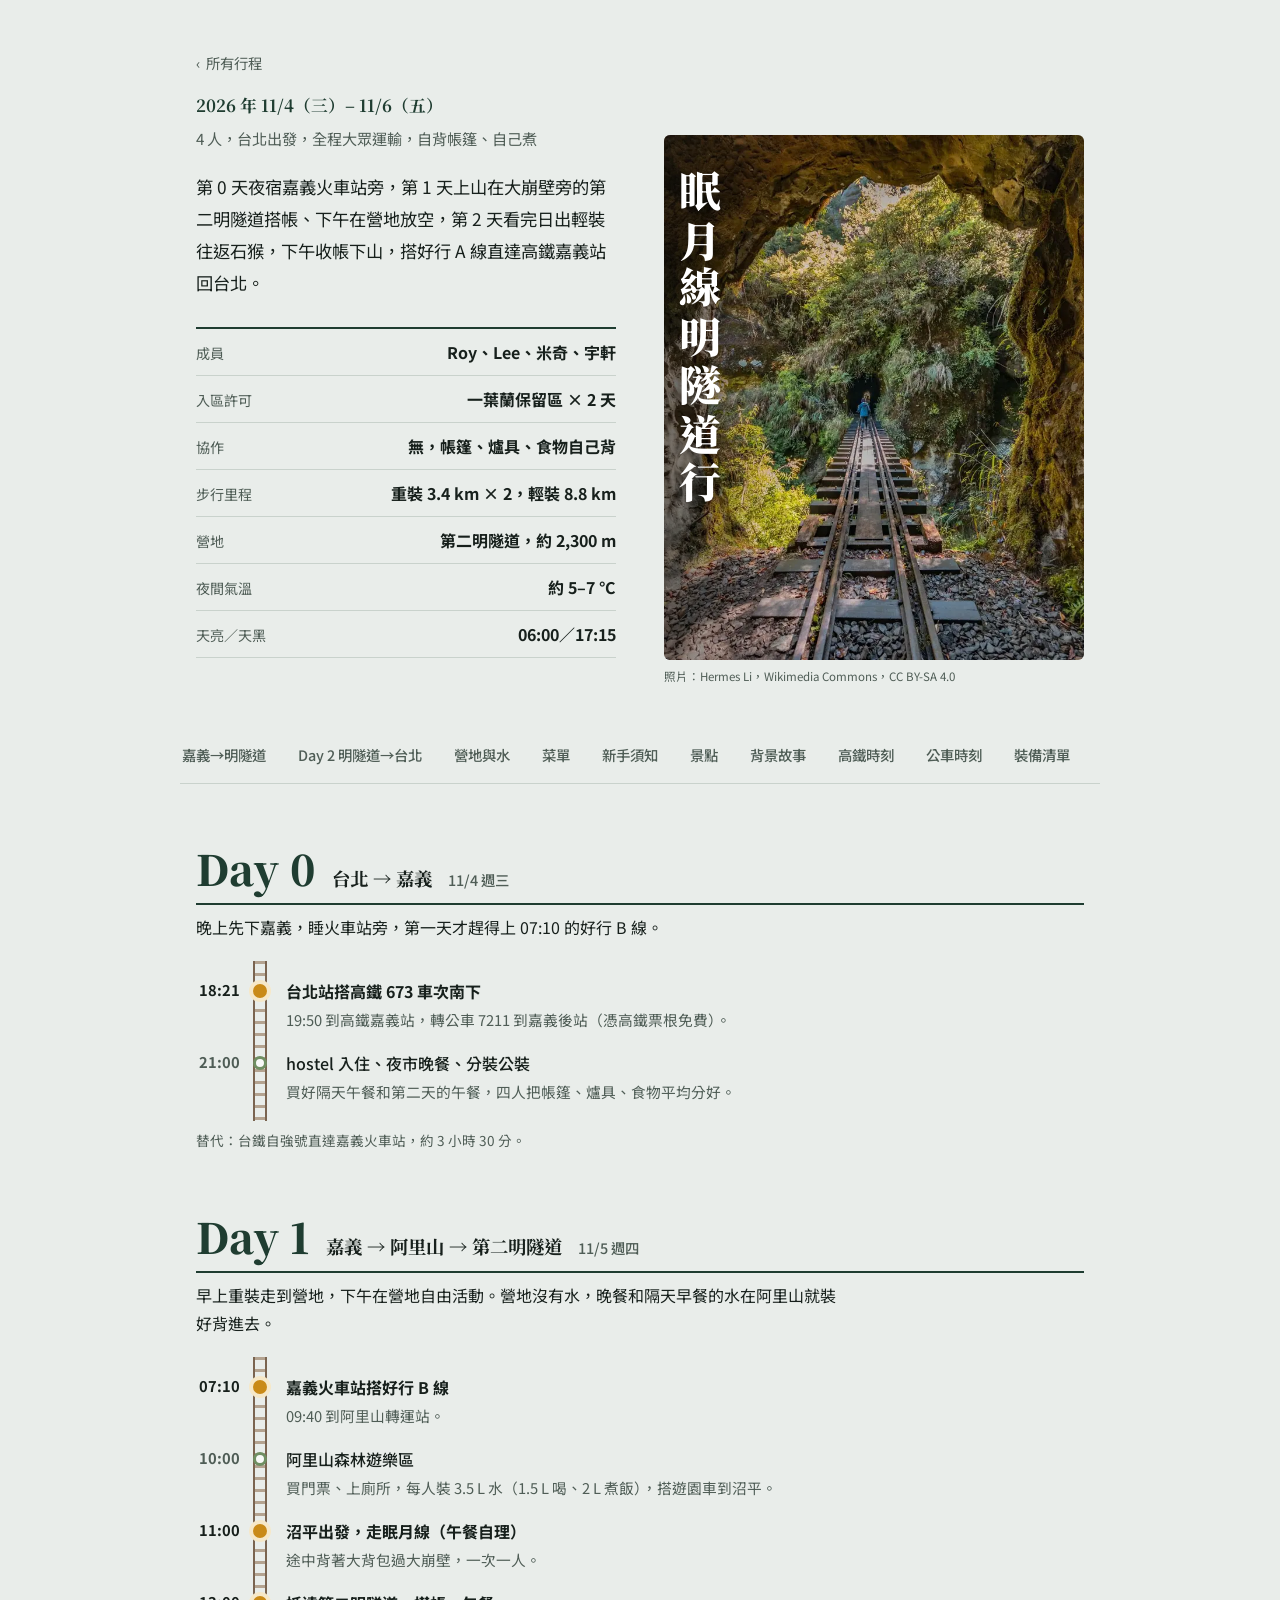
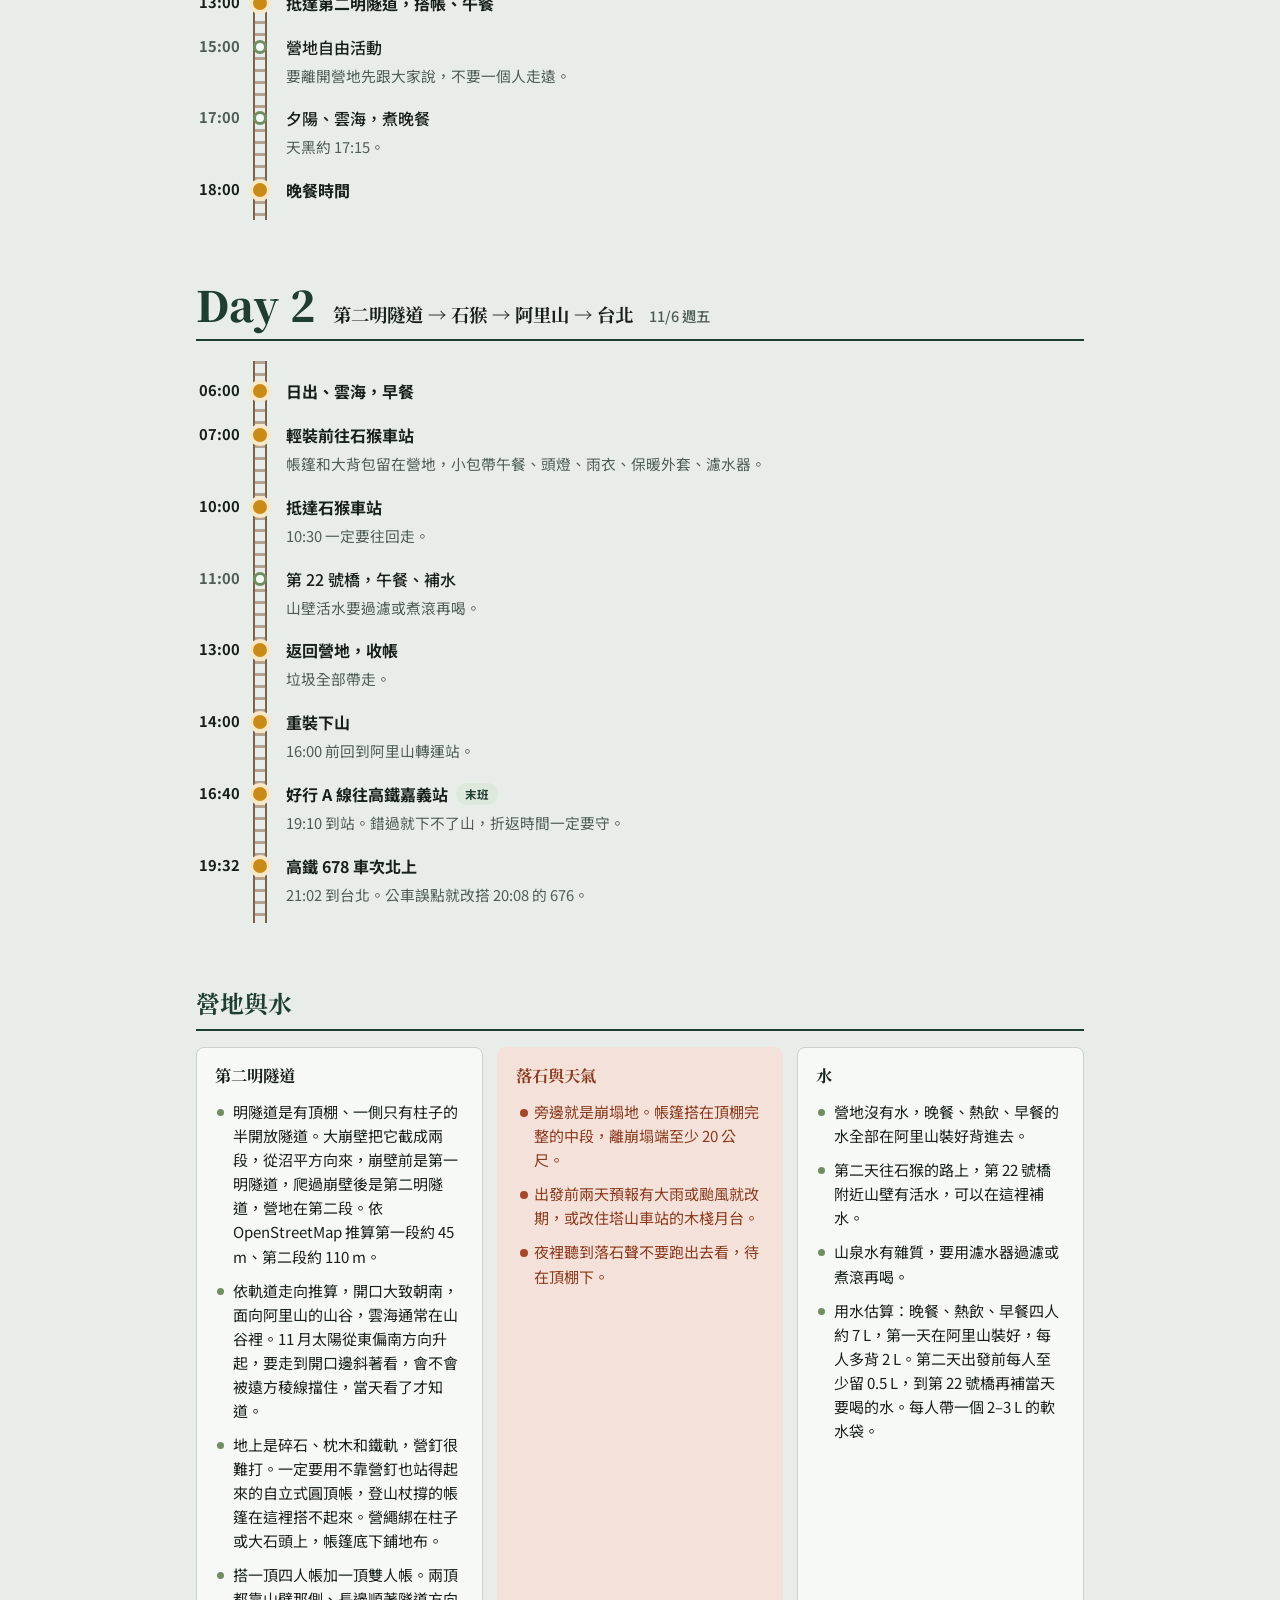
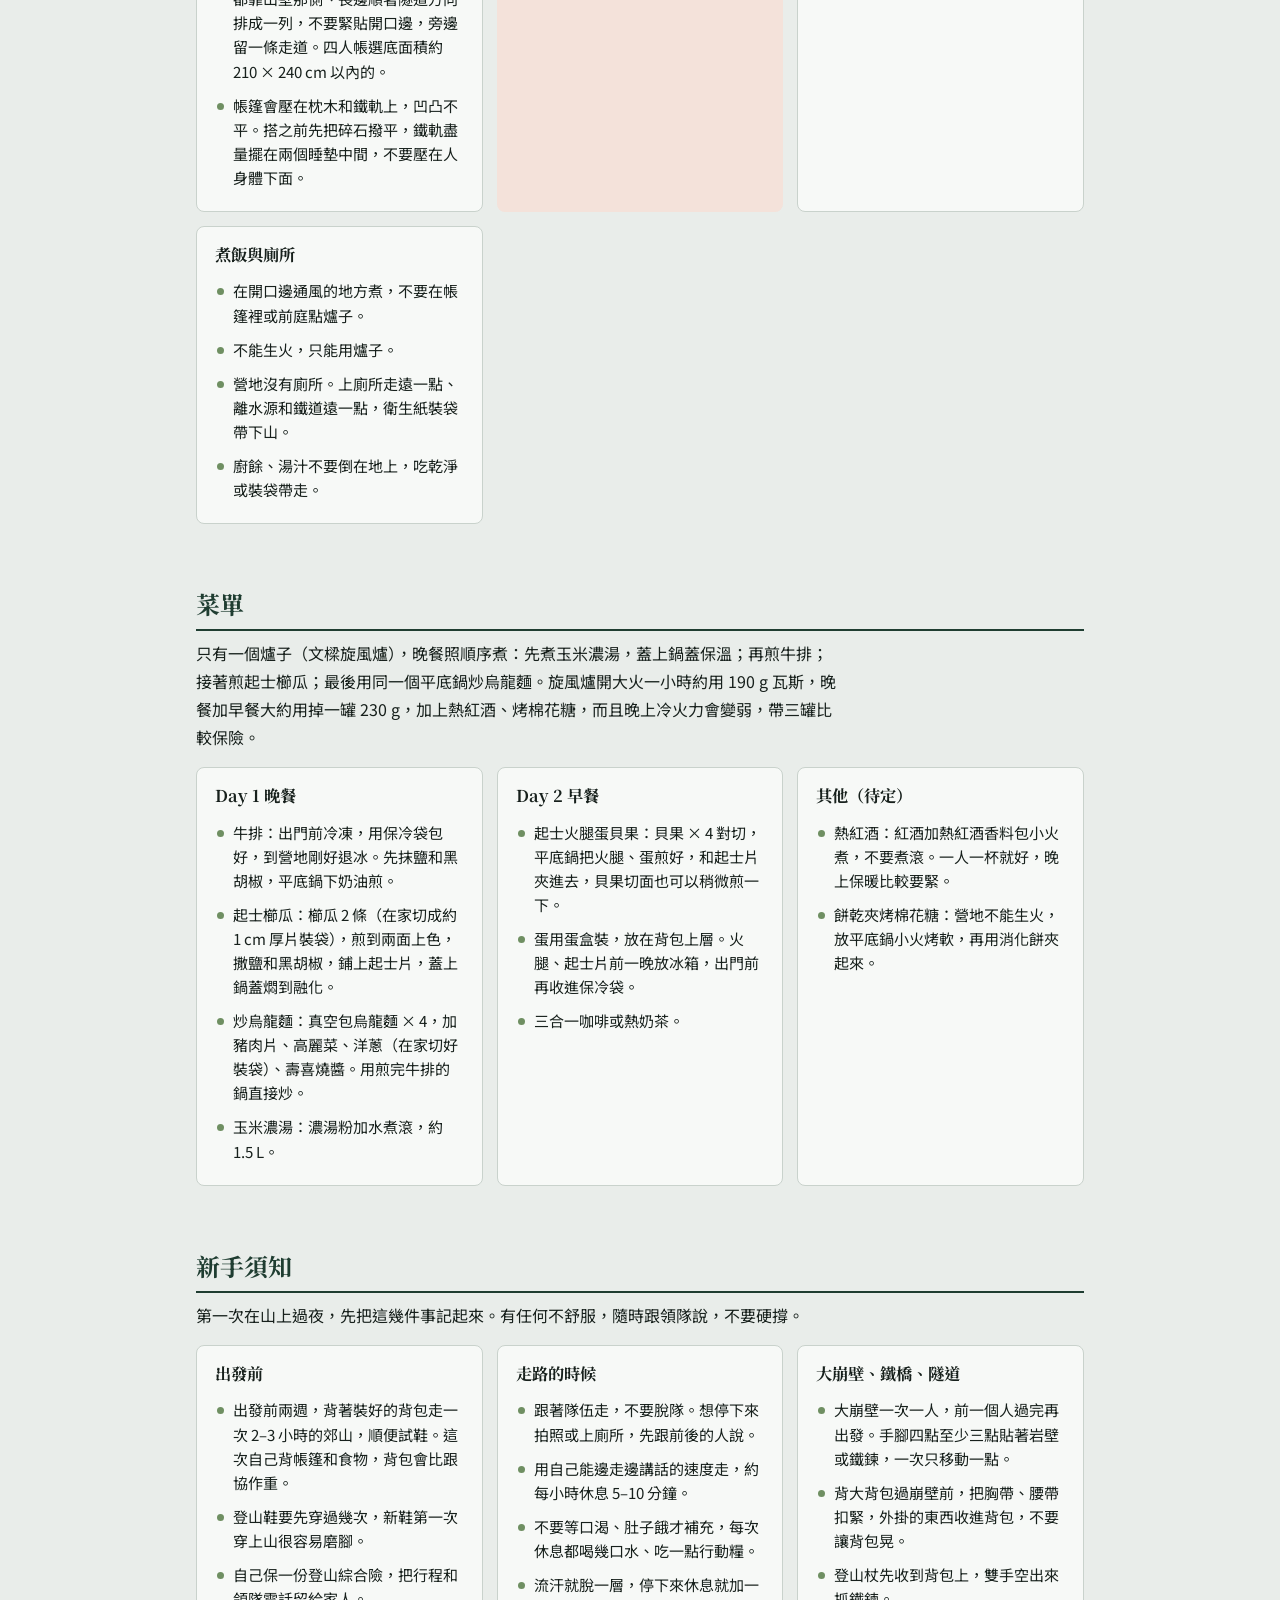
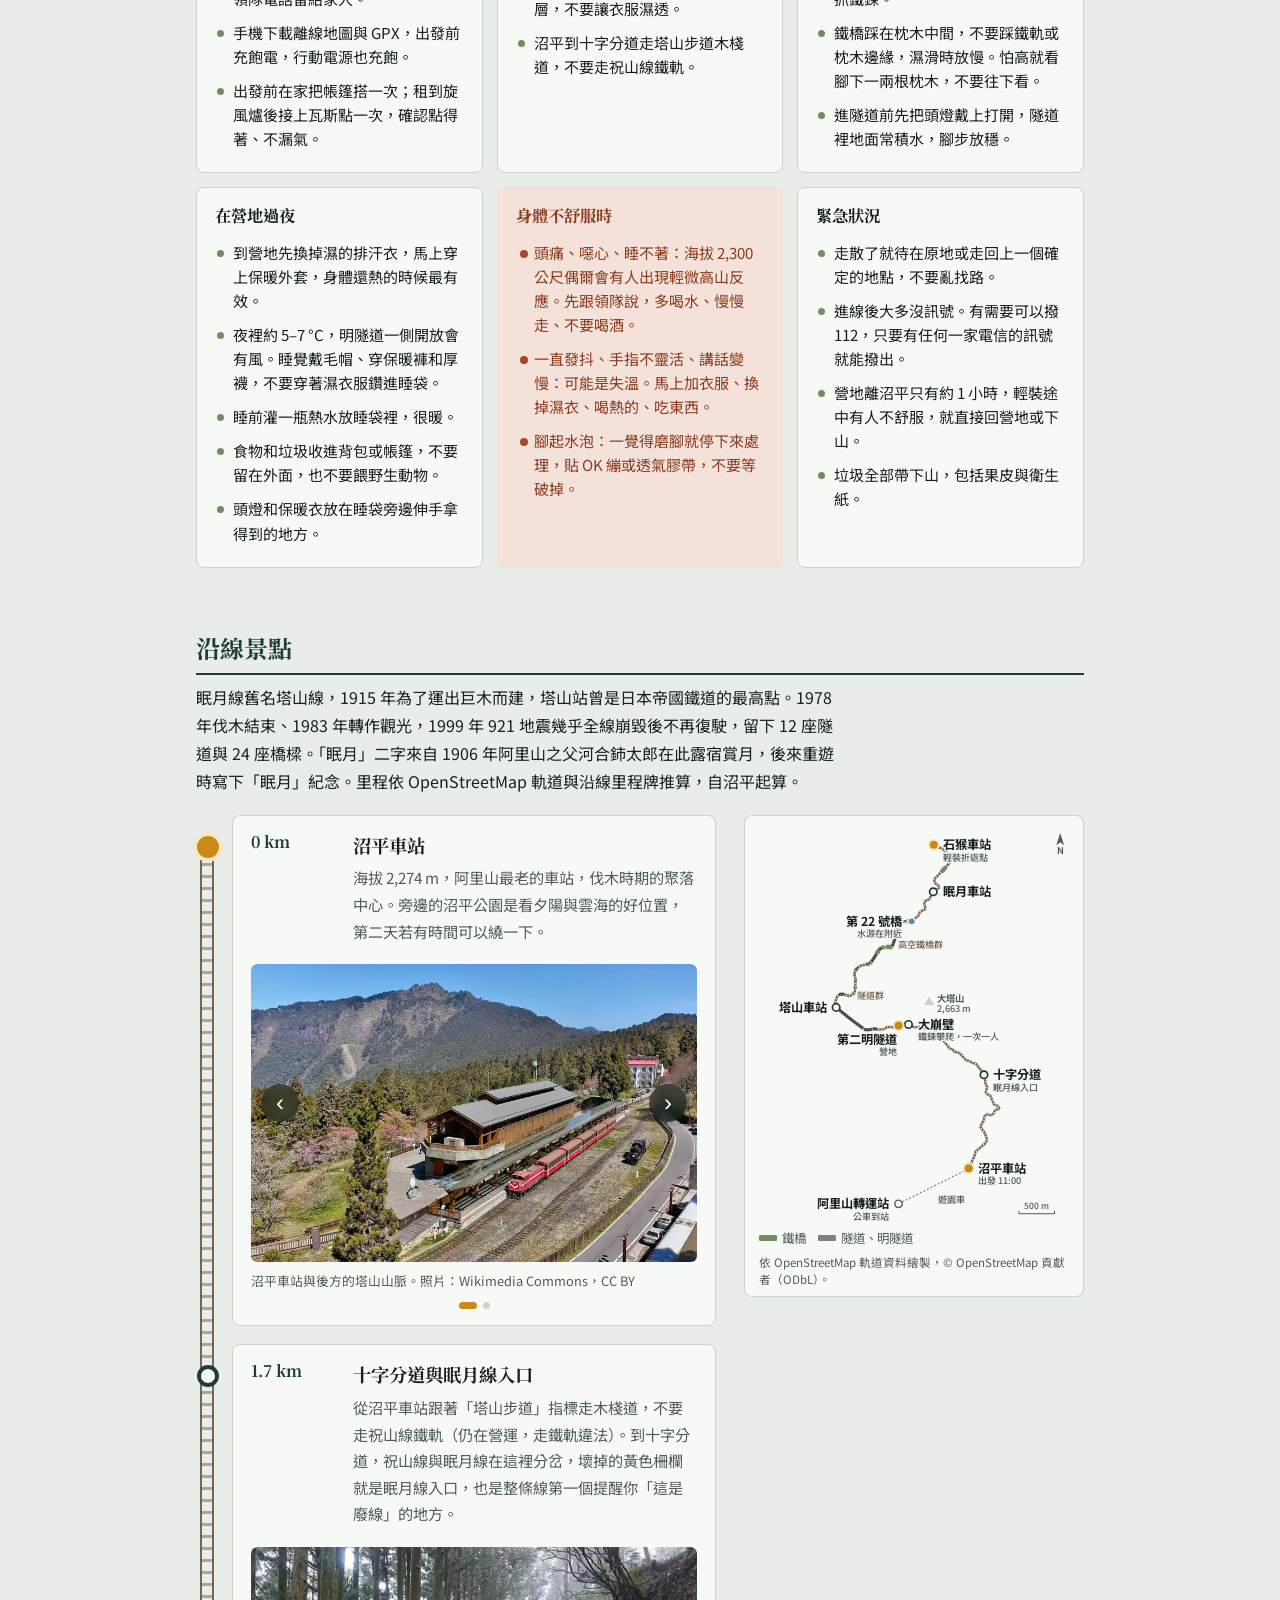
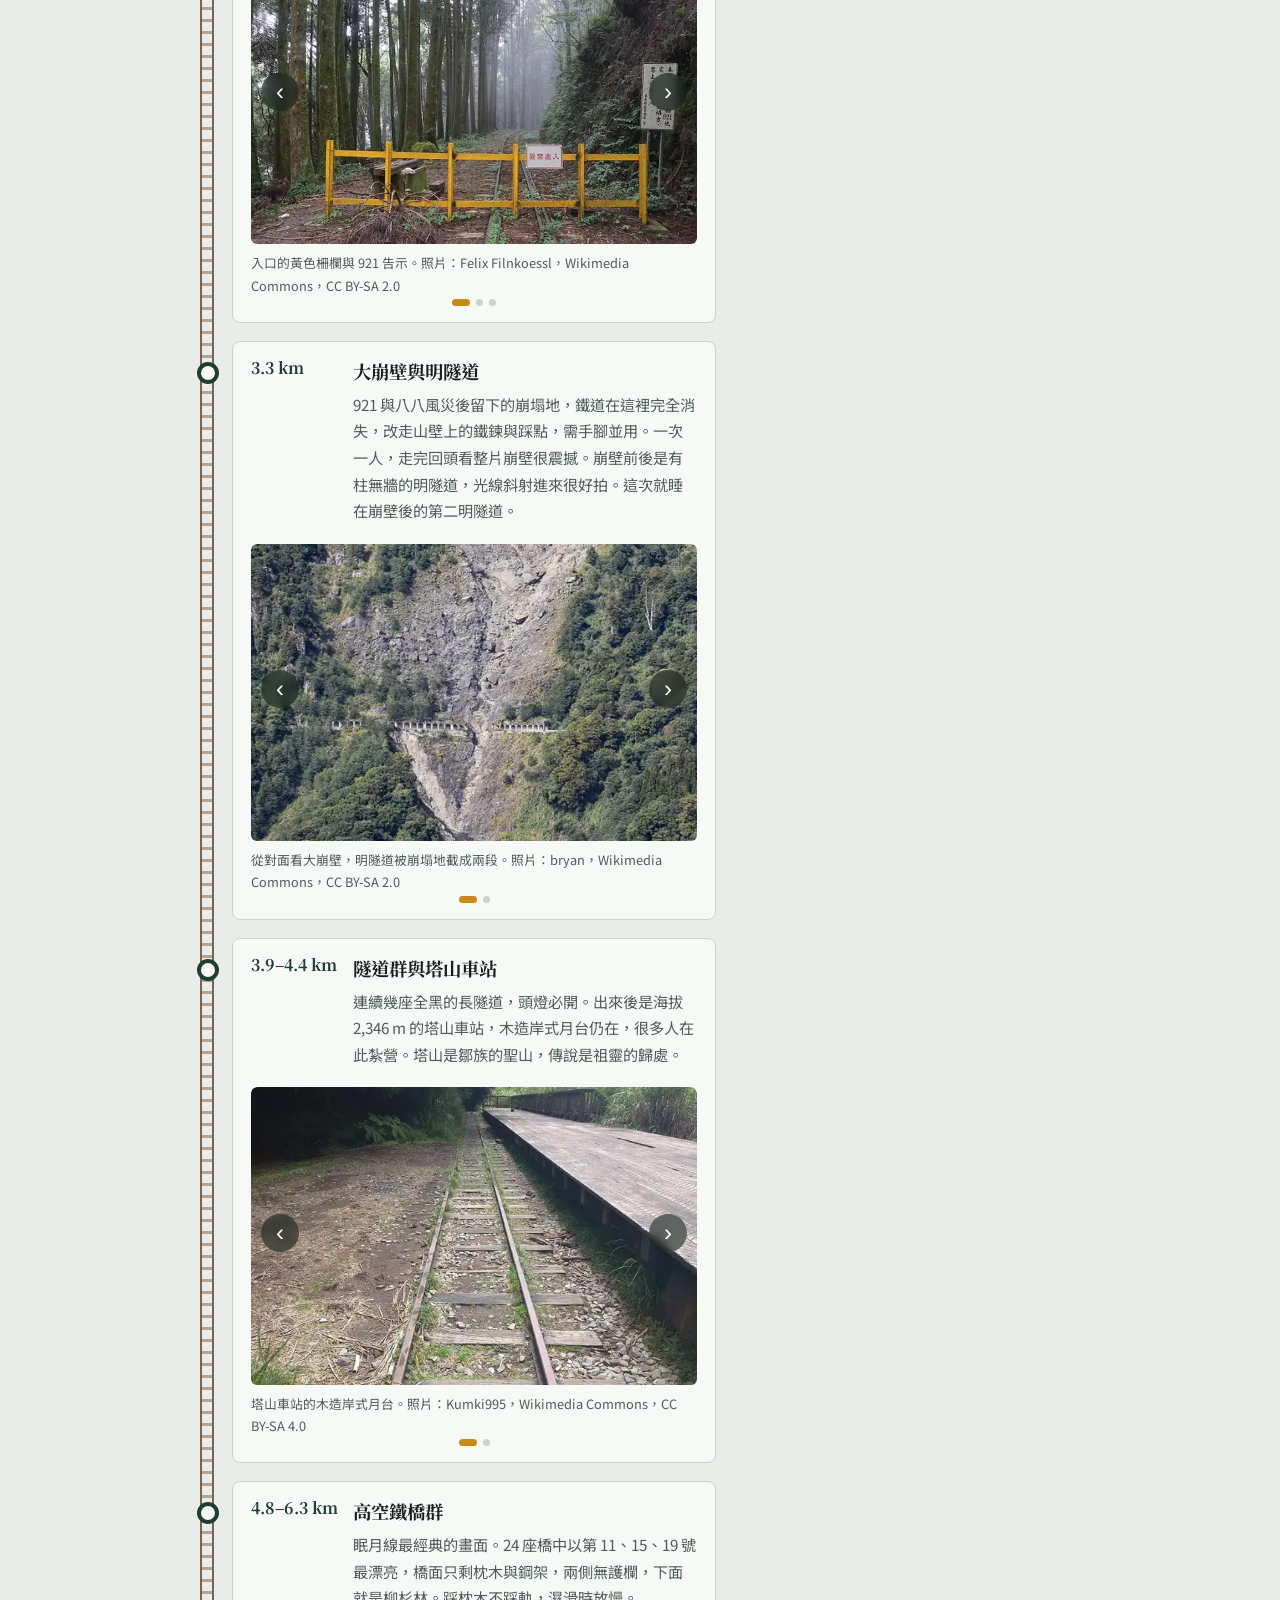
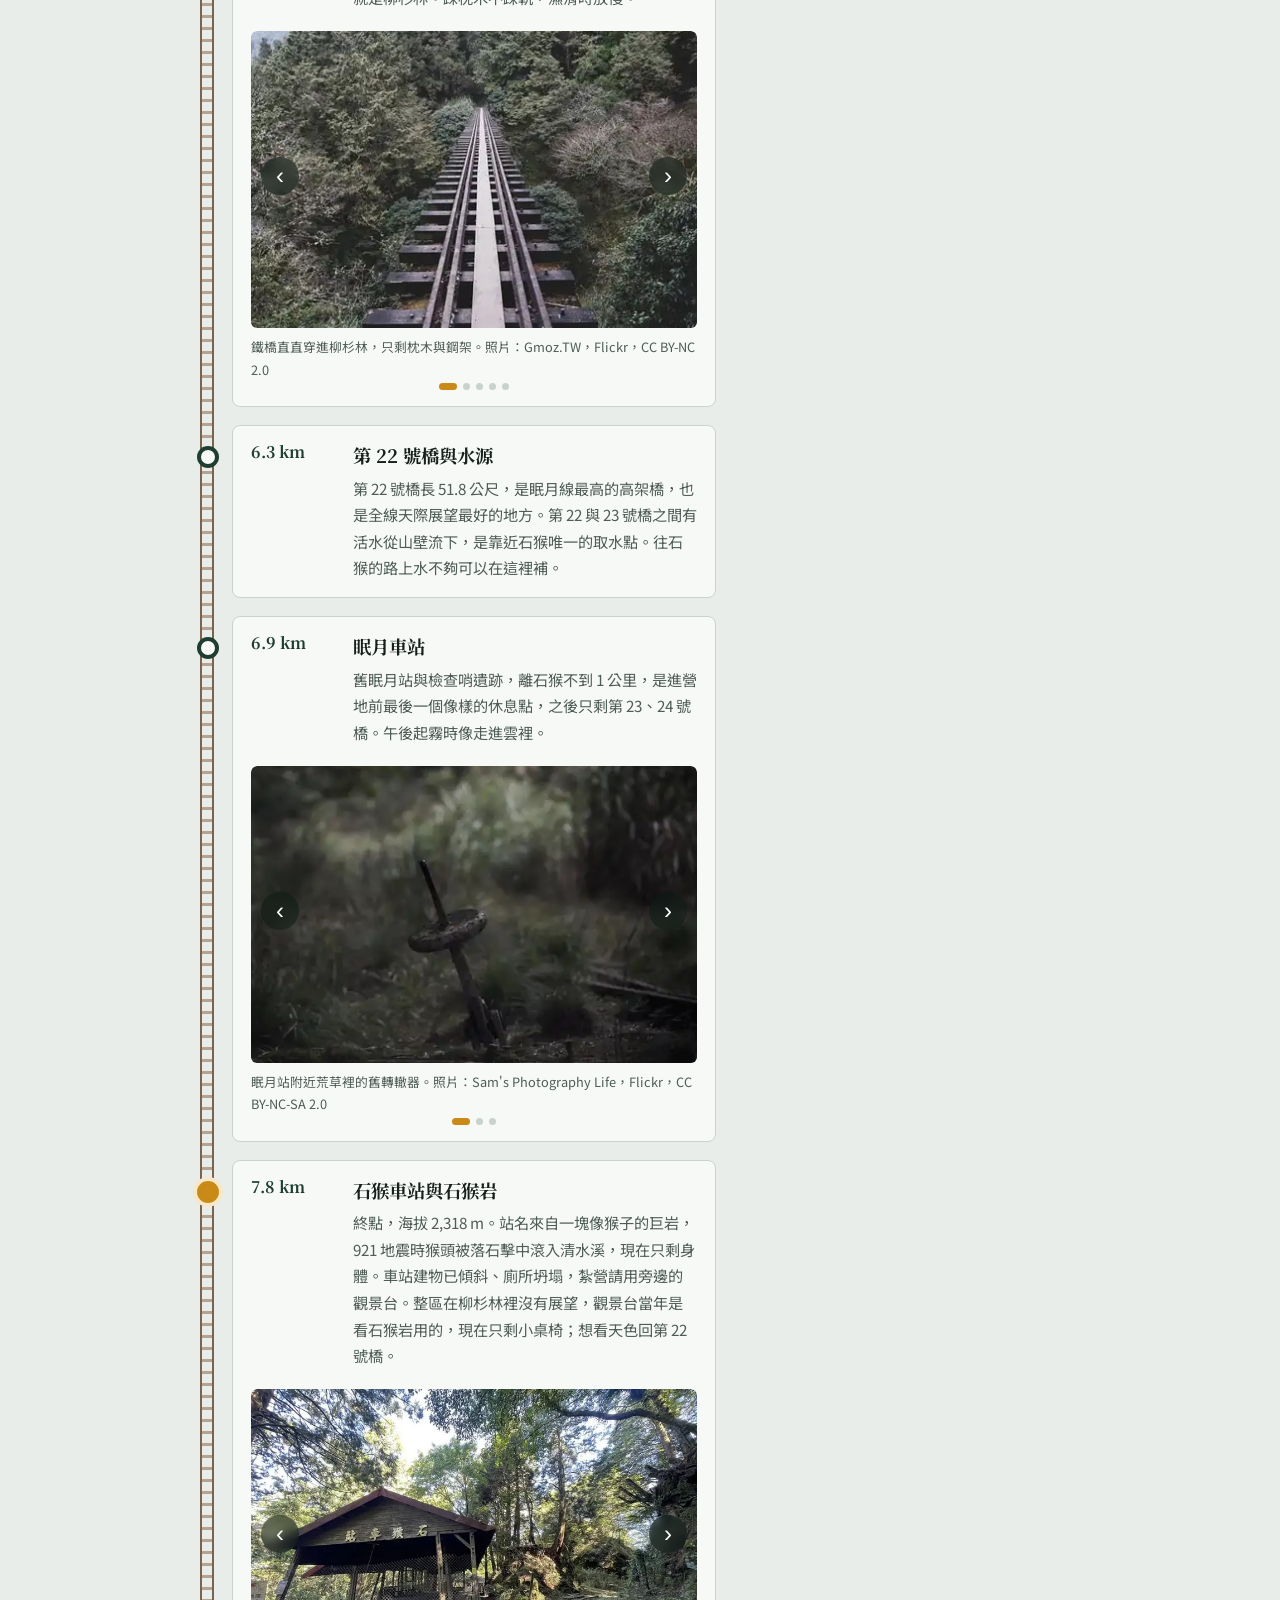
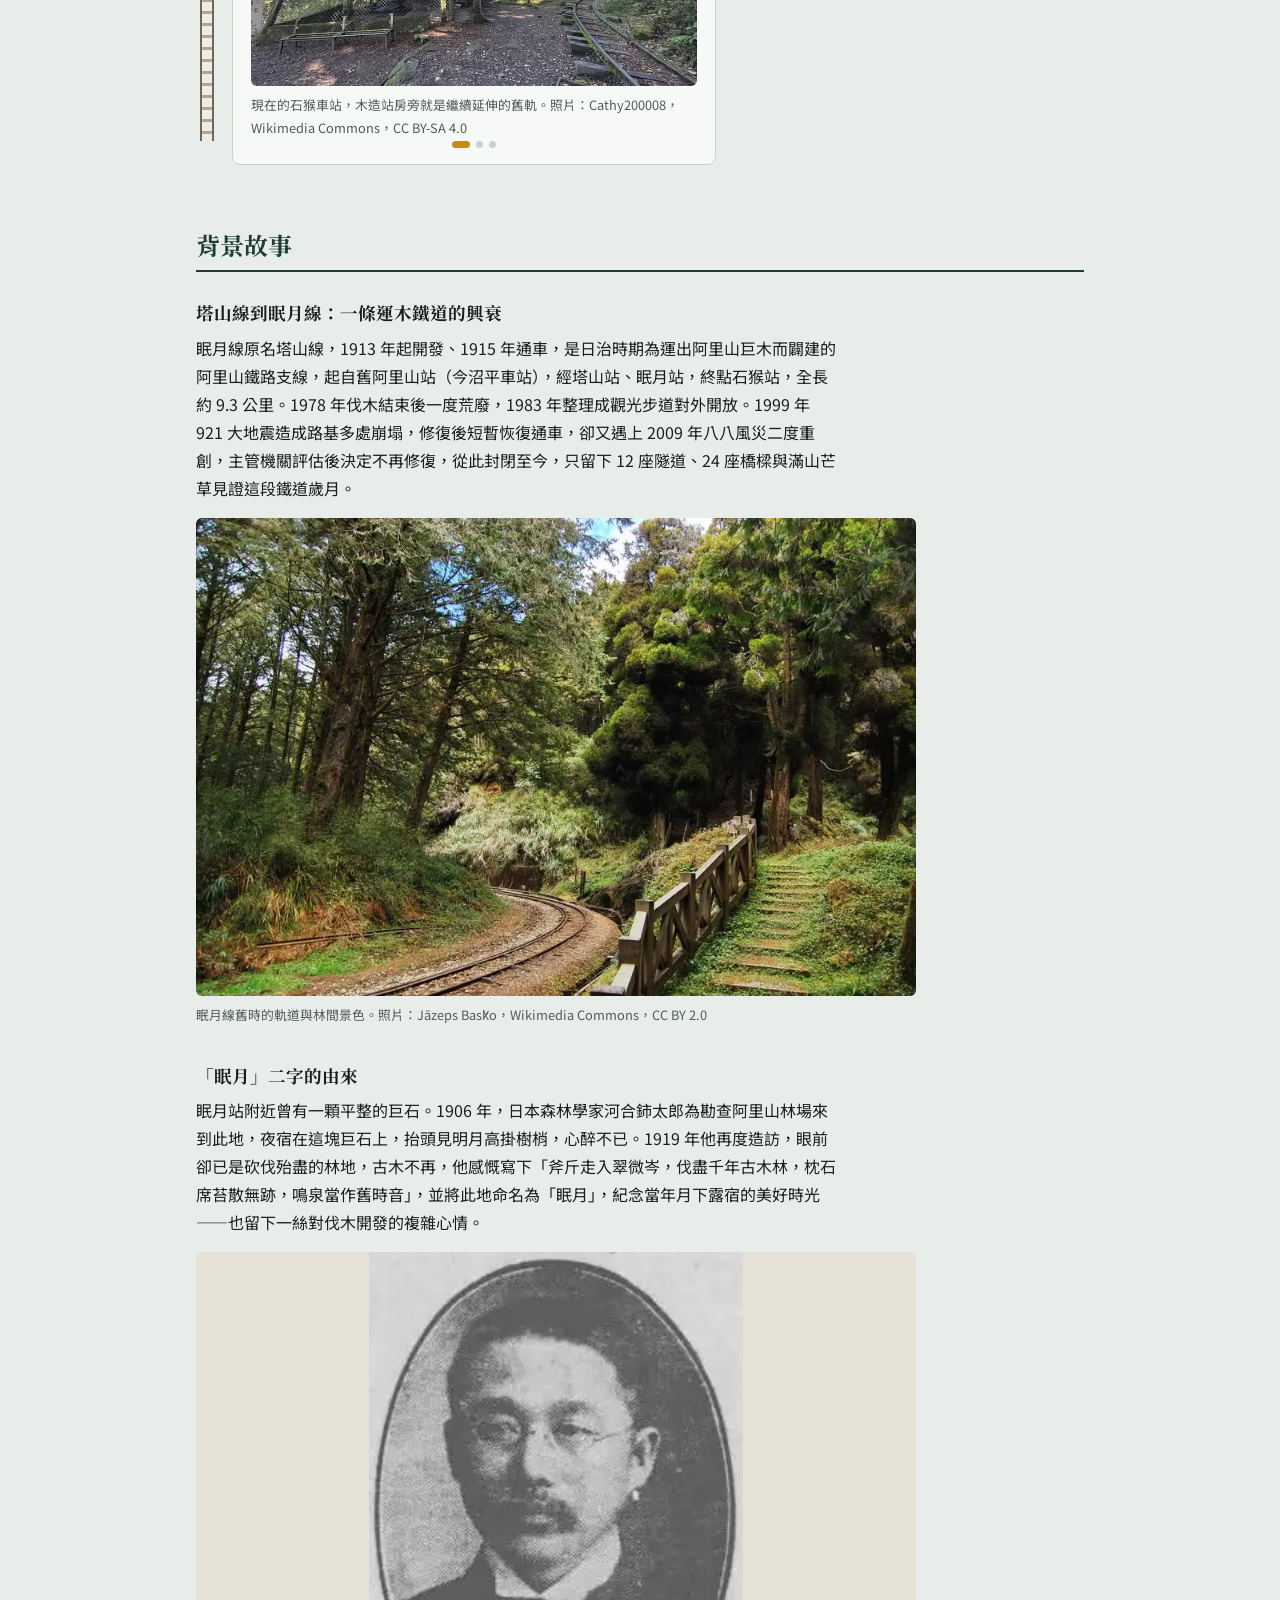
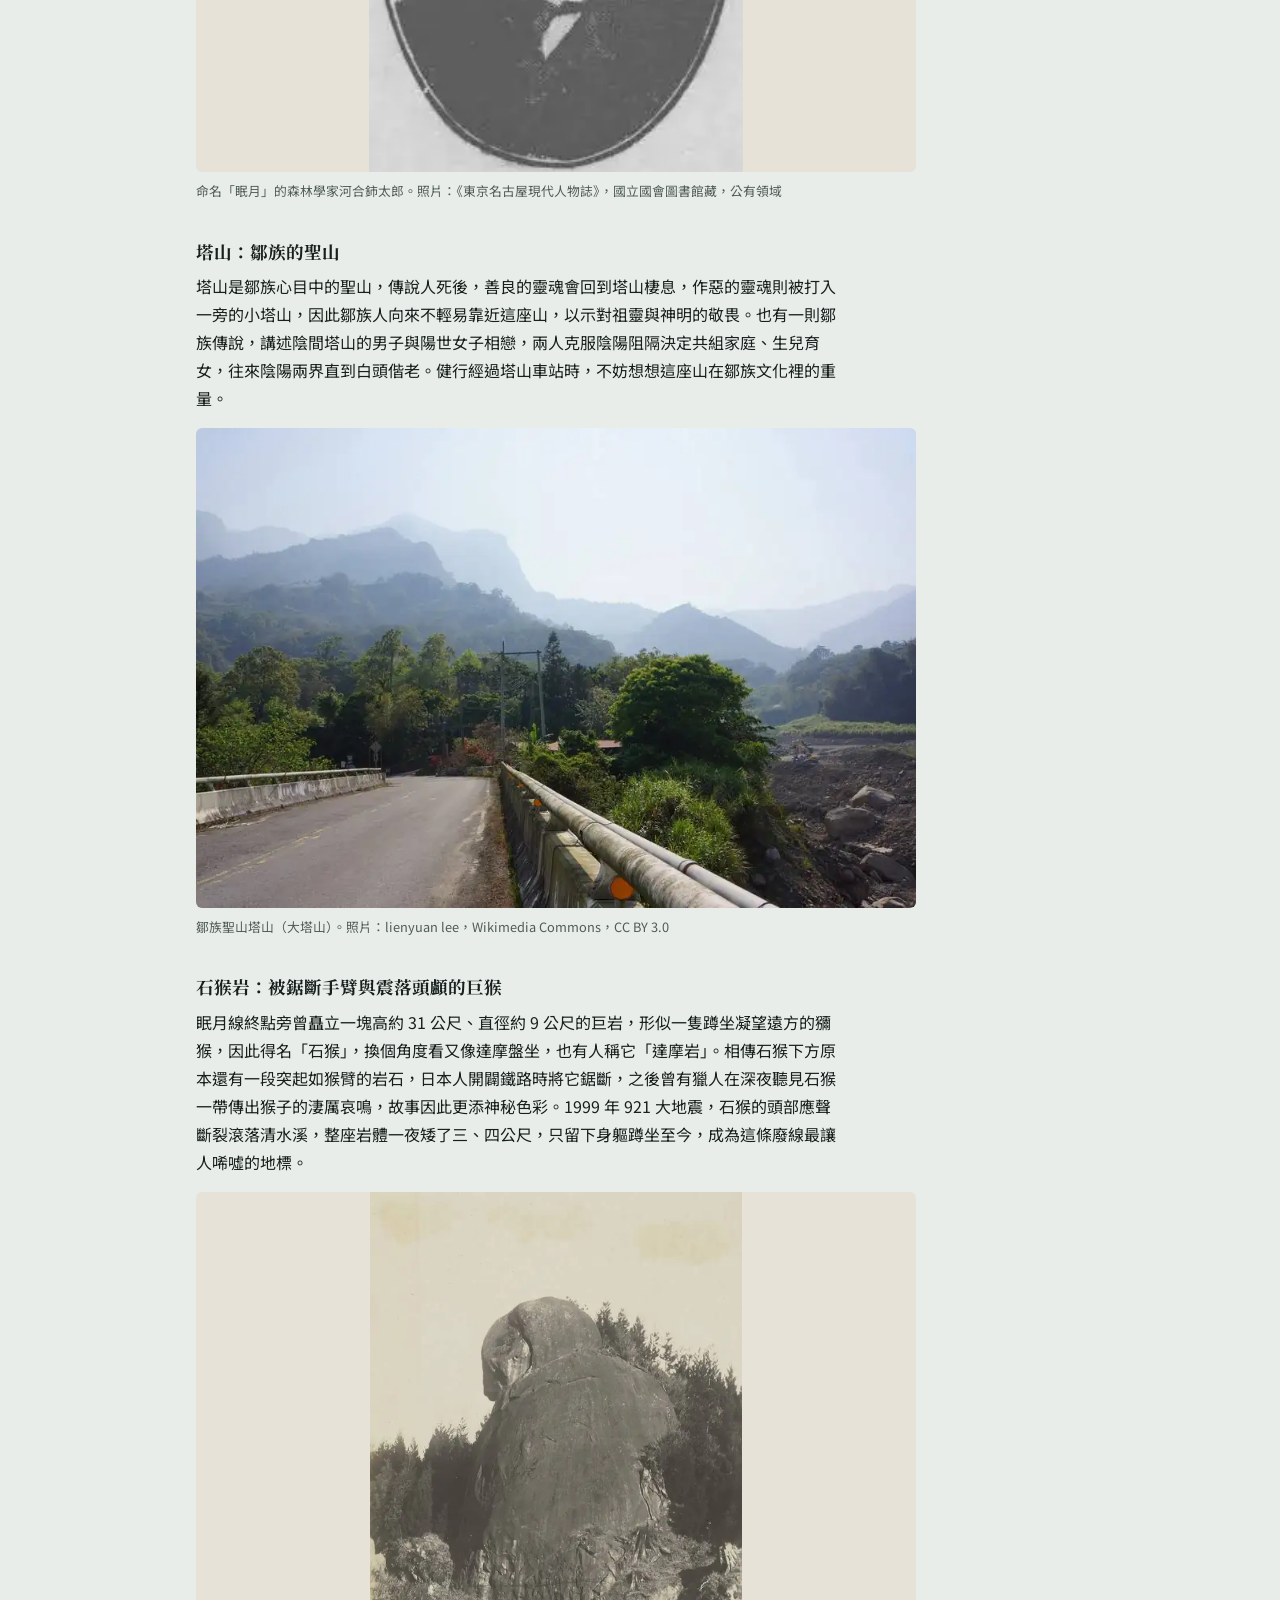
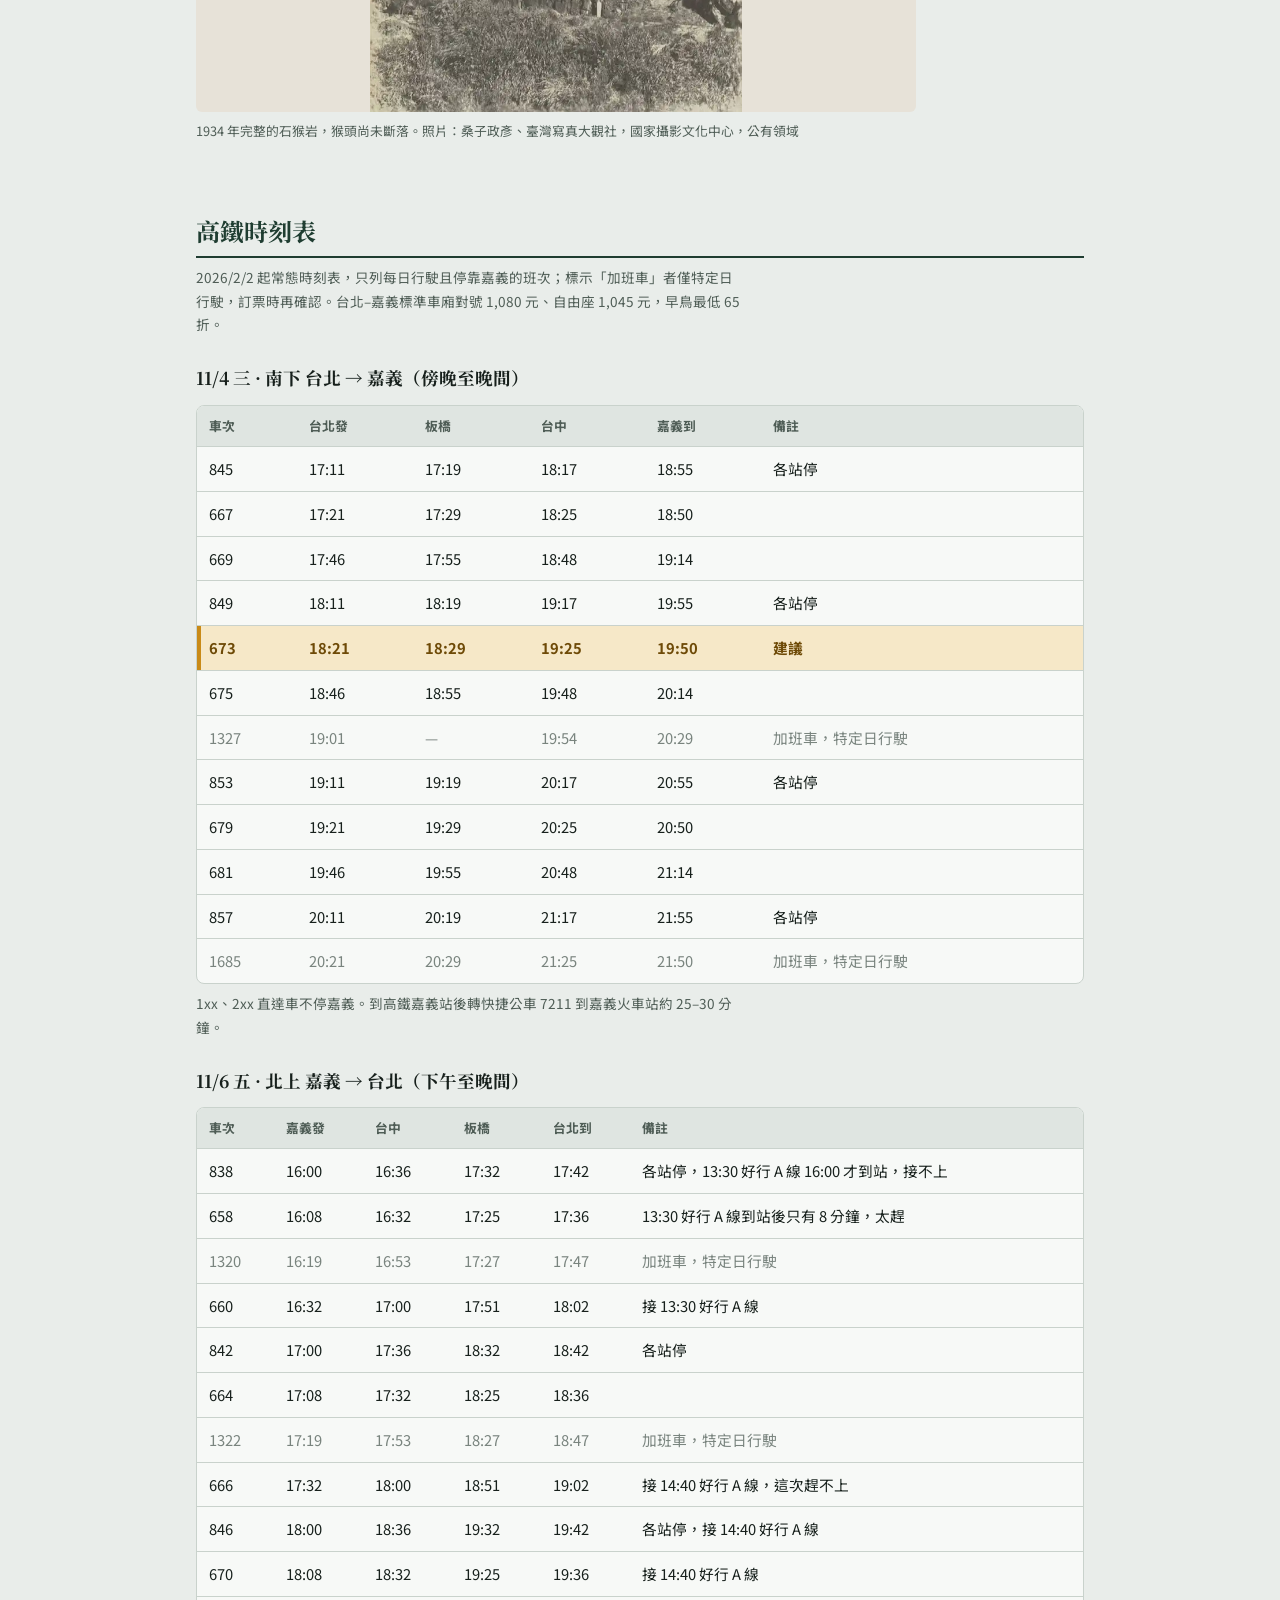
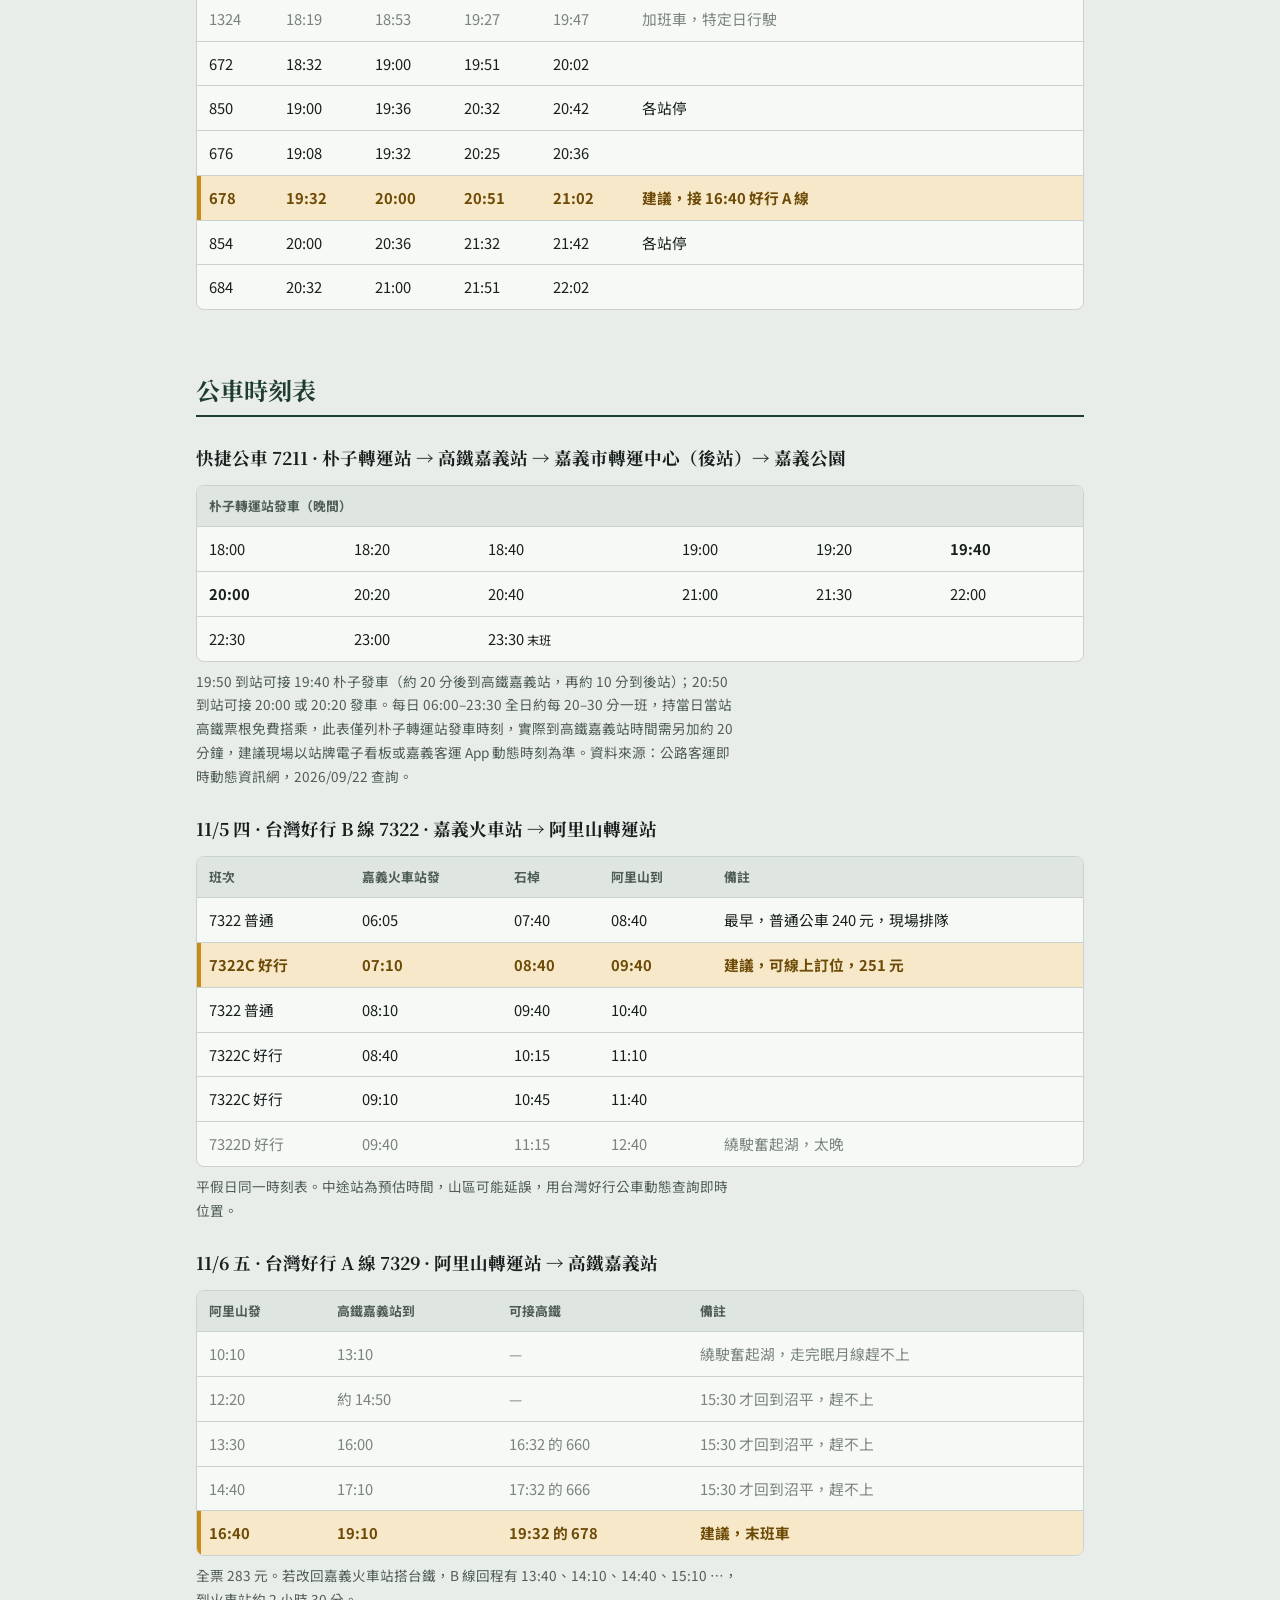
==== 2026-11-mianyue-tunnel/index.html @ ab4173cb "新增眠月線明隧道行：第二明隧道自背自煮紮營 - 新行程頁 2026-11-mianyue-tunnel，照片共用 2026-11-mianyue/images - 第 1 天 11:00 從沼平出發，" ====
<!DOCTYPE html>
<html lang="zh-Hant">
<head>
<meta charset="utf-8">
<meta name="viewport" content="width=device-width, initial-scale=1, viewport-fit=cover">
<title>眠月線明隧道行</title>
<link rel="preconnect" href="https://fonts.googleapis.com">
<link rel="preconnect" href="https://fonts.gstatic.com" crossorigin>
<link rel="stylesheet" href="https://fonts.googleapis.com/css2?family=Noto+Serif+TC:wght@700;900&family=Noto+Sans+TC:wght@400;500;700&display=swap">
<link rel="stylesheet" href="../assets/trip.css">
</head>
<body data-pack-key="mianyue-tunnel-pack">
<div class="wrap">
<header class="hero">
  <figure class="hero-img">
    <h1>眠月線明隧道行</h1>
    <img style="background-image:url([data-uri])" fetchpriority="high" src="../2026-11-mianyue/images/hero.webp" width="720" height="900" alt="從隧道口望出去，眠月線鐵橋接進對面的下一座隧道，一位健行者正走在橋上">
    <figcaption>照片：Hermes Li，Wikimedia Commons，CC BY-SA 4.0</figcaption>
  </figure>
  <div class="hero-text">
    <a class="back" href="../">所有行程</a>
    <p class="when">2026 年 11/4（三）– 11/6（五）</p>
    <p class="who">4 人，台北出發，全程大眾運輸，自背帳篷、自己煮</p>
    <p class="sub">第 0 天夜宿嘉義火車站旁，第 1 天上山在大崩壁旁的第二明隧道搭帳、下午在營地放空，第 2 天看完日出輕裝往返石猴，下午收帳下山，搭好行 A 線直達高鐵嘉義站回台北。</p>
    <dl class="facts">
      <div><dt>成員</dt><dd>Roy、Lee、米奇、宇軒</dd></div>
      <div><dt>入區許可</dt><dd>一葉蘭保留區 × 2 天</dd></div>
      <div><dt>協作</dt><dd>無，帳篷、爐具、食物自己背</dd></div>
      <div><dt>步行里程</dt><dd>重裝 3.4 km × 2，輕裝 8.8 km</dd></div>
      <div><dt>營地</dt><dd>第二明隧道，約 2,300 m</dd></div>
      <div><dt>夜間氣溫</dt><dd>約 5–7 °C</dd></div>
      <div><dt>天亮／天黑</dt><dd>06:00／17:15</dd></div>
    </dl>
  </div>
</header>

<nav class="days" aria-label="頁面章節">
  <a href="#d0">Day 0 台北→嘉義</a>
  <a href="#d1">Day 1 嘉義→明隧道</a>
  <a href="#d2">Day 2 明隧道→台北</a>
  <a href="#camp">營地與水</a>
  <a href="#food">菜單</a>
  <a href="#tips">新手須知</a>
  <a href="#spots">景點</a>
  <a href="#story">背景故事</a>
  <a href="#hsr">高鐵時刻</a>
  <a href="#bus">公車時刻</a>
  <a href="#gear">裝備清單</a>
</nav>



<h2 id="d0" class="day"><span class="dn">Day 0</span><span class="dr">台北 → 嘉義</span><span class="dd">11/4 週三</span></h2>
<p>晚上先下嘉義，睡火車站旁，第一天才趕得上 07:10 的好行 B 線。</p>
<ul class="tl">
  <li class="key"><time>18:21</time><span class="t">台北站搭高鐵 673 車次南下</span><span class="d">19:50 到高鐵嘉義站，轉公車 7211 到嘉義後站（憑高鐵票根免費）。</span></li>
  <li><time>21:00</time><span class="t">hostel 入住、夜市晚餐、分裝公裝</span><span class="d">買好隔天午餐和第二天的午餐，四人把帳篷、爐具、食物平均分好。</span></li>
</ul>
<p class="caption">替代：台鐵自強號直達嘉義火車站，約 3 小時 30 分。</p>

<h2 id="d1" class="day"><span class="dn">Day 1</span><span class="dr">嘉義 → 阿里山 → 第二明隧道</span><span class="dd">11/5 週四</span></h2>
<p>早上重裝走到營地，下午在營地自由活動。營地沒有水，晚餐和隔天早餐的水在阿里山就裝好背進去。</p>
<ul class="tl">
  <li class="key"><time>07:10</time><span class="t">嘉義火車站搭好行 B 線</span><span class="d">09:40 到阿里山轉運站。</span></li>
  <li><time>10:00</time><span class="t">阿里山森林遊樂區</span><span class="d">買門票、上廁所，每人裝 3.5 L 水（1.5 L 喝、2 L 煮飯），搭遊園車到沼平。</span></li>
  <li class="key"><time>11:00</time><span class="t">沼平出發，走眠月線（午餐自理）</span><span class="d">途中背著大背包過大崩壁，一次一人。</span></li>
  <li class="key"><time>13:00</time><span class="t">抵達第二明隧道，搭帳、午餐</span></li>
  <li><time>15:00</time><span class="t">營地自由活動</span><span class="d">要離開營地先跟大家說，不要一個人走遠。</span></li>
  <li><time>17:00</time><span class="t">夕陽、雲海，煮晚餐</span><span class="d">天黑約 17:15。</span></li>
  <li class="key"><time>18:00</time><span class="t">晚餐時間</span></li>
</ul>

<h2 id="d2" class="day"><span class="dn">Day 2</span><span class="dr">第二明隧道 → 石猴 → 阿里山 → 台北</span><span class="dd">11/6 週五</span></h2>
<ul class="tl">
  <li class="key"><time>06:00</time><span class="t">日出、雲海，早餐</span></li>
  <li class="key"><time>07:00</time><span class="t">輕裝前往石猴車站</span><span class="d">帳篷和大背包留在營地，小包帶午餐、頭燈、雨衣、保暖外套、濾水器。</span></li>
  <li class="key"><time>10:00</time><span class="t">抵達石猴車站</span><span class="d">10:30 一定要往回走。</span></li>
  <li><time>11:00</time><span class="t">第 22 號橋，午餐、補水</span><span class="d">山壁活水要過濾或煮滾再喝。</span></li>
  <li class="key"><time>13:00</time><span class="t">返回營地，收帳</span><span class="d">垃圾全部帶走。</span></li>
  <li class="key"><time>14:00</time><span class="t">重裝下山</span><span class="d">16:00 前回到阿里山轉運站。</span></li>
  <li class="key"><time>16:40</time><span class="t">好行 A 線往高鐵嘉義站<span class="tag go">末班</span></span><span class="d">19:10 到站。錯過就下不了山，折返時間一定要守。</span></li>
  <li class="key"><time>19:32</time><span class="t">高鐵 678 車次北上</span><span class="d">21:02 到台北。公車誤點就改搭 20:08 的 676。</span></li>
</ul>

<h2 id="camp" class="plain">營地與水</h2>
<div class="tips">
  <div class="box">
    <h3>第二明隧道</h3>
    <ul>
      <li>明隧道是有頂棚、一側只有柱子的半開放隧道。大崩壁把它截成兩段，從沼平方向來，崩壁前是第一明隧道，爬過崩壁後是第二明隧道，營地在第二段。依 OpenStreetMap 推算第一段約 45 m、第二段約 110 m。</li>
      <li>依軌道走向推算，開口大致朝南，面向阿里山的山谷，雲海通常在山谷裡。11 月太陽從東偏南方向升起，要走到開口邊斜著看，會不會被遠方稜線擋住，當天看了才知道。</li>
      <li>地上是碎石、枕木和鐵軌，營釘很難打。一定要用不靠營釘也站得起來的自立式圓頂帳，登山杖撐的帳篷在這裡搭不起來。營繩綁在柱子或大石頭上，帳篷底下鋪地布。</li>
      <li>搭一頂四人帳加一頂雙人帳。兩頂都靠山壁那側、長邊順著隧道方向排成一列，不要緊貼開口邊，旁邊留一條走道。四人帳選底面積約 210 × 240 cm 以內的。</li>
      <li>帳篷會壓在枕木和鐵軌上，凹凸不平。搭之前先把碎石撥平，鐵軌盡量擺在兩個睡墊中間，不要壓在人身體下面。</li>
    </ul>
  </div>
  <div class="box notes">
    <h3>落石與天氣</h3>
    <ul>
      <li>旁邊就是崩塌地。帳篷搭在頂棚完整的中段，離崩塌端至少 20 公尺。</li>
      <li>出發前兩天預報有大雨或颱風就改期，或改住塔山車站的木棧月台。</li>
      <li>夜裡聽到落石聲不要跑出去看，待在頂棚下。</li>
    </ul>
  </div>
  <div class="box">
    <h3>水</h3>
    <ul>
      <li>營地沒有水，晚餐、熱飲、早餐的水全部在阿里山裝好背進去。</li>
      <li>第二天往石猴的路上，第 22 號橋附近山壁有活水，可以在這裡補水。</li>
      <li>山泉水有雜質，要用濾水器過濾或煮滾再喝。</li>
      <li>用水估算：晚餐、熱飲、早餐四人約 7 L，第一天在阿里山裝好，每人多背 2 L。第二天出發前每人至少留 0.5 L，到第 22 號橋再補當天要喝的水。每人帶一個 2–3 L 的軟水袋。</li>
    </ul>
  </div>
  <div class="box">
    <h3>煮飯與廁所</h3>
    <ul>
      <li>在開口邊通風的地方煮，不要在帳篷裡或前庭點爐子。</li>
      <li>不能生火，只能用爐子。</li>
      <li>營地沒有廁所。上廁所走遠一點、離水源和鐵道遠一點，衛生紙裝袋帶下山。</li>
      <li>廚餘、湯汁不要倒在地上，吃乾淨或裝袋帶走。</li>
    </ul>
  </div>
</div>

<h2 id="food" class="plain">菜單</h2>
<p>只有一個爐子（文樑旋風爐），晚餐照順序煮：先煮玉米濃湯，蓋上鍋蓋保溫；再煎牛排；接著煎起士櫛瓜；最後用同一個平底鍋炒烏龍麵。旋風爐開大火一小時約用 190 g 瓦斯，晚餐加早餐大約用掉一罐 230 g，加上熱紅酒、烤棉花糖，而且晚上冷火力會變弱，帶三罐比較保險。</p>
<div class="tips">
  <div class="box">
    <h3>Day 1 晚餐</h3>
    <ul>
      <li>牛排：出門前冷凍，用保冷袋包好，到營地剛好退冰。先抹鹽和黑胡椒，平底鍋下奶油煎。</li>
      <li>起士櫛瓜：櫛瓜 2 條（在家切成約 1 cm 厚片裝袋），煎到兩面上色，撒鹽和黑胡椒，鋪上起士片，蓋上鍋蓋燜到融化。</li>
      <li>炒烏龍麵：真空包烏龍麵 × 4，加豬肉片、高麗菜、洋蔥（在家切好裝袋）、壽喜燒醬。用煎完牛排的鍋直接炒。</li>
      <li>玉米濃湯：濃湯粉加水煮滾，約 1.5 L。</li>
    </ul>
  </div>
  <div class="box">
    <h3>Day 2 早餐</h3>
    <ul>
      <li>起士火腿蛋貝果：貝果 × 4 對切，平底鍋把火腿、蛋煎好，和起士片夾進去，貝果切面也可以稍微煎一下。</li>
      <li>蛋用蛋盒裝，放在背包上層。火腿、起士片前一晚放冰箱，出門前再收進保冷袋。</li>
      <li>三合一咖啡或熱奶茶。</li>
    </ul>
  </div>
  <div class="box">
    <h3>其他（待定）</h3>
    <ul>
      <li>熱紅酒：紅酒加熱紅酒香料包小火煮，不要煮滾。一人一杯就好，晚上保暖比較要緊。</li>
      <li>餅乾夾烤棉花糖：營地不能生火，放平底鍋小火烤軟，再用消化餅夾起來。</li>
    </ul>
  </div>
</div>

<h2 id="tips" class="plain">新手須知</h2>
<p>第一次在山上過夜，先把這幾件事記起來。有任何不舒服，隨時跟領隊說，不要硬撐。</p>
<div class="tips">
  <div class="box">
    <h3>出發前</h3>
    <ul>
      <li>出發前兩週，背著裝好的背包走一次 2–3 小時的郊山，順便試鞋。這次自己背帳篷和食物，背包會比跟協作重。</li>
      <li>登山鞋要先穿過幾次，新鞋第一次穿上山很容易磨腳。</li>
      <li>自己保一份登山綜合險，把行程和領隊電話留給家人。</li>
      <li>手機下載離線地圖與 GPX，出發前充飽電，行動電源也充飽。</li>
      <li>出發前在家把帳篷搭一次；租到旋風爐後接上瓦斯點一次，確認點得著、不漏氣。</li>
    </ul>
  </div>
  <div class="box">
    <h3>走路的時候</h3>
    <ul>
      <li>跟著隊伍走，不要脫隊。想停下來拍照或上廁所，先跟前後的人說。</li>
      <li>用自己能邊走邊講話的速度走，約每小時休息 5–10 分鐘。</li>
      <li>不要等口渴、肚子餓才補充，每次休息都喝幾口水、吃一點行動糧。</li>
      <li>流汗就脫一層，停下來休息就加一層，不要讓衣服濕透。</li>
      <li>沼平到十字分道走塔山步道木棧道，不要走祝山線鐵軌。</li>
    </ul>
  </div>
  <div class="box">
    <h3>大崩壁、鐵橋、隧道</h3>
    <ul>
      <li>大崩壁一次一人，前一個人過完再出發。手腳四點至少三點貼著岩壁或鐵鍊，一次只移動一點。</li>
      <li>背大背包過崩壁前，把胸帶、腰帶扣緊，外掛的東西收進背包，不要讓背包晃。</li>
      <li>登山杖先收到背包上，雙手空出來抓鐵鍊。</li>
      <li>鐵橋踩在枕木中間，不要踩鐵軌或枕木邊緣，濕滑時放慢。怕高就看腳下一兩根枕木，不要往下看。</li>
      <li>進隧道前先把頭燈戴上打開，隧道裡地面常積水，腳步放穩。</li>
    </ul>
  </div>
  <div class="box">
    <h3>在營地過夜</h3>
    <ul>
      <li>到營地先換掉濕的排汗衣，馬上穿上保暖外套，身體還熱的時候最有效。</li>
      <li>夜裡約 5–7 °C，明隧道一側開放會有風。睡覺戴毛帽、穿保暖褲和厚襪，不要穿著濕衣服鑽進睡袋。</li>
      <li>睡前灌一瓶熱水放睡袋裡，很暖。</li>
      <li>食物和垃圾收進背包或帳篷，不要留在外面，也不要餵野生動物。</li>
      <li>頭燈和保暖衣放在睡袋旁邊伸手拿得到的地方。</li>
    </ul>
  </div>
  <div class="box notes">
    <h3>身體不舒服時</h3>
    <ul>
      <li>頭痛、噁心、睡不著：海拔 2,300 公尺偶爾會有人出現輕微高山反應。先跟領隊說，多喝水、慢慢走、不要喝酒。</li>
      <li>一直發抖、手指不靈活、講話變慢：可能是失溫。馬上加衣服、換掉濕衣、喝熱的、吃東西。</li>
      <li>腳起水泡：一覺得磨腳就停下來處理，貼 OK 繃或透氣膠帶，不要等破掉。</li>
    </ul>
  </div>
  <div class="box">
    <h3>緊急狀況</h3>
    <ul>
      <li>走散了就待在原地或走回上一個確定的地點，不要亂找路。</li>
      <li>進線後大多沒訊號。有需要可以撥 112，只要有任何一家電信的訊號就能撥出。</li>
      <li>營地離沼平只有約 1 小時，輕裝途中有人不舒服，就直接回營地或下山。</li>
      <li>垃圾全部帶下山，包括果皮與衛生紙。</li>
    </ul>
  </div>
</div>

<h2 id="spots" class="plain">沿線景點</h2>
<p>眠月線舊名塔山線，1915 年為了運出巨木而建，塔山站曾是日本帝國鐵道的最高點。1978 年伐木結束、1983 年轉作觀光，1999 年 921 地震幾乎全線崩毀後不再復駛，留下 12 座隧道與 24 座橋樑。「眠月」二字來自 1906 年阿里山之父河合鈰太郎在此露宿賞月，後來重遊時寫下「眠月」紀念。里程依 OpenStreetMap 軌道與沿線里程牌推算，自沼平起算。</p>
<div class="route-wrap"><figure class="map"><svg class="map-svg" viewBox="0 0 4472 5573" role="img" aria-labelledby="mapT mapD">
<title id="mapT">眠月線路線圖</title>
<desc id="mapD">從阿里山轉運站搭遊園車到沼平車站，走塔山步道到十字分道進眠月線，往北經過大崩壁、第二明隧道營地、塔山車站、高空鐵橋群、第 22 號橋、眠月車站，終點石猴車站。</desc>
<g class="m-peak"><path d="M2449 2398 L2519 2518 L2379 2518 Z"/><text x="2559" y="2478">大塔山</text><text class="m-sub" x="2559" y="2618">2,663 m</text></g>
<path class="m-shuttle" d="M2018 5313 L3001 4822"/>
<text class="m-sub" x="2569" y="5297">遊園車</text>
<path class="m-bed" d="M3005 4815 L3088 4638 L3101 4580 L3232 4468 L3256 4435 L3259 4396 L3234 4322 L3173 4237 L3176 4212 L3219 4133 L3220 4107 L3234 4073 L3260 4055 L3309 4066 L3331 4063 L3357 4040 L3374 4000 L3396 3987 L3427 3984 L3435 3968 L3419 3939 L3374 3923 L3358 3911 L3313 3799 L3292 3783 L3262 3772 L3249 3753 L3245 3737 L3266 3671 L3241 3620 L3238 3575 L3220 3498 L3204 3465 L3143 3395 L3115 3352 L3103 3340 L3052 3331 L3022 3310 L2966 3291 L2880 3195 L2810 3175 L2775 3141 L2735 3127 L2569 2913 L2528 2876 L2394 2846 L2345 2824 L2249 2832 L2200 2816 L2158 2791 L2112 2784 L2065 2800 L2017 2808 L1971 2834 L1866 2825 L1815 2856 L1726 2861 L1679 2851 L1592 2866 L1548 2864 L1352 2722 L1141 2551 L1130 2514 L1132 2471 L1147 2420 L1163 2388 L1183 2371 L1228 2363 L1315 2387 L1349 2386 L1400 2342 L1408 2300 L1414 2150 L1396 2078 L1412 2036 L1447 1993 L1483 1965 L1582 1943 L1633 1919 L1739 1751 L1783 1713 L1842 1702 L1911 1702 L1936 1676 L1973 1572 L2009 1428 L2025 1407 L2063 1363 L2094 1340 L2204 1341 L2302 1256 L2315 1219 L2346 1194 L2390 1174 L2396 1154 L2381 1087 L2393 1057 L2451 1028 L2507 925 L2558 896 L2586 870 L2583 840 L2529 802 L2520 753 L2724 533 L2746 505 L2750 483 L2738 457 L2697 403 L2672 349 L2625 311 L2576 303 L2532 284 L2514 264"/>
<path class="m-ties" d="M3005 4815 L3088 4638 L3101 4580 L3232 4468 L3256 4435 L3259 4396 L3234 4322 L3173 4237 L3176 4212 L3219 4133 L3220 4107 L3234 4073 L3260 4055 L3309 4066 L3331 4063 L3357 4040 L3374 4000 L3396 3987 L3427 3984 L3435 3968 L3419 3939 L3374 3923 L3358 3911 L3313 3799 L3292 3783 L3262 3772 L3249 3753 L3245 3737 L3266 3671 L3241 3620 L3238 3575 L3220 3498 L3204 3465 L3143 3395 L3115 3352 L3103 3340 L3052 3331 L3022 3310 L2966 3291 L2880 3195 L2810 3175 L2775 3141 L2735 3127 L2569 2913 L2528 2876 L2394 2846 L2345 2824 L2249 2832 L2200 2816 L2158 2791 L2112 2784 L2065 2800 L2017 2808 L1971 2834 L1866 2825 L1815 2856 L1726 2861 L1679 2851 L1592 2866 L1548 2864 L1352 2722 L1141 2551 L1130 2514 L1132 2471 L1147 2420 L1163 2388 L1183 2371 L1228 2363 L1315 2387 L1349 2386 L1400 2342 L1408 2300 L1414 2150 L1396 2078 L1412 2036 L1447 1993 L1483 1965 L1582 1943 L1633 1919 L1739 1751 L1783 1713 L1842 1702 L1911 1702 L1936 1676 L1973 1572 L2009 1428 L2025 1407 L2063 1363 L2094 1340 L2204 1341 L2302 1256 L2315 1219 L2346 1194 L2390 1174 L2396 1154 L2381 1087 L2393 1057 L2451 1028 L2507 925 L2558 896 L2586 870 L2583 840 L2529 802 L2520 753 L2724 533 L2746 505 L2750 483 L2738 457 L2697 403 L2672 349 L2625 311 L2576 303 L2532 284 L2514 264"/>
<path class="m-tunnel" d="M1639 2860 L1592 2866 L1575 2866 L1558 2865 L1548 2864 L1537 2861"/>
<path class="m-tunnel" d="M1565 1947 L1567 1947 L1582 1943"/>
<path class="m-tunnel" d="M1616 1936 L1622 1931"/>
<path class="m-tunnel" d="M1638 1912 L1707 1802"/>
<path class="m-tunnel" d="M1742 1746 L1758 1722 L1779 1715"/>
<path class="m-tunnel" d="M1927 1686 L1936 1676 L1973 1572 L1984 1527"/>
<path class="m-tunnel" d="M2112 2784 L2081 2795 L2065 2800 L2030 2805 L2017 2808 L2001 2817"/>
<path class="m-tunnel" d="M2183 2806 L2158 2791 L2144 2783"/>
<path class="m-tunnel" d="M1715 2858 L1679 2851 L1654 2856"/>
<path class="m-tunnel" d="M1519 2846 L1352 2722 L1333 2706 L1229 2622 L1182 2584"/>
<path class="m-tunnel" d="M1411 2185 L1411 2179 L1411 2178 L1412 2171"/>
<path class="m-tunnel" d="M1419 2021 L1423 2012 L1434 2003"/>
<path class="m-tunnel" d="M1437 2000 L1447 1993"/>
<path class="m-tunnel" d="M1183 2371 L1204 2364 L1228 2363 L1252 2369"/>
<path class="m-tunnel" d="M1396 2088 L1395 2082"/>
<path class="m-bridge" d="M1588 1942 L1602 1939 L1605 1938"/>
<path class="m-bridge" d="M1622 1931 L1632 1920"/>
<path class="m-bridge" d="M1707 1802 L1739 1751"/>
<path class="m-bridge" d="M1783 1713 L1816 1703"/>
<path class="m-bridge" d="M1842 1702 L1883 1701 L1911 1702 L1919 1693"/>
<path class="m-bridge" d="M1997 1476 L2009 1428 L2025 1407"/>
<path class="m-bridge" d="M2032 1397 L2049 1374 L2063 1363"/>
<path class="m-bridge" d="M2133 1340 L2166 1340 L2204 1341 L2215 1332"/>
<path class="m-bridge" d="M2622 645 L2682 579"/>
<path class="m-bridge" d="M2697 403 L2672 349"/>
<path class="m-bridge" d="M1409 2280 L1410 2262"/>
<path class="m-bridge" d="M1379 2364 L1387 2357"/>
<path class="m-bridge" d="M1419 2021 L1412 2036"/>
<path class="m-bridge" d="M1315 2387 L1323 2387"/>
<text class="m-note" x="2005" y="1717">高空鐵橋群</text>
<text class="m-note" x="1434" y="2432">隧道群</text>
<g class="m-pt m-bus"><circle cx="2018" cy="5313" r="52"/>
<text x="1888" y="5373" text-anchor="end">阿里山轉運站</text>
<text class="m-sub" x="1888" y="5538" text-anchor="end">公車到站</text>
</g>
<g class="m-pt m-end"><circle cx="3005" cy="4815" r="70"/>
<text x="3135" y="4875" text-anchor="start">沼平車站</text>
<text class="m-sub" x="3135" y="5040" text-anchor="start">出發 11:00</text>
</g>
<g class="m-pt m-mid"><circle cx="3220" cy="3498" r="52"/>
<text x="3350" y="3558" text-anchor="start">十字分道</text>
<text class="m-sub" x="3350" y="3723" text-anchor="start">眠月線入口</text>
</g>
<g class="m-pt m-mid"><circle cx="2158" cy="2791" r="52"/>
<text x="2288" y="2851" text-anchor="start">大崩壁</text>
<text class="m-sub" x="2288" y="3016" text-anchor="start">鐵鍊攀爬，一次一人</text>
</g>
<g class="m-pt m-end"><circle cx="2020" cy="2807" r="70"/>
<text x="1990" y="3060" text-anchor="end">第二明隧道</text>
<text class="m-sub" x="1990" y="3225" text-anchor="end">營地</text>
</g>
<g class="m-pt m-mid"><circle cx="1141" cy="2551" r="52"/>
<text x="1011" y="2611" text-anchor="end">塔山車站</text>
</g>
<g class="m-pt m-water"><circle cx="2204" cy="1341" r="52"/>
<text x="2074" y="1401" text-anchor="end">第 22 號橋</text>
<text class="m-sub" x="2074" y="1566" text-anchor="end">水源在附近</text>
</g>
<g class="m-pt m-mid"><circle cx="2507" cy="925" r="52"/>
<text x="2637" y="985" text-anchor="start">眠月車站</text>
</g>
<g class="m-pt m-end"><circle cx="2514" cy="264" r="70"/>
<text x="2644" y="324" text-anchor="start">石猴車站</text>
<text class="m-sub" x="2644" y="489" text-anchor="start">輕裝折返點</text>
</g>
<g class="m-north"><path d="M4292 100 L4347 270 L4292 230 L4237 270 Z"/><text x="4292" y="400" text-anchor="middle">N</text></g>
<g class="m-scale"><path d="M3712 5413 V5453 H4212 V5413"/><text x="3962" y="5383" text-anchor="middle">500 m</text></g>
</svg><div class="lg"><span><i style="background:var(--lichen)"></i>鐵橋</span><span><i style="background:var(--ink);opacity:.55"></i>隧道、明隧道</span></div><figcaption>依 OpenStreetMap 軌道資料繪製，© OpenStreetMap 貢獻者（ODbL）。</figcaption></figure><ul class="spots">
  <li class="spot"><div class="km">0 km</div><div><h3>沼平車站</h3><p>海拔 2,274 m，阿里山最老的車站，伐木時期的聚落中心。旁邊的沼平公園是看夕陽與雲海的好位置，第二天若有時間可以繞一下。</p></div><div class="car" data-car><div class="track"><figure class="sl"><img style="background-image:url([data-uri])" src="../2026-11-mianyue/images/photo-01.webp" width="800" height="532" alt="沼平車站與後方的塔山山脈。照片：Wikimedia Commons，CC BY" loading="lazy" decoding="async"><figcaption>沼平車站與後方的塔山山脈。照片：Wikimedia Commons，CC BY</figcaption></figure><figure class="sl"><img style="background-image:url([data-uri])" src="../2026-11-mianyue/images/photo-02.webp" width="800" height="532" alt="沼平車站月台與停放的蒸汽機車。照片：Wikimedia Commons，CC BY" loading="lazy" decoding="async"><figcaption>沼平車站月台與停放的蒸汽機車。照片：Wikimedia Commons，CC BY</figcaption></figure></div><button class="nav prev" type="button" aria-label="上一張">‹</button><button class="nav next" type="button" aria-label="下一張">›</button><div class="dots"><span class=on></span><span></span></div></div></li>
  <li class="spot"><div class="km">1.7 km</div><div><h3>十字分道與眠月線入口</h3><p>從沼平車站跟著「塔山步道」指標走木棧道，不要走祝山線鐵軌（仍在營運，走鐵軌違法）。到十字分道，祝山線與眠月線在這裡分岔，壞掉的黃色柵欄就是眠月線入口，也是整條線第一個提醒你「這是廢線」的地方。</p></div><div class="car" data-car><div class="track"><figure class="sl"><img style="background-image:url([data-uri])" src="../2026-11-mianyue/images/photo-03.webp" width="800" height="450" alt="入口的黃色柵欄與 921 告示。照片：Felix Filnkoessl，Wikimedia Commons，CC BY-SA 2.0" loading="lazy" decoding="async"><figcaption>入口的黃色柵欄與 921 告示。照片：Felix Filnkoessl，Wikimedia Commons，CC BY-SA 2.0</figcaption></figure><figure class="sl"><img style="background-image:url([data-uri])" src="../2026-11-mianyue/images/photo-04.webp" width="800" height="533" alt="柵欄前的嚴禁進入告示，從旁邊繞過就進線。照片：Sam's Photography Life，Flickr，CC BY-NC-SA 2.0" loading="lazy" decoding="async"><figcaption>柵欄前的嚴禁進入告示，從旁邊繞過就進線。照片：Sam's Photography Life，Flickr，CC BY-NC-SA 2.0</figcaption></figure><figure class="sl"><img style="background-image:url([data-uri])" src="../2026-11-mianyue/images/photo-05.webp" width="800" height="450" alt="入口段緊貼山壁的舊軌，午後起霧的樣子。照片：Gmoz.TW，Flickr，CC BY-NC 2.0" loading="lazy" decoding="async"><figcaption>入口段緊貼山壁的舊軌，午後起霧的樣子。照片：Gmoz.TW，Flickr，CC BY-NC 2.0</figcaption></figure></div><button class="nav prev" type="button" aria-label="上一張">‹</button><button class="nav next" type="button" aria-label="下一張">›</button><div class="dots"><span class=on></span><span></span><span></span></div></div></li>
  <li class="spot"><div class="km">3.3 km</div><div><h3>大崩壁與明隧道</h3><p>921 與八八風災後留下的崩塌地，鐵道在這裡完全消失，改走山壁上的鐵鍊與踩點，需手腳並用。一次一人，走完回頭看整片崩壁很震撼。崩壁前後是有柱無牆的明隧道，光線斜射進來很好拍。這次就睡在崩壁後的第二明隧道。</p></div><div class="car" data-car><div class="track"><figure class="sl"><img style="background-image:url([data-uri])" src="../2026-11-mianyue/images/photo-06.webp" width="533" height="800" alt="從對面看大崩壁，明隧道被崩塌地截成兩段。照片：bryan，Wikimedia Commons，CC BY-SA 2.0" loading="lazy" decoding="async"><figcaption>從對面看大崩壁，明隧道被崩塌地截成兩段。照片：bryan，Wikimedia Commons，CC BY-SA 2.0</figcaption></figure><figure class="sl"><img style="background-image:url([data-uri])" src="../2026-11-mianyue/images/photo-07.webp" width="800" height="532" alt="拉近看斷開的明隧道，中間就是要手腳並用通過的地方。照片：Industrial Wales，Wikimedia Commons，CC BY-SA 2.0" loading="lazy" decoding="async"><figcaption>拉近看斷開的明隧道，中間就是要手腳並用通過的地方。照片：Industrial Wales，Wikimedia Commons，CC BY-SA 2.0</figcaption></figure></div><button class="nav prev" type="button" aria-label="上一張">‹</button><button class="nav next" type="button" aria-label="下一張">›</button><div class="dots"><span class=on></span><span></span></div></div></li>
  <li class="spot"><div class="km">3.9–4.4 km</div><div><h3>隧道群與塔山車站</h3><p>連續幾座全黑的長隧道，頭燈必開。出來後是海拔 2,346 m 的塔山車站，木造岸式月台仍在，很多人在此紮營。塔山是鄒族的聖山，傳說是祖靈的歸處。</p></div><div class="car" data-car><div class="track"><figure class="sl"><img style="background-image:url([data-uri])" src="../2026-11-mianyue/images/photo-08.webp" width="600" height="800" alt="塔山車站的木造岸式月台。照片：Kumki995，Wikimedia Commons，CC BY-SA 4.0" loading="lazy" decoding="async"><figcaption>塔山車站的木造岸式月台。照片：Kumki995，Wikimedia Commons，CC BY-SA 4.0</figcaption></figure><figure class="sl"><img style="background-image:url([data-uri])" src="../2026-11-mianyue/images/photo-09.webp" width="800" height="533" alt="隧道出口，軌道在這裡分岔。照片：Sam's Photography Life，Flickr，CC BY-NC-SA 2.0" loading="lazy" decoding="async"><figcaption>隧道出口，軌道在這裡分岔。照片：Sam's Photography Life，Flickr，CC BY-NC-SA 2.0</figcaption></figure></div><button class="nav prev" type="button" aria-label="上一張">‹</button><button class="nav next" type="button" aria-label="下一張">›</button><div class="dots"><span class=on></span><span></span></div></div></li>
  <li class="spot"><div class="km">4.8–6.3 km</div><div><h3>高空鐵橋群</h3><p>眠月線最經典的畫面。24 座橋中以第 11、15、19 號最漂亮，橋面只剩枕木與鋼架，兩側無護欄，下面就是柳杉林。踩枕木不踩軌，濕滑時放慢。</p></div><div class="car" data-car><div class="track"><figure class="sl"><img style="background-image:url([data-uri])" src="../2026-11-mianyue/images/photo-10.webp" width="450" height="800" alt="鐵橋直直穿進柳杉林，只剩枕木與鋼架。照片：Gmoz.TW，Flickr，CC BY-NC 2.0" loading="lazy" decoding="async"><figcaption>鐵橋直直穿進柳杉林，只剩枕木與鋼架。照片：Gmoz.TW，Flickr，CC BY-NC 2.0</figcaption></figure><figure class="sl"><img style="background-image:url([data-uri])" src="../2026-11-mianyue/images/photo-11.webp" width="800" height="450" alt="隊伍走在無護欄的高空鐵橋上。照片：Gmoz.TW，Flickr，CC BY-NC 2.0" loading="lazy" decoding="async"><figcaption>隊伍走在無護欄的高空鐵橋上。照片：Gmoz.TW，Flickr，CC BY-NC 2.0</figcaption></figure><figure class="sl"><img style="background-image:url([data-uri])" src="../2026-11-mianyue/images/photo-12.webp" width="533" height="800" alt="枕木間隙看得到下面，踩穩再走。照片：Sam's Photography Life，Flickr，CC BY-NC-SA 2.0" loading="lazy" decoding="async"><figcaption>枕木間隙看得到下面，踩穩再走。照片：Sam's Photography Life，Flickr，CC BY-NC-SA 2.0</figcaption></figure><figure class="sl"><img style="background-image:url([data-uri])" src="../2026-11-mianyue/images/photo-13.webp" width="800" height="450" alt="橋面枕木的間距與腳步。照片：Sam's Photography Life，Flickr，CC BY-NC-SA 2.0" loading="lazy" decoding="async"><figcaption>橋面枕木的間距與腳步。照片：Sam's Photography Life，Flickr，CC BY-NC-SA 2.0</figcaption></figure><figure class="sl"><img style="background-image:url([data-uri])" src="../2026-11-mianyue/images/photo-14.webp" width="533" height="800" alt="鐵橋上的落腳點。照片：Sam's Photography Life，Flickr，CC BY-NC-SA 2.0" loading="lazy" decoding="async"><figcaption>鐵橋上的落腳點。照片：Sam's Photography Life，Flickr，CC BY-NC-SA 2.0</figcaption></figure></div><button class="nav prev" type="button" aria-label="上一張">‹</button><button class="nav next" type="button" aria-label="下一張">›</button><div class="dots"><span class=on></span><span></span><span></span><span></span><span></span></div></div></li>
  <li class="spot"><div class="km">6.3 km</div><div><h3>第 22 號橋與水源</h3><p>第 22 號橋長 51.8 公尺，是眠月線最高的高架橋，也是全線天際展望最好的地方。第 22 與 23 號橋之間有活水從山壁流下，是靠近石猴唯一的取水點。往石猴的路上水不夠可以在這裡補。</p></div></li>
  <li class="spot"><div class="km">6.9 km</div><div><h3>眠月車站</h3><p>舊眠月站與檢查哨遺跡，離石猴不到 1 公里，是進營地前最後一個像樣的休息點，之後只剩第 23、24 號橋。午後起霧時像走進雲裡。</p></div><div class="car" data-car><div class="track"><figure class="sl"><img style="background-image:url([data-uri])" src="../2026-11-mianyue/images/photo-15.webp" width="533" height="800" alt="眠月站附近荒草裡的舊轉轍器。照片：Sam's Photography Life，Flickr，CC BY-NC-SA 2.0" loading="lazy" decoding="async"><figcaption>眠月站附近荒草裡的舊轉轍器。照片：Sam's Photography Life，Flickr，CC BY-NC-SA 2.0</figcaption></figure><figure class="sl"><img style="background-image:url([data-uri])" src="../2026-11-mianyue/images/photo-16.webp" width="533" height="800" alt="站區前後的彎道軌道。照片：Sam's Photography Life，Flickr，CC BY-NC-SA 2.0" loading="lazy" decoding="async"><figcaption>站區前後的彎道軌道。照片：Sam's Photography Life，Flickr，CC BY-NC-SA 2.0</figcaption></figure><figure class="sl"><img style="background-image:url([data-uri])" src="../2026-11-mianyue/images/photo-17.webp" width="800" height="450" alt="柳杉林中的直線段。照片：Gmoz.TW，Flickr，CC BY-NC 2.0" loading="lazy" decoding="async"><figcaption>柳杉林中的直線段。照片：Gmoz.TW，Flickr，CC BY-NC 2.0</figcaption></figure></div><button class="nav prev" type="button" aria-label="上一張">‹</button><button class="nav next" type="button" aria-label="下一張">›</button><div class="dots"><span class=on></span><span></span><span></span></div></div></li>
  <li class="spot"><div class="km">7.8 km</div><div><h3>石猴車站與石猴岩</h3><p>終點，海拔 2,318 m。站名來自一塊像猴子的巨岩，921 地震時猴頭被落石擊中滾入清水溪，現在只剩身體。車站建物已傾斜、廁所坍塌，紮營請用旁邊的觀景台。整區在柳杉林裡沒有展望，觀景台當年是看石猴岩用的，現在只剩小桌椅；想看天色回第 22 號橋。</p></div><div class="car" data-car><div class="track"><figure class="sl"><img style="background-image:url([data-uri])" src="../2026-11-mianyue/images/photo-18.webp" width="800" height="600" alt="現在的石猴車站，木造站房旁就是繼續延伸的舊軌。照片：Cathy200008，Wikimedia Commons，CC BY-SA 4.0" loading="lazy" decoding="async"><figcaption>現在的石猴車站，木造站房旁就是繼續延伸的舊軌。照片：Cathy200008，Wikimedia Commons，CC BY-SA 4.0</figcaption></figure><figure class="sl"><img style="background-image:url([data-uri])" src="../2026-11-mianyue/images/photo-19.webp" width="800" height="600" alt="站房上手貼的「眠月線石猴站」站名。照片：Cathy200008，Wikimedia Commons，CC BY-SA 4.0" loading="lazy" decoding="async"><figcaption>站房上手貼的「眠月線石猴站」站名。照片：Cathy200008，Wikimedia Commons，CC BY-SA 4.0</figcaption></figure><figure class="sl"><img style="background-image:url([data-uri])" src="../2026-11-mianyue/images/photo-20.webp" width="800" height="600" alt="1988 年的石猴岩，猴頭當時還在。照片：Teng Feng-Chou，Wikimedia Commons，CC BY-SA 3.0" loading="lazy" decoding="async"><figcaption>1988 年的石猴岩，猴頭當時還在。照片：Teng Feng-Chou，Wikimedia Commons，CC BY-SA 3.0</figcaption></figure></div><button class="nav prev" type="button" aria-label="上一張">‹</button><button class="nav next" type="button" aria-label="下一張">›</button><div class="dots"><span class=on></span><span></span><span></span></div></div></li>
</ul></div>

<h2 id="story" class="plain">背景故事</h2>

<h3>塔山線到眠月線：一條運木鐵道的興衰</h3>
<p>眠月線原名塔山線，1913 年起開發、1915 年通車，是日治時期為運出阿里山巨木而闢建的阿里山鐵路支線，起自舊阿里山站（今沼平車站），經塔山站、眠月站，終點石猴站，全長約 9.3 公里。1978 年伐木結束後一度荒廢，1983 年整理成觀光步道對外開放。1999 年 921 大地震造成路基多處崩塌，修復後短暫恢復通車，卻又遇上 2009 年八八風災二度重創，主管機關評估後決定不再修復，從此封閉至今，只留下 12 座隧道、24 座橋樑與滿山芒草見證這段鐵道歲月。</p><div class="car single"><figure class="sl"><img style="background-image:url([data-uri])" src="../2026-11-mianyue/images/photo-21.webp" width="900" height="598" alt="眠月線舊時的軌道與林間景色。照片：Jāzeps Baško，Wikimedia Commons，CC BY 2.0" loading="lazy" decoding="async"><figcaption>眠月線舊時的軌道與林間景色。照片：Jāzeps Baško，Wikimedia Commons，CC BY 2.0</figcaption></figure></div>

<h3>「眠月」二字的由來</h3>
<p>眠月站附近曾有一顆平整的巨石。1906 年，日本森林學家河合鈰太郎為勘查阿里山林場來到此地，夜宿在這塊巨石上，抬頭見明月高掛樹梢，心醉不已。1919 年他再度造訪，眼前卻已是砍伐殆盡的林地，古木不再，他感慨寫下「斧斤走入翠微岑，伐盡千年古木林，枕石席苔散無跡，鳴泉當作舊時音」，並將此地命名為「眠月」，紀念當年月下露宿的美好時光——也留下一絲對伐木開發的複雜心情。</p><div class="car single"><figure class="sl"><img src="../2026-11-mianyue/images/photo-22.webp" width="249" height="347" alt="命名「眠月」的森林學家河合鈰太郎。照片：《東京名古屋現代人物誌》，國立國會圖書館藏，公有領域" loading="lazy" style="background-image:url([data-uri]);object-fit:contain;background:#e7e2d8"><figcaption>命名「眠月」的森林學家河合鈰太郎。照片：《東京名古屋現代人物誌》，國立國會圖書館藏，公有領域</figcaption></figure></div>

<h3>塔山：鄒族的聖山</h3>
<p>塔山是鄒族心目中的聖山，傳說人死後，善良的靈魂會回到塔山棲息，作惡的靈魂則被打入一旁的小塔山，因此鄒族人向來不輕易靠近這座山，以示對祖靈與神明的敬畏。也有一則鄒族傳說，講述陰間塔山的男子與陽世女子相戀，兩人克服陰陽阻隔決定共組家庭、生兒育女，往來陰陽兩界直到白頭偕老。健行經過塔山車站時，不妨想想這座山在鄒族文化裡的重量。</p><div class="car single"><figure class="sl"><img style="background-image:url([data-uri])" src="../2026-11-mianyue/images/photo-23.webp" width="900" height="599" alt="鄒族聖山塔山（大塔山）。照片：lienyuan lee，Wikimedia Commons，CC BY 3.0" loading="lazy" decoding="async"><figcaption>鄒族聖山塔山（大塔山）。照片：lienyuan lee，Wikimedia Commons，CC BY 3.0</figcaption></figure></div>

<h3>石猴岩：被鋸斷手臂與震落頭顱的巨猴</h3>
<p>眠月線終點旁曾矗立一塊高約 31 公尺、直徑約 9 公尺的巨岩，形似一隻蹲坐凝望遠方的獼猴，因此得名「石猴」，換個角度看又像達摩盤坐，也有人稱它「達摩岩」。相傳石猴下方原本還有一段突起如猴臂的岩石，日本人開闢鐵路時將它鋸斷，之後曾有獵人在深夜聽見石猴一帶傳出猴子的淒厲哀鳴，故事因此更添神秘色彩。1999 年 921 大地震，石猴的頭部應聲斷裂滾落清水溪，整座岩體一夜矮了三、四公尺，只留下身軀蹲坐至今，成為這條廢線最讓人唏噓的地標。</p><div class="car single"><figure class="sl"><img src="../2026-11-mianyue/images/photo-24.webp" width="644" height="900" alt="1934 年完整的石猴岩，猴頭尚未斷落。照片：桑子政彥、臺灣寫真大觀社，國家攝影文化中心，公有領域" loading="lazy" style="background-image:url([data-uri]);object-fit:contain;background:#e7e2d8"><figcaption>1934 年完整的石猴岩，猴頭尚未斷落。照片：桑子政彥、臺灣寫真大觀社，國家攝影文化中心，公有領域</figcaption></figure></div>

<h2 id="hsr" class="plain">高鐵時刻表</h2>
<p class="caption">2026/2/2 起常態時刻表，只列每日行駛且停靠嘉義的班次；標示「加班車」者僅特定日行駛，訂票時再確認。台北–嘉義標準車廂對號 1,080 元、自由座 1,045 元，早鳥最低 65 折。</p>

<h3>11/4 三 · 南下 台北 → 嘉義（傍晚至晚間）</h3>
<div class="tablewrap"><table>
<thead><tr><th>車次</th><th>台北發</th><th>板橋</th><th>台中</th><th>嘉義到</th><th>備註</th></tr></thead>
<tbody>
<tr><td>845</td><td>17:11</td><td>17:19</td><td>18:17</td><td>18:55</td><td class="note">各站停</td></tr>
<tr><td>667</td><td>17:21</td><td>17:29</td><td>18:25</td><td>18:50</td><td class="note"></td></tr>
<tr><td>669</td><td>17:46</td><td>17:55</td><td>18:48</td><td>19:14</td><td class="note"></td></tr>
<tr><td>849</td><td>18:11</td><td>18:19</td><td>19:17</td><td>19:55</td><td class="note">各站停</td></tr>
<tr class="pick"><td>673</td><td>18:21</td><td>18:29</td><td>19:25</td><td>19:50</td><td class="note">建議</td></tr>
<tr><td>675</td><td>18:46</td><td>18:55</td><td>19:48</td><td>20:14</td><td class="note"></td></tr>
<tr class="dim"><td>1327</td><td>19:01</td><td>—</td><td>19:54</td><td>20:29</td><td class="note">加班車，特定日行駛</td></tr>
<tr><td>853</td><td>19:11</td><td>19:19</td><td>20:17</td><td>20:55</td><td class="note">各站停</td></tr>
<tr><td>679</td><td>19:21</td><td>19:29</td><td>20:25</td><td>20:50</td><td class="note"></td></tr>
<tr><td>681</td><td>19:46</td><td>19:55</td><td>20:48</td><td>21:14</td><td class="note"></td></tr>
<tr><td>857</td><td>20:11</td><td>20:19</td><td>21:17</td><td>21:55</td><td class="note">各站停</td></tr>
<tr class="dim"><td>1685</td><td>20:21</td><td>20:29</td><td>21:25</td><td>21:50</td><td class="note">加班車，特定日行駛</td></tr>
</tbody></table></div>
<p class="caption">1xx、2xx 直達車不停嘉義。到高鐵嘉義站後轉快捷公車 7211 到嘉義火車站約 25–30 分鐘。</p>

<h3>11/6 五 · 北上 嘉義 → 台北（下午至晚間）</h3>
<div class="tablewrap"><table>
<thead><tr><th>車次</th><th>嘉義發</th><th>台中</th><th>板橋</th><th>台北到</th><th>備註</th></tr></thead>
<tbody>
<tr><td>838</td><td>16:00</td><td>16:36</td><td>17:32</td><td>17:42</td><td class="note">各站停，13:30 好行 A 線 16:00 才到站，接不上</td></tr>
<tr><td>658</td><td>16:08</td><td>16:32</td><td>17:25</td><td>17:36</td><td class="note">13:30 好行 A 線到站後只有 8 分鐘，太趕</td></tr>
<tr class="dim"><td>1320</td><td>16:19</td><td>16:53</td><td>17:27</td><td>17:47</td><td class="note">加班車，特定日行駛</td></tr>
<tr><td>660</td><td>16:32</td><td>17:00</td><td>17:51</td><td>18:02</td><td class="note">接 13:30 好行 A 線</td></tr>
<tr><td>842</td><td>17:00</td><td>17:36</td><td>18:32</td><td>18:42</td><td class="note">各站停</td></tr>
<tr><td>664</td><td>17:08</td><td>17:32</td><td>18:25</td><td>18:36</td><td class="note"></td></tr>
<tr class="dim"><td>1322</td><td>17:19</td><td>17:53</td><td>18:27</td><td>18:47</td><td class="note">加班車，特定日行駛</td></tr>
<tr><td>666</td><td>17:32</td><td>18:00</td><td>18:51</td><td>19:02</td><td class="note">接 14:40 好行 A 線，這次趕不上</td></tr>
<tr><td>846</td><td>18:00</td><td>18:36</td><td>19:32</td><td>19:42</td><td class="note">各站停，接 14:40 好行 A 線</td></tr>
<tr><td>670</td><td>18:08</td><td>18:32</td><td>19:25</td><td>19:36</td><td class="note">接 14:40 好行 A 線</td></tr>
<tr class="dim"><td>1324</td><td>18:19</td><td>18:53</td><td>19:27</td><td>19:47</td><td class="note">加班車，特定日行駛</td></tr>
<tr><td>672</td><td>18:32</td><td>19:00</td><td>19:51</td><td>20:02</td><td class="note"></td></tr>
<tr><td>850</td><td>19:00</td><td>19:36</td><td>20:32</td><td>20:42</td><td class="note">各站停</td></tr>
<tr><td>676</td><td>19:08</td><td>19:32</td><td>20:25</td><td>20:36</td><td class="note"></td></tr>
<tr class="pick"><td>678</td><td>19:32</td><td>20:00</td><td>20:51</td><td>21:02</td><td class="note">建議，接 16:40 好行 A 線</td></tr>
<tr><td>854</td><td>20:00</td><td>20:36</td><td>21:32</td><td>21:42</td><td class="note">各站停</td></tr>
<tr><td>684</td><td>20:32</td><td>21:00</td><td>21:51</td><td>22:02</td><td class="note"></td></tr>
</tbody></table></div>

<h2 id="bus" class="plain">公車時刻表</h2>

<h3>快捷公車 7211 · 朴子轉運站 → 高鐵嘉義站 → 嘉義市轉運中心（後站）→ 嘉義公園</h3>
<div class="tablewrap"><table>
<thead><tr><th colspan="6">朴子轉運站發車（晚間）</th></tr></thead>
<tbody>
<tr><td>18:00</td><td>18:20</td><td>18:40</td><td>19:00</td><td>19:20</td><td><strong>19:40</strong></td></tr>
<tr><td><strong>20:00</strong></td><td>20:20</td><td>20:40</td><td>21:00</td><td>21:30</td><td>22:00</td></tr>
<tr><td>22:30</td><td>23:00</td><td>23:30 <small>末班</small></td><td></td><td></td><td></td></tr>
</tbody></table></div>
<p class="caption">19:50 到站可接 19:40 朴子發車（約 20 分後到高鐵嘉義站，再約 10 分到後站）；20:50 到站可接 20:00 或 20:20 發車。每日 06:00–23:30 全日約每 20–30 分一班，持當日當站高鐵票根免費搭乘，此表僅列朴子轉運站發車時刻，實際到高鐵嘉義站時間需另加約 20 分鐘，建議現場以站牌電子看板或嘉義客運 App 動態時刻為準。資料來源：公路客運即時動態資訊網，2026/09/22 查詢。</p>

<h3>11/5 四 · 台灣好行 B 線 7322 · 嘉義火車站 → 阿里山轉運站</h3>
<div class="tablewrap"><table>
<thead><tr><th>班次</th><th>嘉義火車站發</th><th>石棹</th><th>阿里山到</th><th>備註</th></tr></thead>
<tbody>
<tr><td>7322 普通</td><td>06:05</td><td>07:40</td><td>08:40</td><td class="note">最早，普通公車 240 元，現場排隊</td></tr>
<tr class="pick"><td>7322C 好行</td><td>07:10</td><td>08:40</td><td>09:40</td><td class="note">建議，可線上訂位，251 元</td></tr>
<tr><td>7322 普通</td><td>08:10</td><td>09:40</td><td>10:40</td><td class="note"></td></tr>
<tr><td>7322C 好行</td><td>08:40</td><td>10:15</td><td>11:10</td><td class="note"></td></tr>
<tr><td>7322C 好行</td><td>09:10</td><td>10:45</td><td>11:40</td><td class="note"></td></tr>
<tr class="dim"><td>7322D 好行</td><td>09:40</td><td>11:15</td><td>12:40</td><td class="note">繞駛奮起湖，太晚</td></tr>
</tbody></table></div>
<p class="caption">平假日同一時刻表。中途站為預估時間，山區可能延誤，用台灣好行公車動態查詢即時位置。</p>

<h3>11/6 五 · 台灣好行 A 線 7329 · 阿里山轉運站 → 高鐵嘉義站</h3>
<div class="tablewrap"><table>
<thead><tr><th>阿里山發</th><th>高鐵嘉義站到</th><th>可接高鐵</th><th>備註</th></tr></thead>
<tbody>
<tr class="dim"><td>10:10</td><td>13:10</td><td>—</td><td class="note">繞駛奮起湖，走完眠月線趕不上</td></tr>
<tr class="dim"><td>12:20</td><td>約 14:50</td><td>—</td><td class="note">15:30 才回到沼平，趕不上</td></tr>
<tr class="dim"><td>13:30</td><td>16:00</td><td>16:32 的 660</td><td class="note">15:30 才回到沼平，趕不上</td></tr>
<tr class="dim"><td>14:40</td><td>17:10</td><td>17:32 的 666</td><td class="note">15:30 才回到沼平，趕不上</td></tr>
<tr class="pick"><td>16:40</td><td>19:10</td><td>19:32 的 678</td><td class="note">建議，末班車</td></tr>
</tbody></table></div>
<p class="caption">全票 283 元。若改回嘉義火車站搭台鐵，B 線回程有 13:40、14:10、14:40、15:10 …，到火車站約 2 小時 30 分。</p>

<h3>阿里山園區內接駁 · 阿里山車站 ⇄ 沼平</h3>
<div class="tablewrap"><table>
<thead><tr><th>方式</th><th>上車點</th><th>時間</th><th>票價</th><th>備註</th></tr></thead>
<tbody>
<tr class="pick"><td>電動遊園車 沼平線</td><td>候車總站、遊客中心站</td><td>約 10 分鐘</td><td class="note">現場或線上票券，套票 300 元起</td><td class="note">無固定班次隨到隨開，冬令 08:00–17:00，停沼平公園前</td></tr>
<tr><td>沼平線小火車</td><td>阿里山車站</td><td>6 分鐘</td><td>100 元</td><td class="note">09:00 起約每小時一班，可預訂</td></tr>
<tr><td>步行森之道</td><td>阿里山車站</td><td>1.8 km 約 30 分鐘</td><td>免費</td><td class="note">平緩木棧道，當熱身也不錯</td></tr>
</tbody></table></div>

<h2 id="gear" class="plain">裝備準備清單</h2>
<p>沒有協作，帳篷、睡袋、爐具、食物全部自己背，每人約 12–14 kg。公用裝備出發前一晚平均分好。</p>
<p class="legend"><span><i></i>必帶</span><span>點一下打勾，只存在這支手機</span><button type="button" id="packReset">全部清除</button></p>
<div class="pack">
  <div class="box chk">
    <h3>證件</h3>
    <ul>
      <li class="must">一葉蘭保留區許可證紙本（11/5、11/6）</li>
      <li class="must">身分證</li>
      <li class="must">現金（門票、遊園車、商店區）</li>
    </ul>
  </div>
  <div class="box chk">
    <h3>行進</h3>
    <ul>
      <li class="must">登山背包 45–55 L</li>
      <li class="must">輕裝用小背包或攻頂包</li>
      <li class="must">頭燈 + 備用電池</li>
      <li class="must">登山鞋或雨鞋</li>
      <li class="must">兩截式雨衣</li>
      <li class="must">背包防水套或內袋</li>
      <li>登山杖</li>
    </ul>
  </div>
  <div class="box chk">
    <h3>衣著</h3>
    <ul>
      <li class="must">羽絨或化纖保暖外套</li>
      <li class="must">排汗上衣 × 2、快乾長褲</li>
      <li class="must">毛帽</li>
      <li class="must">營地保暖褲、厚襪</li>
      <li>中層刷毛</li>
      <li>手套</li>
    </ul>
  </div>
  <div class="box chk">
    <h3>睡眠與飲食</h3>
    <ul>
      <li class="must">睡袋（舒適溫度 5 °C 以下）</li>
      <li class="must">睡墊（地上有碎石，厚一點比較好）</li>
      <li class="must">軟水袋 2–3 L</li>
      <li class="must">水 3.5 L（阿里山裝，含 2 L 煮飯用水）</li>
      <li class="must">兩天行動糧、第一天午餐</li>
      <li class="must">個人碗筷、杯子</li>
      <li>保溫瓶</li>
      <li>充氣枕</li>
    </ul>
  </div>
  <div class="box chk">
    <h3>衛生與其他</h3>
    <ul>
      <li class="must">垃圾袋（含廚餘、衛生紙）</li>
      <li class="must">衛生紙、小鏟子</li>
      <li class="must">個人藥品、OK 繃</li>
      <li class="must">行動電源、充電線</li>
      <li class="must">離線地圖與 GPX</li>
      <li>暖暖包</li>
      <li>濕紙巾</li>
    </ul>
  </div>
  <div class="box chk">
    <h3>公用裝備（四人分背）</h3>
    <ul>
      <li class="must">四人帳 × 1、雙人帳 × 1（自立式，含營柱、營繩）</li>
      <li class="must">地布 × 2</li>
      <li class="must">文樑旋風爐 × 1（租，用高山瓦斯）</li>
      <li class="must">高山瓦斯 230 g × 3</li>
      <li class="must">套鍋 × 2、鍋夾</li>
      <li class="must">平底鍋 × 1、鍋鏟</li>
      <li class="must">保冷袋（裝牛排、豬肉片、火腿、起士、奶油）</li>
      <li class="must">打火機 × 2</li>
      <li class="must">濾水器或淨水錠</li>
      <li class="must">備用營繩 4–6 條</li>
      <li class="must">小刀、湯杓</li>
      <li>廚房紙巾（擦鍋子的油）</li>
      <li>營燈</li>
    </ul>
  </div>
  <div class="box chk">
    <h3>公糧</h3>
    <ul>
      <li class="must">牛排 × 4 片（冷凍）</li>
      <li class="must">櫛瓜 × 2 條（切片裝袋）</li>
      <li class="must">起士片 × 4（櫛瓜用）</li>
      <li class="must">豬肉片 × 1 盒，約 300 g（冷凍）</li>
      <li class="must">真空包烏龍麵 × 4</li>
      <li class="must">高麗菜、洋蔥（切好裝袋）</li>
      <li class="must">壽喜燒醬（小瓶分裝）</li>
      <li class="must">玉米濃湯粉（約 1.5 L 份）</li>
      <li class="must">貝果 × 4</li>
      <li class="must">火腿片 × 4</li>
      <li class="must">起士片 × 4（貝果用）</li>
      <li class="must">蛋 × 4（蛋盒裝）</li>
      <li class="must">三合一咖啡或奶茶 × 4</li>
      <li class="must">奶油 × 1 小塊</li>
      <li class="must">油、鹽、黑胡椒（小罐分裝）</li>
      <li>待定：紅酒、熱紅酒香料包</li>
      <li>待定：棉花糖、消化餅</li>
    </ul>
  </div>
  <div class="box notes">
    <h3>路況重點</h3>
    <ul>
      <li>大崩壁：鐵鍊與踩點，手腳並用，一次一人，背大背包通過兩次</li>
      <li>營地緊鄰崩塌地，前兩天預報大雨就改期</li>
      <li>無護欄鐵橋 24 座，午後起霧濕滑，不趕路</li>
      <li>踩枕木不踩軌，青苔多</li>
      <li>進線後手機大多沒訊號</li>
    </ul>
  </div>
</div>

<h2 class="plain">資料來源</h2>
<ul class="src">
  <li><a href="https://hike.taiwan.gov.tw/apply_3.aspx">臺灣登山申請一站式服務網</a></li>
  <li><a href="https://en.thsrc.com.tw/Attachment/Download?pageID=a3b630bb-1066-4352-a1ef-58c7b4e8ef7c&id=c64c13ef-39d1-4009-a45a-d4f946e0cd82">台灣高鐵 2026/2/2 起常態時刻表 PDF</a></li>
  <li><a href="https://www.ali-nsa.net/Content/files/taiwan-tourist-shuttle-alishan-route-B.pdf">台灣好行阿里山 B 線 7322 時刻表 PDF</a></li>
  <li><a href="https://www.taiwantrip.com.tw/Frontend/Bustime/TimeTable/R0007">台灣好行阿里山 A 線 7329 時刻表</a></li>
  <li><a href="https://cyhg.fontour.com/">阿里山線購票網（好行訂位）</a></li>
  <li><a href="https://afrch.forest.gov.tw/0000300">阿里山林鐵支線時刻表</a></li>
  <li><a href="https://alishan.welcometw.com/product/info/wV8E">阿里山電動遊園車 沼平線</a></li>
  <li><a href="https://www.thsrc.com.tw/ArticleContent/2f73bfbb-d9bb-400e-b806-f6c5ba539368">台灣高鐵 乘車須知（禁止攜帶壓縮氣體）</a></li>
  <li><a href="https://hiking.biji.co/index.php?q=news&act=info&id=18658">健行筆記：我是新手，我想去眠月線（沿線順序與水源）</a></li>
  <li><a href="https://alleychen.com/%E3%80%90%E9%98%BF%E9%87%8C%E5%B1%B1%EF%BD%9C%E7%9C%A0%E6%9C%88%E7%B7%9A%E3%80%91%E5%85%A9%E5%A4%A9%E4%B8%80%E5%A4%9C%E9%90%B5%E9%81%93%E9%9C%B2%E7%87%9F%EF%BC%8C%E8%B5%B0%E5%85%A5%E5%85%A8%E5%8F%B0/">島嶼旅人：眠月線兩天一夜鐵道露營（紮營點與水源）</a></li>
  <li><a href="https://en-us.hikingbook.net/posts/%E7%9C%A0%E6%9C%88%E7%B7%9A%E5%85%A8%E6%94%BB%E7%95%A5-%E5%BB%BA%E8%AD%B0%E8%B7%AF%E7%B7%9A-gpx-%E4%BA%A4%E9%80%9A%E5%AE%89%E6%8E%92-%E5%85%A5%E5%B1%B1%E7%94%B3%E8%AB%8B">Hikingbook 眠月線全攻略與 GPX</a></li>
  <li><a href="https://kingmantumountain.com/mianyue-line/">京曼度山：眠月線協作行程參考時刻</a></li>
  <li><a href="https://goodlifenote.com/alishan-mianyue-mountain-climb/">眠月線露營申請與裝備心得</a></li>
  <li><a href="https://smiletaiwan.cw.com.tw/article/8241">微笑台灣：眠月線，封印的鐵道</a></li>
  <li><a href="https://www.travelerluxe.com/article/desc/210004990">TRAVELER Luxe：前進阿里山眠月線</a></li>
  <li><a href="https://ourisland.pts.org.tw/content/7376">公視我們的島：眠月記，阿里山鐵道支線眠月線故事</a></li>
  <li><a href="https://zh.wikipedia.org/wiki/%E7%9C%A0%E6%9C%88%E7%9F%B3%E7%8C%B4">維基百科：眠月石猴</a></li>
  <li><a href="https://time.udn.com/udntime/story/122835/6562803">報時光：遭遇強震崩塌，阿里山眠月巨大石猴像最後留影</a></li>
  <li><a href="https://e-info.org.tw/node/70410">環境資訊中心：邁向天神居所，塔山步道</a></li>
  <li><a href="https://commons.wikimedia.org/wiki/File:Mianyuei_Line01.jpg">Wikimedia Commons：眠月線照片（Jāzeps Baško，CC BY 2.0）</a></li>
  <li><a href="https://commons.wikimedia.org/wiki/File:Kawai_Shitar%C5%8D.jpg">Wikimedia Commons：河合鈰太郎肖像（公有領域）</a></li>
  <li><a href="https://commons.wikimedia.org/wiki/File:%E5%A1%94%E5%B1%B1_Mt._Ta_-_panoramio.jpg">Wikimedia Commons：塔山山景（lienyuan lee，CC BY 3.0）</a></li>
  <li><a href="https://commons.wikimedia.org/wiki/File:%E9%98%BF%E9%87%8C%E5%B1%B1%E7%9F%B3%E7%8C%B4_1934%E5%B9%B4%E8%87%BA%E7%81%A3%E5%AF%AB%E7%9C%9F%E5%A4%A7%E8%A7%80%EF%BC%9A%E5%B1%B1%E5%B2%B3%E7%B7%A8.jpg">Wikimedia Commons：1934 年石猴岩老照片（國家攝影文化中心，公有領域）</a></li>
  <li><a href="https://commons.wikimedia.org/wiki/File:%E9%98%BF%E9%87%8C%E5%B1%B1%E5%8F%B0%E7%81%A3%E4%B8%80%E8%91%89%E8%98%AD%E8%87%AA%E7%84%B6%E4%BF%9D%E7%95%99%E5%8D%80,_Hermes_Li,_01.jpg">Wikimedia Commons：首頁眠月線鐵橋與隧道（Hermes Li，CC BY-SA 4.0）</a></li>
  <li><a href="https://commons.wikimedia.org/wiki/File:%E7%9F%B3%E7%8C%B4%E8%BB%8A%E7%AB%99.jpg">Wikimedia Commons：石猴車站現況（Cathy200008，CC BY-SA 4.0）</a></li>
  <li><a href="https://commons.wikimedia.org/wiki/File:%E7%9C%A0%E6%9C%88%E7%B7%9A%E7%9F%B3%E7%8C%B4%E8%BB%8A%E7%AB%99.jpg">Wikimedia Commons：眠月線石猴站站名（Cathy200008，CC BY-SA 4.0）</a></li>
  <li><a href="https://www.openstreetmap.org/#map=15/23.5330/120.8060">OpenStreetMap：眠月線軌道、橋樑與車站位置（© OpenStreetMap 貢獻者，ODbL）</a></li>
</ul>

</div>
<script src="../assets/trip.js"></script>
</body>
</html>
---- assets/trip.css ----
:root{
  --bg:#e9edea;--surface:#f7f9f7;--surface2:#dfe5e1;--ink:#17201c;--ink2:#4f5d56;--line:#c9d2cc;
  --cedar:#1f3d31;--lichen:#6f8f62;--rail:#7a6450;--sleeper:#b4a390;--signal:#c98a17;--signal-bg:#f6e8c8;--signal-ink:#6e4a07;
  --warn-bg:#f4e2da;--warn-ink:#8a3a1d;--warn:#a4472a;--ok-bg:#dde9dc;--ok-ink:#1f3d31;
}
@media (prefers-color-scheme: dark){
  :root:not([data-theme="light"]){
    --bg:#111714;--surface:#19211d;--surface2:#222c27;--ink:#e4e9e5;--ink2:#a3b0a8;--line:#323d37;
    --cedar:#9fc6ad;--lichen:#8fae80;--rail:#8d7864;--sleeper:#4a4036;--signal:#e3b24f;--signal-bg:#3a2e14;--signal-ink:#f1d08d;
    --warn-bg:#3a2219;--warn-ink:#f0b393;--warn:#e0835c;--ok-bg:#1d3127;--ok-ink:#b3dbc0;
  }
}
:root[data-theme="dark"]{
  --bg:#111714;--surface:#19211d;--surface2:#222c27;--ink:#e4e9e5;--ink2:#a3b0a8;--line:#323d37;
  --cedar:#9fc6ad;--lichen:#8fae80;--rail:#8d7864;--sleeper:#4a4036;--signal:#e3b24f;--signal-bg:#3a2e14;--signal-ink:#f1d08d;
  --warn-bg:#3a2219;--warn-ink:#f0b393;--warn:#e0835c;--ok-bg:#1d3127;--ok-ink:#b3dbc0;
}
*,*::before,*::after{box-sizing:border-box}
html{-webkit-text-size-adjust:100%}
body{background:var(--bg);color:var(--ink);font-family:"Noto Sans TC",system-ui,-apple-system,"PingFang TC","Microsoft JhengHei",sans-serif;font-size:16px;line-height:1.75;margin:0}
.wrap{max-width:920px;margin:0 auto;padding-inline:16px;padding-block:0 72px}
h1,h2,h3{font-family:"Noto Serif TC","Noto Sans TC",serif;text-wrap:balance;margin:0}
h2{font-size:1.5rem;margin-top:64px;color:var(--cedar);line-height:1.3;scroll-margin-top:64px}
h3{font-size:1.1rem;margin-top:28px;color:var(--ink);line-height:1.45}
p{margin:8px 0;max-width:40em}
a{color:var(--cedar);text-underline-offset:3px}
:focus-visible{outline:2px solid var(--signal);outline-offset:2px}

.hero{display:grid;grid-template-columns:1fr minmax(300px,420px);gap:48px;align-items:end;padding-block:48px 40px}
.hero-img{margin:0;position:relative;container-type:inline-size;order:2}
.hero-img img{display:block;width:100%;height:auto;aspect-ratio:4/5;object-fit:cover;border-radius:6px}
.hero-img::after{content:"";position:absolute;inset:0 0 auto 0;aspect-ratio:4/5;border-radius:6px;background:linear-gradient(to right,rgba(10,14,10,.5),rgba(10,14,10,0) 30%);pointer-events:none}
.hero-img h1{position:absolute;z-index:1;top:6%;left:3.5%;writing-mode:vertical-rl;font-size:10cqw;font-weight:900;letter-spacing:.16em;line-height:1;color:#fff;text-shadow:0 2px 16px rgba(0,0,0,.55)}
.hero-img figcaption{font-size:.72rem;color:var(--ink2);margin-top:6px}
.hero-text{order:1;padding-bottom:28px}
.when{font-family:"Noto Serif TC",serif;font-size:1.05rem;font-weight:700;color:var(--cedar);margin:0 0 4px}
.who{color:var(--ink2);margin:0 0 20px;font-size:.95rem}
.sub{font-size:1.08rem;line-height:1.85;margin:0 0 28px}
.facts{margin:0;display:grid;grid-template-columns:1fr;border-top:2px solid var(--cedar)}
.facts div{display:flex;align-items:baseline;gap:12px;padding:9px 0;border-bottom:1px solid var(--line)}
.facts dt{color:var(--ink2);font-size:.88rem;flex:none}
.facts dd{margin:0 0 0 auto;font-weight:700;text-align:right;font-variant-numeric:tabular-nums}

nav.days{position:sticky;top:0;z-index:5;background:color-mix(in srgb,var(--bg) 88%,transparent);backdrop-filter:blur(10px);-webkit-backdrop-filter:blur(10px);border-bottom:1px solid var(--line);display:flex;gap:4px;overflow-x:auto;scrollbar-width:none;padding-block:10px;margin-inline:-16px;padding-inline:16px;padding-top:max(10px,env(safe-area-inset-top))}
nav.days::-webkit-scrollbar{display:none}
nav.days a{white-space:nowrap;text-decoration:none;color:var(--ink2);padding:6px 14px;border-radius:999px;font-size:.9rem;font-weight:500}
nav.days a:hover{background:var(--surface2);color:var(--ink)}
nav.days a.on{background:var(--cedar);color:var(--bg)}

h2.day{display:flex;flex-wrap:wrap;align-items:baseline;gap:4px 16px;padding-bottom:12px;border-bottom:2px solid var(--cedar)}
h2.day .dn{font-size:2.6rem;font-weight:900;line-height:1;letter-spacing:.02em}
h2.day .dr{font-size:1.15rem;color:var(--ink)}
h2.day .dd{font-family:"Noto Sans TC",sans-serif;font-size:.9rem;font-weight:500;color:var(--ink2)}
h2.plain{padding-bottom:10px;border-bottom:2px solid var(--cedar)}

.tl{list-style:none;padding:8px 0;margin:20px 0 0 72px;position:relative}
.tl::before,.spots::before{content:"";position:absolute;top:0;bottom:0;width:14px;background:
  linear-gradient(var(--rail),var(--rail)) left top/2px 100% no-repeat,
  linear-gradient(var(--rail),var(--rail)) right top/2px 100% no-repeat,
  repeating-linear-gradient(to bottom,var(--sleeper) 0 3px,transparent 3px 12px)}
.tl::before{left:-15px}
.tl li{position:relative;padding:8px 0 8px 18px;display:grid;gap:2px}
.tl li::before{content:"";position:absolute;left:-15px;top:15px;width:14px;height:14px;border-radius:50%;background:var(--surface);border:3px solid var(--lichen)}
.tl li.key::before{background:var(--signal);border-color:var(--signal);box-shadow:0 0 0 4px var(--signal-bg)}
.tl time{position:absolute;left:-80px;top:8px;width:52px;text-align:right;font-variant-numeric:tabular-nums;font-weight:700;color:var(--ink2);font-size:.92rem}
.tl li.key time{color:var(--ink)}
.tl .t{font-weight:500}
.tl li.key .t{font-weight:700}
.tl .d{color:var(--ink2);font-size:.92rem}
.tag{display:inline-block;font-size:.72rem;padding:1px 9px;border-radius:999px;background:var(--surface2);color:var(--ink2);margin-left:8px;vertical-align:2px;font-weight:700}
.tag.go{background:var(--ok-bg);color:var(--ok-ink)}
.caption{font-size:.85rem;color:var(--ink2);margin-top:8px}

.tablewrap{overflow-x:auto;margin-top:14px;border:1px solid var(--line);border-radius:8px;background:var(--surface)}
table{border-collapse:collapse;width:100%;font-size:.92rem;font-variant-numeric:tabular-nums}
th,td{padding:9px 12px;text-align:left;border-bottom:1px solid var(--line);white-space:nowrap}
th{background:var(--surface2);font-weight:700;font-size:.8rem;color:var(--ink2)}
tr:last-child td{border-bottom:none}
tr.pick td{background:var(--signal-bg);color:var(--signal-ink);font-weight:700}
tr.pick td:first-child{box-shadow:inset 4px 0 0 var(--signal)}
tr.dim td{color:var(--ink2);opacity:.75}
td.note{white-space:normal;min-width:180px}

.spots{list-style:none;padding:0 0 0 36px;margin:20px 0 0;display:grid;gap:18px;position:relative}
.spots::before{left:4px;top:24px;bottom:24px}
.spot{position:relative;background:var(--surface);border:1px solid var(--line);border-radius:8px;padding:16px 18px;display:grid;grid-template-columns:88px minmax(0,1fr);gap:14px;align-items:start}
.spot>*{min-width:0}
.spot::before{content:"";position:absolute;left:-36px;top:20px;width:22px;height:22px;border-radius:50%;background:var(--surface);border:4px solid var(--cedar)}
.spot:first-child::before,.spot:last-child::before{background:var(--signal);border-color:var(--signal);box-shadow:0 0 0 4px var(--signal-bg)}
.spot .km{font-variant-numeric:tabular-nums;font-weight:700;color:var(--cedar);font-size:1rem;line-height:1.3;font-family:"Noto Serif TC",serif}
.spot .km small{display:block;font-weight:500;color:var(--ink2);font-size:.8rem;font-family:"Noto Sans TC",sans-serif}
.spot h3{margin:0;font-size:1.15rem}
.spot p{margin:6px 0 0;color:var(--ink2);font-size:.95rem}

.map-svg{display:block;width:100%;height:auto}
.map-svg text{font-family:"Noto Sans TC",sans-serif;font-size:172px;font-weight:700;fill:var(--ink);paint-order:stroke;stroke:var(--surface);stroke-width:40px;stroke-linejoin:round}
.map-svg .m-sub{font-size:128px;font-weight:500;fill:var(--ink2)}
.map-svg .m-note{font-size:128px;font-weight:500;fill:var(--rail)}
.m-bed{fill:none;stroke:var(--rail);stroke-width:34;stroke-linejoin:round;stroke-linecap:round}
.m-ties{fill:none;stroke:var(--surface);stroke-width:18;stroke-dasharray:14 30;stroke-linejoin:round}
.m-tunnel{fill:none;stroke:var(--ink);stroke-width:46;stroke-linecap:butt;opacity:.55}
.m-bridge{fill:none;stroke:var(--lichen);stroke-width:62;stroke-linecap:butt}
.m-shuttle{fill:none;stroke:var(--ink2);stroke-width:14;stroke-dasharray:28 28}
.m-pt circle{fill:var(--surface);stroke:var(--cedar);stroke-width:24}
.m-pt.m-end circle{fill:var(--signal);stroke:var(--signal-bg);stroke-width:26}
.m-pt.m-bus circle{fill:var(--surface);stroke:var(--ink2);stroke-width:20}
.m-pt.m-water circle{fill:#4d8fb5;stroke:var(--surface);stroke-width:22}
.m-peak path{fill:var(--line)}
.m-peak text{fill:var(--ink2);font-size:132px}
.m-north path{fill:var(--ink2)}
.m-north text{font-size:130px;fill:var(--ink2)}
.m-scale path{fill:none;stroke:var(--ink2);stroke-width:14}
.m-scale text{font-size:120px;font-weight:500;fill:var(--ink2)}
.route-wrap{display:grid;grid-template-columns:minmax(0,1fr) 340px;grid-template-areas:"list map";gap:28px;align-items:start;margin-top:20px}
.route-wrap .spots{grid-area:list;margin-top:0}
.map{grid-area:map;position:sticky;top:72px;margin:0;background:var(--surface);border:1px solid var(--line);border-radius:8px;padding:10px 10px 8px}
.map figcaption{font-size:.72rem;color:var(--ink2);margin:4px 4px 0;line-height:1.5}
.map .lg{display:flex;flex-wrap:wrap;gap:2px 12px;font-size:.78rem;color:var(--ink2);margin:6px 4px 0}
.map .lg i{display:inline-block;width:18px;height:6px;border-radius:1px;vertical-align:2px;margin-right:5px}
@media (max-width:760px){
  .route-wrap{grid-template-columns:minmax(0,1fr);grid-template-areas:"map" "list"}
  .map{position:static;max-width:420px;width:100%;justify-self:center}
}
.car{grid-column:1/-1;position:relative;margin-top:6px}
.car .track{display:flex;overflow-x:auto;scroll-snap-type:x mandatory;gap:8px;scrollbar-width:none;-webkit-overflow-scrolling:touch;border-radius:6px}
.car .track::-webkit-scrollbar{display:none}
.car .sl{flex:0 0 100%;scroll-snap-align:start;margin:0}
.car .sl img{display:block;width:100%;height:auto;aspect-ratio:3/2;object-fit:cover;border-radius:6px;background:var(--surface2)}
.car figcaption{font-size:.8rem;color:var(--ink2);margin-top:8px;min-height:2.4em}
.car .nav{position:absolute;top:calc(50% - 34px);transform:translateY(-50%);width:38px;height:38px;border-radius:50%;border:none;background:rgba(15,28,22,.55);backdrop-filter:blur(4px);color:#fff;font-size:1.5rem;line-height:1;cursor:pointer;display:flex;align-items:center;justify-content:center}
.car .nav:hover{background:rgba(15,28,22,.8)}
.car .prev{left:10px}.car .next{right:10px}
.car .dots{display:flex;gap:6px;justify-content:center;margin-top:2px}
.car .dots span{width:7px;height:7px;border-radius:50%;background:var(--line);transition:width .2s}
.car .dots span.on{background:var(--signal);width:18px;border-radius:4px}
.car.single{margin-top:16px;max-width:720px}
.car.single .sl img{aspect-ratio:auto;max-height:520px}
.hero-img img,.car .sl img,.trip img{background-size:cover;background-position:center}

.pack{display:grid;grid-template-columns:repeat(auto-fit,minmax(250px,1fr));gap:14px;margin-top:16px}
.box{background:var(--surface);border:1px solid var(--line);border-radius:8px;padding:16px 18px}
.box h3{margin-top:0;font-size:1.02rem;display:flex;justify-content:space-between;align-items:baseline}
.box h3 .cnt{font-family:"Noto Sans TC",sans-serif;font-size:.8rem;font-weight:500;color:var(--ink2);font-variant-numeric:tabular-nums}
.pack ul{list-style:none;padding:0;margin:8px 0 0}
.pack li{padding:6px 0 6px 28px;position:relative;font-size:.94rem;line-height:1.5}
.pack .chk li{cursor:pointer;user-select:none;-webkit-user-select:none;border-radius:4px}
.pack .chk li::before{content:"";position:absolute;left:0;top:7px;width:18px;height:18px;border:2px solid var(--line);border-radius:5px;background:var(--surface)}
.pack .chk li.must::before{border-color:var(--signal)}
.pack .chk li[aria-checked="true"]{color:var(--ink2);text-decoration:line-through}
.pack .chk li[aria-checked="true"]::before{background:var(--cedar);border-color:var(--cedar)}
.pack .chk li[aria-checked="true"]::after{content:"";position:absolute;left:6px;top:10px;width:6px;height:10px;border:solid var(--bg);border-width:0 2px 2px 0;transform:rotate(45deg)}
.box.notes{background:var(--warn-bg);border-color:transparent;color:var(--warn-ink)}
.box.notes h3{color:var(--warn-ink)}
.box.notes li::before{content:"";position:absolute;left:4px;top:14px;width:8px;height:8px;border-radius:50%;background:var(--warn)}
.legend{font-size:.85rem;color:var(--ink2);margin-top:4px;display:flex;flex-wrap:wrap;gap:4px 16px;align-items:center;max-width:none}
.legend i{display:inline-block;width:14px;height:14px;border:2px solid var(--signal);border-radius:4px;vertical-align:-2px;margin-right:6px}
.legend button{font:inherit;font-size:.82rem;color:var(--ink2);background:none;border:1px solid var(--line);border-radius:999px;padding:2px 12px;cursor:pointer;margin-left:auto}

.tips{display:grid;grid-template-columns:repeat(auto-fit,minmax(280px,1fr));gap:14px;margin-top:16px}
.tips ul{list-style:none;padding:0;margin:8px 0 0}
.tips li{position:relative;padding:5px 0 5px 18px;font-size:.94rem;line-height:1.6}
.tips li::before{content:"";position:absolute;left:2px;top:14px;width:7px;height:7px;border-radius:50%;background:var(--lichen)}
.tips .notes li::before{background:var(--warn)}
.src{font-size:.86rem;color:var(--ink2);columns:2 300px;column-gap:32px;padding-left:18px}
.src li{margin:4px 0;break-inside:avoid}
@media (max-width:720px){
  .hero{grid-template-columns:1fr;gap:24px;padding-top:0}
  .hero-img{order:0;margin-inline:-16px}
  .hero-img img,.hero-img::after{border-radius:0}
  .hero-img img,.hero-img::after{max-height:86svh}
  .hero-img figcaption{padding-inline:16px}
  .hero-text{padding-bottom:0}
}
@media (max-width:480px){
  body{font-size:15px}
  h2.day .dn{font-size:2.2rem}
  .tl{margin-left:62px}
  .tl time{left:-70px;width:44px;font-size:.86rem}
  .spots{padding-left:30px}
  .spots::before{left:2px;width:12px}
  .spot::before{left:-31px;width:18px;height:18px;border-width:3px}
  .spot{grid-template-columns:minmax(0,1fr);gap:6px;padding:14px}
  .spot .km{display:flex;gap:10px;align-items:baseline}
}
@media (prefers-reduced-motion:no-preference){html{scroll-behavior:smooth}}
@media print{nav.days{position:static}.car .nav,.car .dots,.legend button{display:none}.spot,.box,.tablewrap,.car{break-inside:avoid}}

.back{display:inline-block;margin-bottom:16px;font-size:.9rem;color:var(--ink2);text-decoration:none}
.back::before{content:"‹";margin-right:6px}
.back:hover{color:var(--cedar)}

.home-head{padding-block:56px 24px;border-bottom:2px solid var(--cedar)}
.home-head h1{font-size:2.4rem;font-weight:900;color:var(--cedar);line-height:1.2}
.home-head p{color:var(--ink2);margin-top:8px}
.trips{list-style:none;padding:0;margin:28px 0 0;display:grid;gap:16px}
.trip a{display:grid;grid-template-columns:120px minmax(0,1fr);gap:18px;align-items:center;background:var(--surface);border:1px solid var(--line);border-radius:8px;padding:12px;text-decoration:none;color:var(--ink)}
.trip a:hover{border-color:var(--cedar)}
.trip img{display:block;width:120px;height:150px;object-fit:cover;border-radius:6px;background:var(--surface2)}
.trip .date{font-size:.9rem;font-weight:700;color:var(--cedar);font-variant-numeric:tabular-nums}
.trip h2{font-size:1.35rem;margin:2px 0 4px;color:var(--ink);border:0;padding:0}
.trip .meta{font-size:.9rem;color:var(--ink2);margin:0}
@media (max-width:480px){
  .trip a{grid-template-columns:88px minmax(0,1fr);gap:14px}
  .trip img{width:88px;height:110px}
}
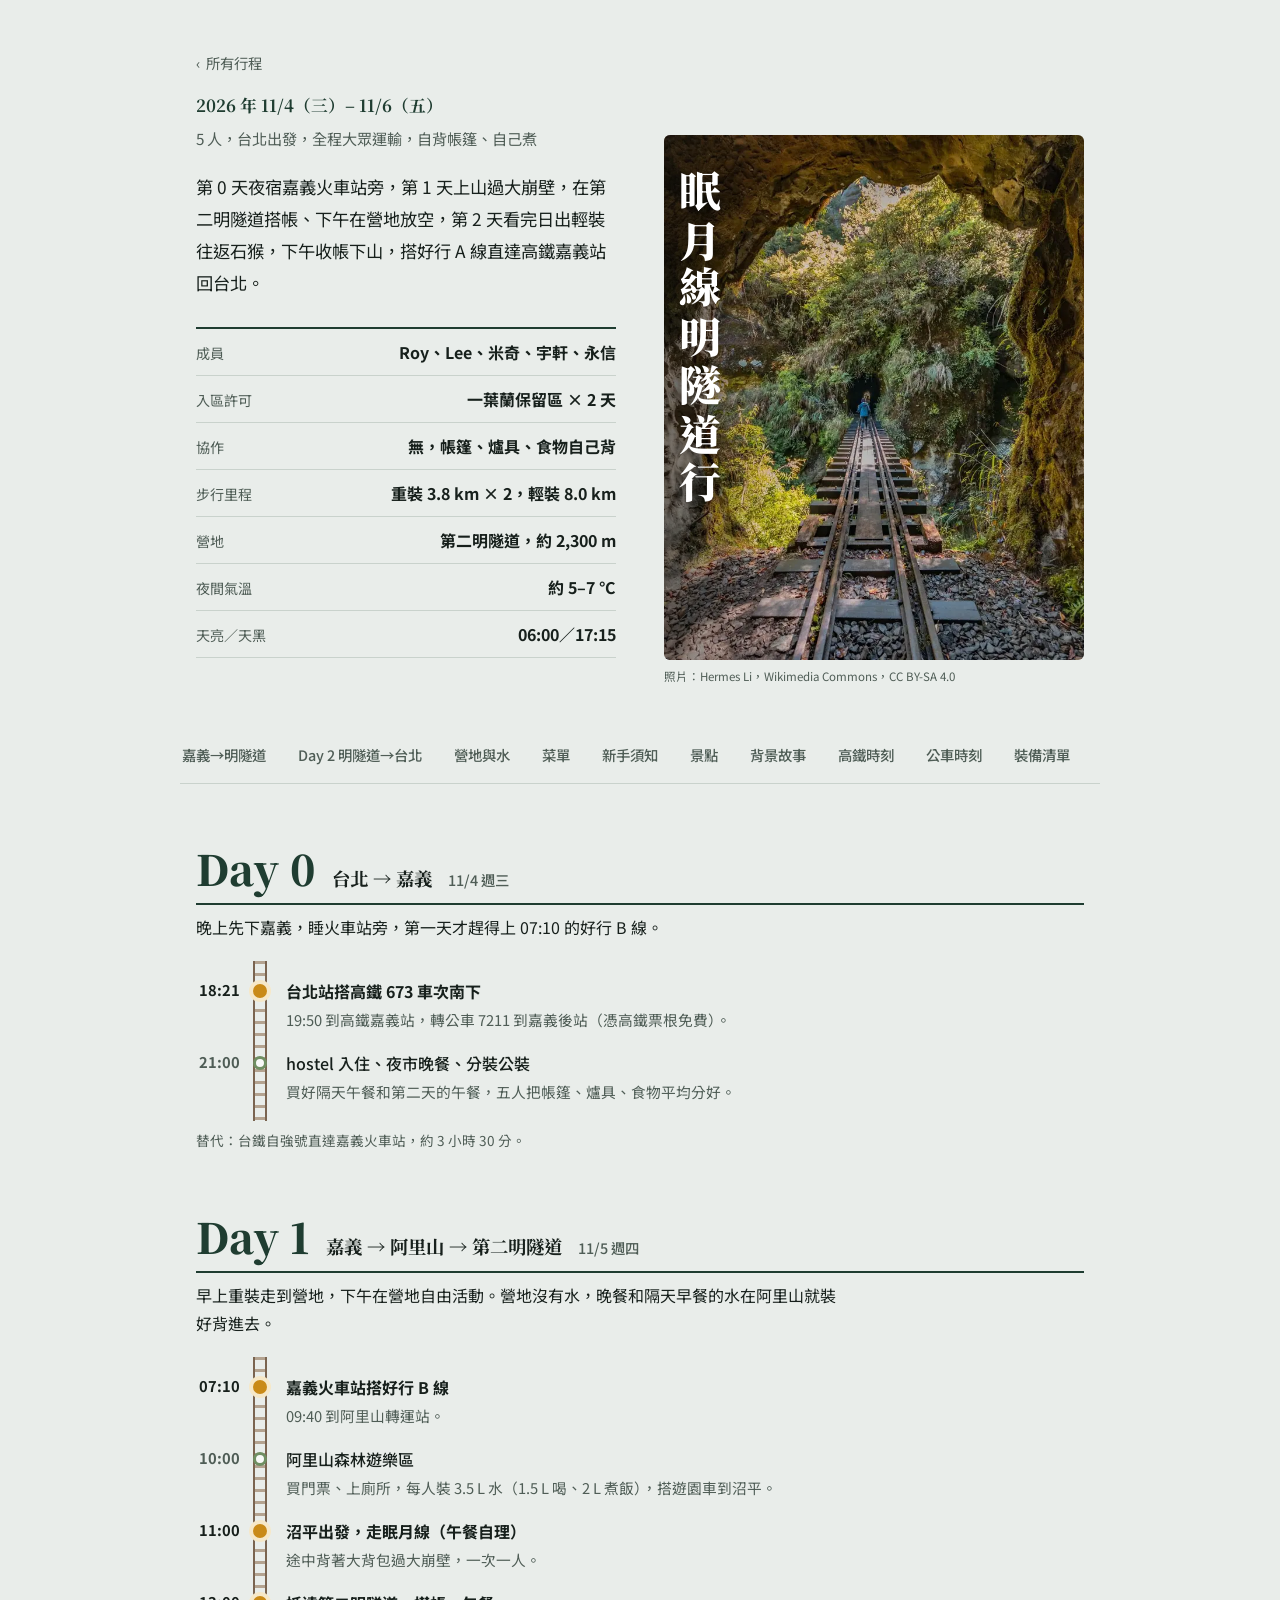
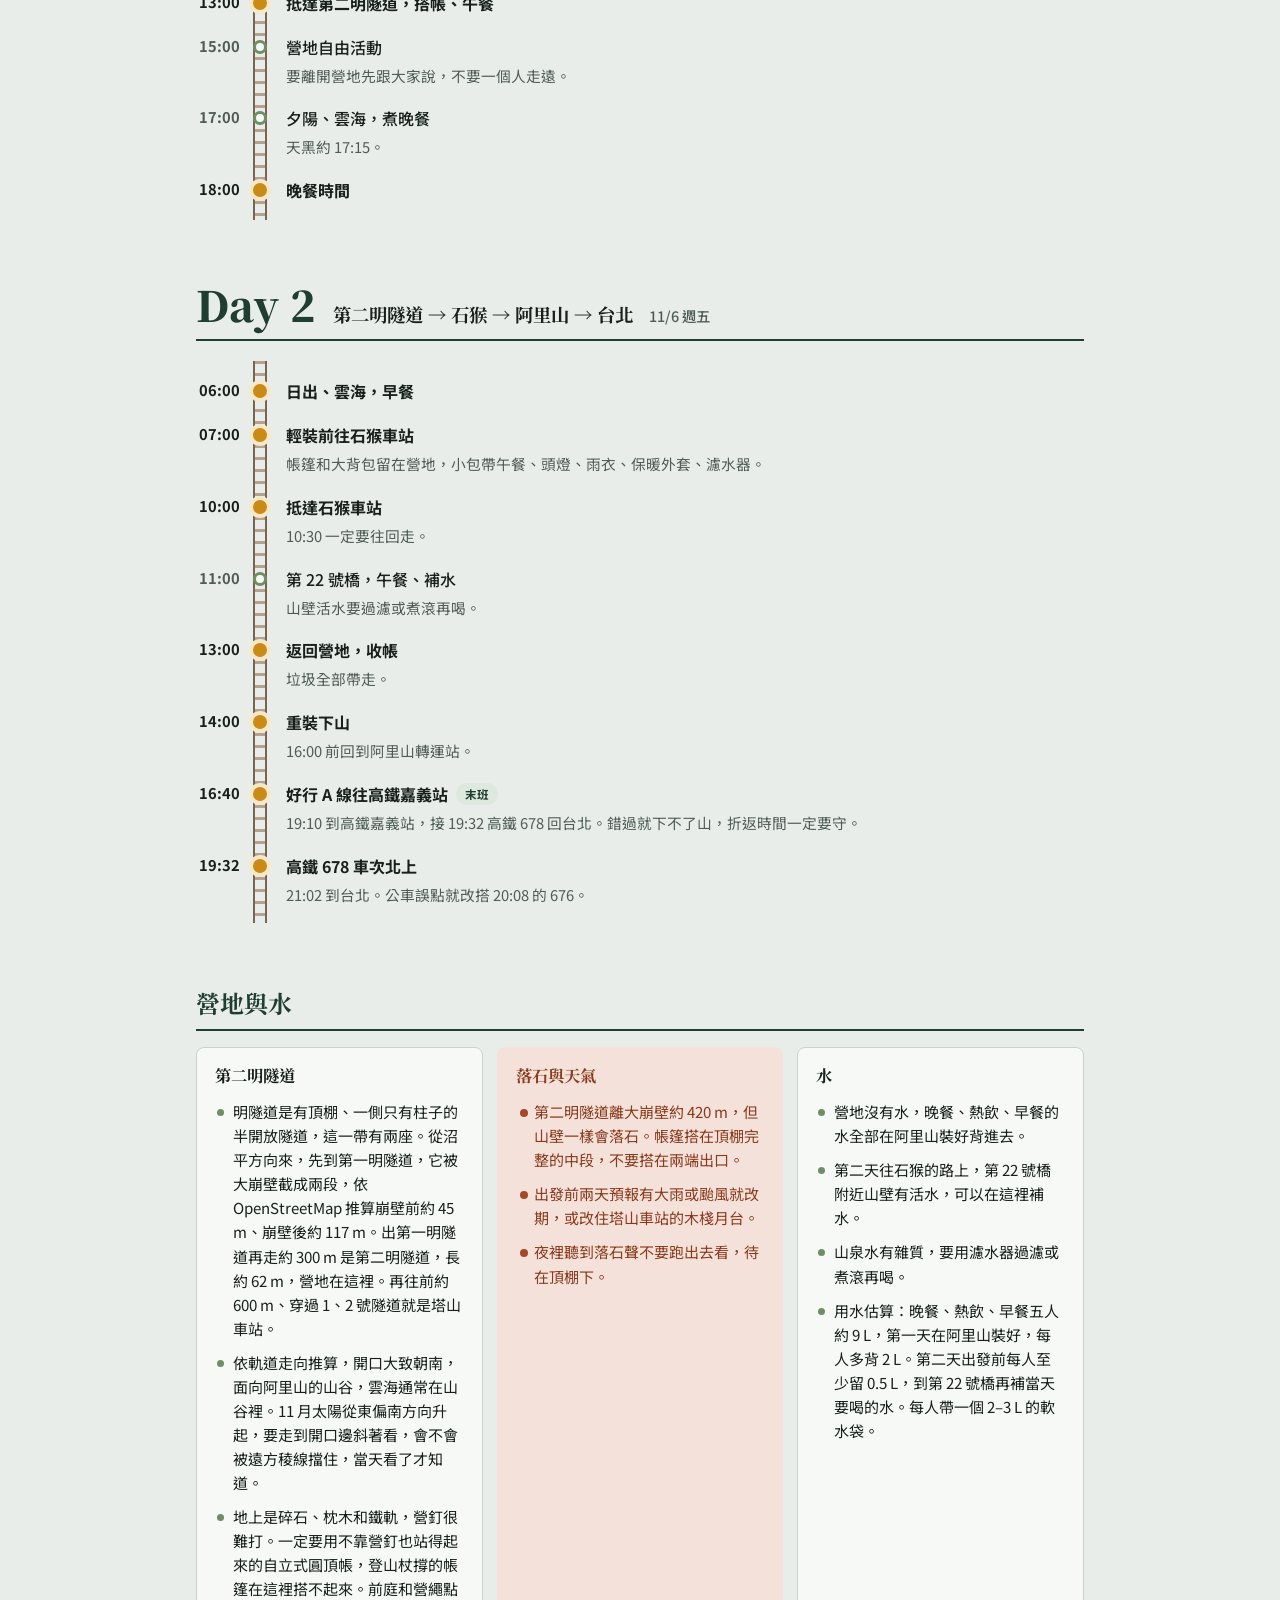
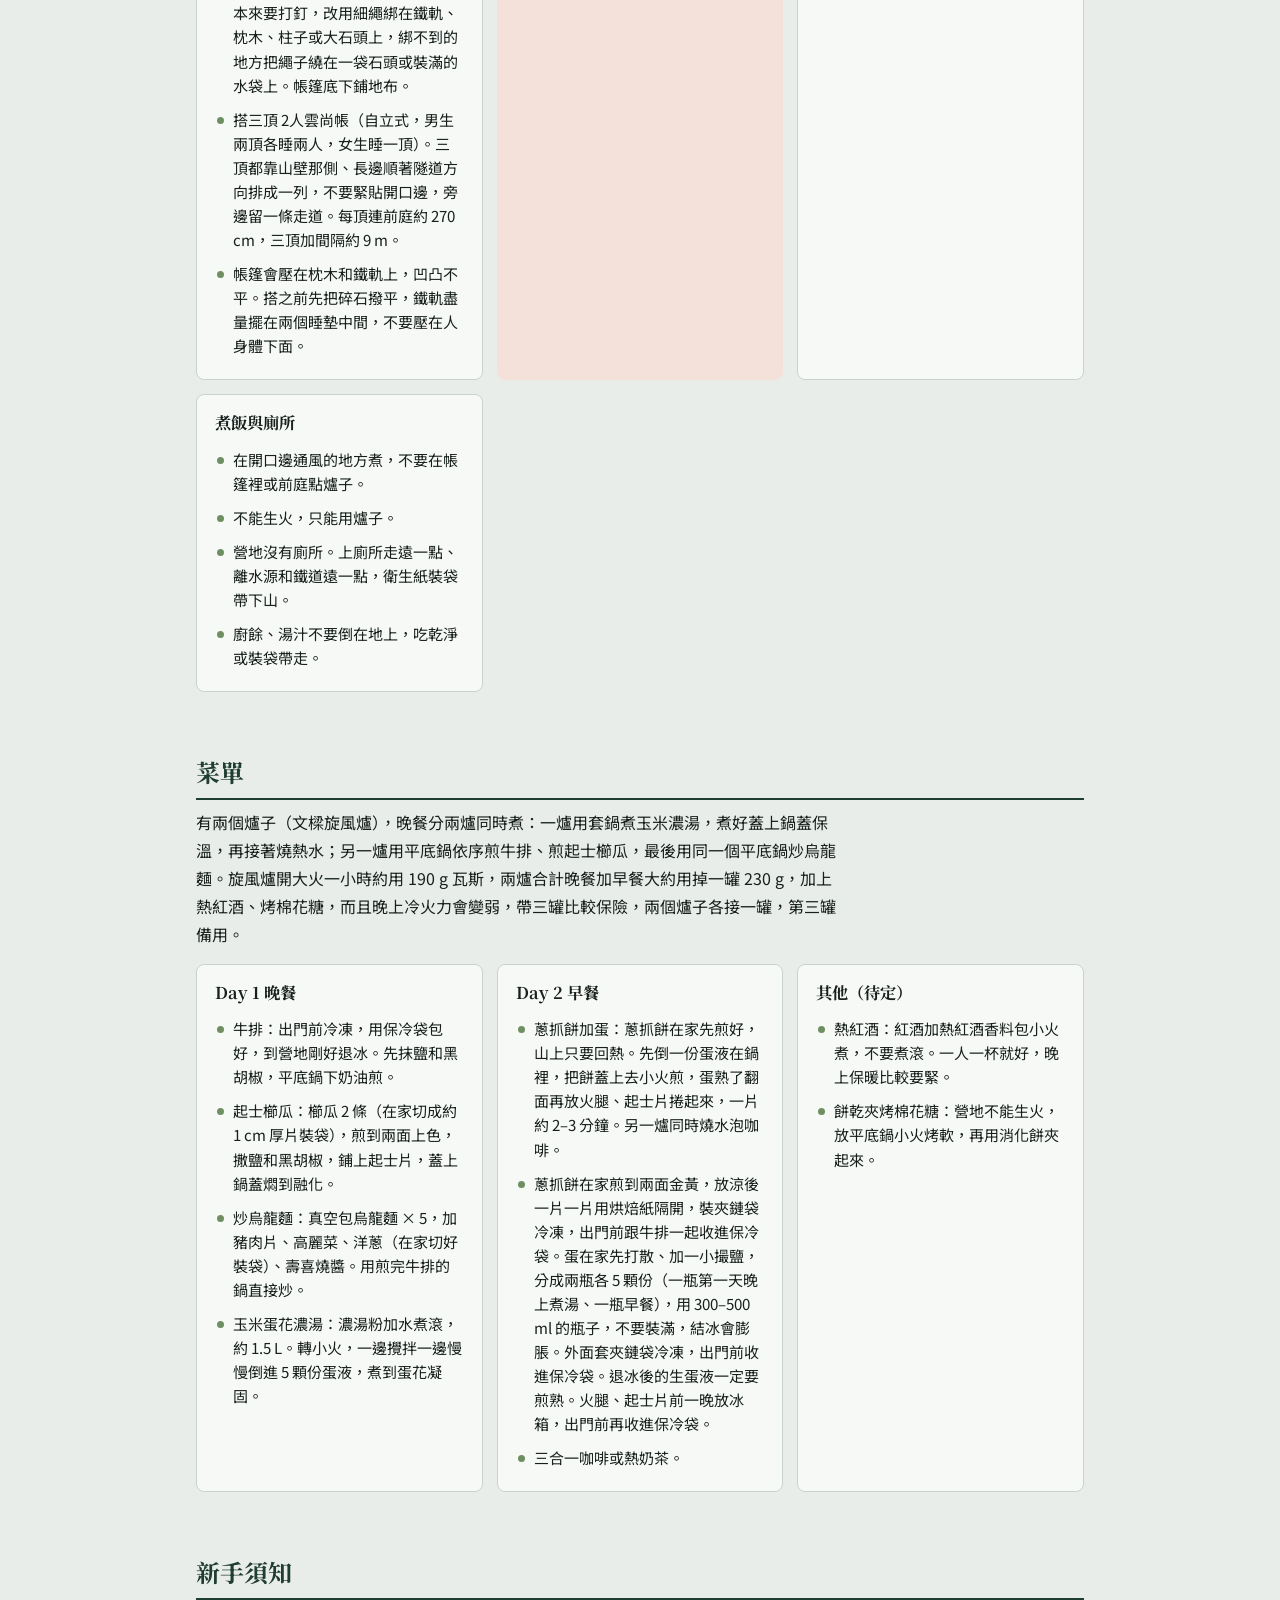
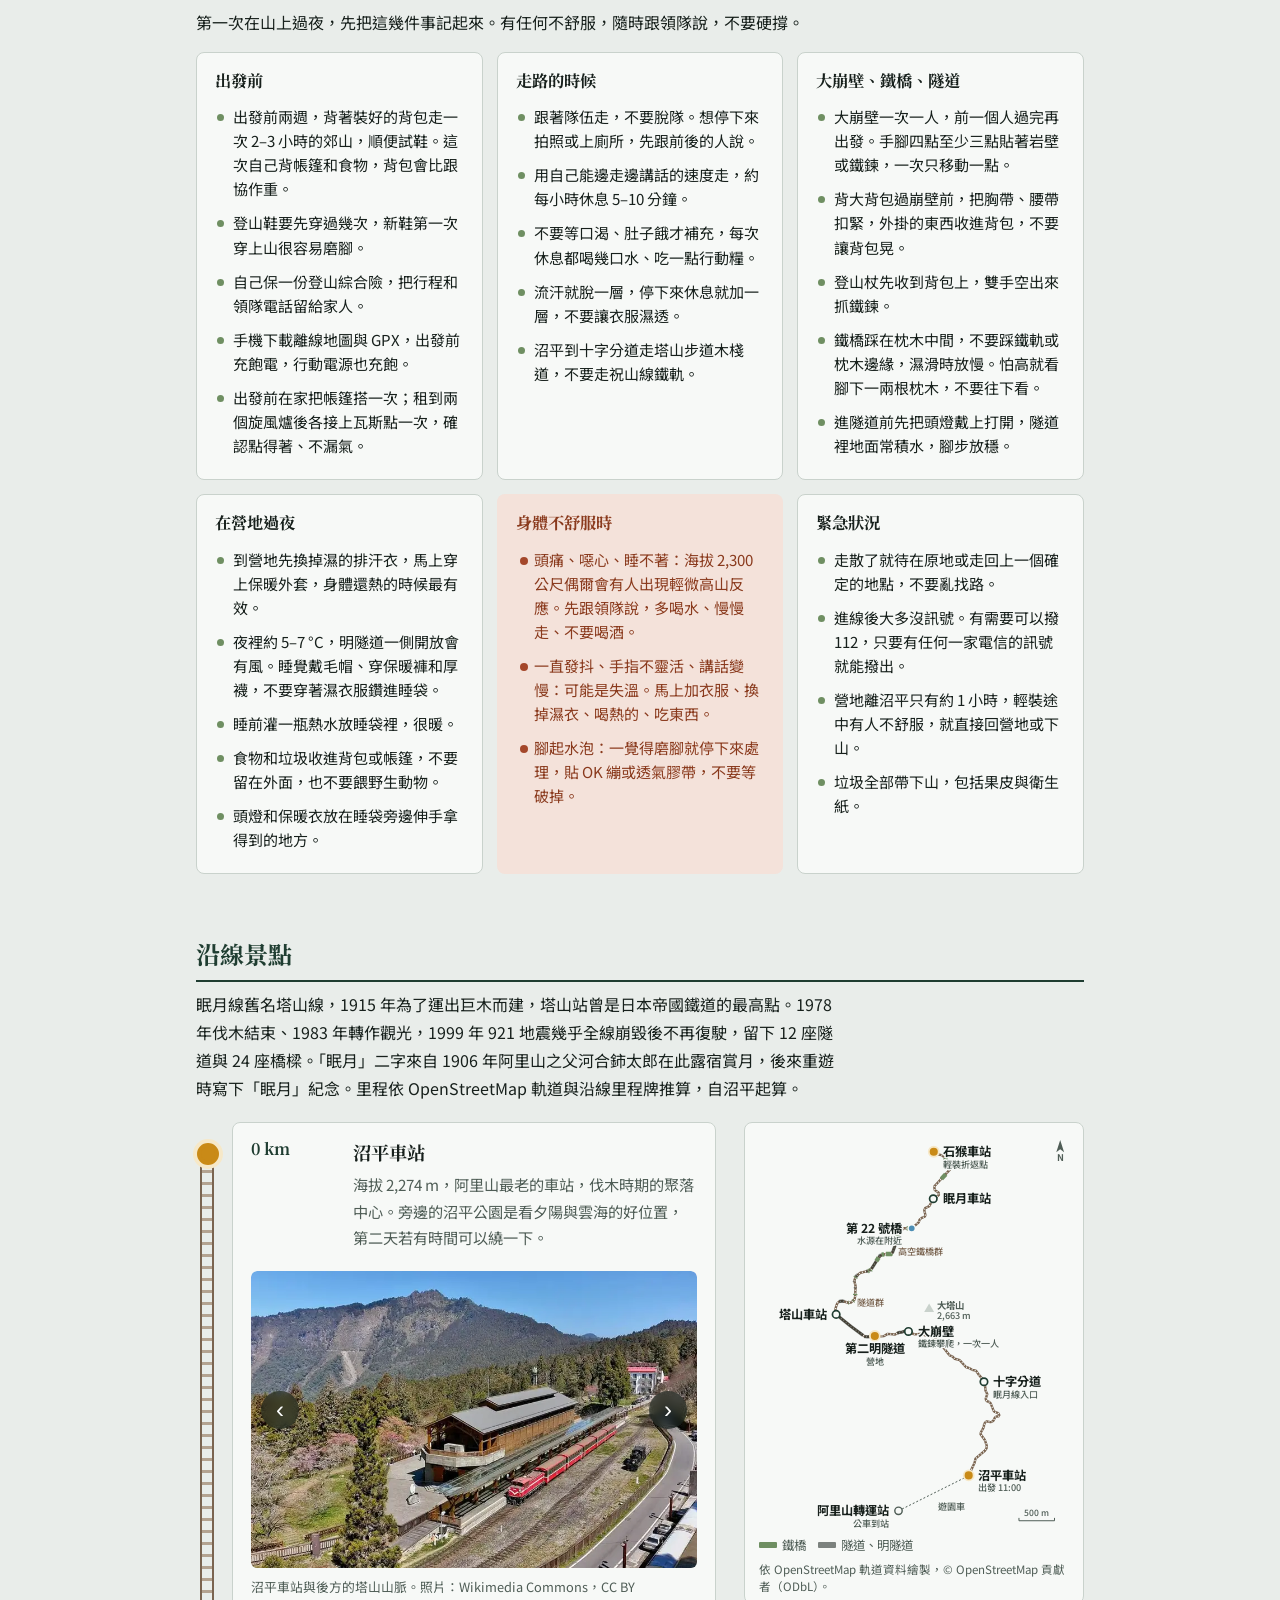
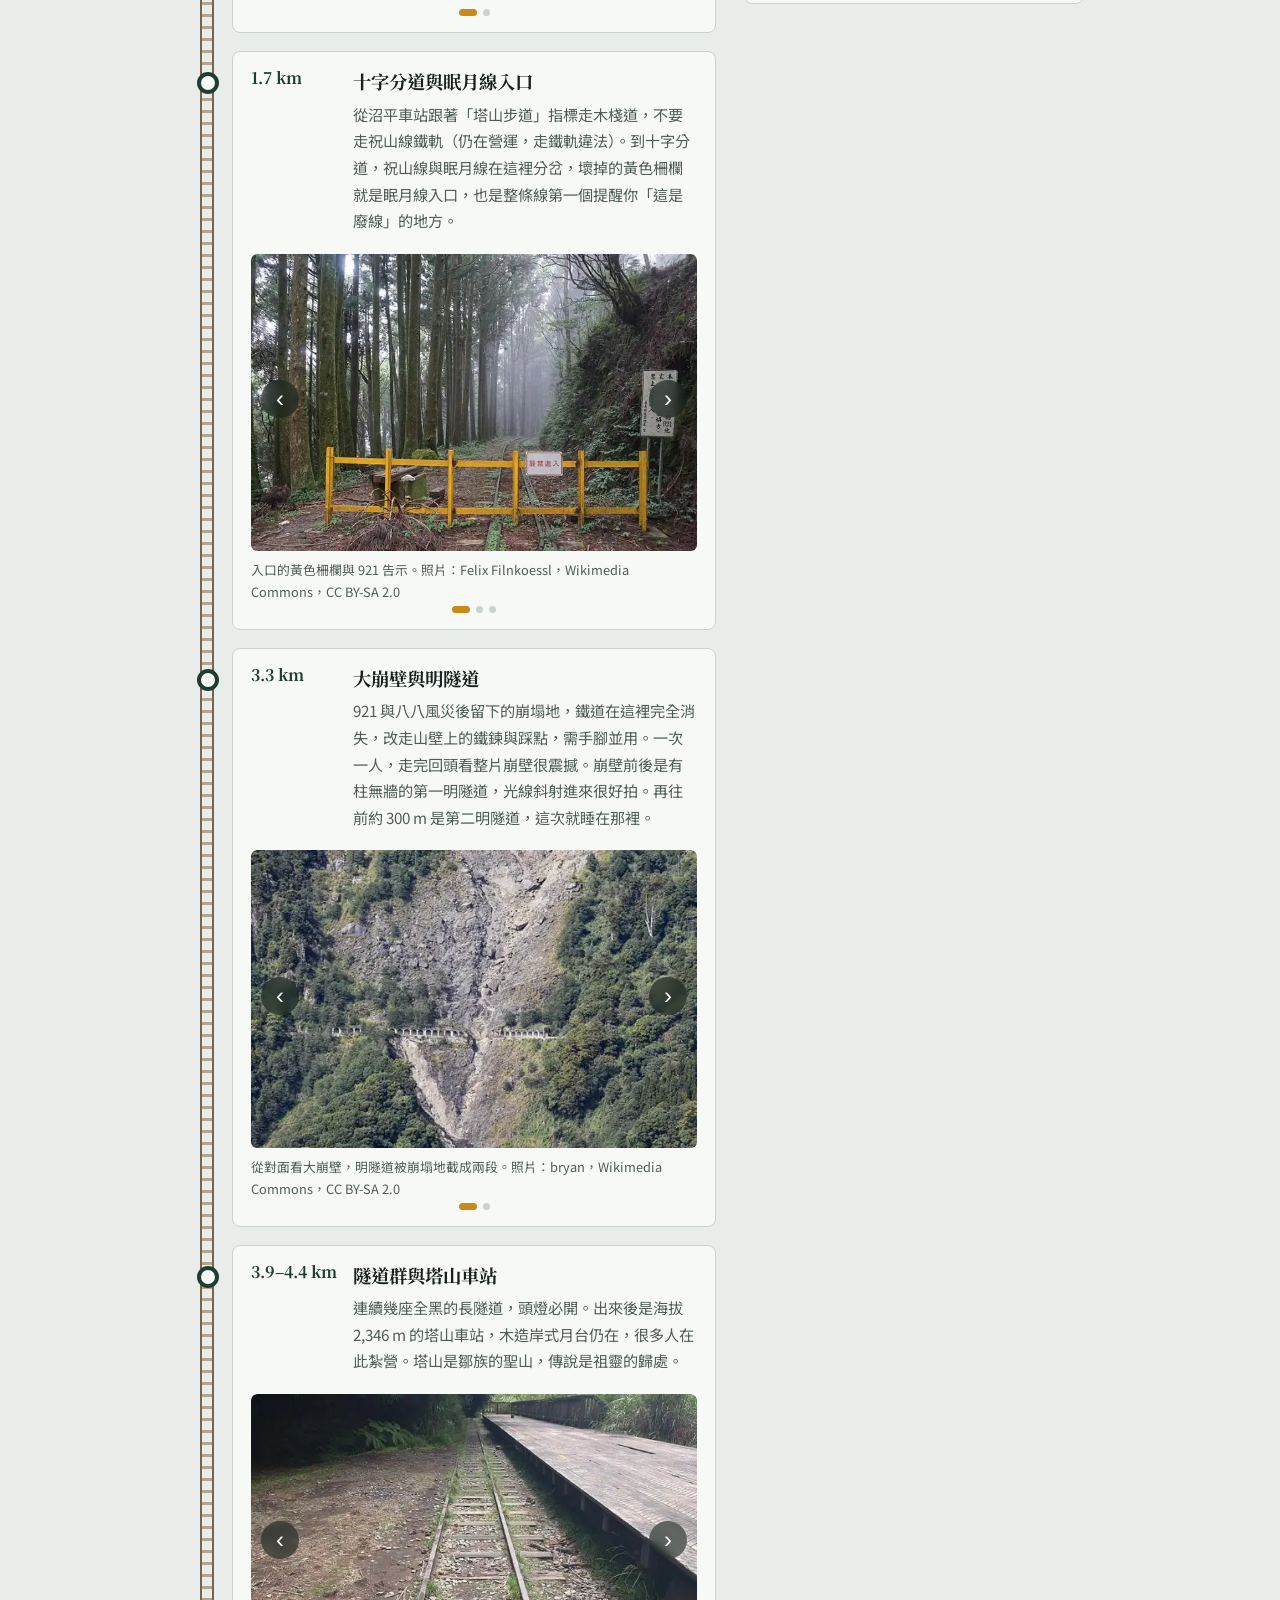
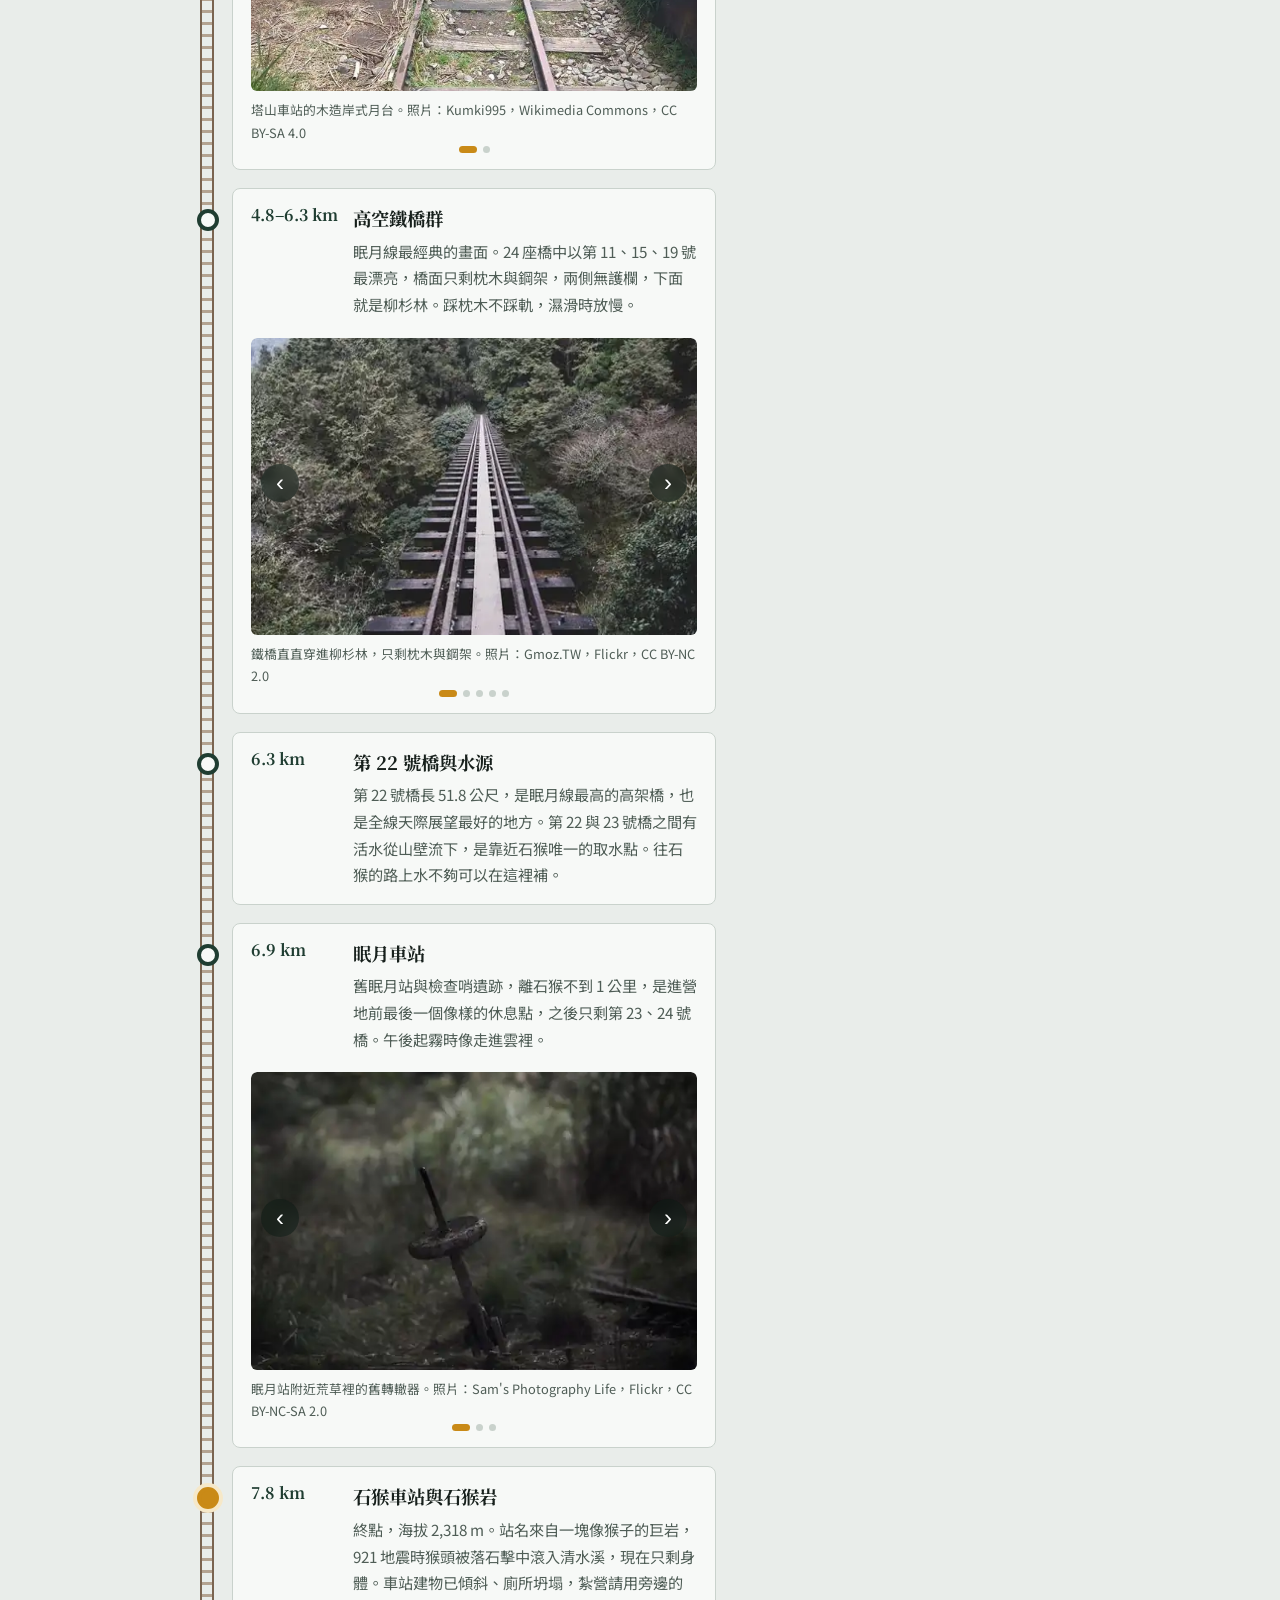
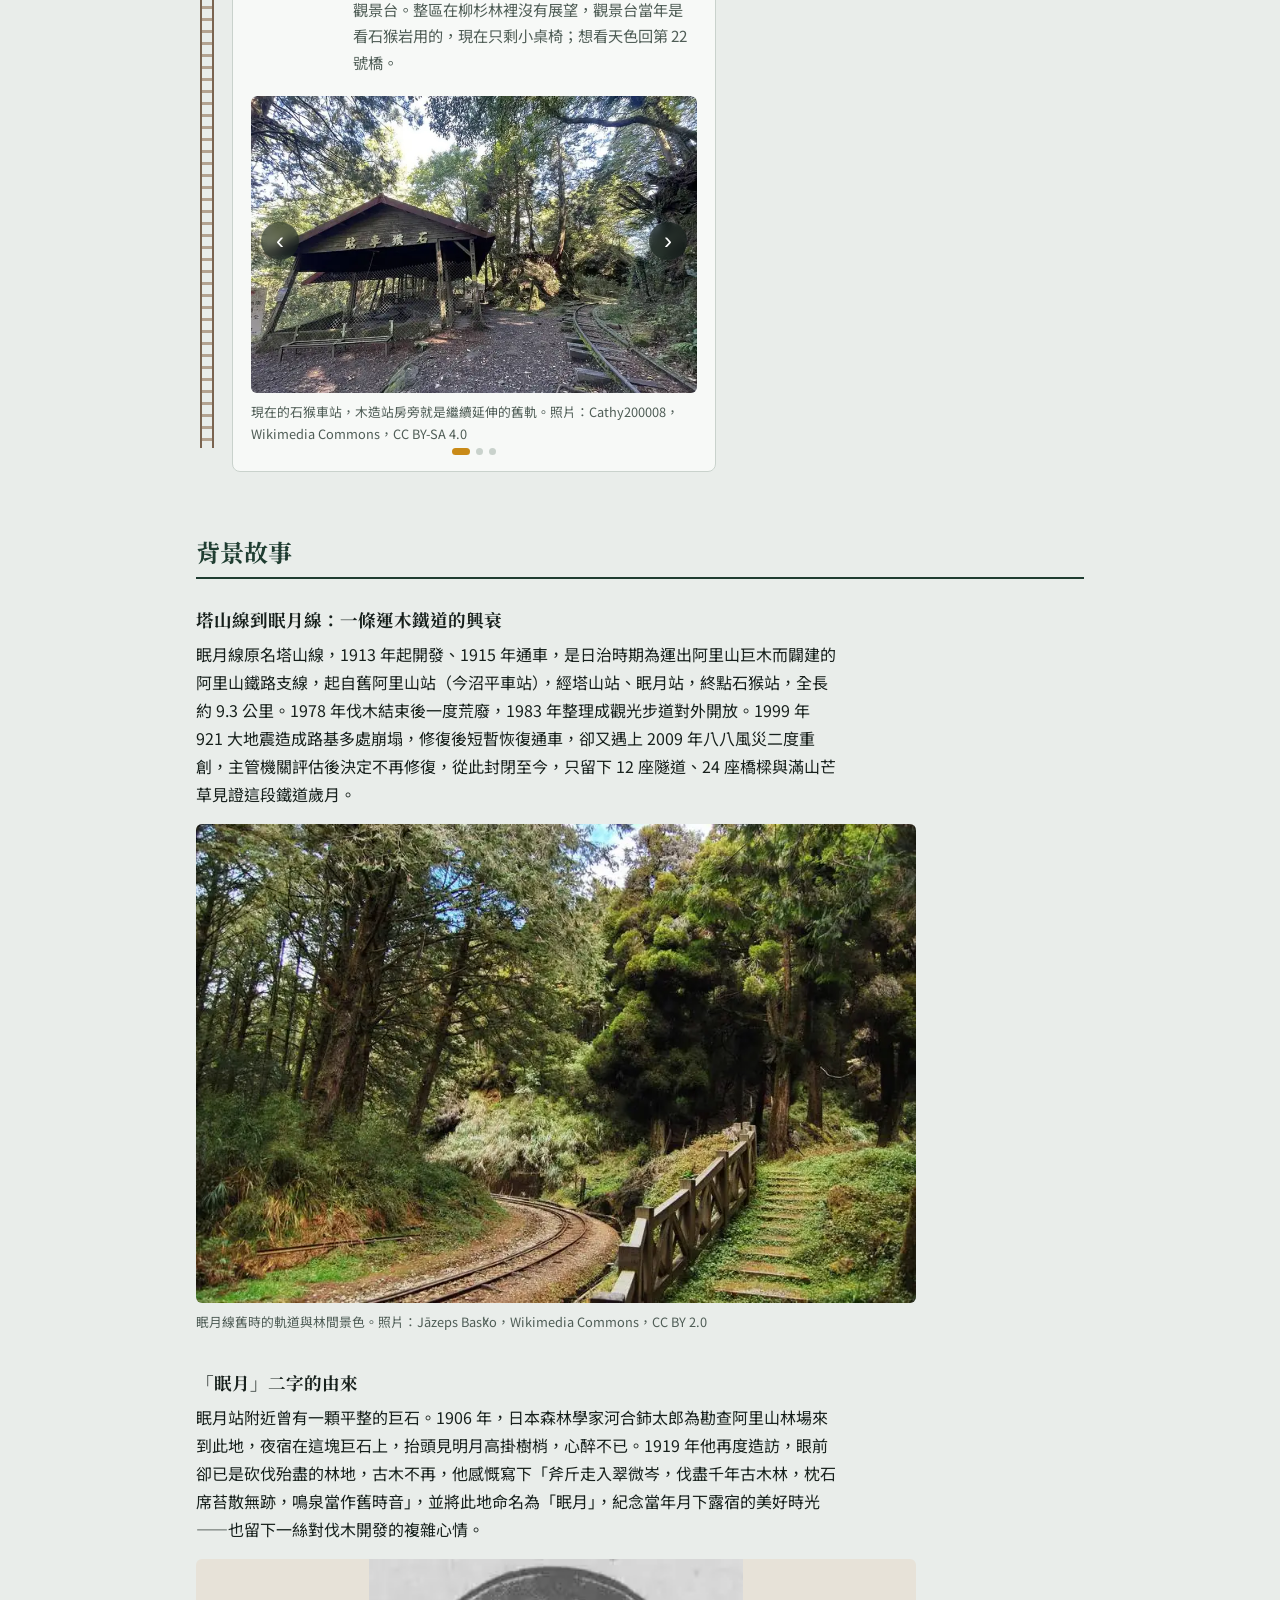
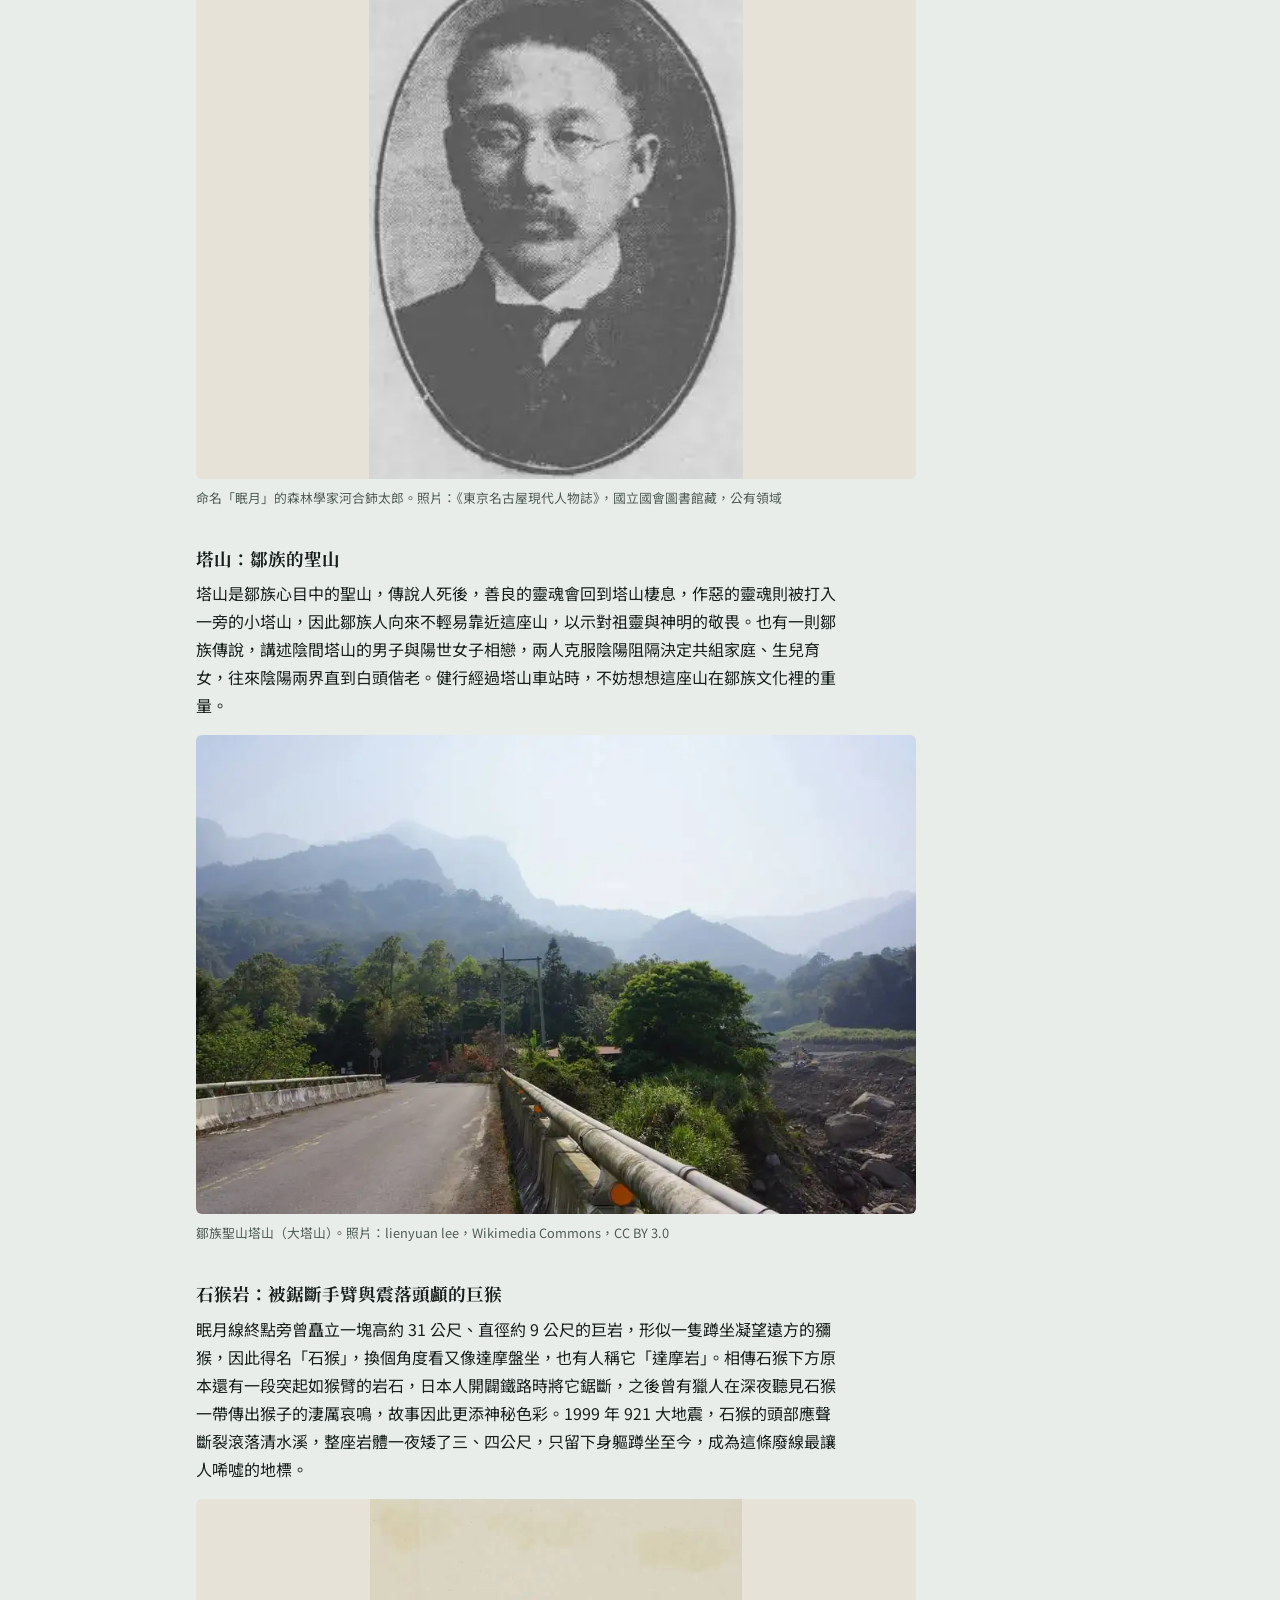
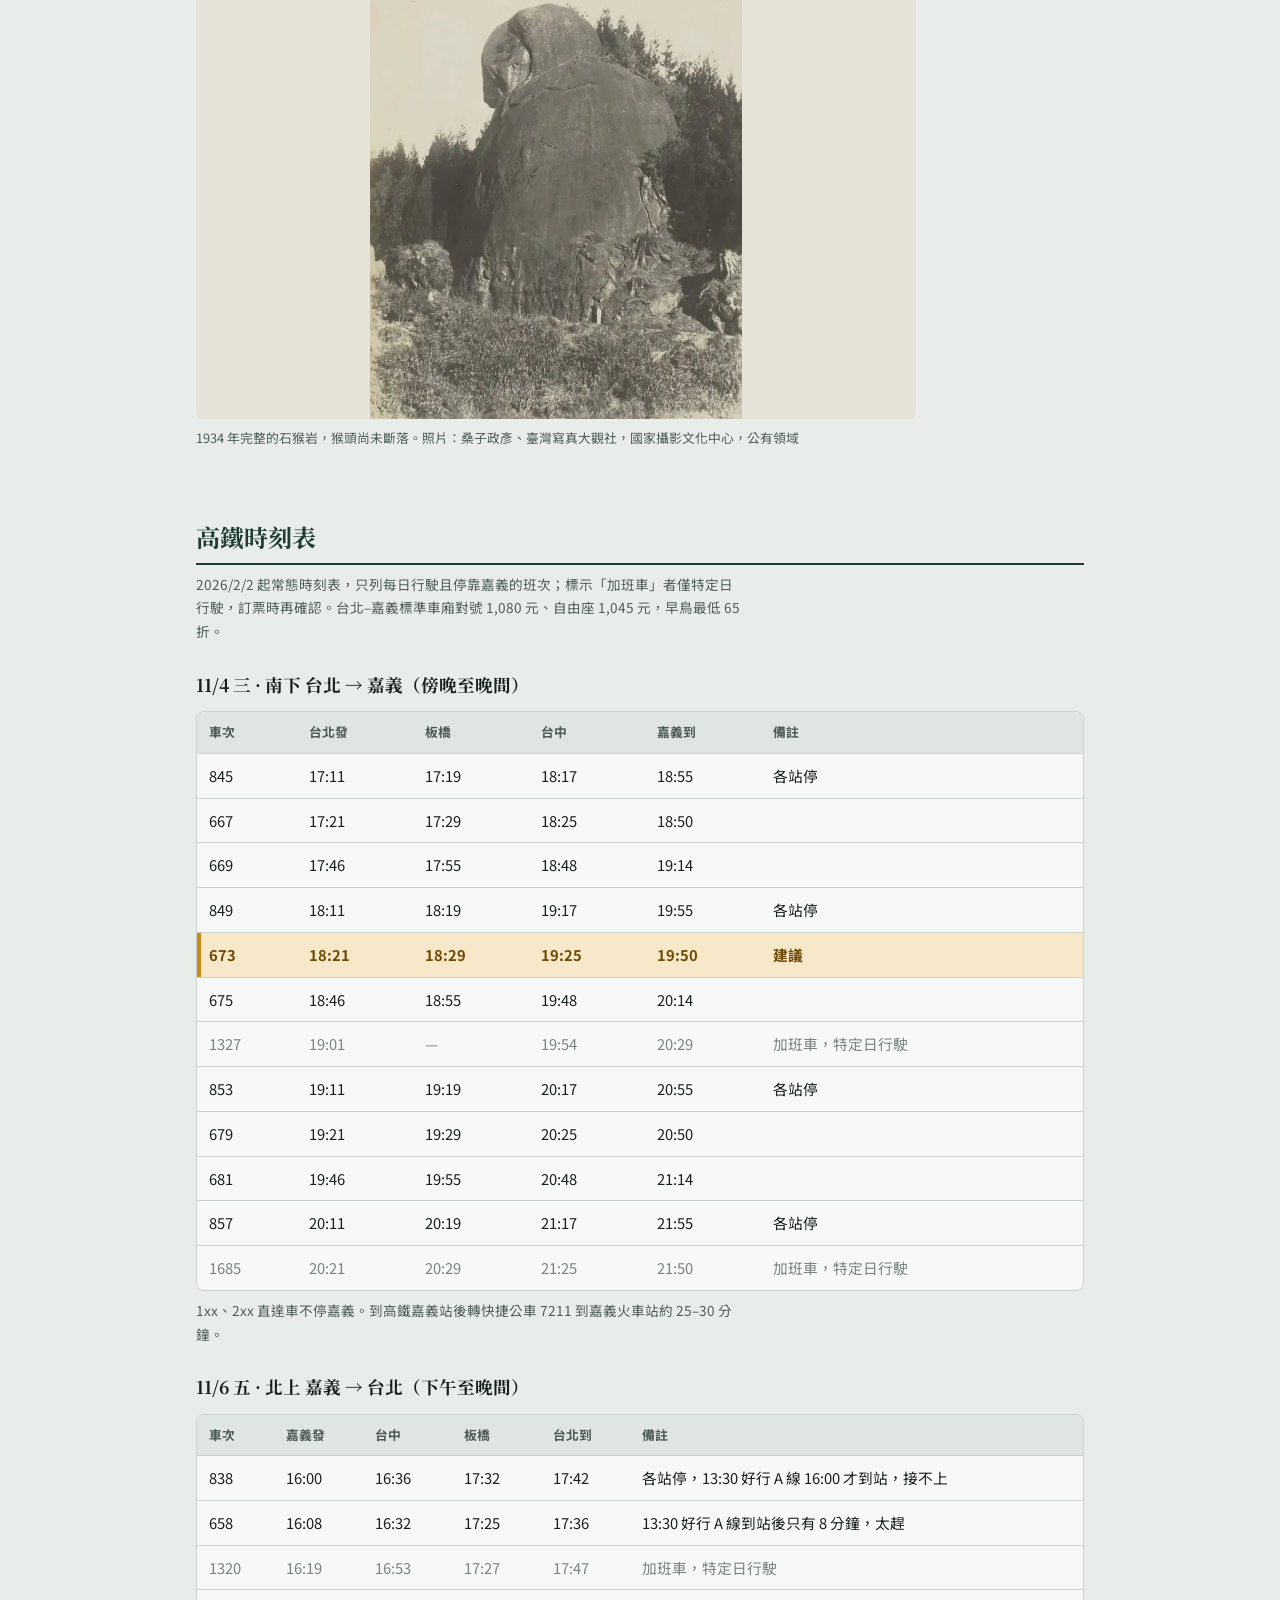
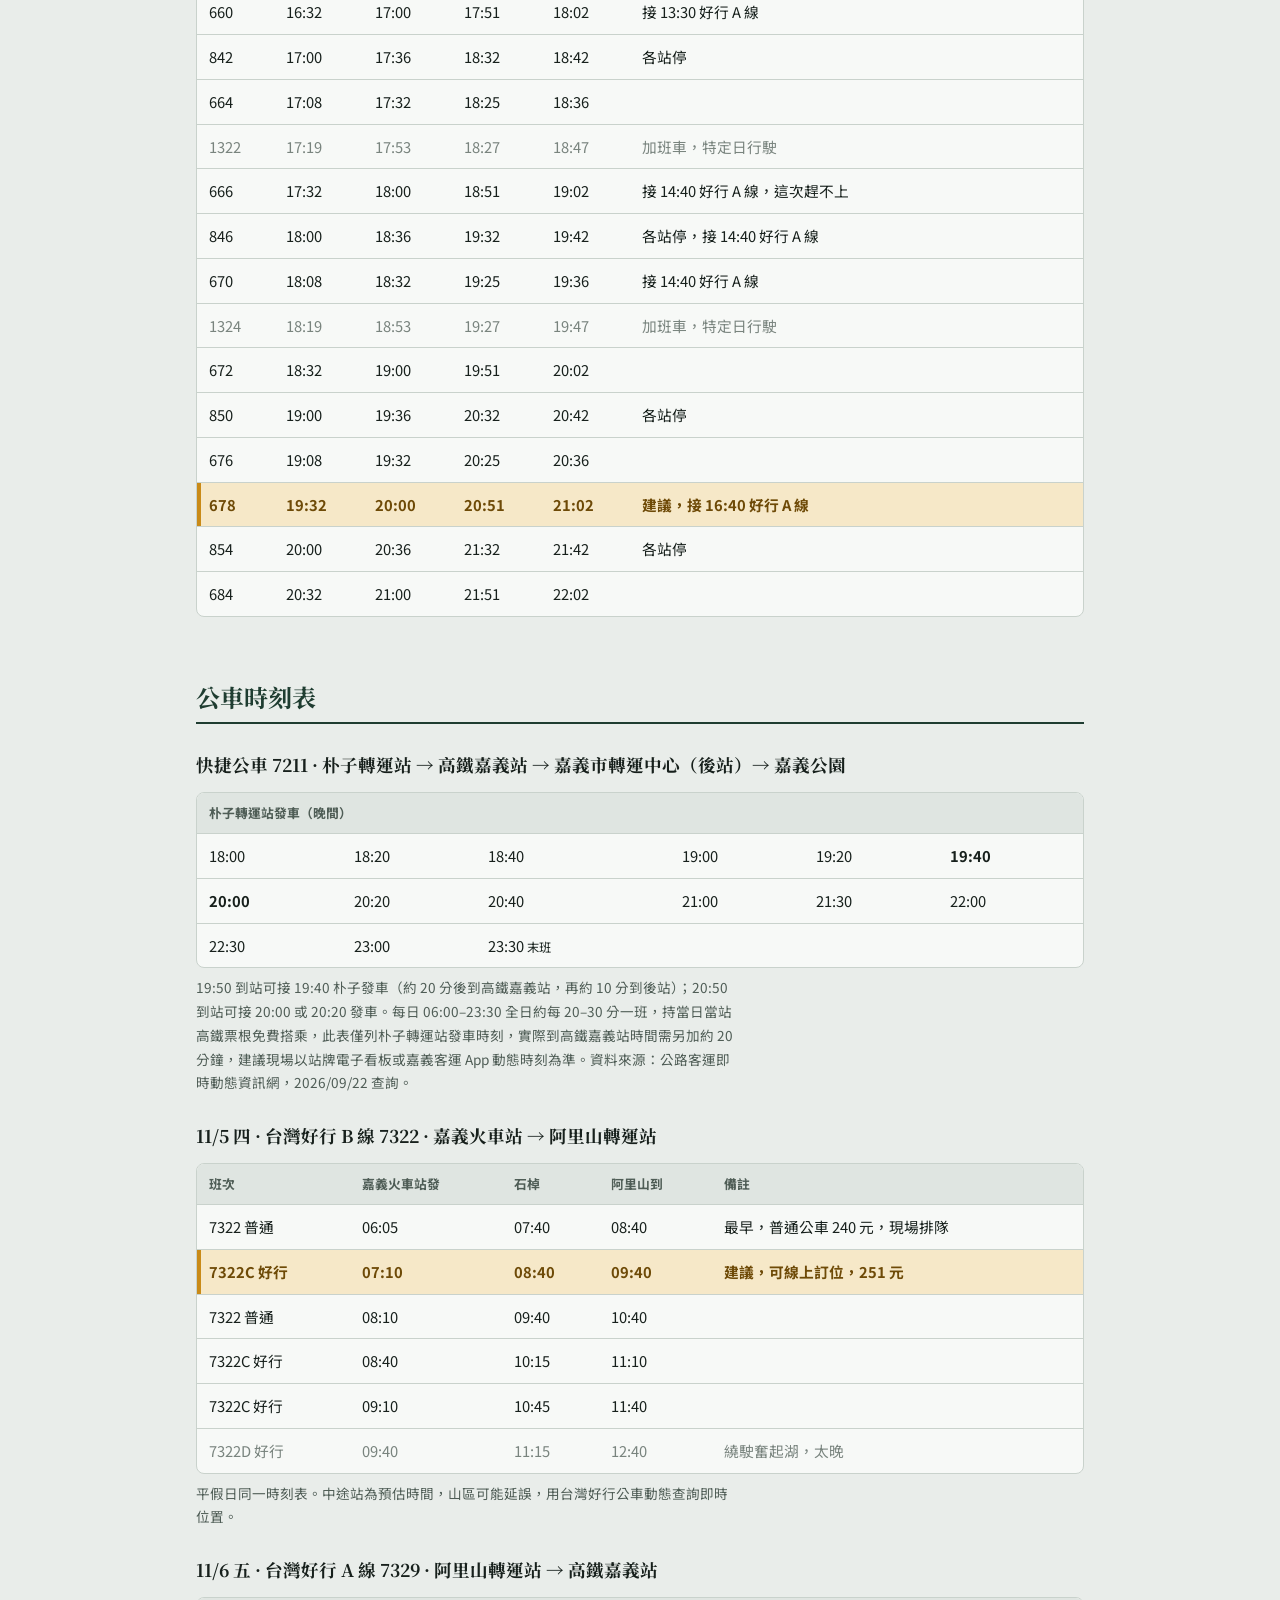
==== commit 60bf7ac6: "明隧道行改為五人、營地移到第二明隧道、三頂雲尚帳、兩爐與蔥抓餅早餐 Co-Authored-By: Claude Opus 5.5 (1M context) <noreply@anthropic.co" ====
--- a/2026-11-mianyue-tunnel/index.html
+++ b/2026-11-mianyue-tunnel/index.html
@@ -20,13 +20,13 @@
   <div class="hero-text">
     <a class="back" href="../">所有行程</a>
     <p class="when">2026 年 11/4（三）– 11/6（五）</p>
-    <p class="who">4 人，台北出發，全程大眾運輸，自背帳篷、自己煮</p>
-    <p class="sub">第 0 天夜宿嘉義火車站旁，第 1 天上山在大崩壁旁的第二明隧道搭帳、下午在營地放空，第 2 天看完日出輕裝往返石猴，下午收帳下山，搭好行 A 線直達高鐵嘉義站回台北。</p>
+    <p class="who">5 人，台北出發，全程大眾運輸，自背帳篷、自己煮</p>
+    <p class="sub">第 0 天夜宿嘉義火車站旁，第 1 天上山過大崩壁，在第二明隧道搭帳、下午在營地放空，第 2 天看完日出輕裝往返石猴，下午收帳下山，搭好行 A 線直達高鐵嘉義站回台北。</p>
     <dl class="facts">
-      <div><dt>成員</dt><dd>Roy、Lee、米奇、宇軒</dd></div>
+      <div><dt>成員</dt><dd>Roy、Lee、米奇、宇軒、永信</dd></div>
       <div><dt>入區許可</dt><dd>一葉蘭保留區 × 2 天</dd></div>
       <div><dt>協作</dt><dd>無，帳篷、爐具、食物自己背</dd></div>
-      <div><dt>步行里程</dt><dd>重裝 3.4 km × 2，輕裝 8.8 km</dd></div>
+      <div><dt>步行里程</dt><dd>重裝 3.8 km × 2，輕裝 8.0 km</dd></div>
       <div><dt>營地</dt><dd>第二明隧道，約 2,300 m</dd></div>
       <div><dt>夜間氣溫</dt><dd>約 5–7 °C</dd></div>
       <div><dt>天亮／天黑</dt><dd>06:00／17:15</dd></div>
@@ -54,7 +54,7 @@
 <p>晚上先下嘉義，睡火車站旁，第一天才趕得上 07:10 的好行 B 線。</p>
 <ul class="tl">
   <li class="key"><time>18:21</time><span class="t">台北站搭高鐵 673 車次南下</span><span class="d">19:50 到高鐵嘉義站，轉公車 7211 到嘉義後站（憑高鐵票根免費）。</span></li>
-  <li><time>21:00</time><span class="t">hostel 入住、夜市晚餐、分裝公裝</span><span class="d">買好隔天午餐和第二天的午餐，四人把帳篷、爐具、食物平均分好。</span></li>
+  <li><time>21:00</time><span class="t">hostel 入住、夜市晚餐、分裝公裝</span><span class="d">買好隔天午餐和第二天的午餐，五人把帳篷、爐具、食物平均分好。</span></li>
 </ul>
 <p class="caption">替代：台鐵自強號直達嘉義火車站，約 3 小時 30 分。</p>
 
@@ -78,7 +78,7 @@
   <li><time>11:00</time><span class="t">第 22 號橋，午餐、補水</span><span class="d">山壁活水要過濾或煮滾再喝。</span></li>
   <li class="key"><time>13:00</time><span class="t">返回營地，收帳</span><span class="d">垃圾全部帶走。</span></li>
   <li class="key"><time>14:00</time><span class="t">重裝下山</span><span class="d">16:00 前回到阿里山轉運站。</span></li>
-  <li class="key"><time>16:40</time><span class="t">好行 A 線往高鐵嘉義站<span class="tag go">末班</span></span><span class="d">19:10 到站。錯過就下不了山，折返時間一定要守。</span></li>
+  <li class="key"><time>16:40</time><span class="t">好行 A 線往高鐵嘉義站<span class="tag go">末班</span></span><span class="d">19:10 到高鐵嘉義站，接 19:32 高鐵 678 回台北。錯過就下不了山，折返時間一定要守。</span></li>
   <li class="key"><time>19:32</time><span class="t">高鐵 678 車次北上</span><span class="d">21:02 到台北。公車誤點就改搭 20:08 的 676。</span></li>
 </ul>
 
@@ -87,17 +87,17 @@
   <div class="box">
     <h3>第二明隧道</h3>
     <ul>
-      <li>明隧道是有頂棚、一側只有柱子的半開放隧道。大崩壁把它截成兩段，從沼平方向來，崩壁前是第一明隧道，爬過崩壁後是第二明隧道，營地在第二段。依 OpenStreetMap 推算第一段約 45 m、第二段約 110 m。</li>
+      <li>明隧道是有頂棚、一側只有柱子的半開放隧道，這一帶有兩座。從沼平方向來，先到第一明隧道，它被大崩壁截成兩段，依 OpenStreetMap 推算崩壁前約 45 m、崩壁後約 117 m。出第一明隧道再走約 300 m 是第二明隧道，長約 62 m，營地在這裡。再往前約 600 m、穿過 1、2 號隧道就是塔山車站。</li>
       <li>依軌道走向推算，開口大致朝南，面向阿里山的山谷，雲海通常在山谷裡。11 月太陽從東偏南方向升起，要走到開口邊斜著看，會不會被遠方稜線擋住，當天看了才知道。</li>
-      <li>地上是碎石、枕木和鐵軌，營釘很難打。一定要用不靠營釘也站得起來的自立式圓頂帳，登山杖撐的帳篷在這裡搭不起來。營繩綁在柱子或大石頭上，帳篷底下鋪地布。</li>
-      <li>搭一頂四人帳加一頂雙人帳。兩頂都靠山壁那側、長邊順著隧道方向排成一列，不要緊貼開口邊，旁邊留一條走道。四人帳選底面積約 210 × 240 cm 以內的。</li>
+      <li>地上是碎石、枕木和鐵軌，營釘很難打。一定要用不靠營釘也站得起來的自立式圓頂帳，登山杖撐的帳篷在這裡搭不起來。前庭和營繩點本來要打釘，改用細繩綁在鐵軌、枕木、柱子或大石頭上，綁不到的地方把繩子繞在一袋石頭或裝滿的水袋上。帳篷底下鋪地布。</li>
+      <li>搭三頂 2人雲尚帳（自立式，男生兩頂各睡兩人，女生睡一頂）。三頂都靠山壁那側、長邊順著隧道方向排成一列，不要緊貼開口邊，旁邊留一條走道。每頂連前庭約 270 cm，三頂加間隔約 9 m。</li>
       <li>帳篷會壓在枕木和鐵軌上，凹凸不平。搭之前先把碎石撥平，鐵軌盡量擺在兩個睡墊中間，不要壓在人身體下面。</li>
     </ul>
   </div>
   <div class="box notes">
     <h3>落石與天氣</h3>
     <ul>
-      <li>旁邊就是崩塌地。帳篷搭在頂棚完整的中段，離崩塌端至少 20 公尺。</li>
+      <li>第二明隧道離大崩壁約 420 m，但山壁一樣會落石。帳篷搭在頂棚完整的中段，不要搭在兩端出口。</li>
       <li>出發前兩天預報有大雨或颱風就改期，或改住塔山車站的木棧月台。</li>
       <li>夜裡聽到落石聲不要跑出去看，待在頂棚下。</li>
     </ul>
@@ -108,7 +108,7 @@
       <li>營地沒有水，晚餐、熱飲、早餐的水全部在阿里山裝好背進去。</li>
       <li>第二天往石猴的路上，第 22 號橋附近山壁有活水，可以在這裡補水。</li>
       <li>山泉水有雜質，要用濾水器過濾或煮滾再喝。</li>
-      <li>用水估算：晚餐、熱飲、早餐四人約 7 L，第一天在阿里山裝好，每人多背 2 L。第二天出發前每人至少留 0.5 L，到第 22 號橋再補當天要喝的水。每人帶一個 2–3 L 的軟水袋。</li>
+      <li>用水估算：晚餐、熱飲、早餐五人約 9 L，第一天在阿里山裝好，每人多背 2 L。第二天出發前每人至少留 0.5 L，到第 22 號橋再補當天要喝的水。每人帶一個 2–3 L 的軟水袋。</li>
     </ul>
   </div>
   <div class="box">
@@ -123,22 +123,22 @@
 </div>
 
 <h2 id="food" class="plain">菜單</h2>
-<p>只有一個爐子（文樑旋風爐），晚餐照順序煮：先煮玉米濃湯，蓋上鍋蓋保溫；再煎牛排；接著煎起士櫛瓜；最後用同一個平底鍋炒烏龍麵。旋風爐開大火一小時約用 190 g 瓦斯，晚餐加早餐大約用掉一罐 230 g，加上熱紅酒、烤棉花糖，而且晚上冷火力會變弱，帶三罐比較保險。</p>
+<p>有兩個爐子（文樑旋風爐），晚餐分兩爐同時煮：一爐用套鍋煮玉米濃湯，煮好蓋上鍋蓋保溫，再接著燒熱水；另一爐用平底鍋依序煎牛排、煎起士櫛瓜，最後用同一個平底鍋炒烏龍麵。旋風爐開大火一小時約用 190 g 瓦斯，兩爐合計晚餐加早餐大約用掉一罐 230 g，加上熱紅酒、烤棉花糖，而且晚上冷火力會變弱，帶三罐比較保險，兩個爐子各接一罐，第三罐備用。</p>
 <div class="tips">
   <div class="box">
     <h3>Day 1 晚餐</h3>
     <ul>
       <li>牛排：出門前冷凍，用保冷袋包好，到營地剛好退冰。先抹鹽和黑胡椒，平底鍋下奶油煎。</li>
       <li>起士櫛瓜：櫛瓜 2 條（在家切成約 1 cm 厚片裝袋），煎到兩面上色，撒鹽和黑胡椒，鋪上起士片，蓋上鍋蓋燜到融化。</li>
-      <li>炒烏龍麵：真空包烏龍麵 × 4，加豬肉片、高麗菜、洋蔥（在家切好裝袋）、壽喜燒醬。用煎完牛排的鍋直接炒。</li>
-      <li>玉米濃湯：濃湯粉加水煮滾，約 1.5 L。</li>
+      <li>炒烏龍麵：真空包烏龍麵 × 5，加豬肉片、高麗菜、洋蔥（在家切好裝袋）、壽喜燒醬。用煎完牛排的鍋直接炒。</li>
+      <li>玉米蛋花濃湯：濃湯粉加水煮滾，約 1.5 L。轉小火，一邊攪拌一邊慢慢倒進 5 顆份蛋液，煮到蛋花凝固。</li>
     </ul>
   </div>
   <div class="box">
     <h3>Day 2 早餐</h3>
     <ul>
-      <li>起士火腿蛋貝果：貝果 × 4 對切，平底鍋把火腿、蛋煎好，和起士片夾進去，貝果切面也可以稍微煎一下。</li>
-      <li>蛋用蛋盒裝，放在背包上層。火腿、起士片前一晚放冰箱，出門前再收進保冷袋。</li>
+      <li>蔥抓餅加蛋：蔥抓餅在家先煎好，山上只要回熱。先倒一份蛋液在鍋裡，把餅蓋上去小火煎，蛋熟了翻面再放火腿、起士片捲起來，一片約 2–3 分鐘。另一爐同時燒水泡咖啡。</li>
+      <li>蔥抓餅在家煎到兩面金黃，放涼後一片一片用烘焙紙隔開，裝夾鏈袋冷凍，出門前跟牛排一起收進保冷袋。蛋在家先打散、加一小撮鹽，分成兩瓶各 5 顆份（一瓶第一天晚上煮湯、一瓶早餐），用 300–500 ml 的瓶子，不要裝滿，結冰會膨脹。外面套夾鏈袋冷凍，出門前收進保冷袋。退冰後的生蛋液一定要煎熟。火腿、起士片前一晚放冰箱，出門前再收進保冷袋。</li>
       <li>三合一咖啡或熱奶茶。</li>
     </ul>
   </div>
@@ -161,7 +161,7 @@
       <li>登山鞋要先穿過幾次，新鞋第一次穿上山很容易磨腳。</li>
       <li>自己保一份登山綜合險，把行程和領隊電話留給家人。</li>
       <li>手機下載離線地圖與 GPX，出發前充飽電，行動電源也充飽。</li>
-      <li>出發前在家把帳篷搭一次；租到旋風爐後接上瓦斯點一次，確認點得著、不漏氣。</li>
+      <li>出發前在家把帳篷搭一次；租到兩個旋風爐後各接上瓦斯點一次，確認點得著、不漏氣。</li>
     </ul>
   </div>
   <div class="box">
@@ -270,9 +270,9 @@
 <text x="2288" y="2851" text-anchor="start">大崩壁</text>
 <text class="m-sub" x="2288" y="3016" text-anchor="start">鐵鍊攀爬，一次一人</text>
 </g>
-<g class="m-pt m-end"><circle cx="2020" cy="2807" r="70"/>
-<text x="1990" y="3060" text-anchor="end">第二明隧道</text>
-<text class="m-sub" x="1990" y="3225" text-anchor="end">營地</text>
+<g class="m-pt m-end"><circle cx="1685" cy="2854" r="70"/>
+<text x="1685" y="3100" text-anchor="middle">第二明隧道</text>
+<text class="m-sub" x="1685" y="3265" text-anchor="middle">營地</text>
 </g>
 <g class="m-pt m-mid"><circle cx="1141" cy="2551" r="52"/>
 <text x="1011" y="2611" text-anchor="end">塔山車站</text>
@@ -293,7 +293,7 @@
 </svg><div class="lg"><span><i style="background:var(--lichen)"></i>鐵橋</span><span><i style="background:var(--ink);opacity:.55"></i>隧道、明隧道</span></div><figcaption>依 OpenStreetMap 軌道資料繪製，© OpenStreetMap 貢獻者（ODbL）。</figcaption></figure><ul class="spots">
   <li class="spot"><div class="km">0 km</div><div><h3>沼平車站</h3><p>海拔 2,274 m，阿里山最老的車站，伐木時期的聚落中心。旁邊的沼平公園是看夕陽與雲海的好位置，第二天若有時間可以繞一下。</p></div><div class="car" data-car><div class="track"><figure class="sl"><img style="background-image:url([data-uri])" src="../2026-11-mianyue/images/photo-01.webp" width="800" height="532" alt="沼平車站與後方的塔山山脈。照片：Wikimedia Commons，CC BY" loading="lazy" decoding="async"><figcaption>沼平車站與後方的塔山山脈。照片：Wikimedia Commons，CC BY</figcaption></figure><figure class="sl"><img style="background-image:url([data-uri])" src="../2026-11-mianyue/images/photo-02.webp" width="800" height="532" alt="沼平車站月台與停放的蒸汽機車。照片：Wikimedia Commons，CC BY" loading="lazy" decoding="async"><figcaption>沼平車站月台與停放的蒸汽機車。照片：Wikimedia Commons，CC BY</figcaption></figure></div><button class="nav prev" type="button" aria-label="上一張">‹</button><button class="nav next" type="button" aria-label="下一張">›</button><div class="dots"><span class=on></span><span></span></div></div></li>
   <li class="spot"><div class="km">1.7 km</div><div><h3>十字分道與眠月線入口</h3><p>從沼平車站跟著「塔山步道」指標走木棧道，不要走祝山線鐵軌（仍在營運，走鐵軌違法）。到十字分道，祝山線與眠月線在這裡分岔，壞掉的黃色柵欄就是眠月線入口，也是整條線第一個提醒你「這是廢線」的地方。</p></div><div class="car" data-car><div class="track"><figure class="sl"><img style="background-image:url([data-uri])" src="../2026-11-mianyue/images/photo-03.webp" width="800" height="450" alt="入口的黃色柵欄與 921 告示。照片：Felix Filnkoessl，Wikimedia Commons，CC BY-SA 2.0" loading="lazy" decoding="async"><figcaption>入口的黃色柵欄與 921 告示。照片：Felix Filnkoessl，Wikimedia Commons，CC BY-SA 2.0</figcaption></figure><figure class="sl"><img style="background-image:url([data-uri])" src="../2026-11-mianyue/images/photo-04.webp" width="800" height="533" alt="柵欄前的嚴禁進入告示，從旁邊繞過就進線。照片：Sam's Photography Life，Flickr，CC BY-NC-SA 2.0" loading="lazy" decoding="async"><figcaption>柵欄前的嚴禁進入告示，從旁邊繞過就進線。照片：Sam's Photography Life，Flickr，CC BY-NC-SA 2.0</figcaption></figure><figure class="sl"><img style="background-image:url([data-uri])" src="../2026-11-mianyue/images/photo-05.webp" width="800" height="450" alt="入口段緊貼山壁的舊軌，午後起霧的樣子。照片：Gmoz.TW，Flickr，CC BY-NC 2.0" loading="lazy" decoding="async"><figcaption>入口段緊貼山壁的舊軌，午後起霧的樣子。照片：Gmoz.TW，Flickr，CC BY-NC 2.0</figcaption></figure></div><button class="nav prev" type="button" aria-label="上一張">‹</button><button class="nav next" type="button" aria-label="下一張">›</button><div class="dots"><span class=on></span><span></span><span></span></div></div></li>
-  <li class="spot"><div class="km">3.3 km</div><div><h3>大崩壁與明隧道</h3><p>921 與八八風災後留下的崩塌地，鐵道在這裡完全消失，改走山壁上的鐵鍊與踩點，需手腳並用。一次一人，走完回頭看整片崩壁很震撼。崩壁前後是有柱無牆的明隧道，光線斜射進來很好拍。這次就睡在崩壁後的第二明隧道。</p></div><div class="car" data-car><div class="track"><figure class="sl"><img style="background-image:url([data-uri])" src="../2026-11-mianyue/images/photo-06.webp" width="533" height="800" alt="從對面看大崩壁，明隧道被崩塌地截成兩段。照片：bryan，Wikimedia Commons，CC BY-SA 2.0" loading="lazy" decoding="async"><figcaption>從對面看大崩壁，明隧道被崩塌地截成兩段。照片：bryan，Wikimedia Commons，CC BY-SA 2.0</figcaption></figure><figure class="sl"><img style="background-image:url([data-uri])" src="../2026-11-mianyue/images/photo-07.webp" width="800" height="532" alt="拉近看斷開的明隧道，中間就是要手腳並用通過的地方。照片：Industrial Wales，Wikimedia Commons，CC BY-SA 2.0" loading="lazy" decoding="async"><figcaption>拉近看斷開的明隧道，中間就是要手腳並用通過的地方。照片：Industrial Wales，Wikimedia Commons，CC BY-SA 2.0</figcaption></figure></div><button class="nav prev" type="button" aria-label="上一張">‹</button><button class="nav next" type="button" aria-label="下一張">›</button><div class="dots"><span class=on></span><span></span></div></div></li>
+  <li class="spot"><div class="km">3.3 km</div><div><h3>大崩壁與明隧道</h3><p>921 與八八風災後留下的崩塌地，鐵道在這裡完全消失，改走山壁上的鐵鍊與踩點，需手腳並用。一次一人，走完回頭看整片崩壁很震撼。崩壁前後是有柱無牆的第一明隧道，光線斜射進來很好拍。再往前約 300 m 是第二明隧道，這次就睡在那裡。</p></div><div class="car" data-car><div class="track"><figure class="sl"><img style="background-image:url([data-uri])" src="../2026-11-mianyue/images/photo-06.webp" width="533" height="800" alt="從對面看大崩壁，明隧道被崩塌地截成兩段。照片：bryan，Wikimedia Commons，CC BY-SA 2.0" loading="lazy" decoding="async"><figcaption>從對面看大崩壁，明隧道被崩塌地截成兩段。照片：bryan，Wikimedia Commons，CC BY-SA 2.0</figcaption></figure><figure class="sl"><img style="background-image:url([data-uri])" src="../2026-11-mianyue/images/photo-07.webp" width="800" height="532" alt="拉近看斷開的明隧道，中間就是要手腳並用通過的地方。照片：Industrial Wales，Wikimedia Commons，CC BY-SA 2.0" loading="lazy" decoding="async"><figcaption>拉近看斷開的明隧道，中間就是要手腳並用通過的地方。照片：Industrial Wales，Wikimedia Commons，CC BY-SA 2.0</figcaption></figure></div><button class="nav prev" type="button" aria-label="上一張">‹</button><button class="nav next" type="button" aria-label="下一張">›</button><div class="dots"><span class=on></span><span></span></div></div></li>
   <li class="spot"><div class="km">3.9–4.4 km</div><div><h3>隧道群與塔山車站</h3><p>連續幾座全黑的長隧道，頭燈必開。出來後是海拔 2,346 m 的塔山車站，木造岸式月台仍在，很多人在此紮營。塔山是鄒族的聖山，傳說是祖靈的歸處。</p></div><div class="car" data-car><div class="track"><figure class="sl"><img style="background-image:url([data-uri])" src="../2026-11-mianyue/images/photo-08.webp" width="600" height="800" alt="塔山車站的木造岸式月台。照片：Kumki995，Wikimedia Commons，CC BY-SA 4.0" loading="lazy" decoding="async"><figcaption>塔山車站的木造岸式月台。照片：Kumki995，Wikimedia Commons，CC BY-SA 4.0</figcaption></figure><figure class="sl"><img style="background-image:url([data-uri])" src="../2026-11-mianyue/images/photo-09.webp" width="800" height="533" alt="隧道出口，軌道在這裡分岔。照片：Sam's Photography Life，Flickr，CC BY-NC-SA 2.0" loading="lazy" decoding="async"><figcaption>隧道出口，軌道在這裡分岔。照片：Sam's Photography Life，Flickr，CC BY-NC-SA 2.0</figcaption></figure></div><button class="nav prev" type="button" aria-label="上一張">‹</button><button class="nav next" type="button" aria-label="下一張">›</button><div class="dots"><span class=on></span><span></span></div></div></li>
   <li class="spot"><div class="km">4.8–6.3 km</div><div><h3>高空鐵橋群</h3><p>眠月線最經典的畫面。24 座橋中以第 11、15、19 號最漂亮，橋面只剩枕木與鋼架，兩側無護欄，下面就是柳杉林。踩枕木不踩軌，濕滑時放慢。</p></div><div class="car" data-car><div class="track"><figure class="sl"><img style="background-image:url([data-uri])" src="../2026-11-mianyue/images/photo-10.webp" width="450" height="800" alt="鐵橋直直穿進柳杉林，只剩枕木與鋼架。照片：Gmoz.TW，Flickr，CC BY-NC 2.0" loading="lazy" decoding="async"><figcaption>鐵橋直直穿進柳杉林，只剩枕木與鋼架。照片：Gmoz.TW，Flickr，CC BY-NC 2.0</figcaption></figure><figure class="sl"><img style="background-image:url([data-uri])" src="../2026-11-mianyue/images/photo-11.webp" width="800" height="450" alt="隊伍走在無護欄的高空鐵橋上。照片：Gmoz.TW，Flickr，CC BY-NC 2.0" loading="lazy" decoding="async"><figcaption>隊伍走在無護欄的高空鐵橋上。照片：Gmoz.TW，Flickr，CC BY-NC 2.0</figcaption></figure><figure class="sl"><img style="background-image:url([data-uri])" src="../2026-11-mianyue/images/photo-12.webp" width="533" height="800" alt="枕木間隙看得到下面，踩穩再走。照片：Sam's Photography Life，Flickr，CC BY-NC-SA 2.0" loading="lazy" decoding="async"><figcaption>枕木間隙看得到下面，踩穩再走。照片：Sam's Photography Life，Flickr，CC BY-NC-SA 2.0</figcaption></figure><figure class="sl"><img style="background-image:url([data-uri])" src="../2026-11-mianyue/images/photo-13.webp" width="800" height="450" alt="橋面枕木的間距與腳步。照片：Sam's Photography Life，Flickr，CC BY-NC-SA 2.0" loading="lazy" decoding="async"><figcaption>橋面枕木的間距與腳步。照片：Sam's Photography Life，Flickr，CC BY-NC-SA 2.0</figcaption></figure><figure class="sl"><img style="background-image:url([data-uri])" src="../2026-11-mianyue/images/photo-14.webp" width="533" height="800" alt="鐵橋上的落腳點。照片：Sam's Photography Life，Flickr，CC BY-NC-SA 2.0" loading="lazy" decoding="async"><figcaption>鐵橋上的落腳點。照片：Sam's Photography Life，Flickr，CC BY-NC-SA 2.0</figcaption></figure></div><button class="nav prev" type="button" aria-label="上一張">‹</button><button class="nav next" type="button" aria-label="下一張">›</button><div class="dots"><span class=on></span><span></span><span></span><span></span><span></span></div></div></li>
   <li class="spot"><div class="km">6.3 km</div><div><h3>第 22 號橋與水源</h3><p>第 22 號橋長 51.8 公尺，是眠月線最高的高架橋，也是全線天際展望最好的地方。第 22 與 23 號橋之間有活水從山壁流下，是靠近石猴唯一的取水點。往石猴的路上水不夠可以在這裡補。</p></div></li>
@@ -467,18 +467,18 @@
     </ul>
   </div>
   <div class="box chk">
-    <h3>公用裝備（四人分背）</h3>
-    <ul>
-      <li class="must">四人帳 × 1、雙人帳 × 1（自立式，含營柱、營繩）</li>
-      <li class="must">地布 × 2</li>
-      <li class="must">文樑旋風爐 × 1（租，用高山瓦斯）</li>
+    <h3>公用裝備（五人分背）</h3>
+    <ul>
+      <li class="must">2人雲尚帳 × 3（自立式，含營柱、營繩）</li>
+      <li class="must">地布 × 3</li>
+      <li class="must">文樑旋風爐 × 2（租，用高山瓦斯）</li>
       <li class="must">高山瓦斯 230 g × 3</li>
       <li class="must">套鍋 × 2、鍋夾</li>
       <li class="must">平底鍋 × 1、鍋鏟</li>
-      <li class="must">保冷袋（裝牛排、豬肉片、火腿、起士、奶油）</li>
+      <li class="must">保冷袋（裝牛排、豬肉片、蔥抓餅、蛋液、火腿、起士、奶油）</li>
       <li class="must">打火機 × 2</li>
       <li class="must">濾水器或淨水錠</li>
-      <li class="must">備用營繩 4–6 條</li>
+      <li class="must">細繩 2–3 m × 12–18 條（每頂 4–6 條，綁前庭和營繩）</li>
       <li class="must">小刀、湯杓</li>
       <li>廚房紙巾（擦鍋子的油）</li>
       <li>營燈</li>
@@ -487,19 +487,19 @@
   <div class="box chk">
     <h3>公糧</h3>
     <ul>
-      <li class="must">牛排 × 4 片（冷凍）</li>
+      <li class="must">牛排 × 5 片（冷凍）</li>
       <li class="must">櫛瓜 × 2 條（切片裝袋）</li>
       <li class="must">起士片 × 4（櫛瓜用）</li>
       <li class="must">豬肉片 × 1 盒，約 300 g（冷凍）</li>
-      <li class="must">真空包烏龍麵 × 4</li>
+      <li class="must">真空包烏龍麵 × 5</li>
       <li class="must">高麗菜、洋蔥（切好裝袋）</li>
       <li class="must">壽喜燒醬（小瓶分裝）</li>
       <li class="must">玉米濃湯粉（約 1.5 L 份）</li>
-      <li class="must">貝果 × 4</li>
-      <li class="must">火腿片 × 4</li>
-      <li class="must">起士片 × 4（貝果用）</li>
-      <li class="must">蛋 × 4（蛋盒裝）</li>
-      <li class="must">三合一咖啡或奶茶 × 4</li>
+      <li class="must">蔥抓餅 × 5（在家先煎好，冷凍）</li>
+      <li class="must">火腿片 × 5</li>
+      <li class="must">起士片 × 5（蔥抓餅用）</li>
+      <li class="must">蛋液 10 顆份（打散冷凍，分兩瓶各 5 顆份，套夾鏈袋）</li>
+      <li class="must">三合一咖啡或奶茶 × 5</li>
       <li class="must">奶油 × 1 小塊</li>
       <li class="must">油、鹽、黑胡椒（小罐分裝）</li>
       <li>待定：紅酒、熱紅酒香料包</li>
@@ -510,7 +510,7 @@
     <h3>路況重點</h3>
     <ul>
       <li>大崩壁：鐵鍊與踩點，手腳並用，一次一人，背大背包通過兩次</li>
-      <li>營地緊鄰崩塌地，前兩天預報大雨就改期</li>
+      <li>大崩壁和沿線山壁會落石，前兩天預報大雨就改期</li>
       <li>無護欄鐵橋 24 座，午後起霧濕滑，不趕路</li>
       <li>踩枕木不踩軌，青苔多</li>
       <li>進線後手機大多沒訊號</li>
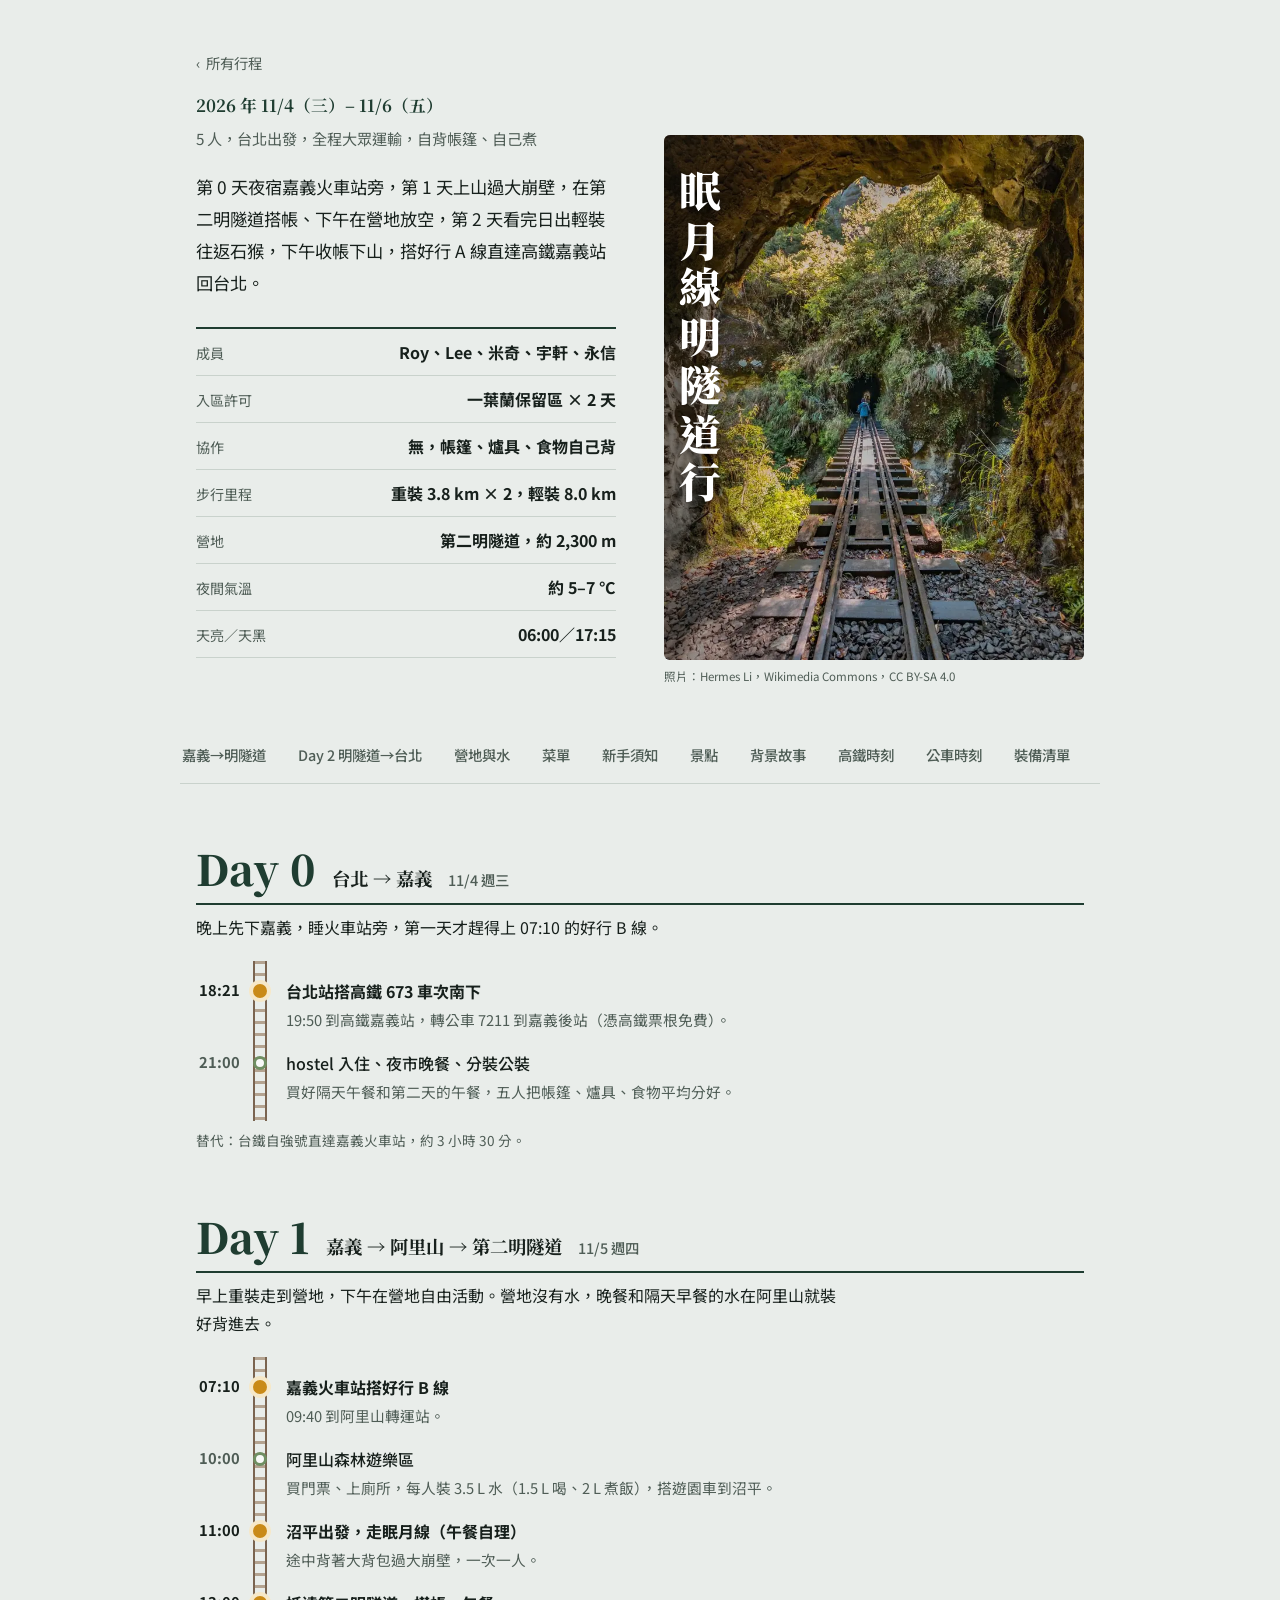
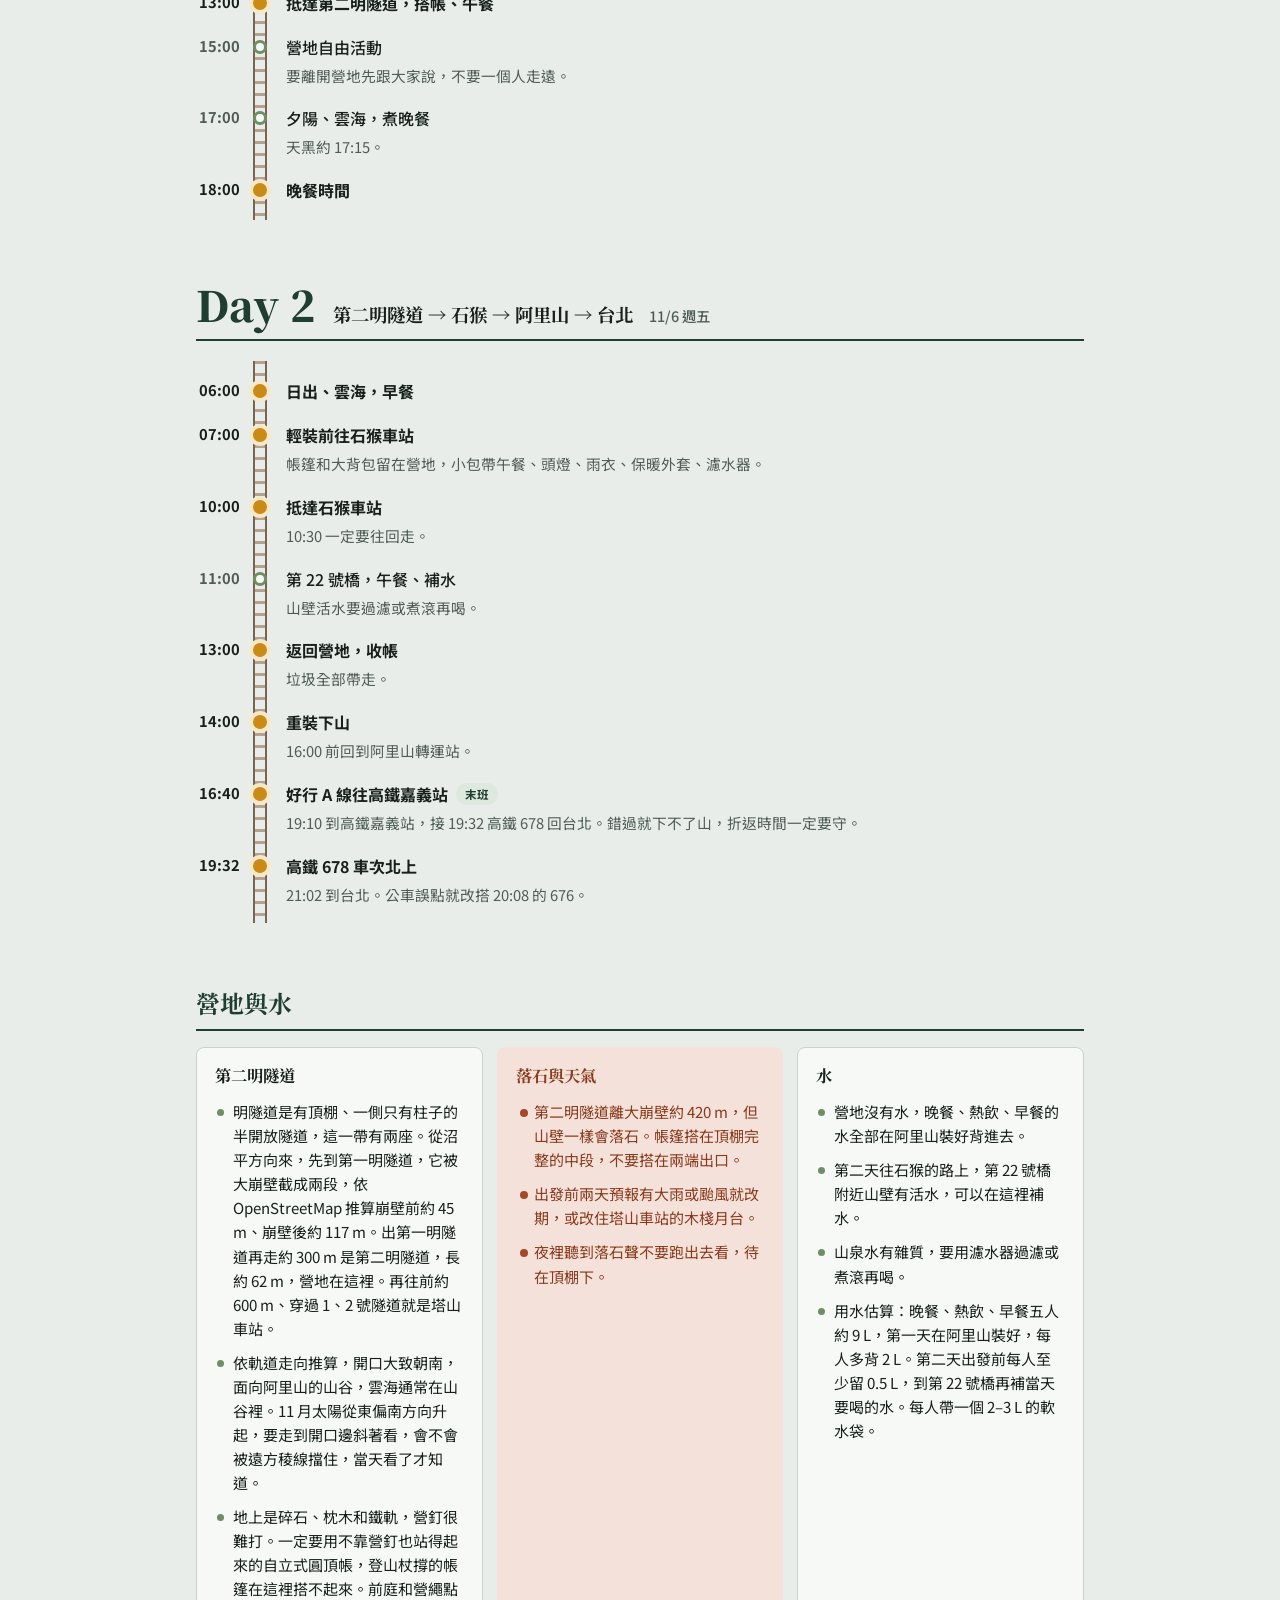
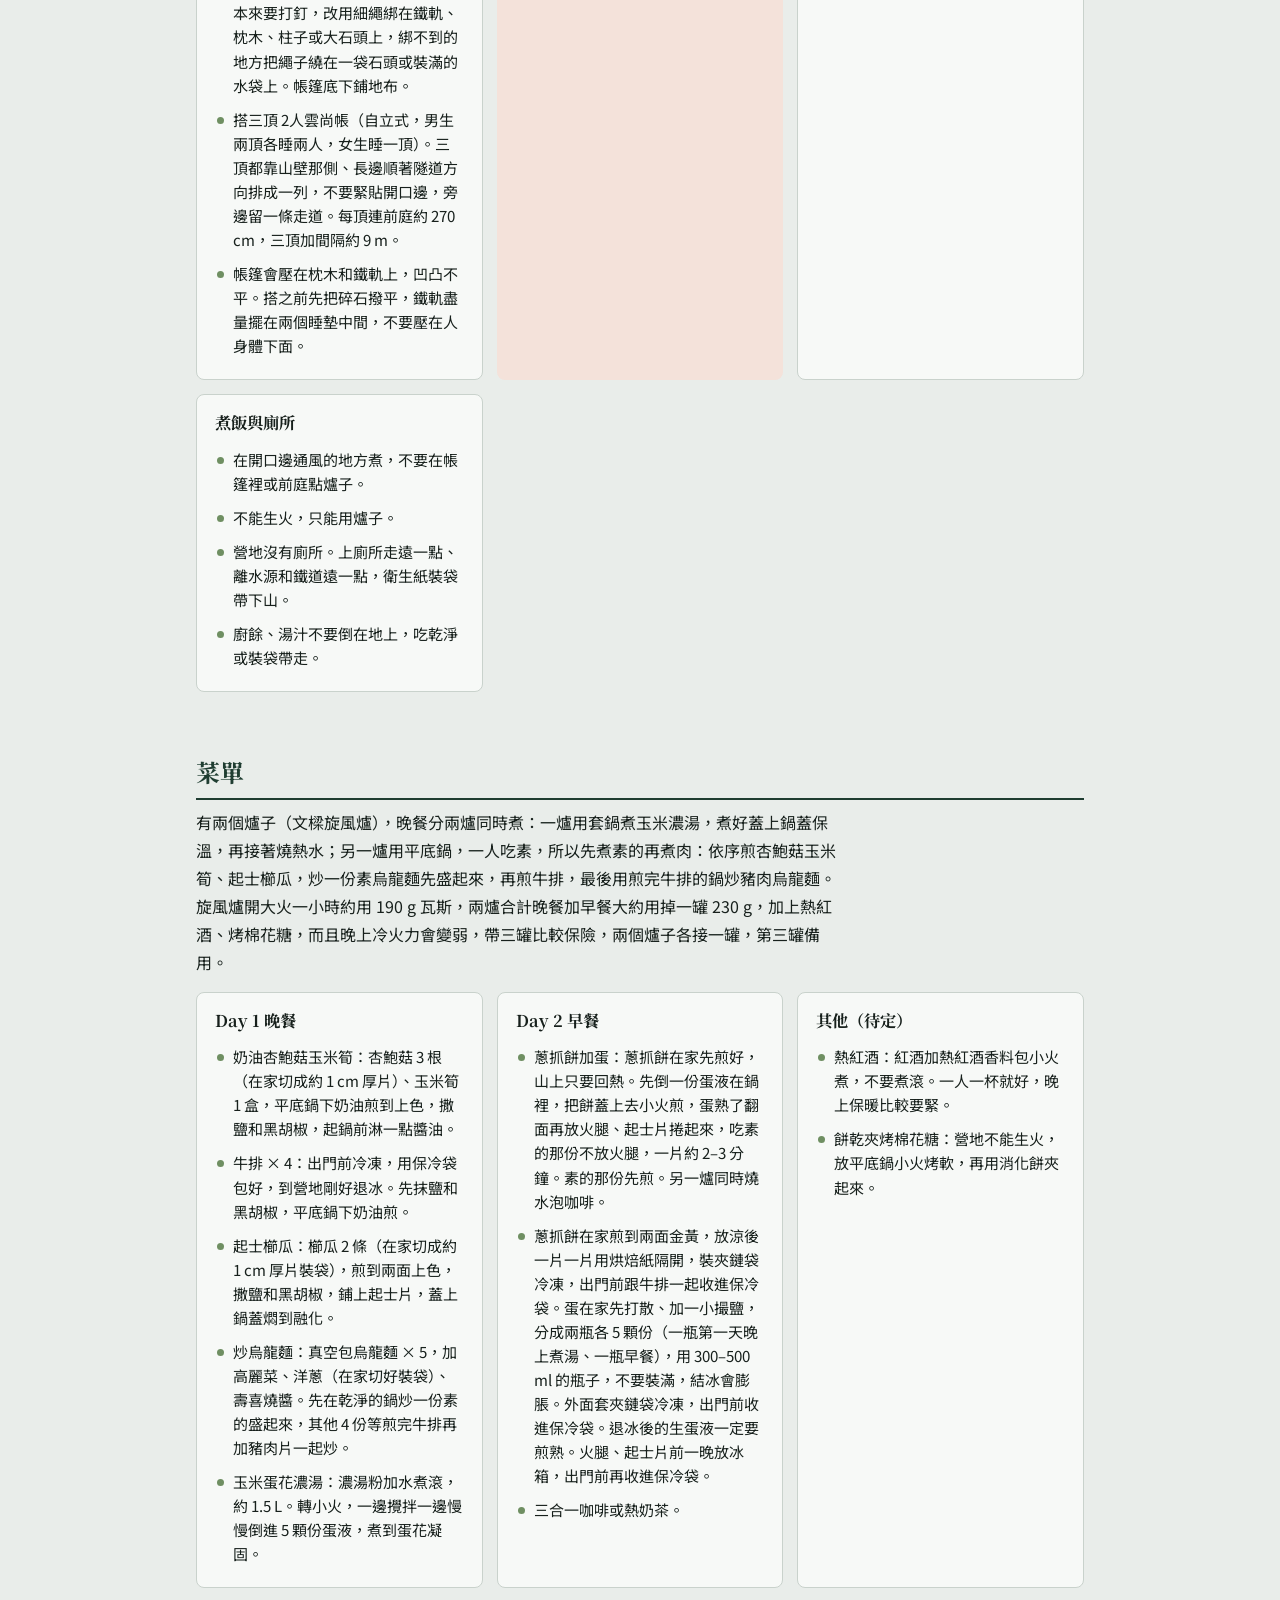
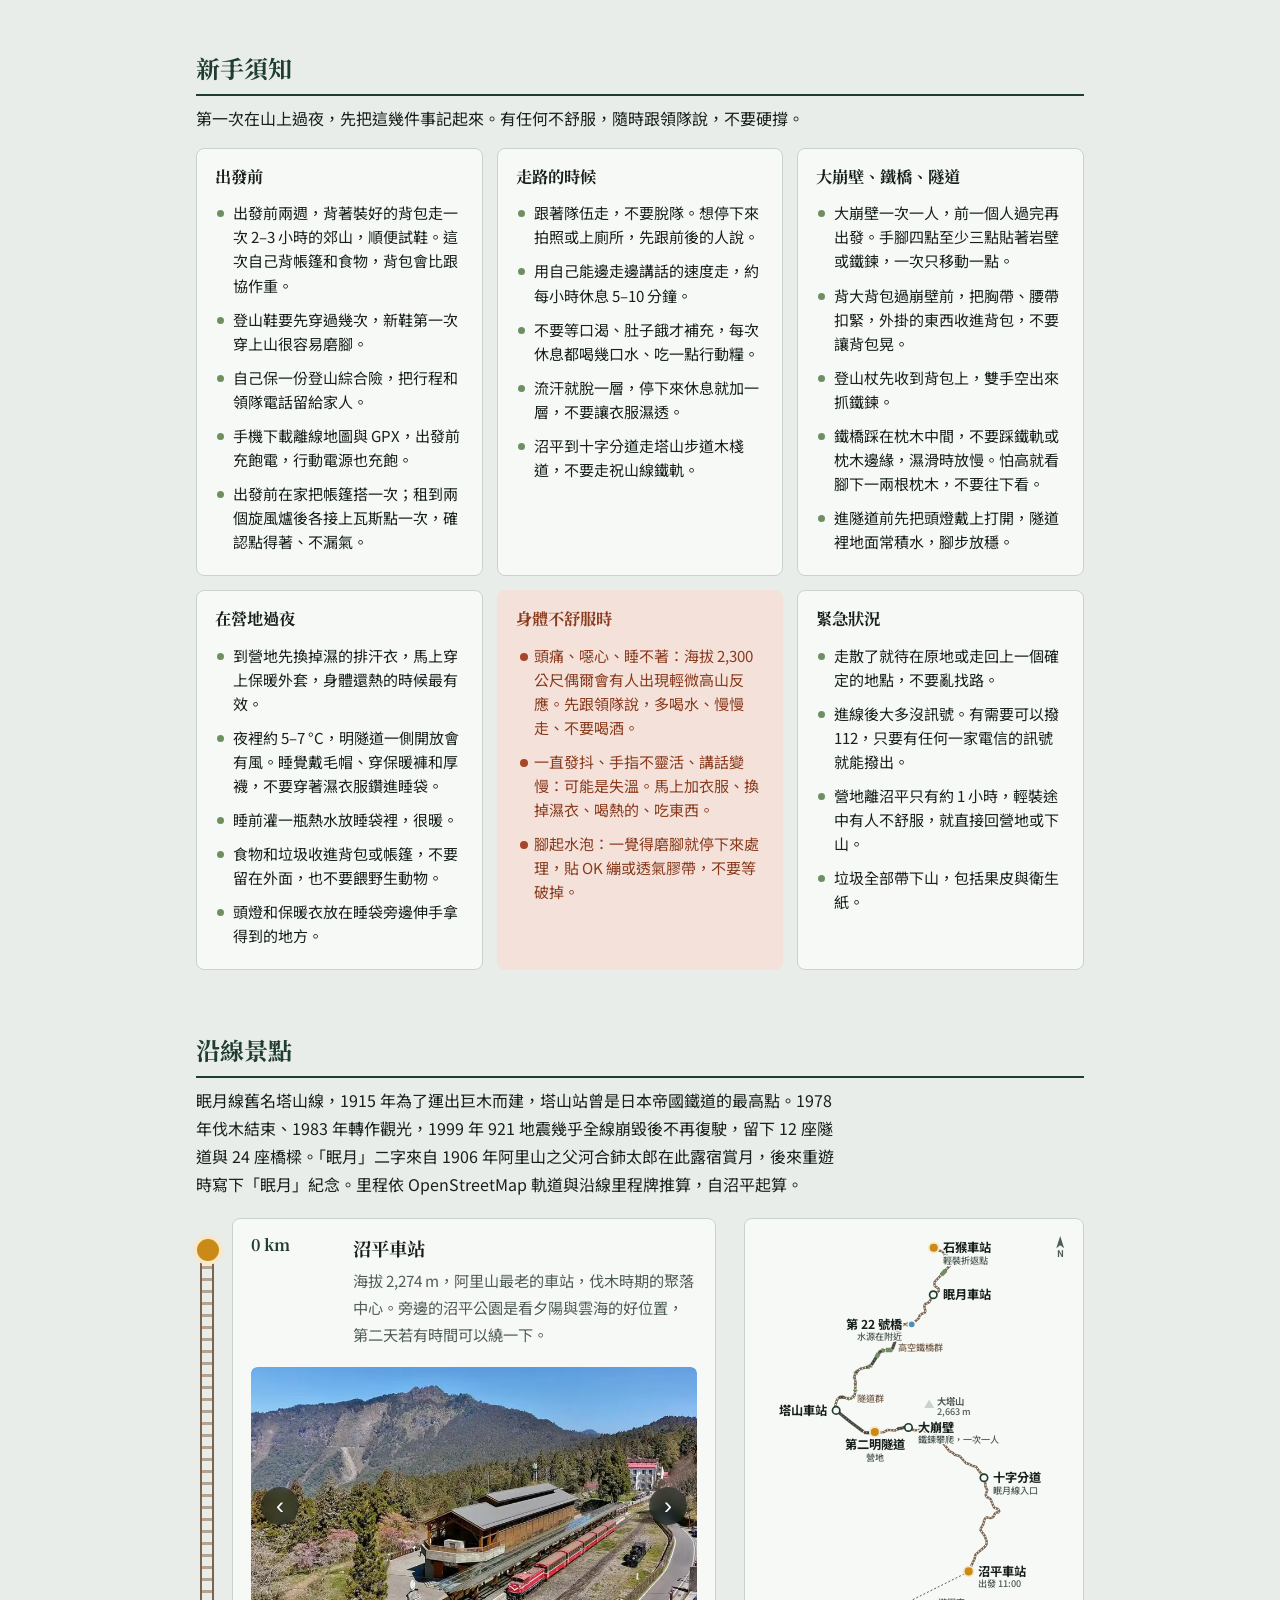
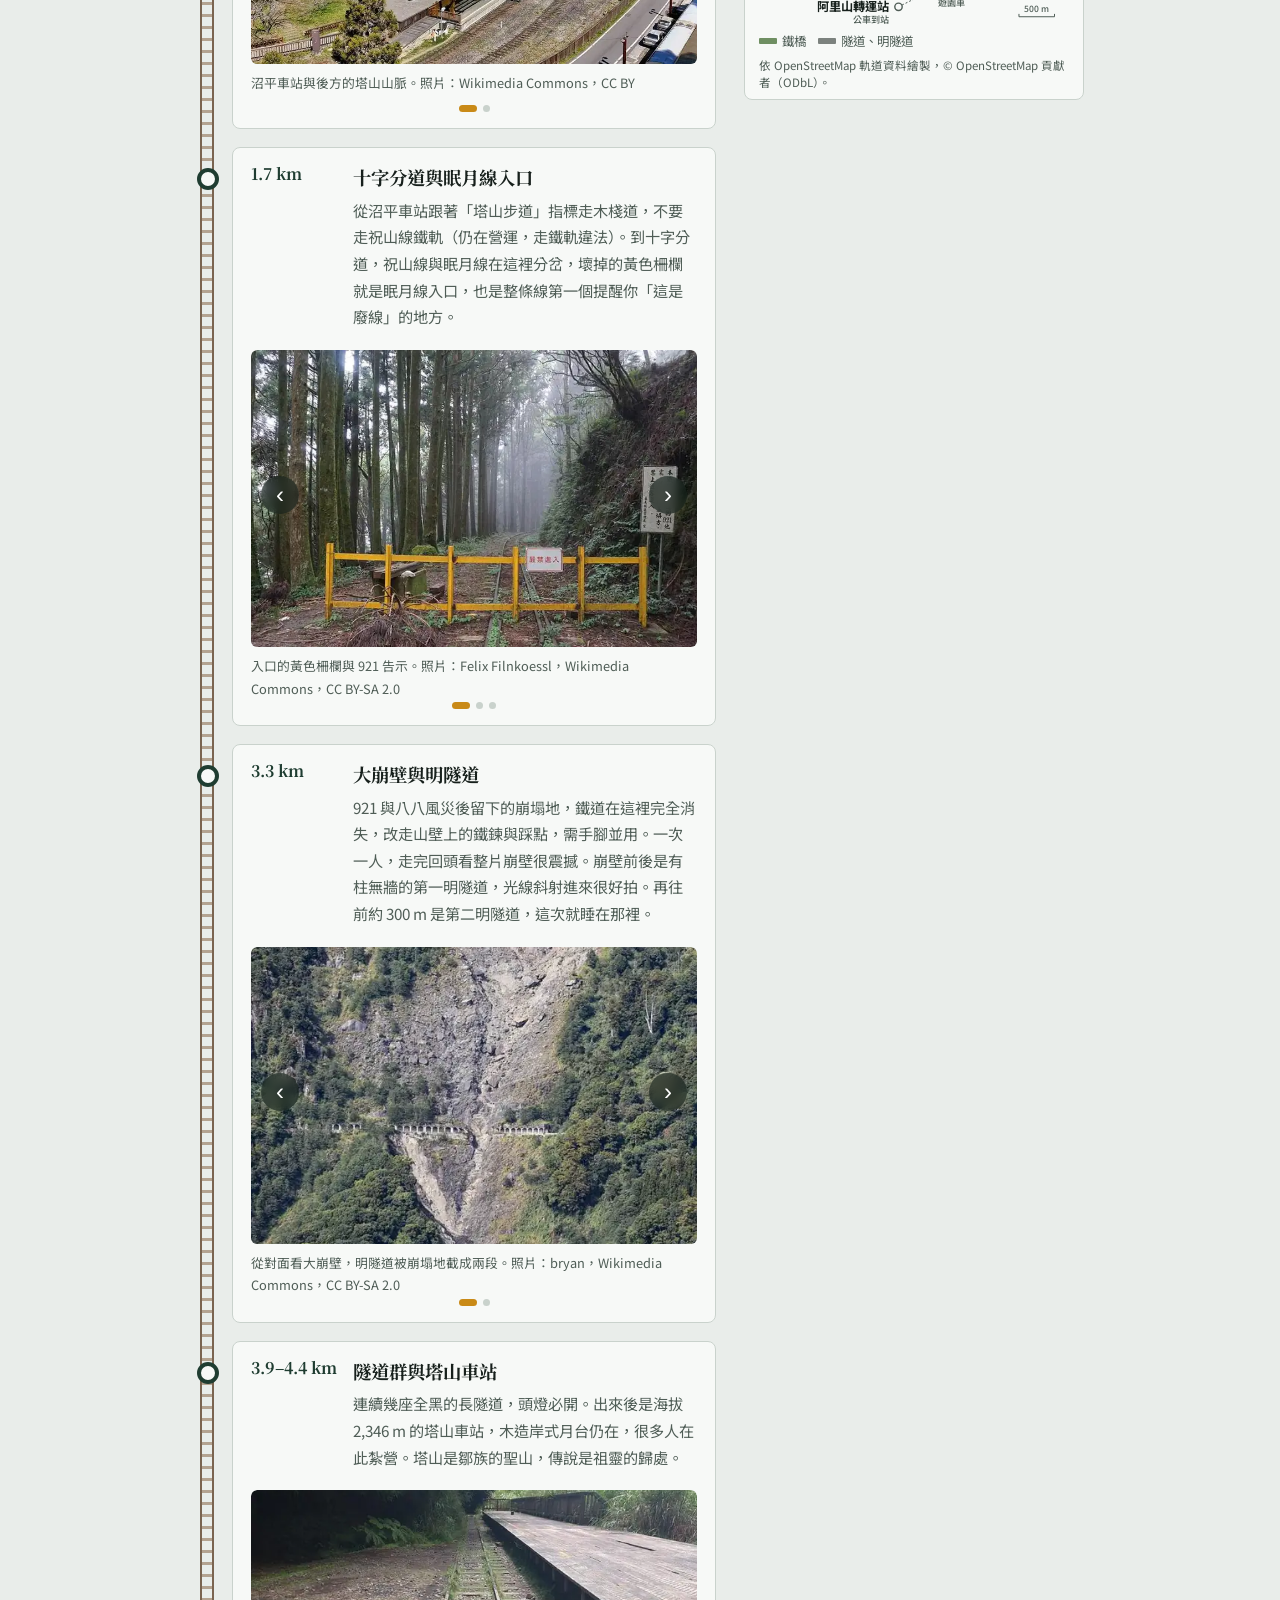
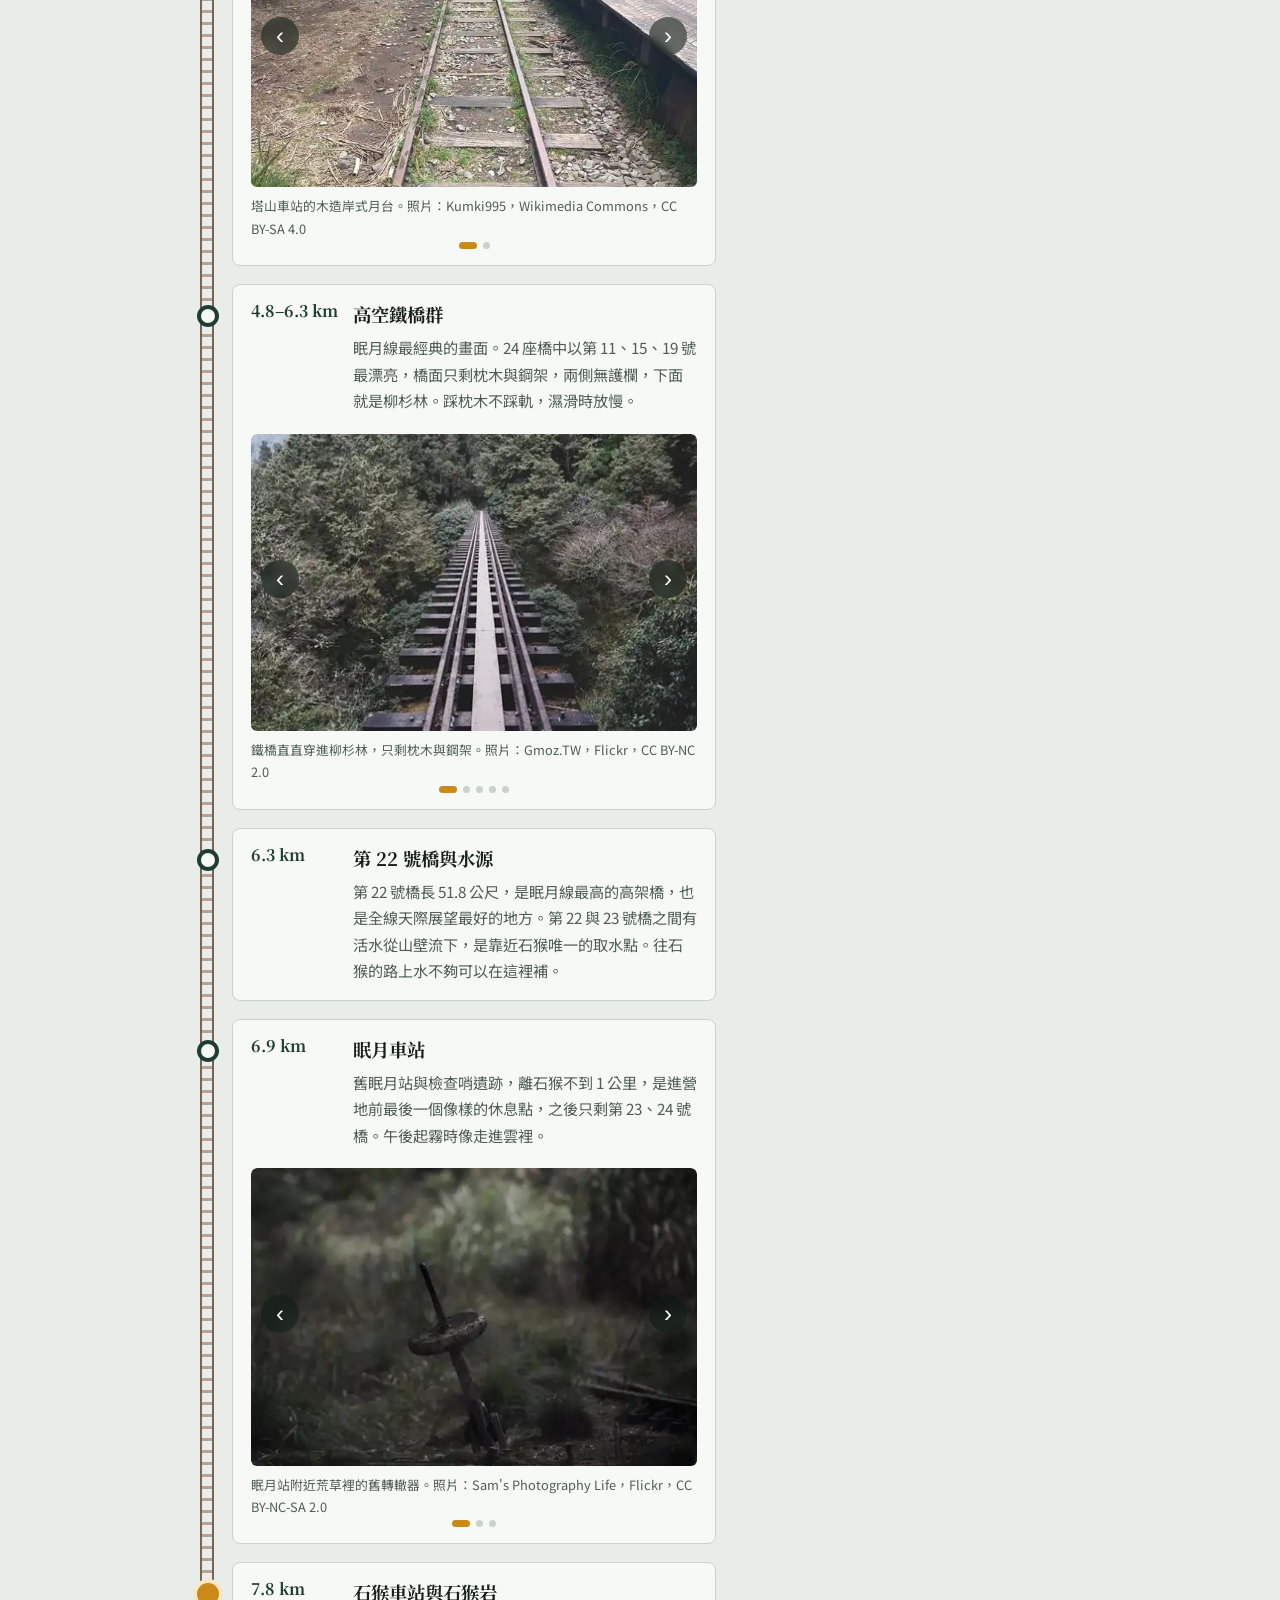
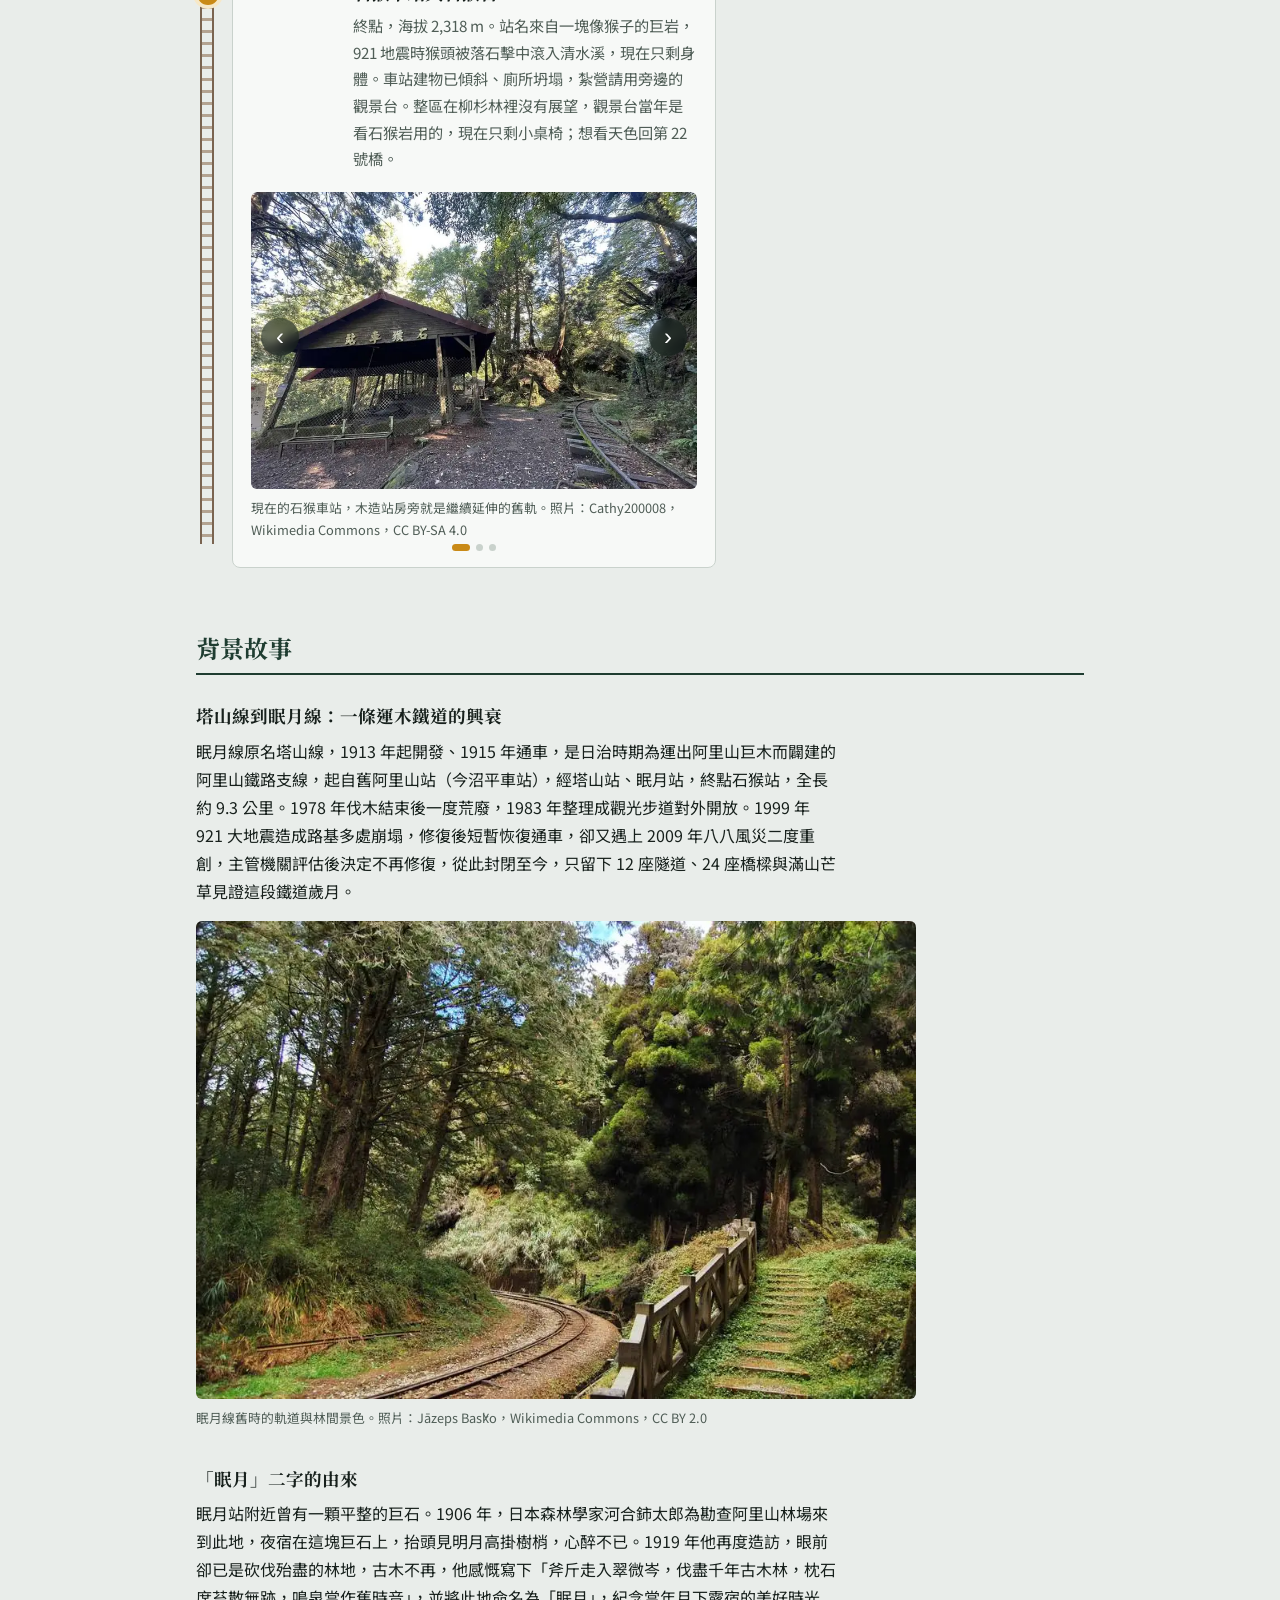
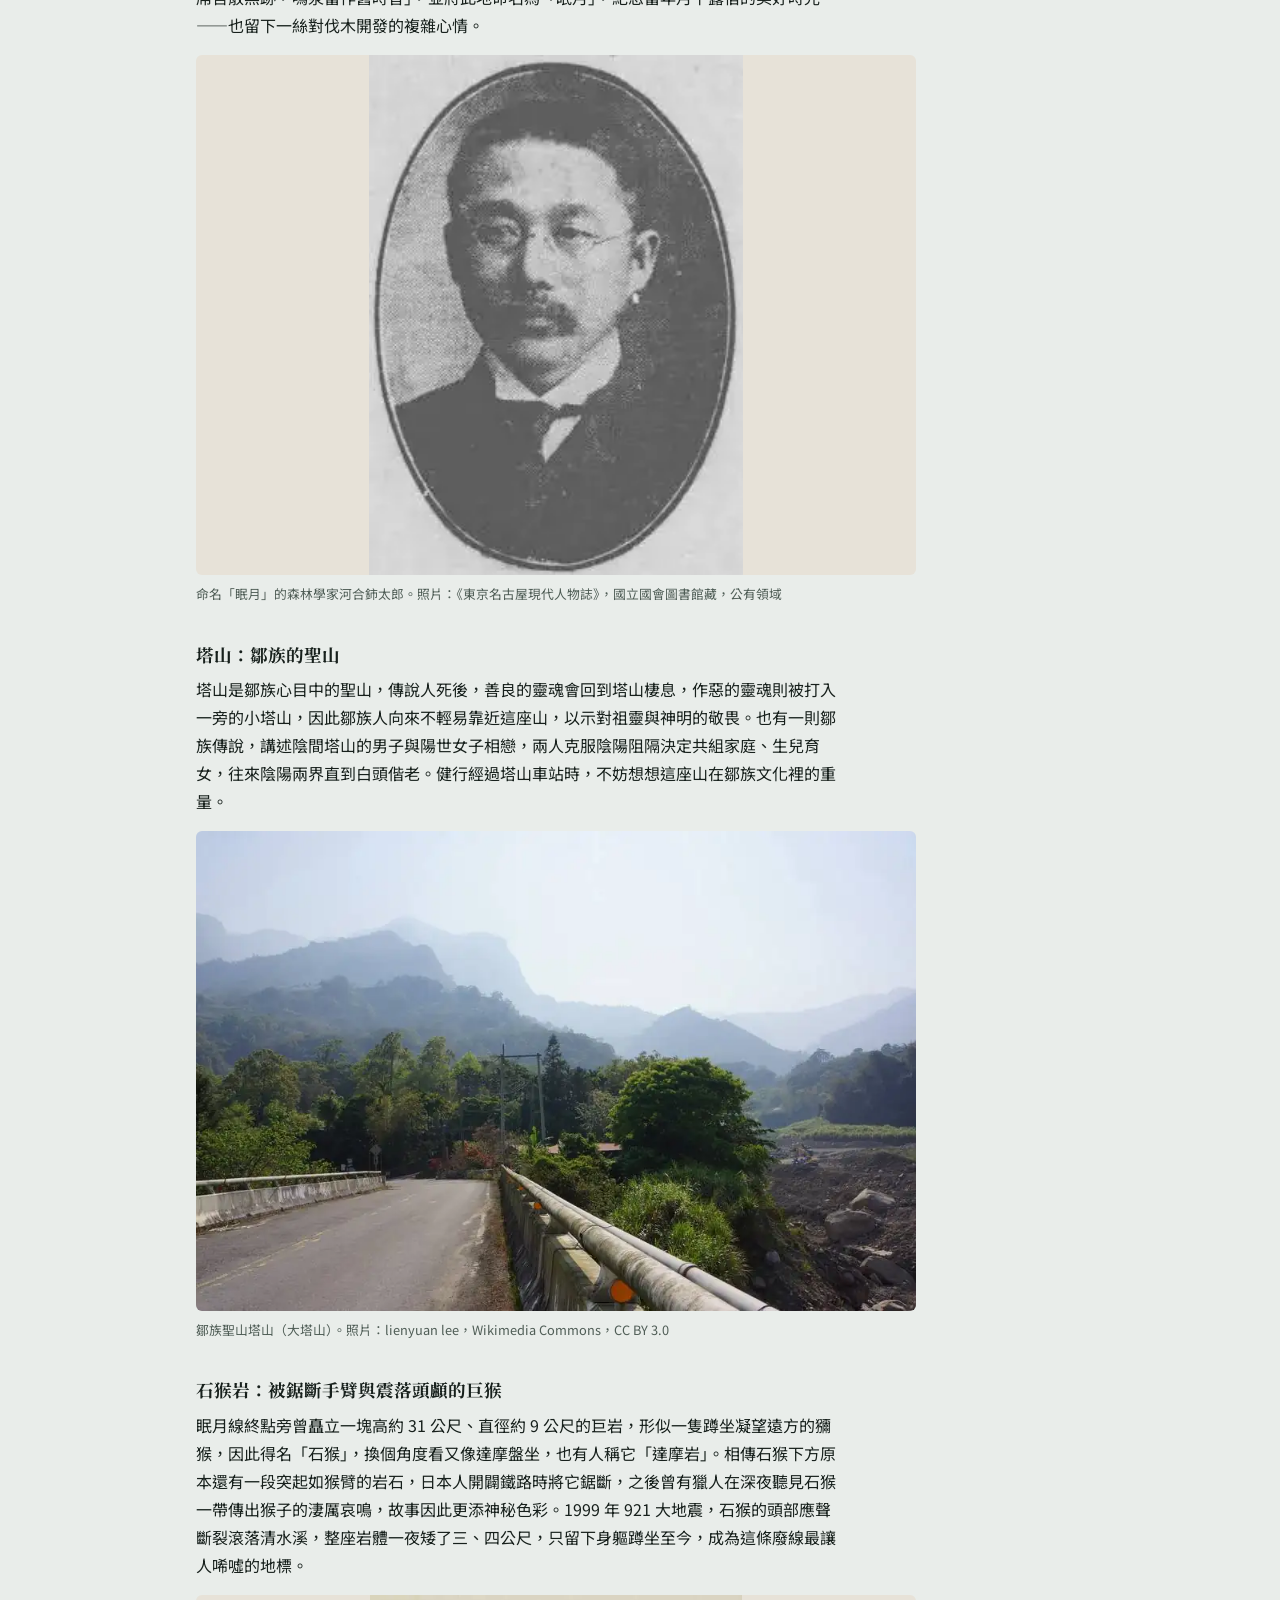
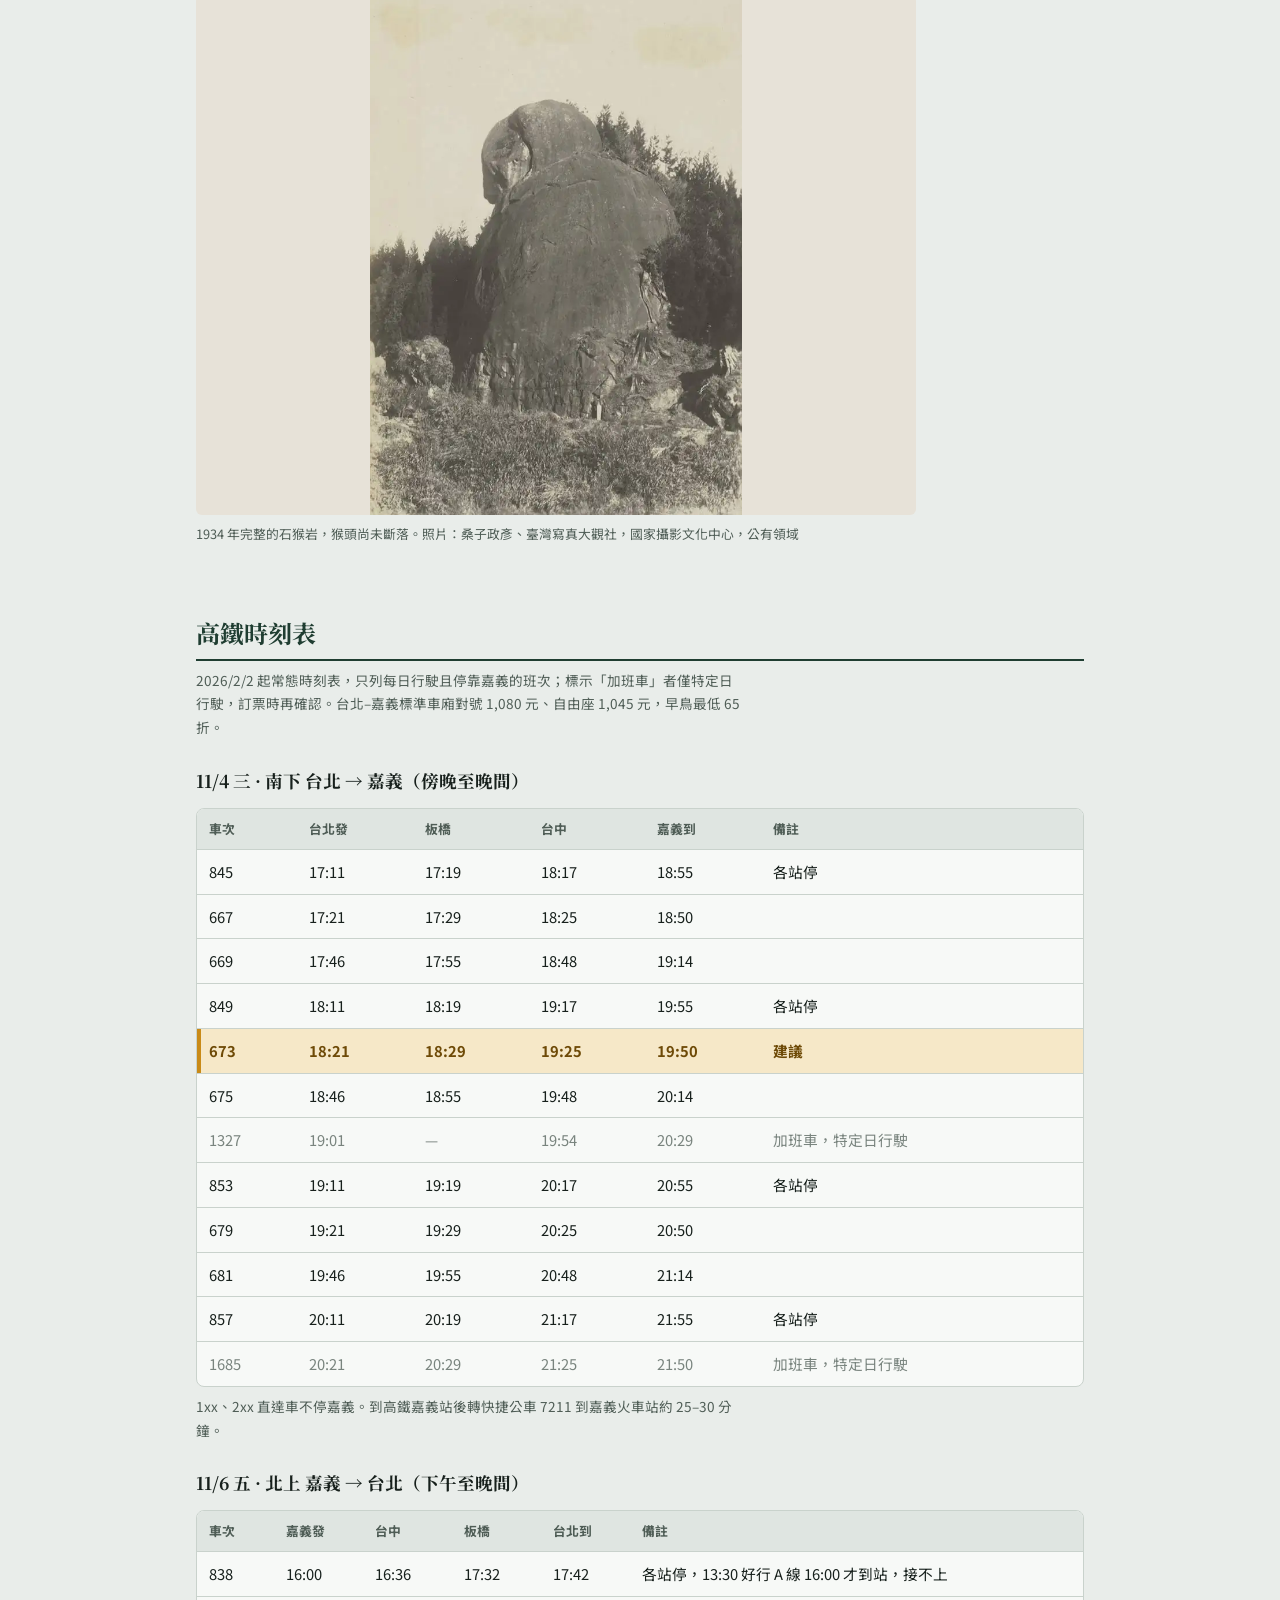
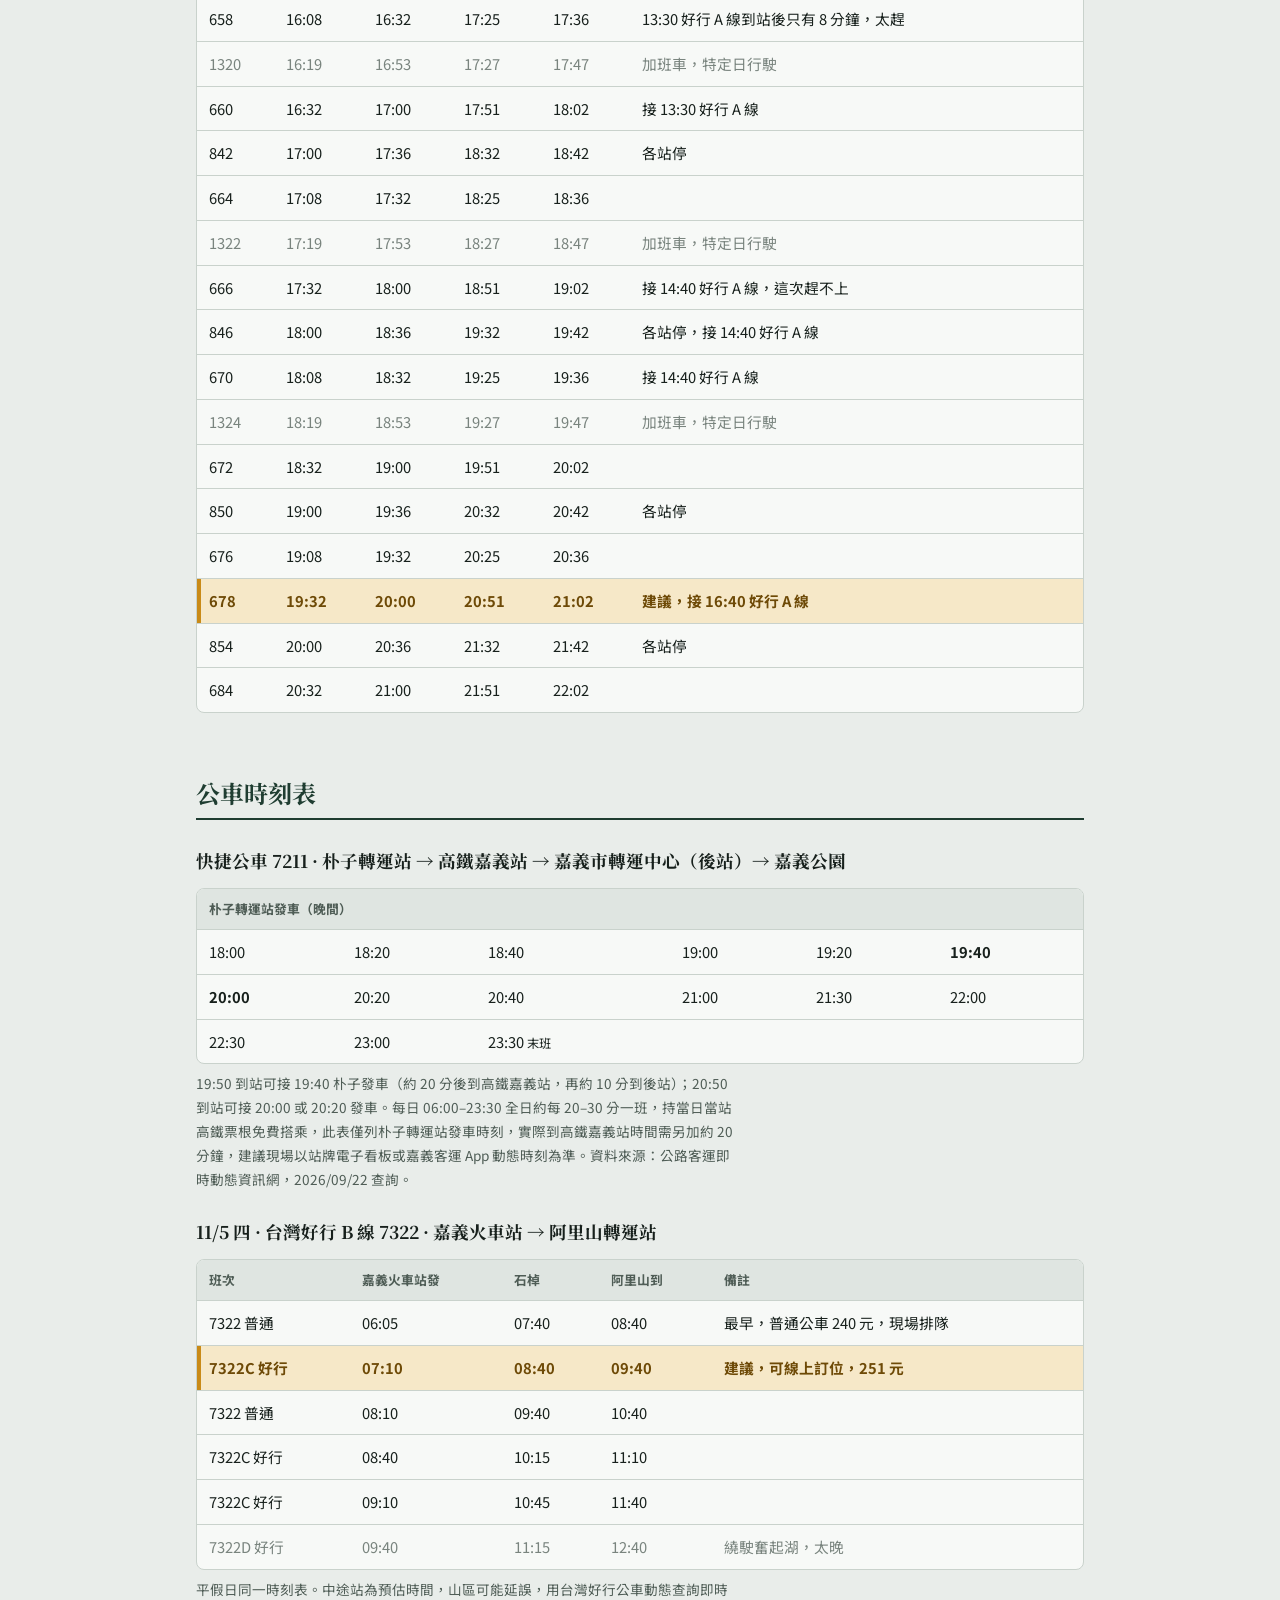
==== commit 0448c7a6: "明隧道行菜單加素食：杏鮑菇玉米筍、素烏龍麵，肉改四份 Co-Authored-By: Claude Opus 5.5 (1M context) <noreply@anthropic.com>" ====
--- a/2026-11-mianyue-tunnel/index.html
+++ b/2026-11-mianyue-tunnel/index.html
@@ -123,21 +123,22 @@
 </div>
 
 <h2 id="food" class="plain">菜單</h2>
-<p>有兩個爐子（文樑旋風爐），晚餐分兩爐同時煮：一爐用套鍋煮玉米濃湯，煮好蓋上鍋蓋保溫，再接著燒熱水；另一爐用平底鍋依序煎牛排、煎起士櫛瓜，最後用同一個平底鍋炒烏龍麵。旋風爐開大火一小時約用 190 g 瓦斯，兩爐合計晚餐加早餐大約用掉一罐 230 g，加上熱紅酒、烤棉花糖，而且晚上冷火力會變弱，帶三罐比較保險，兩個爐子各接一罐，第三罐備用。</p>
+<p>有兩個爐子（文樑旋風爐），晚餐分兩爐同時煮：一爐用套鍋煮玉米濃湯，煮好蓋上鍋蓋保溫，再接著燒熱水；另一爐用平底鍋，一人吃素，所以先煮素的再煮肉：依序煎杏鮑菇玉米筍、起士櫛瓜，炒一份素烏龍麵先盛起來，再煎牛排，最後用煎完牛排的鍋炒豬肉烏龍麵。旋風爐開大火一小時約用 190 g 瓦斯，兩爐合計晚餐加早餐大約用掉一罐 230 g，加上熱紅酒、烤棉花糖，而且晚上冷火力會變弱，帶三罐比較保險，兩個爐子各接一罐，第三罐備用。</p>
 <div class="tips">
   <div class="box">
     <h3>Day 1 晚餐</h3>
     <ul>
-      <li>牛排：出門前冷凍，用保冷袋包好，到營地剛好退冰。先抹鹽和黑胡椒，平底鍋下奶油煎。</li>
+      <li>奶油杏鮑菇玉米筍：杏鮑菇 3 根（在家切成約 1 cm 厚片）、玉米筍 1 盒，平底鍋下奶油煎到上色，撒鹽和黑胡椒，起鍋前淋一點醬油。</li>
+      <li>牛排 × 4：出門前冷凍，用保冷袋包好，到營地剛好退冰。先抹鹽和黑胡椒，平底鍋下奶油煎。</li>
       <li>起士櫛瓜：櫛瓜 2 條（在家切成約 1 cm 厚片裝袋），煎到兩面上色，撒鹽和黑胡椒，鋪上起士片，蓋上鍋蓋燜到融化。</li>
-      <li>炒烏龍麵：真空包烏龍麵 × 5，加豬肉片、高麗菜、洋蔥（在家切好裝袋）、壽喜燒醬。用煎完牛排的鍋直接炒。</li>
+      <li>炒烏龍麵：真空包烏龍麵 × 5，加高麗菜、洋蔥（在家切好裝袋）、壽喜燒醬。先在乾淨的鍋炒一份素的盛起來，其他 4 份等煎完牛排再加豬肉片一起炒。</li>
       <li>玉米蛋花濃湯：濃湯粉加水煮滾，約 1.5 L。轉小火，一邊攪拌一邊慢慢倒進 5 顆份蛋液，煮到蛋花凝固。</li>
     </ul>
   </div>
   <div class="box">
     <h3>Day 2 早餐</h3>
     <ul>
-      <li>蔥抓餅加蛋：蔥抓餅在家先煎好，山上只要回熱。先倒一份蛋液在鍋裡，把餅蓋上去小火煎，蛋熟了翻面再放火腿、起士片捲起來，一片約 2–3 分鐘。另一爐同時燒水泡咖啡。</li>
+      <li>蔥抓餅加蛋：蔥抓餅在家先煎好，山上只要回熱。先倒一份蛋液在鍋裡，把餅蓋上去小火煎，蛋熟了翻面再放火腿、起士片捲起來，吃素的那份不放火腿，一片約 2–3 分鐘。素的那份先煎。另一爐同時燒水泡咖啡。</li>
       <li>蔥抓餅在家煎到兩面金黃，放涼後一片一片用烘焙紙隔開，裝夾鏈袋冷凍，出門前跟牛排一起收進保冷袋。蛋在家先打散、加一小撮鹽，分成兩瓶各 5 顆份（一瓶第一天晚上煮湯、一瓶早餐），用 300–500 ml 的瓶子，不要裝滿，結冰會膨脹。外面套夾鏈袋冷凍，出門前收進保冷袋。退冰後的生蛋液一定要煎熟。火腿、起士片前一晚放冰箱，出門前再收進保冷袋。</li>
       <li>三合一咖啡或熱奶茶。</li>
     </ul>
@@ -487,16 +488,18 @@
   <div class="box chk">
     <h3>公糧</h3>
     <ul>
-      <li class="must">牛排 × 5 片（冷凍）</li>
+      <li class="must">牛排 × 4 片（冷凍）</li>
       <li class="must">櫛瓜 × 2 條（切片裝袋）</li>
+      <li class="must">杏鮑菇 × 3 根（切片裝袋）</li>
+      <li class="must">玉米筍 × 1 盒</li>
       <li class="must">起士片 × 4（櫛瓜用）</li>
-      <li class="must">豬肉片 × 1 盒，約 300 g（冷凍）</li>
+      <li class="must">豬肉片 × 1 盒，約 300 g（冷凍，4 人份）</li>
       <li class="must">真空包烏龍麵 × 5</li>
       <li class="must">高麗菜、洋蔥（切好裝袋）</li>
       <li class="must">壽喜燒醬（小瓶分裝）</li>
       <li class="must">玉米濃湯粉（約 1.5 L 份）</li>
       <li class="must">蔥抓餅 × 5（在家先煎好，冷凍）</li>
-      <li class="must">火腿片 × 5</li>
+      <li class="must">火腿片 × 4</li>
       <li class="must">起士片 × 5（蔥抓餅用）</li>
       <li class="must">蛋液 10 顆份（打散冷凍，分兩瓶各 5 顆份，套夾鏈袋）</li>
       <li class="must">三合一咖啡或奶茶 × 5</li>
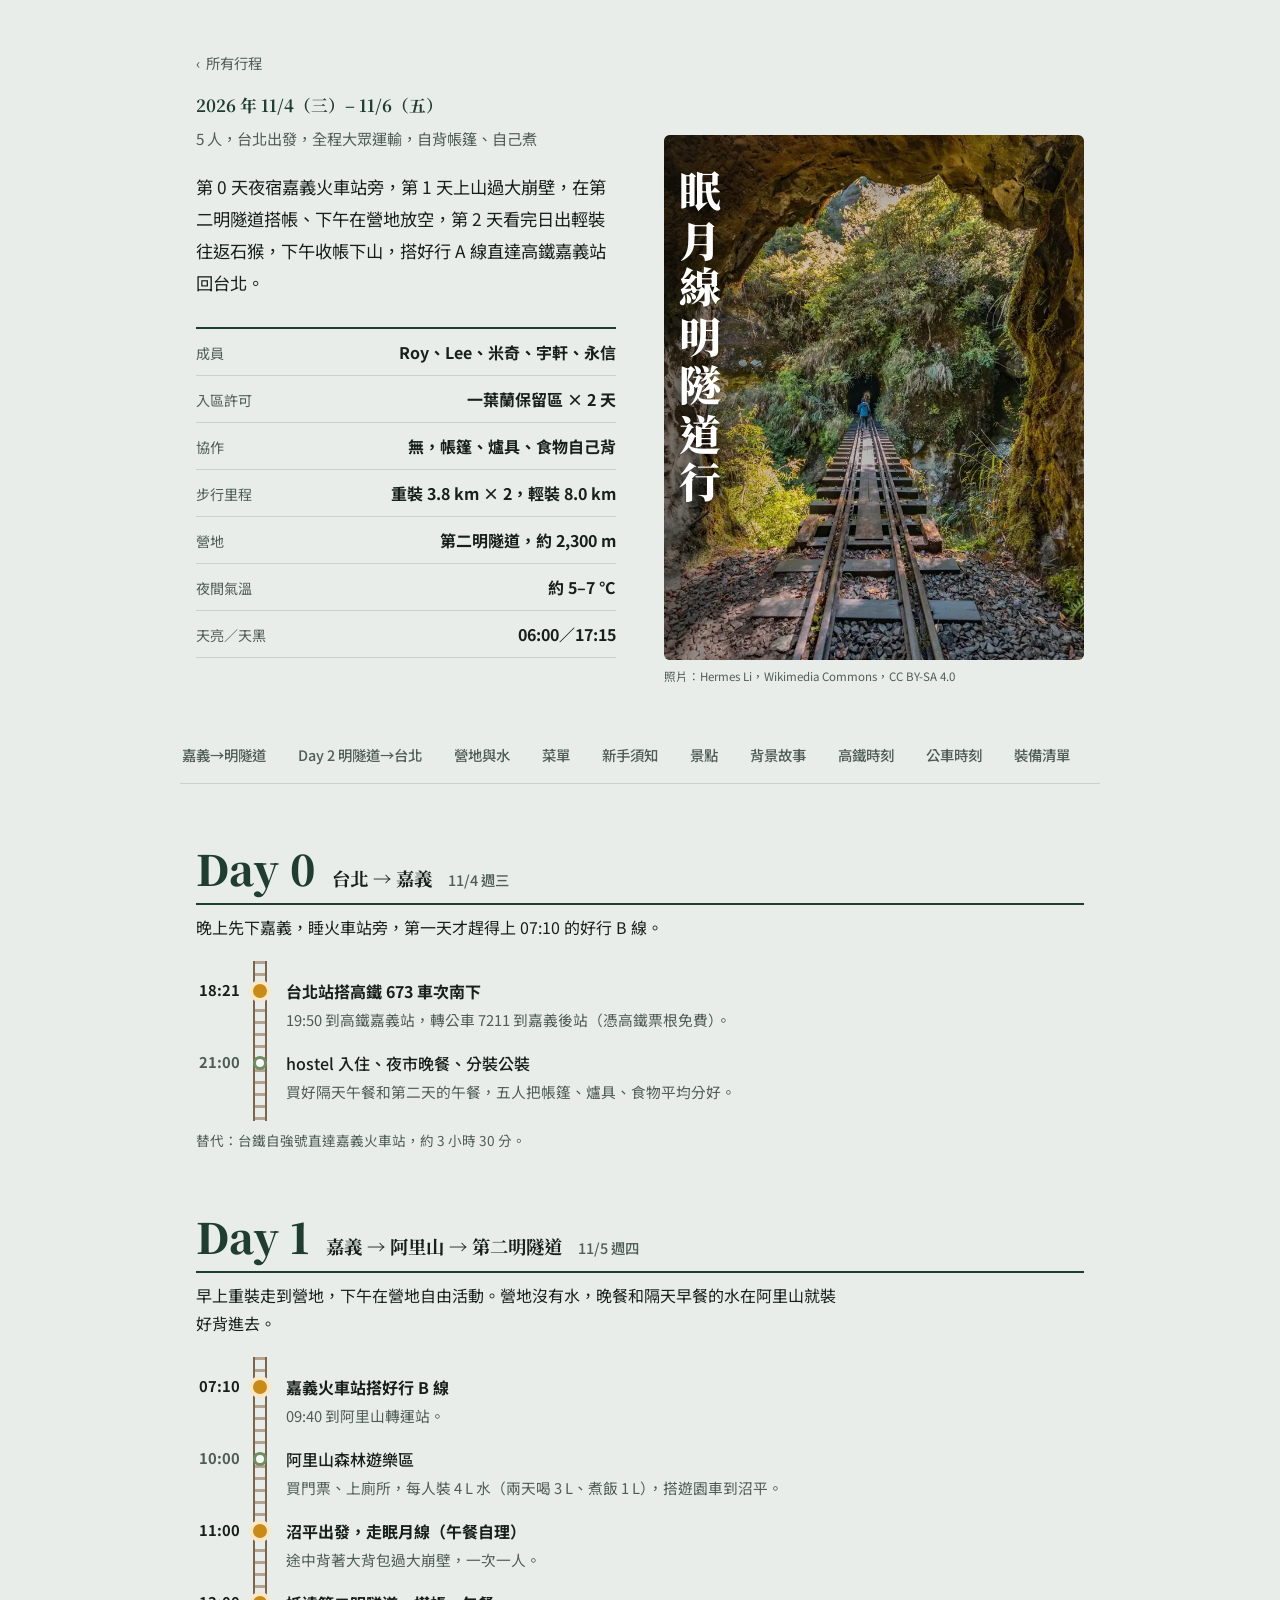
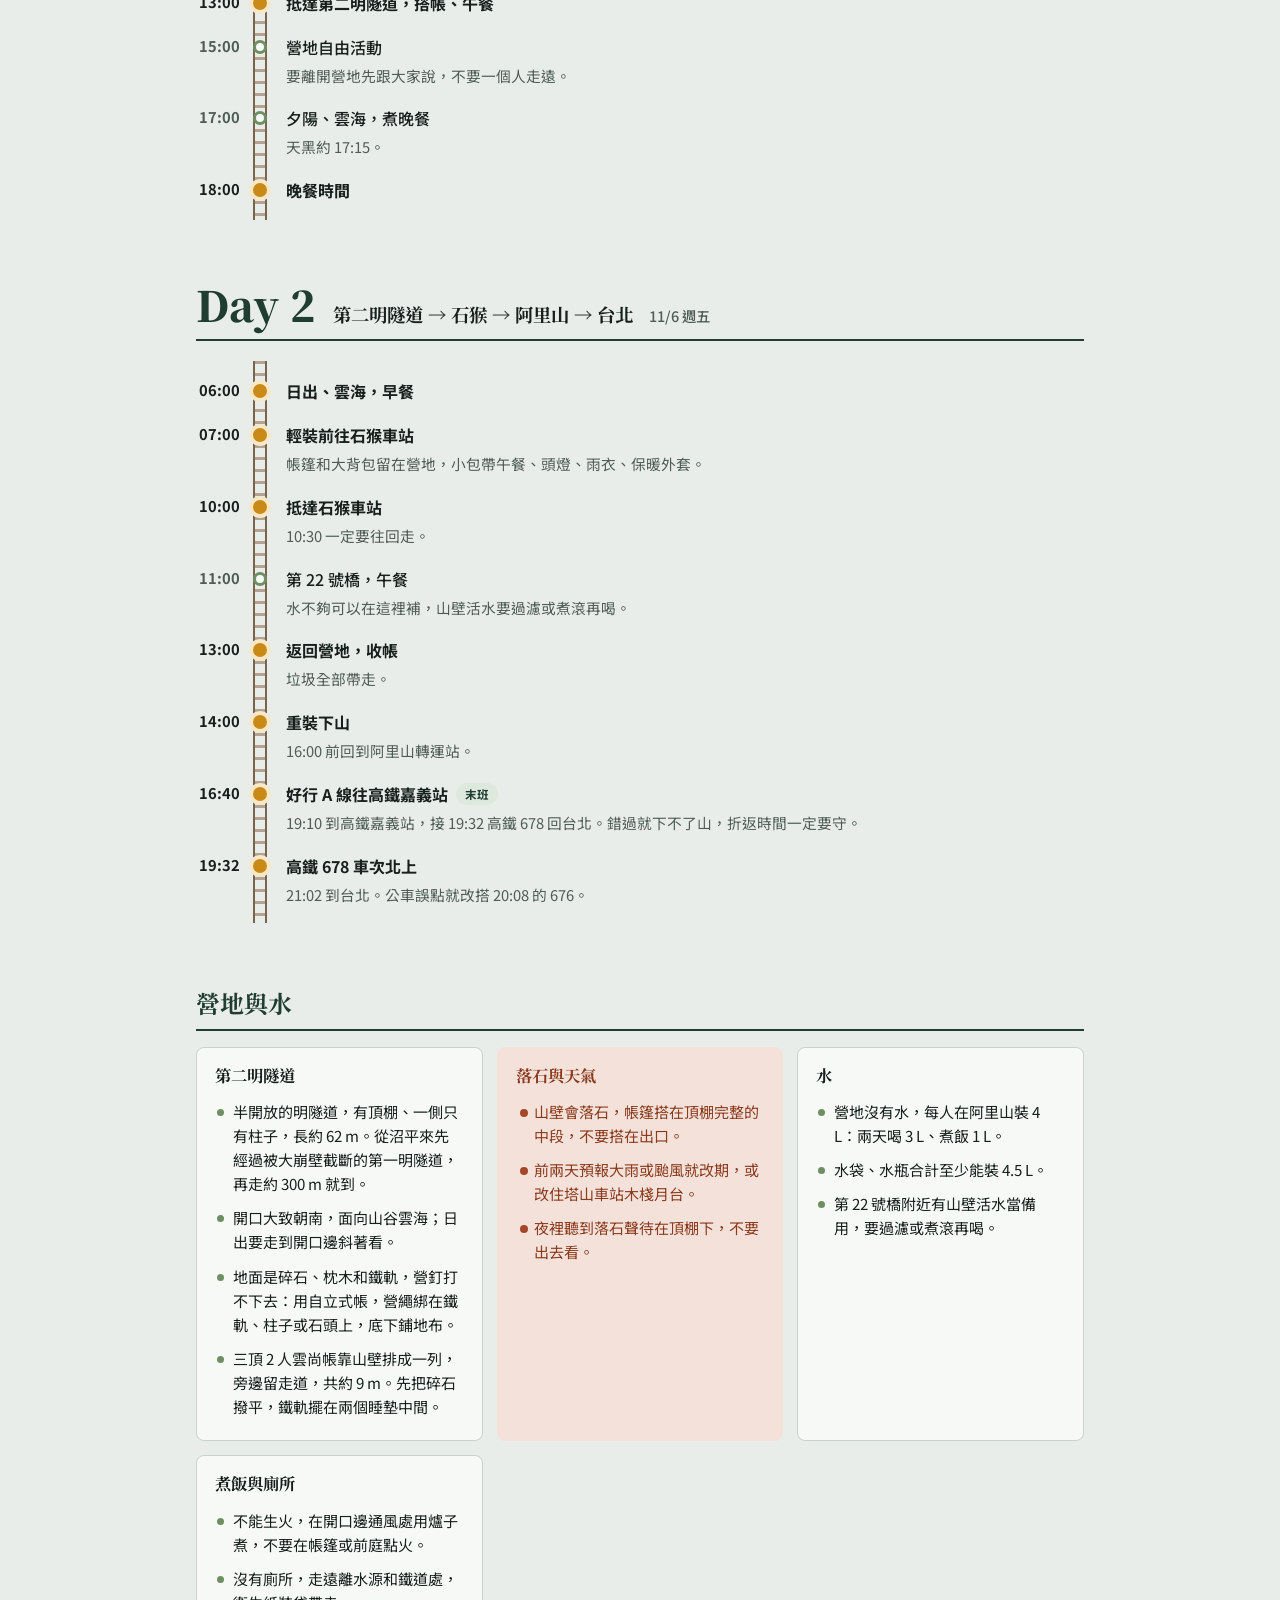
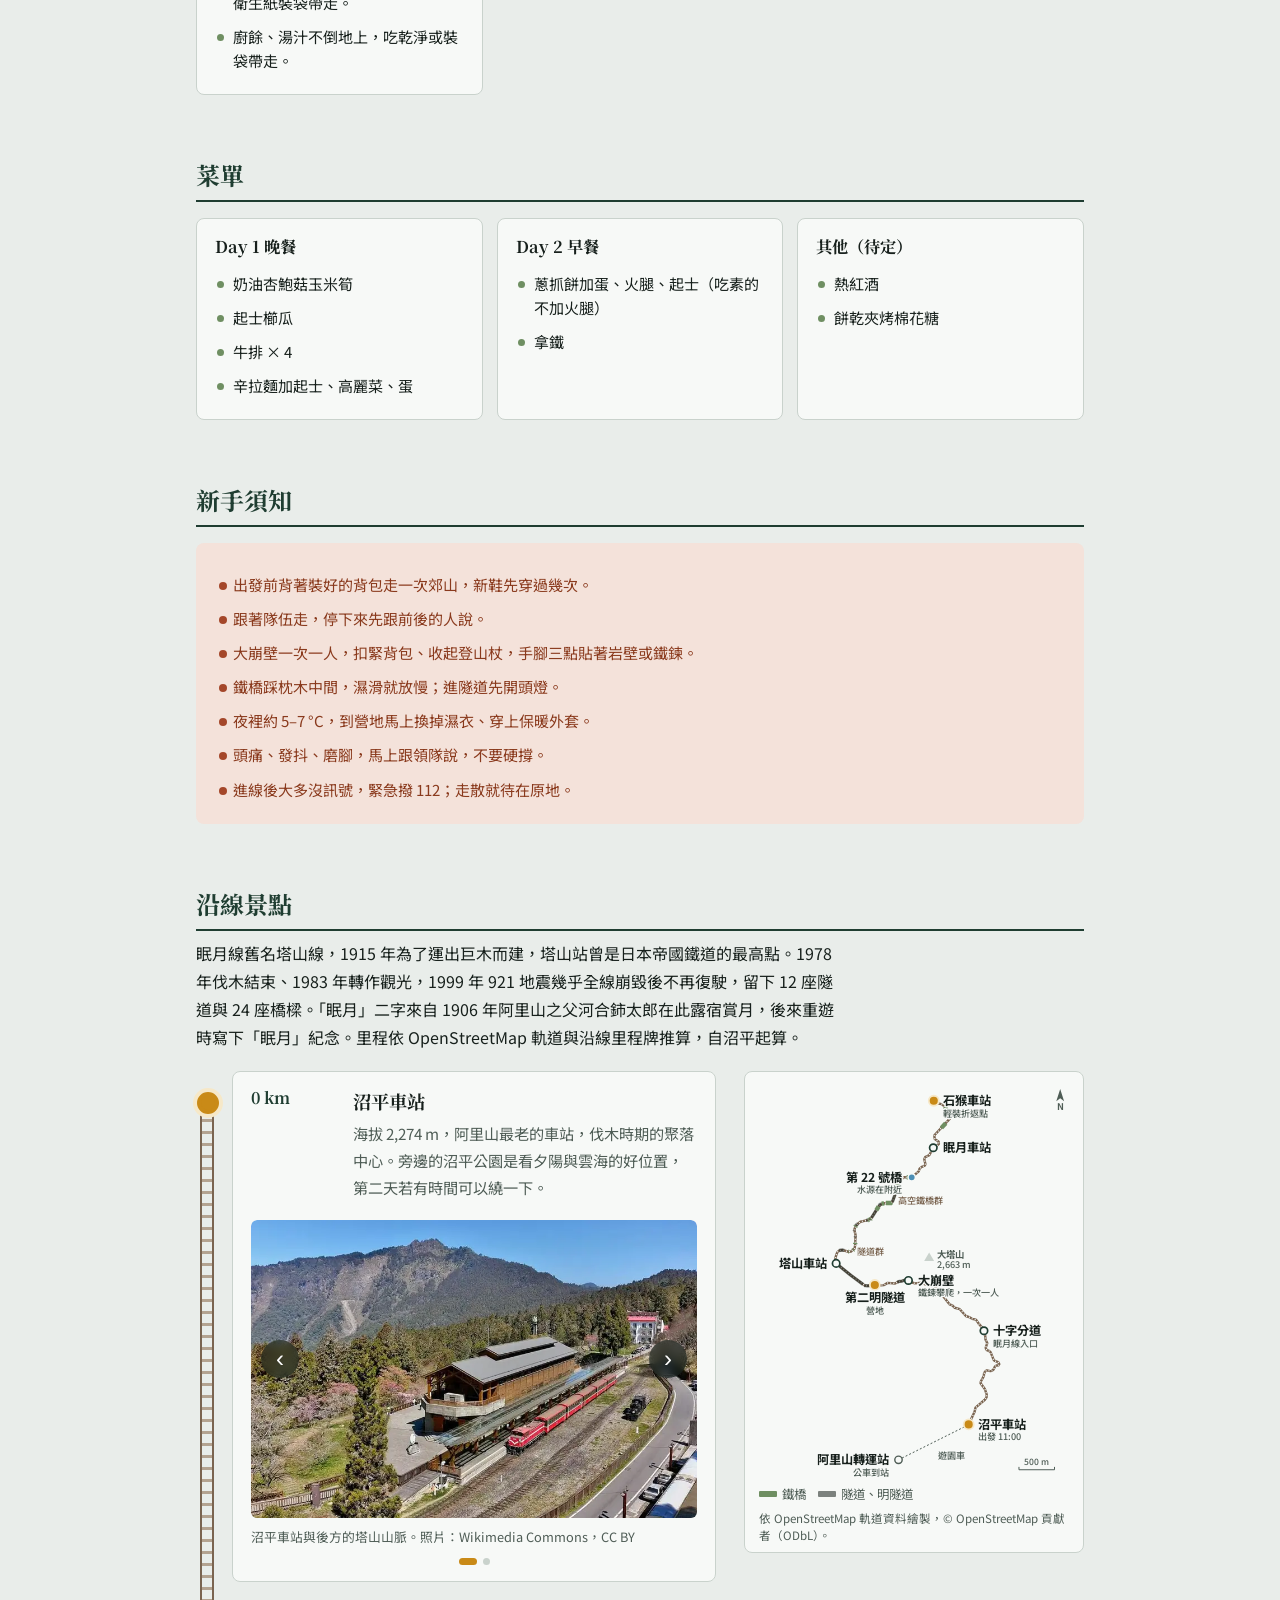
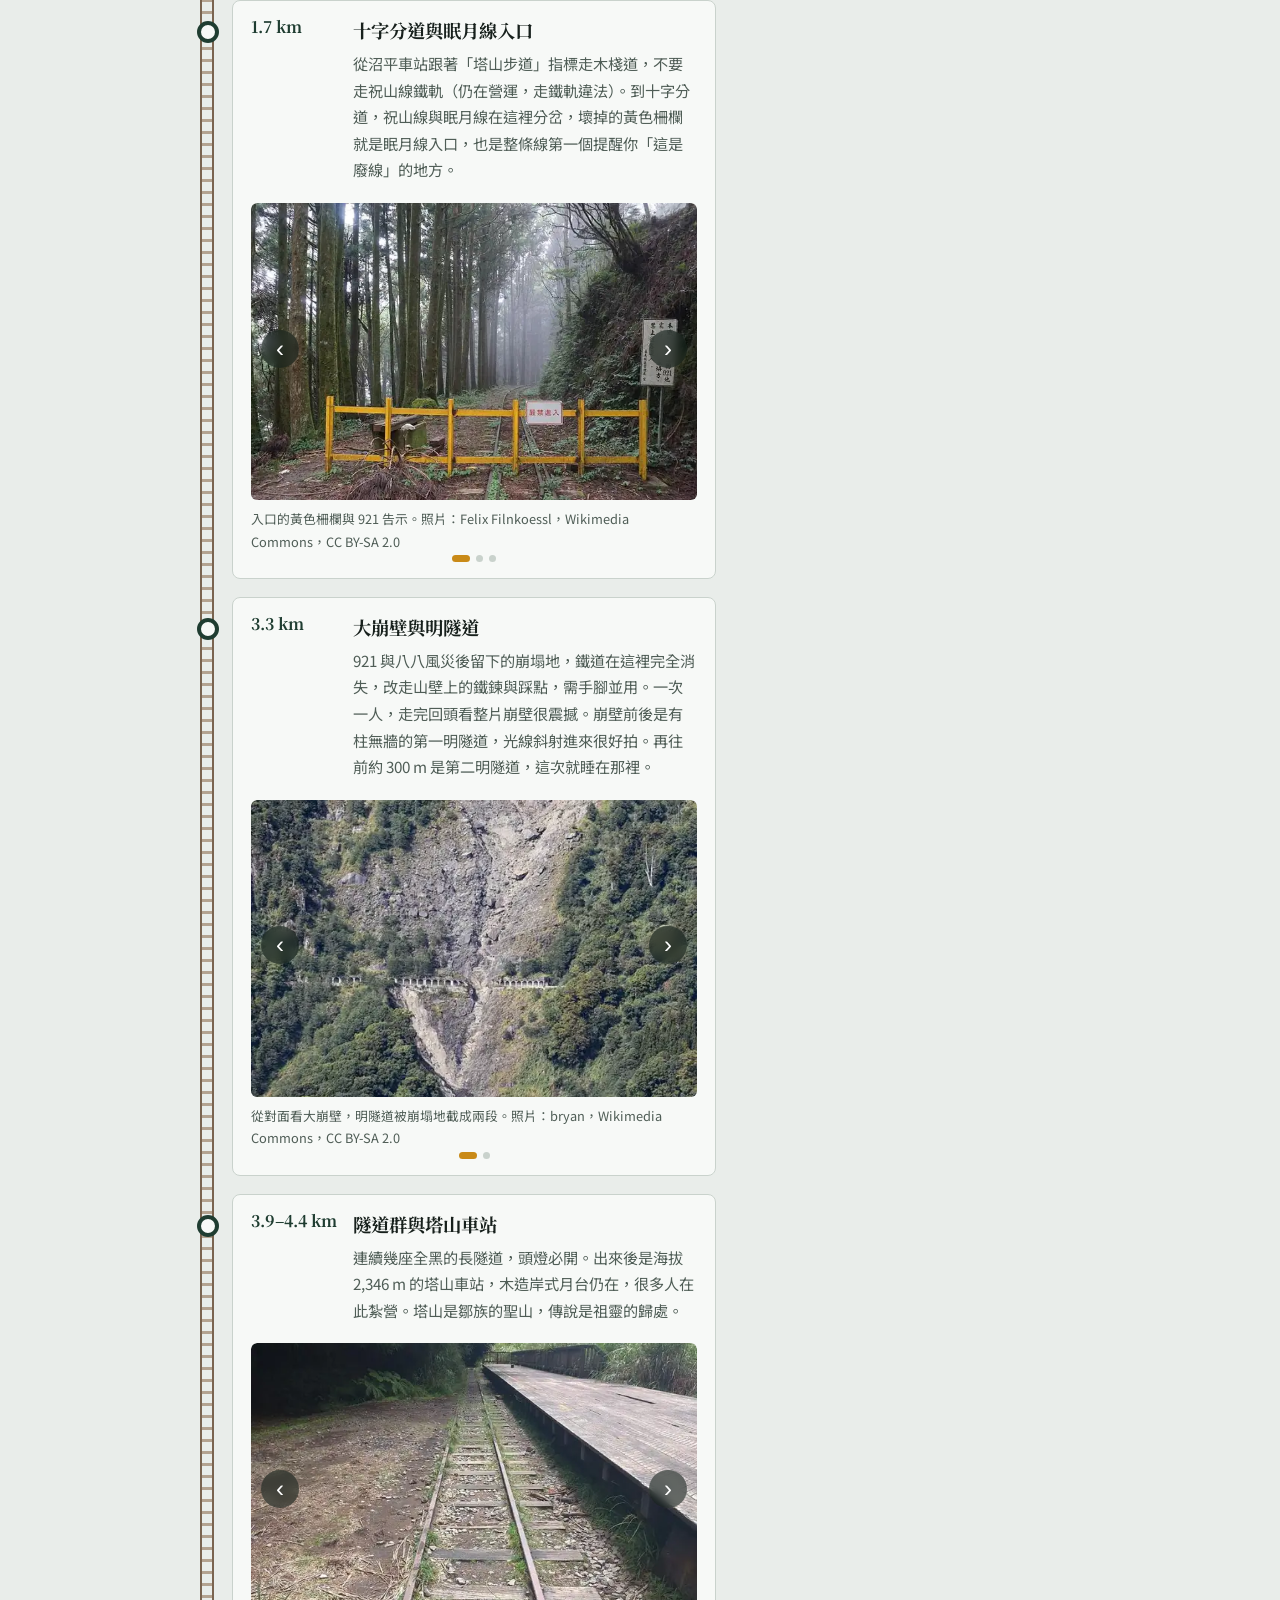
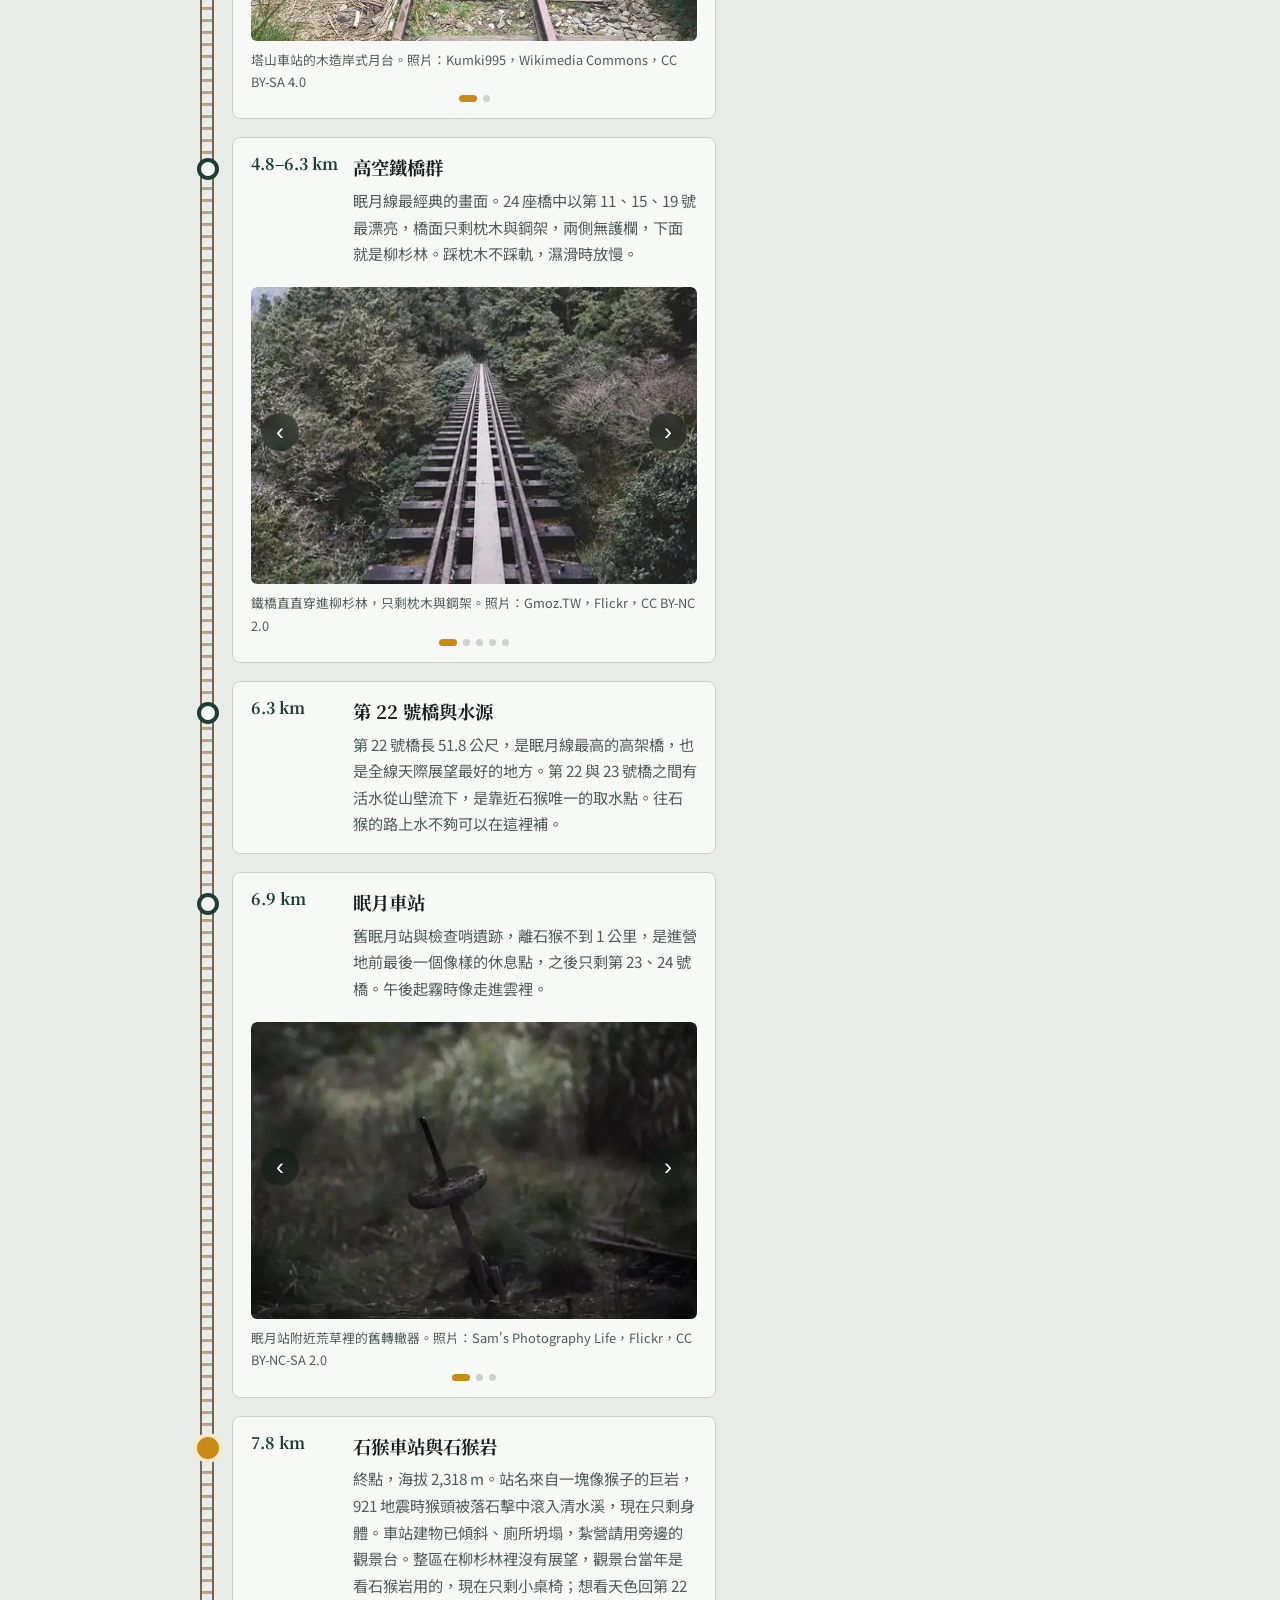
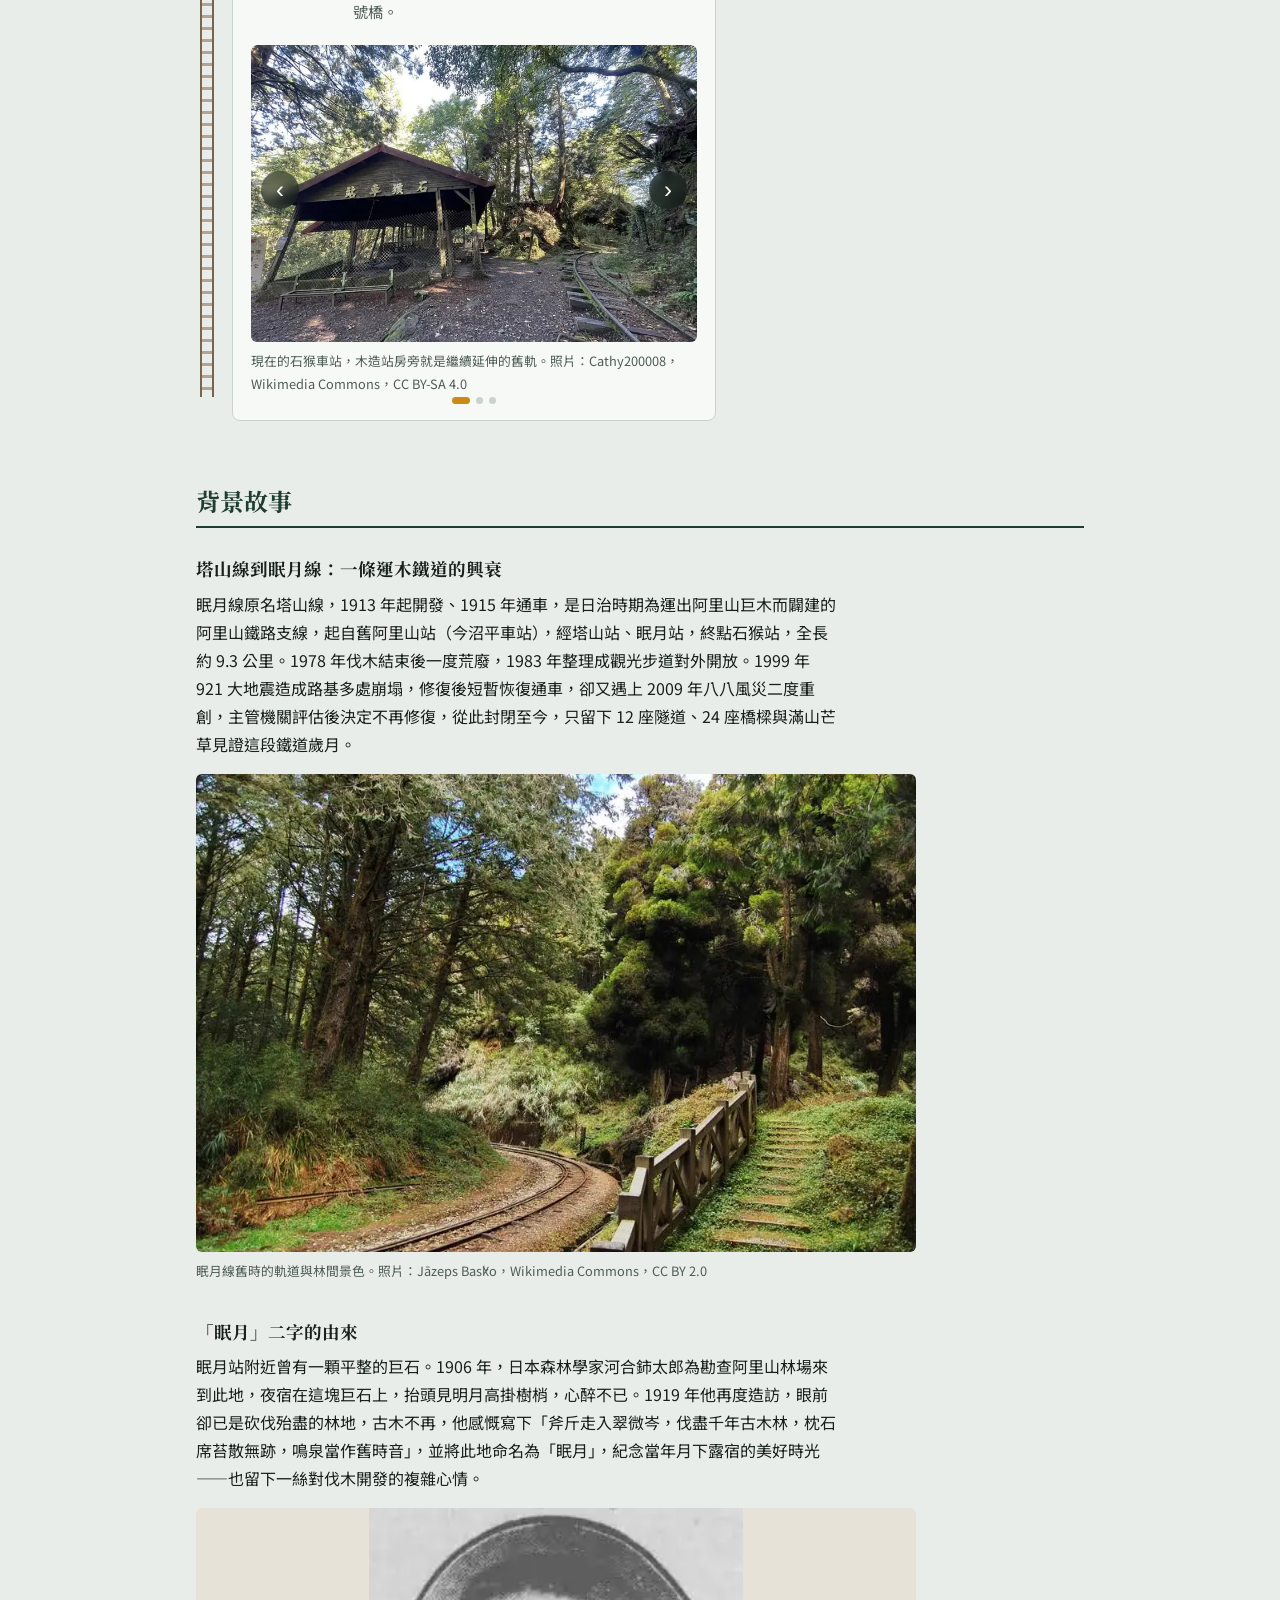
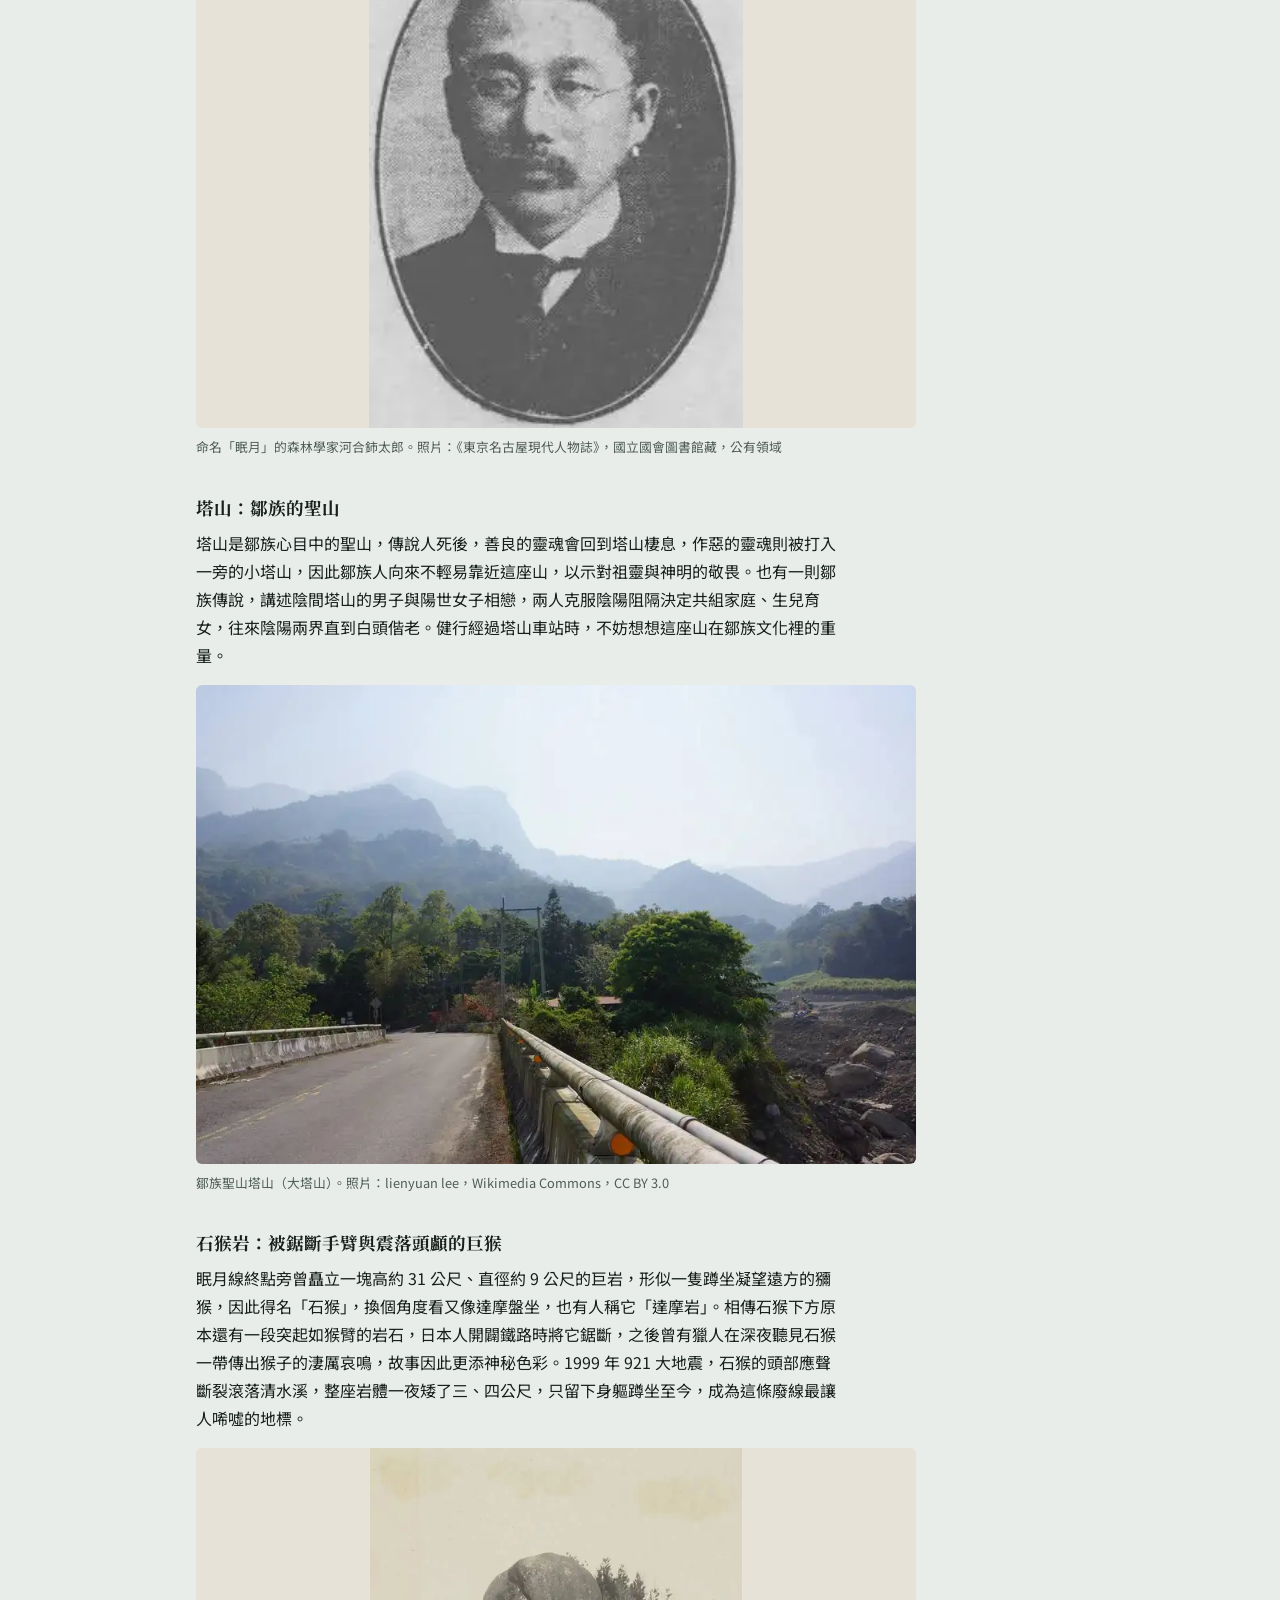
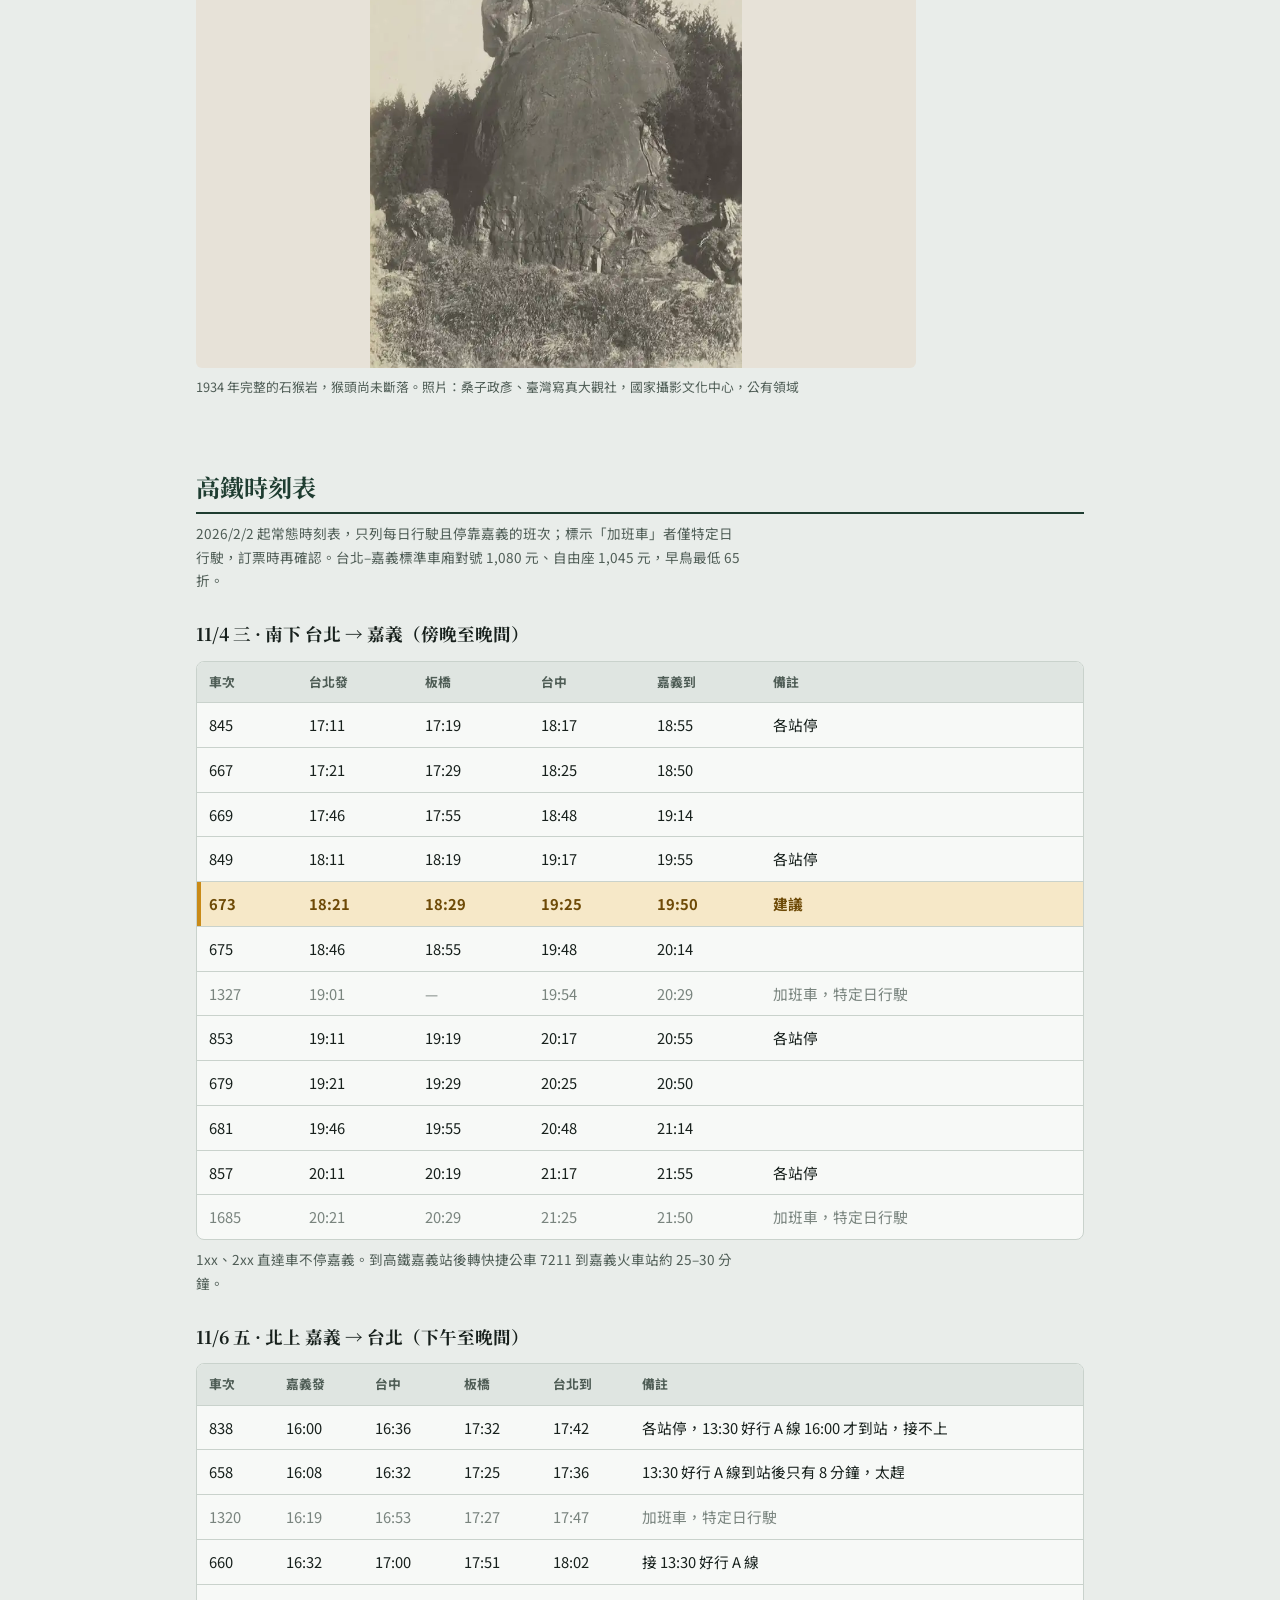
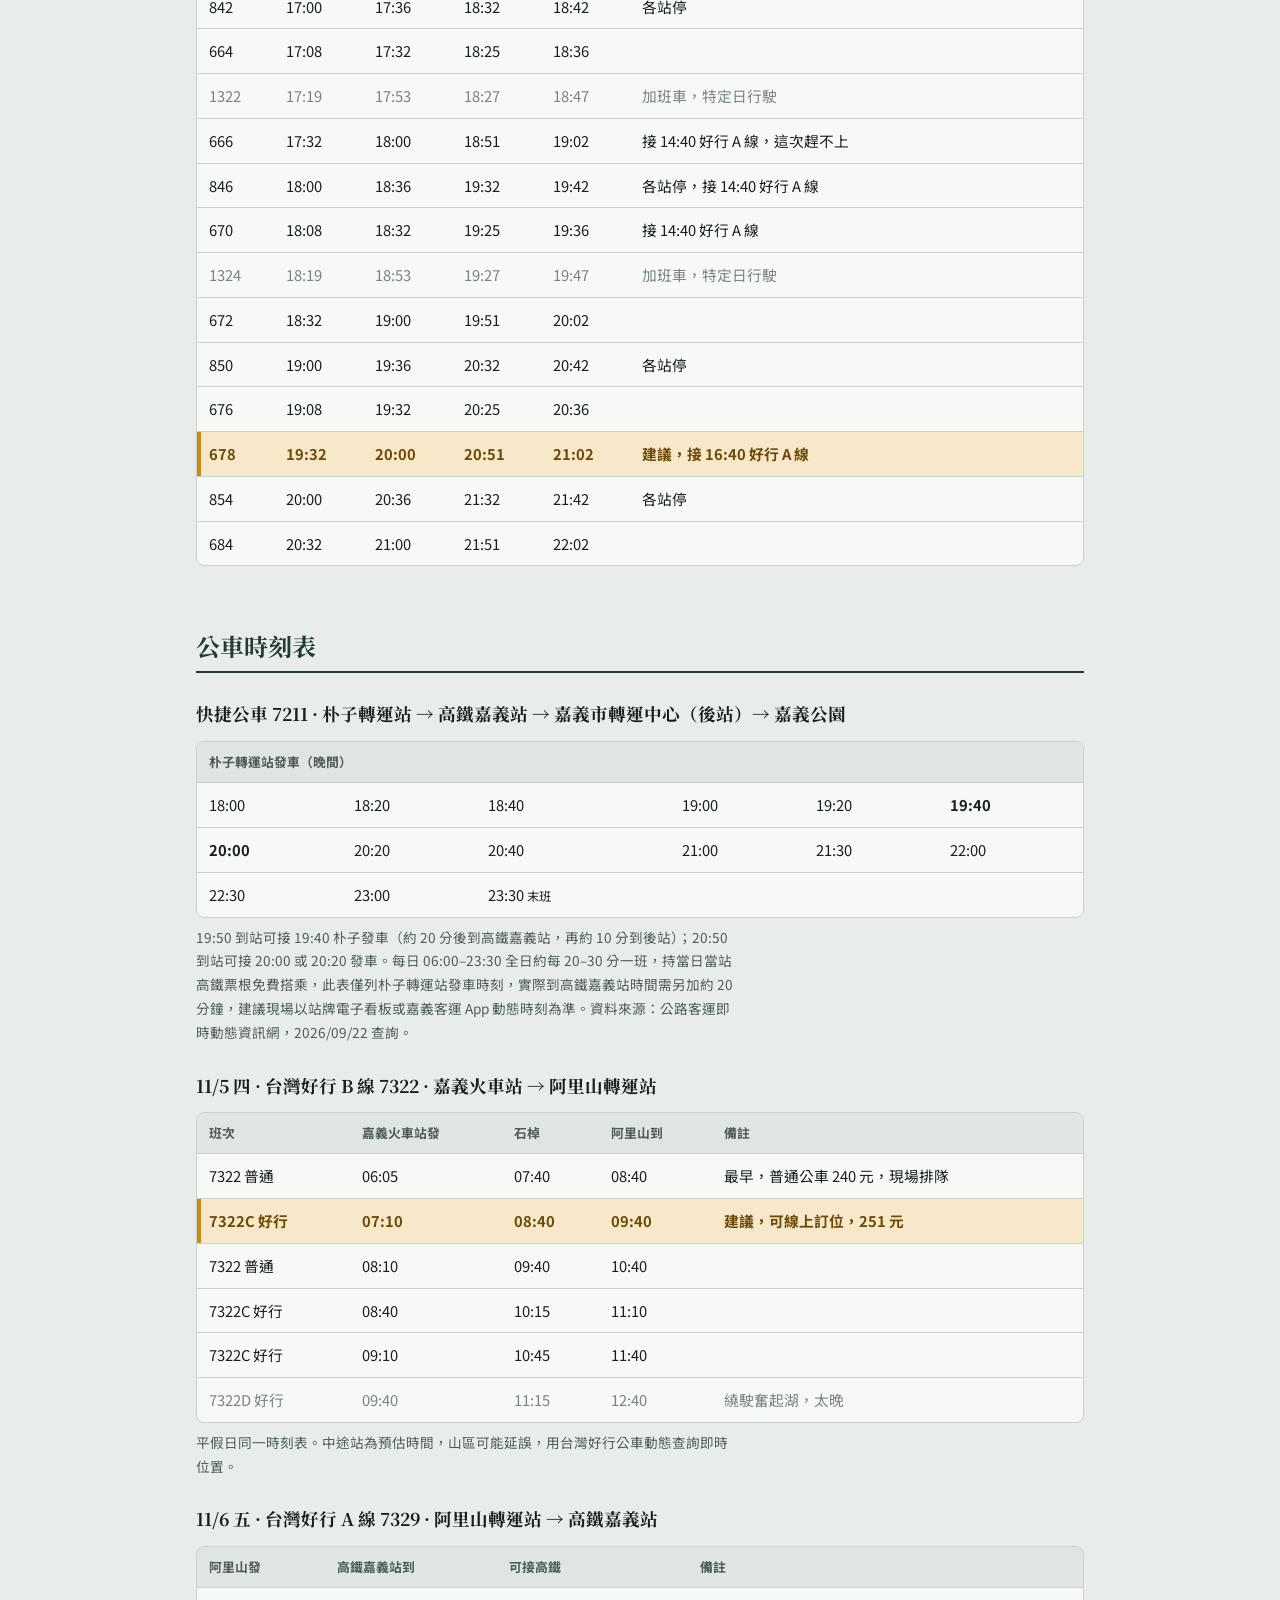
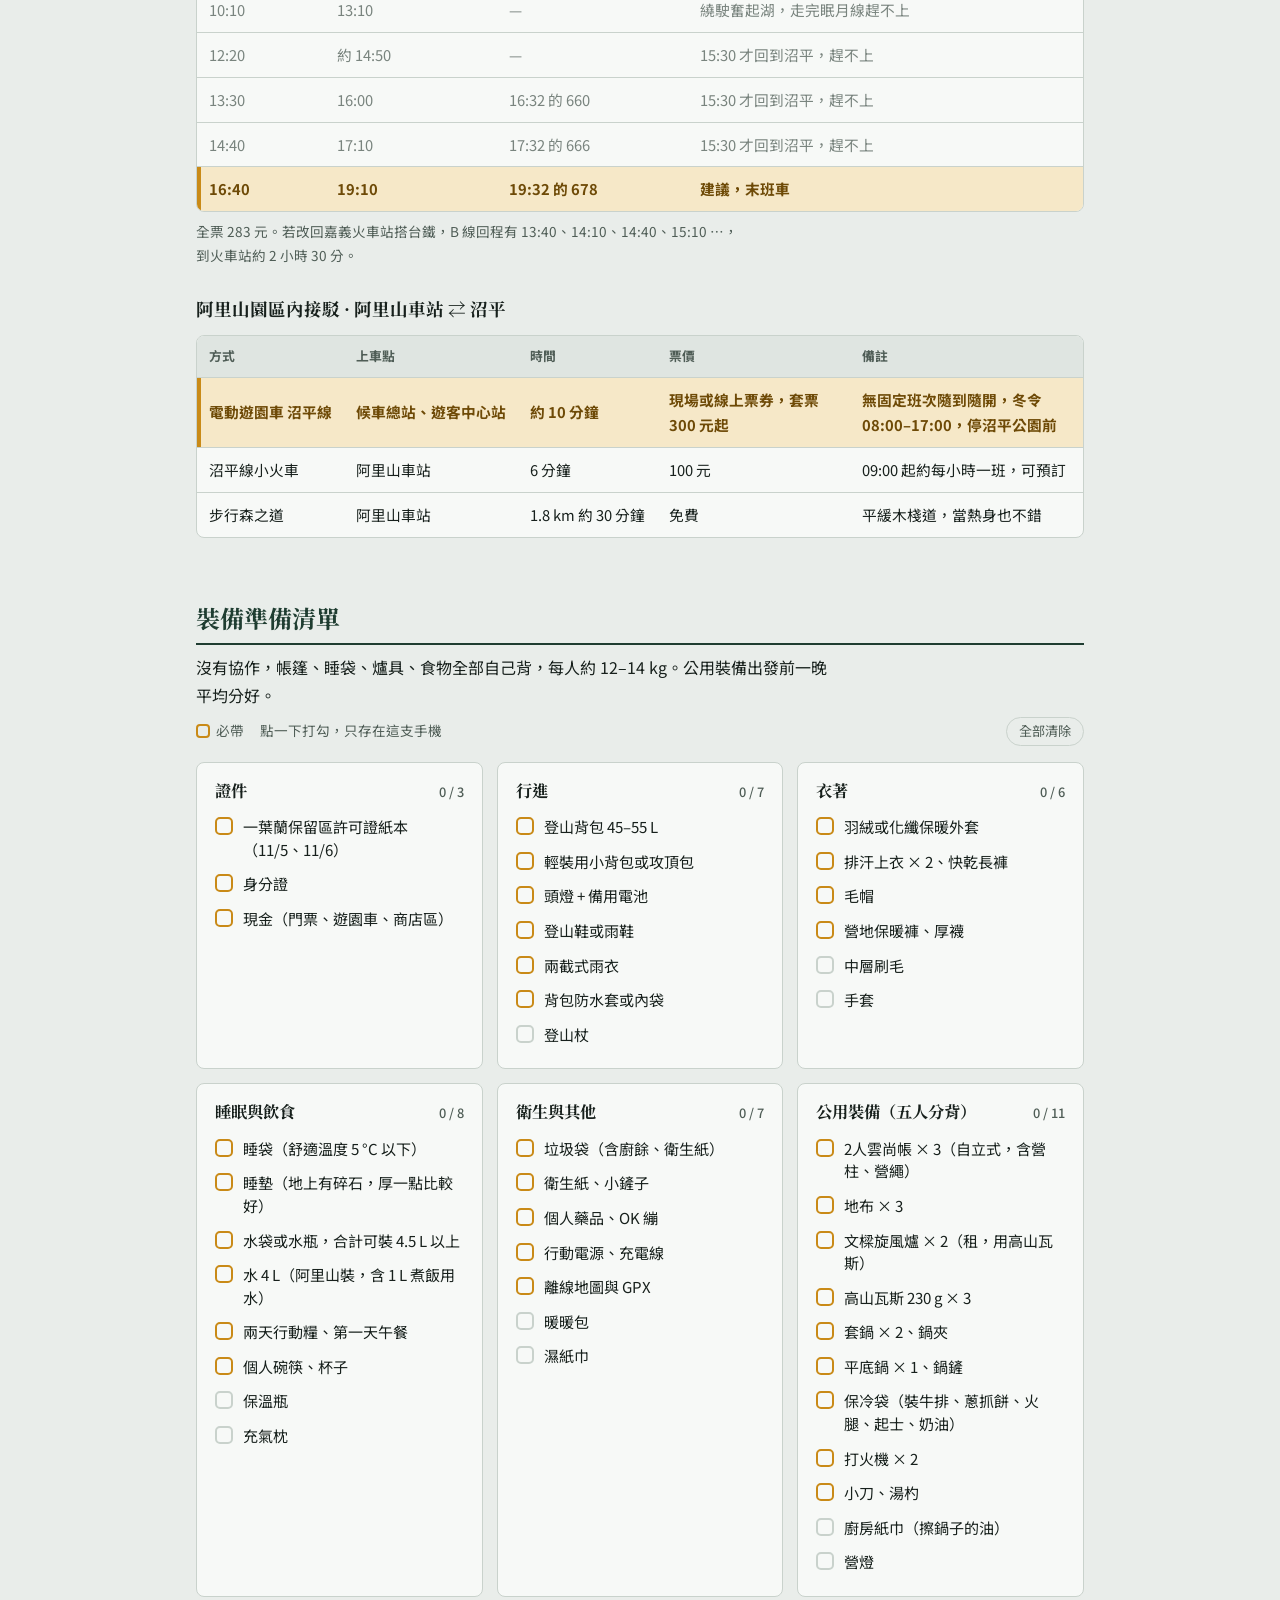
==== commit 0c7a0207: "明隧道行改五人、菜單改辛拉麵、精簡營地與新手須知、重估用水 Co-Authored-By: Claude Opus 5.5 (1M context) <noreply@anthropic.com>" ====
--- a/2026-11-mianyue-tunnel/index.html
+++ b/2026-11-mianyue-tunnel/index.html
@@ -62,7 +62,7 @@
 <p>早上重裝走到營地，下午在營地自由活動。營地沒有水，晚餐和隔天早餐的水在阿里山就裝好背進去。</p>
 <ul class="tl">
   <li class="key"><time>07:10</time><span class="t">嘉義火車站搭好行 B 線</span><span class="d">09:40 到阿里山轉運站。</span></li>
-  <li><time>10:00</time><span class="t">阿里山森林遊樂區</span><span class="d">買門票、上廁所，每人裝 3.5 L 水（1.5 L 喝、2 L 煮飯），搭遊園車到沼平。</span></li>
+  <li><time>10:00</time><span class="t">阿里山森林遊樂區</span><span class="d">買門票、上廁所，每人裝 4 L 水（兩天喝 3 L、煮飯 1 L），搭遊園車到沼平。</span></li>
   <li class="key"><time>11:00</time><span class="t">沼平出發，走眠月線（午餐自理）</span><span class="d">途中背著大背包過大崩壁，一次一人。</span></li>
   <li class="key"><time>13:00</time><span class="t">抵達第二明隧道，搭帳、午餐</span></li>
   <li><time>15:00</time><span class="t">營地自由活動</span><span class="d">要離開營地先跟大家說，不要一個人走遠。</span></li>
@@ -73,9 +73,9 @@
 <h2 id="d2" class="day"><span class="dn">Day 2</span><span class="dr">第二明隧道 → 石猴 → 阿里山 → 台北</span><span class="dd">11/6 週五</span></h2>
 <ul class="tl">
   <li class="key"><time>06:00</time><span class="t">日出、雲海，早餐</span></li>
-  <li class="key"><time>07:00</time><span class="t">輕裝前往石猴車站</span><span class="d">帳篷和大背包留在營地，小包帶午餐、頭燈、雨衣、保暖外套、濾水器。</span></li>
+  <li class="key"><time>07:00</time><span class="t">輕裝前往石猴車站</span><span class="d">帳篷和大背包留在營地，小包帶午餐、頭燈、雨衣、保暖外套。</span></li>
   <li class="key"><time>10:00</time><span class="t">抵達石猴車站</span><span class="d">10:30 一定要往回走。</span></li>
-  <li><time>11:00</time><span class="t">第 22 號橋，午餐、補水</span><span class="d">山壁活水要過濾或煮滾再喝。</span></li>
+  <li><time>11:00</time><span class="t">第 22 號橋，午餐</span><span class="d">水不夠可以在這裡補，山壁活水要過濾或煮滾再喝。</span></li>
   <li class="key"><time>13:00</time><span class="t">返回營地，收帳</span><span class="d">垃圾全部帶走。</span></li>
   <li class="key"><time>14:00</time><span class="t">重裝下山</span><span class="d">16:00 前回到阿里山轉運站。</span></li>
   <li class="key"><time>16:40</time><span class="t">好行 A 線往高鐵嘉義站<span class="tag go">末班</span></span><span class="d">19:10 到高鐵嘉義站，接 19:32 高鐵 678 回台北。錯過就下不了山，折返時間一定要守。</span></li>
@@ -87,129 +87,76 @@
   <div class="box">
     <h3>第二明隧道</h3>
     <ul>
-      <li>明隧道是有頂棚、一側只有柱子的半開放隧道，這一帶有兩座。從沼平方向來，先到第一明隧道，它被大崩壁截成兩段，依 OpenStreetMap 推算崩壁前約 45 m、崩壁後約 117 m。出第一明隧道再走約 300 m 是第二明隧道，長約 62 m，營地在這裡。再往前約 600 m、穿過 1、2 號隧道就是塔山車站。</li>
-      <li>依軌道走向推算，開口大致朝南，面向阿里山的山谷，雲海通常在山谷裡。11 月太陽從東偏南方向升起，要走到開口邊斜著看，會不會被遠方稜線擋住，當天看了才知道。</li>
-      <li>地上是碎石、枕木和鐵軌，營釘很難打。一定要用不靠營釘也站得起來的自立式圓頂帳，登山杖撐的帳篷在這裡搭不起來。前庭和營繩點本來要打釘，改用細繩綁在鐵軌、枕木、柱子或大石頭上，綁不到的地方把繩子繞在一袋石頭或裝滿的水袋上。帳篷底下鋪地布。</li>
-      <li>搭三頂 2人雲尚帳（自立式，男生兩頂各睡兩人，女生睡一頂）。三頂都靠山壁那側、長邊順著隧道方向排成一列，不要緊貼開口邊，旁邊留一條走道。每頂連前庭約 270 cm，三頂加間隔約 9 m。</li>
-      <li>帳篷會壓在枕木和鐵軌上，凹凸不平。搭之前先把碎石撥平，鐵軌盡量擺在兩個睡墊中間，不要壓在人身體下面。</li>
+      <li>半開放的明隧道，有頂棚、一側只有柱子，長約 62 m。從沼平來先經過被大崩壁截斷的第一明隧道，再走約 300 m 就到。</li>
+      <li>開口大致朝南，面向山谷雲海；日出要走到開口邊斜著看。</li>
+      <li>地面是碎石、枕木和鐵軌，營釘打不下去：用自立式帳，營繩綁在鐵軌、柱子或石頭上，底下鋪地布。</li>
+      <li>三頂 2 人雲尚帳靠山壁排成一列，旁邊留走道，共約 9 m。先把碎石撥平，鐵軌擺在兩個睡墊中間。</li>
     </ul>
   </div>
   <div class="box notes">
     <h3>落石與天氣</h3>
     <ul>
-      <li>第二明隧道離大崩壁約 420 m，但山壁一樣會落石。帳篷搭在頂棚完整的中段，不要搭在兩端出口。</li>
-      <li>出發前兩天預報有大雨或颱風就改期，或改住塔山車站的木棧月台。</li>
-      <li>夜裡聽到落石聲不要跑出去看，待在頂棚下。</li>
+      <li>山壁會落石，帳篷搭在頂棚完整的中段，不要搭在出口。</li>
+      <li>前兩天預報大雨或颱風就改期，或改住塔山車站木棧月台。</li>
+      <li>夜裡聽到落石聲待在頂棚下，不要出去看。</li>
     </ul>
   </div>
   <div class="box">
     <h3>水</h3>
     <ul>
-      <li>營地沒有水，晚餐、熱飲、早餐的水全部在阿里山裝好背進去。</li>
-      <li>第二天往石猴的路上，第 22 號橋附近山壁有活水，可以在這裡補水。</li>
-      <li>山泉水有雜質，要用濾水器過濾或煮滾再喝。</li>
-      <li>用水估算：晚餐、熱飲、早餐五人約 9 L，第一天在阿里山裝好，每人多背 2 L。第二天出發前每人至少留 0.5 L，到第 22 號橋再補當天要喝的水。每人帶一個 2–3 L 的軟水袋。</li>
+      <li>營地沒有水，每人在阿里山裝 4 L：兩天喝 3 L、煮飯 1 L。</li>
+      <li>水袋、水瓶合計至少能裝 4.5 L。</li>
+      <li>第 22 號橋附近有山壁活水當備用，要過濾或煮滾再喝。</li>
     </ul>
   </div>
   <div class="box">
     <h3>煮飯與廁所</h3>
     <ul>
-      <li>在開口邊通風的地方煮，不要在帳篷裡或前庭點爐子。</li>
-      <li>不能生火，只能用爐子。</li>
-      <li>營地沒有廁所。上廁所走遠一點、離水源和鐵道遠一點，衛生紙裝袋帶下山。</li>
-      <li>廚餘、湯汁不要倒在地上，吃乾淨或裝袋帶走。</li>
+      <li>不能生火，在開口邊通風處用爐子煮，不要在帳篷或前庭點火。</li>
+      <li>沒有廁所，走遠離水源和鐵道處，衛生紙裝袋帶走。</li>
+      <li>廚餘、湯汁不倒地上，吃乾淨或裝袋帶走。</li>
     </ul>
   </div>
 </div>
 
 <h2 id="food" class="plain">菜單</h2>
-<p>有兩個爐子（文樑旋風爐），晚餐分兩爐同時煮：一爐用套鍋煮玉米濃湯，煮好蓋上鍋蓋保溫，再接著燒熱水；另一爐用平底鍋，一人吃素，所以先煮素的再煮肉：依序煎杏鮑菇玉米筍、起士櫛瓜，炒一份素烏龍麵先盛起來，再煎牛排，最後用煎完牛排的鍋炒豬肉烏龍麵。旋風爐開大火一小時約用 190 g 瓦斯，兩爐合計晚餐加早餐大約用掉一罐 230 g，加上熱紅酒、烤棉花糖，而且晚上冷火力會變弱，帶三罐比較保險，兩個爐子各接一罐，第三罐備用。</p>
 <div class="tips">
   <div class="box">
     <h3>Day 1 晚餐</h3>
     <ul>
-      <li>奶油杏鮑菇玉米筍：杏鮑菇 3 根（在家切成約 1 cm 厚片）、玉米筍 1 盒，平底鍋下奶油煎到上色，撒鹽和黑胡椒，起鍋前淋一點醬油。</li>
-      <li>牛排 × 4：出門前冷凍，用保冷袋包好，到營地剛好退冰。先抹鹽和黑胡椒，平底鍋下奶油煎。</li>
-      <li>起士櫛瓜：櫛瓜 2 條（在家切成約 1 cm 厚片裝袋），煎到兩面上色，撒鹽和黑胡椒，鋪上起士片，蓋上鍋蓋燜到融化。</li>
-      <li>炒烏龍麵：真空包烏龍麵 × 5，加高麗菜、洋蔥（在家切好裝袋）、壽喜燒醬。先在乾淨的鍋炒一份素的盛起來，其他 4 份等煎完牛排再加豬肉片一起炒。</li>
-      <li>玉米蛋花濃湯：濃湯粉加水煮滾，約 1.5 L。轉小火，一邊攪拌一邊慢慢倒進 5 顆份蛋液，煮到蛋花凝固。</li>
+      <li>奶油杏鮑菇玉米筍</li>
+      <li>起士櫛瓜</li>
+      <li>牛排 × 4</li>
+      <li>辛拉麵加起士、高麗菜、蛋</li>
     </ul>
   </div>
   <div class="box">
     <h3>Day 2 早餐</h3>
     <ul>
-      <li>蔥抓餅加蛋：蔥抓餅在家先煎好，山上只要回熱。先倒一份蛋液在鍋裡，把餅蓋上去小火煎，蛋熟了翻面再放火腿、起士片捲起來，吃素的那份不放火腿，一片約 2–3 分鐘。素的那份先煎。另一爐同時燒水泡咖啡。</li>
-      <li>蔥抓餅在家煎到兩面金黃，放涼後一片一片用烘焙紙隔開，裝夾鏈袋冷凍，出門前跟牛排一起收進保冷袋。蛋在家先打散、加一小撮鹽，分成兩瓶各 5 顆份（一瓶第一天晚上煮湯、一瓶早餐），用 300–500 ml 的瓶子，不要裝滿，結冰會膨脹。外面套夾鏈袋冷凍，出門前收進保冷袋。退冰後的生蛋液一定要煎熟。火腿、起士片前一晚放冰箱，出門前再收進保冷袋。</li>
-      <li>三合一咖啡或熱奶茶。</li>
+      <li>蔥抓餅加蛋、火腿、起士（吃素的不加火腿）</li>
+      <li>拿鐵</li>
     </ul>
   </div>
   <div class="box">
     <h3>其他（待定）</h3>
     <ul>
-      <li>熱紅酒：紅酒加熱紅酒香料包小火煮，不要煮滾。一人一杯就好，晚上保暖比較要緊。</li>
-      <li>餅乾夾烤棉花糖：營地不能生火，放平底鍋小火烤軟，再用消化餅夾起來。</li>
+      <li>熱紅酒</li>
+      <li>餅乾夾烤棉花糖</li>
     </ul>
   </div>
 </div>
 
 <h2 id="tips" class="plain">新手須知</h2>
-<p>第一次在山上過夜，先把這幾件事記起來。有任何不舒服，隨時跟領隊說，不要硬撐。</p>
 <div class="tips">
-  <div class="box">
-    <h3>出發前</h3>
-    <ul>
-      <li>出發前兩週，背著裝好的背包走一次 2–3 小時的郊山，順便試鞋。這次自己背帳篷和食物，背包會比跟協作重。</li>
-      <li>登山鞋要先穿過幾次，新鞋第一次穿上山很容易磨腳。</li>
-      <li>自己保一份登山綜合險，把行程和領隊電話留給家人。</li>
-      <li>手機下載離線地圖與 GPX，出發前充飽電，行動電源也充飽。</li>
-      <li>出發前在家把帳篷搭一次；租到兩個旋風爐後各接上瓦斯點一次，確認點得著、不漏氣。</li>
-    </ul>
-  </div>
-  <div class="box">
-    <h3>走路的時候</h3>
-    <ul>
-      <li>跟著隊伍走，不要脫隊。想停下來拍照或上廁所，先跟前後的人說。</li>
-      <li>用自己能邊走邊講話的速度走，約每小時休息 5–10 分鐘。</li>
-      <li>不要等口渴、肚子餓才補充，每次休息都喝幾口水、吃一點行動糧。</li>
-      <li>流汗就脫一層，停下來休息就加一層，不要讓衣服濕透。</li>
-      <li>沼平到十字分道走塔山步道木棧道，不要走祝山線鐵軌。</li>
-    </ul>
-  </div>
-  <div class="box">
-    <h3>大崩壁、鐵橋、隧道</h3>
-    <ul>
-      <li>大崩壁一次一人，前一個人過完再出發。手腳四點至少三點貼著岩壁或鐵鍊，一次只移動一點。</li>
-      <li>背大背包過崩壁前，把胸帶、腰帶扣緊，外掛的東西收進背包，不要讓背包晃。</li>
-      <li>登山杖先收到背包上，雙手空出來抓鐵鍊。</li>
-      <li>鐵橋踩在枕木中間，不要踩鐵軌或枕木邊緣，濕滑時放慢。怕高就看腳下一兩根枕木，不要往下看。</li>
-      <li>進隧道前先把頭燈戴上打開，隧道裡地面常積水，腳步放穩。</li>
-    </ul>
-  </div>
-  <div class="box">
-    <h3>在營地過夜</h3>
-    <ul>
-      <li>到營地先換掉濕的排汗衣，馬上穿上保暖外套，身體還熱的時候最有效。</li>
-      <li>夜裡約 5–7 °C，明隧道一側開放會有風。睡覺戴毛帽、穿保暖褲和厚襪，不要穿著濕衣服鑽進睡袋。</li>
-      <li>睡前灌一瓶熱水放睡袋裡，很暖。</li>
-      <li>食物和垃圾收進背包或帳篷，不要留在外面，也不要餵野生動物。</li>
-      <li>頭燈和保暖衣放在睡袋旁邊伸手拿得到的地方。</li>
-    </ul>
-  </div>
   <div class="box notes">
-    <h3>身體不舒服時</h3>
-    <ul>
-      <li>頭痛、噁心、睡不著：海拔 2,300 公尺偶爾會有人出現輕微高山反應。先跟領隊說，多喝水、慢慢走、不要喝酒。</li>
-      <li>一直發抖、手指不靈活、講話變慢：可能是失溫。馬上加衣服、換掉濕衣、喝熱的、吃東西。</li>
-      <li>腳起水泡：一覺得磨腳就停下來處理，貼 OK 繃或透氣膠帶，不要等破掉。</li>
-    </ul>
-  </div>
-  <div class="box">
-    <h3>緊急狀況</h3>
-    <ul>
-      <li>走散了就待在原地或走回上一個確定的地點，不要亂找路。</li>
-      <li>進線後大多沒訊號。有需要可以撥 112，只要有任何一家電信的訊號就能撥出。</li>
-      <li>營地離沼平只有約 1 小時，輕裝途中有人不舒服，就直接回營地或下山。</li>
-      <li>垃圾全部帶下山，包括果皮與衛生紙。</li>
+    <ul>
+      <li>出發前背著裝好的背包走一次郊山，新鞋先穿過幾次。</li>
+      <li>跟著隊伍走，停下來先跟前後的人說。</li>
+      <li>大崩壁一次一人，扣緊背包、收起登山杖，手腳三點貼著岩壁或鐵鍊。</li>
+      <li>鐵橋踩枕木中間，濕滑就放慢；進隧道先開頭燈。</li>
+      <li>夜裡約 5–7 °C，到營地馬上換掉濕衣、穿上保暖外套。</li>
+      <li>頭痛、發抖、磨腳，馬上跟領隊說，不要硬撐。</li>
+      <li>進線後大多沒訊號，緊急撥 112；走散就待在原地。</li>
     </ul>
   </div>
 </div>
@@ -447,8 +394,8 @@
     <ul>
       <li class="must">睡袋（舒適溫度 5 °C 以下）</li>
       <li class="must">睡墊（地上有碎石，厚一點比較好）</li>
-      <li class="must">軟水袋 2–3 L</li>
-      <li class="must">水 3.5 L（阿里山裝，含 2 L 煮飯用水）</li>
+      <li class="must">水袋或水瓶，合計可裝 4.5 L 以上</li>
+      <li class="must">水 4 L（阿里山裝，含 1 L 煮飯用水）</li>
       <li class="must">兩天行動糧、第一天午餐</li>
       <li class="must">個人碗筷、杯子</li>
       <li>保溫瓶</li>
@@ -476,10 +423,8 @@
       <li class="must">高山瓦斯 230 g × 3</li>
       <li class="must">套鍋 × 2、鍋夾</li>
       <li class="must">平底鍋 × 1、鍋鏟</li>
-      <li class="must">保冷袋（裝牛排、豬肉片、蔥抓餅、蛋液、火腿、起士、奶油）</li>
+      <li class="must">保冷袋（裝牛排、蔥抓餅、火腿、起士、奶油）</li>
       <li class="must">打火機 × 2</li>
-      <li class="must">濾水器或淨水錠</li>
-      <li class="must">細繩 2–3 m × 12–18 條（每頂 4–6 條，綁前庭和營繩）</li>
       <li class="must">小刀、湯杓</li>
       <li>廚房紙巾（擦鍋子的油）</li>
       <li>營燈</li>
@@ -492,17 +437,13 @@
       <li class="must">櫛瓜 × 2 條（切片裝袋）</li>
       <li class="must">杏鮑菇 × 3 根（切片裝袋）</li>
       <li class="must">玉米筍 × 1 盒</li>
-      <li class="must">起士片 × 4（櫛瓜用）</li>
-      <li class="must">豬肉片 × 1 盒，約 300 g（冷凍，4 人份）</li>
-      <li class="must">真空包烏龍麵 × 5</li>
-      <li class="must">高麗菜、洋蔥（切好裝袋）</li>
-      <li class="must">壽喜燒醬（小瓶分裝）</li>
-      <li class="must">玉米濃湯粉（約 1.5 L 份）</li>
+      <li class="must">辛拉麵 × 5</li>
+      <li class="must">高麗菜（切好裝袋）</li>
       <li class="must">蔥抓餅 × 5（在家先煎好，冷凍）</li>
       <li class="must">火腿片 × 4</li>
-      <li class="must">起士片 × 5（蔥抓餅用）</li>
-      <li class="must">蛋液 10 顆份（打散冷凍，分兩瓶各 5 顆份，套夾鏈袋）</li>
-      <li class="must">三合一咖啡或奶茶 × 5</li>
+      <li class="must">起士片 × 14</li>
+      <li class="must">雞蛋 × 1 盒（10 顆）</li>
+      <li class="must">保久乳 200 ml × 5、濃縮咖啡粉（拿鐵用）</li>
       <li class="must">奶油 × 1 小塊</li>
       <li class="must">油、鹽、黑胡椒（小罐分裝）</li>
       <li>待定：紅酒、熱紅酒香料包</li>
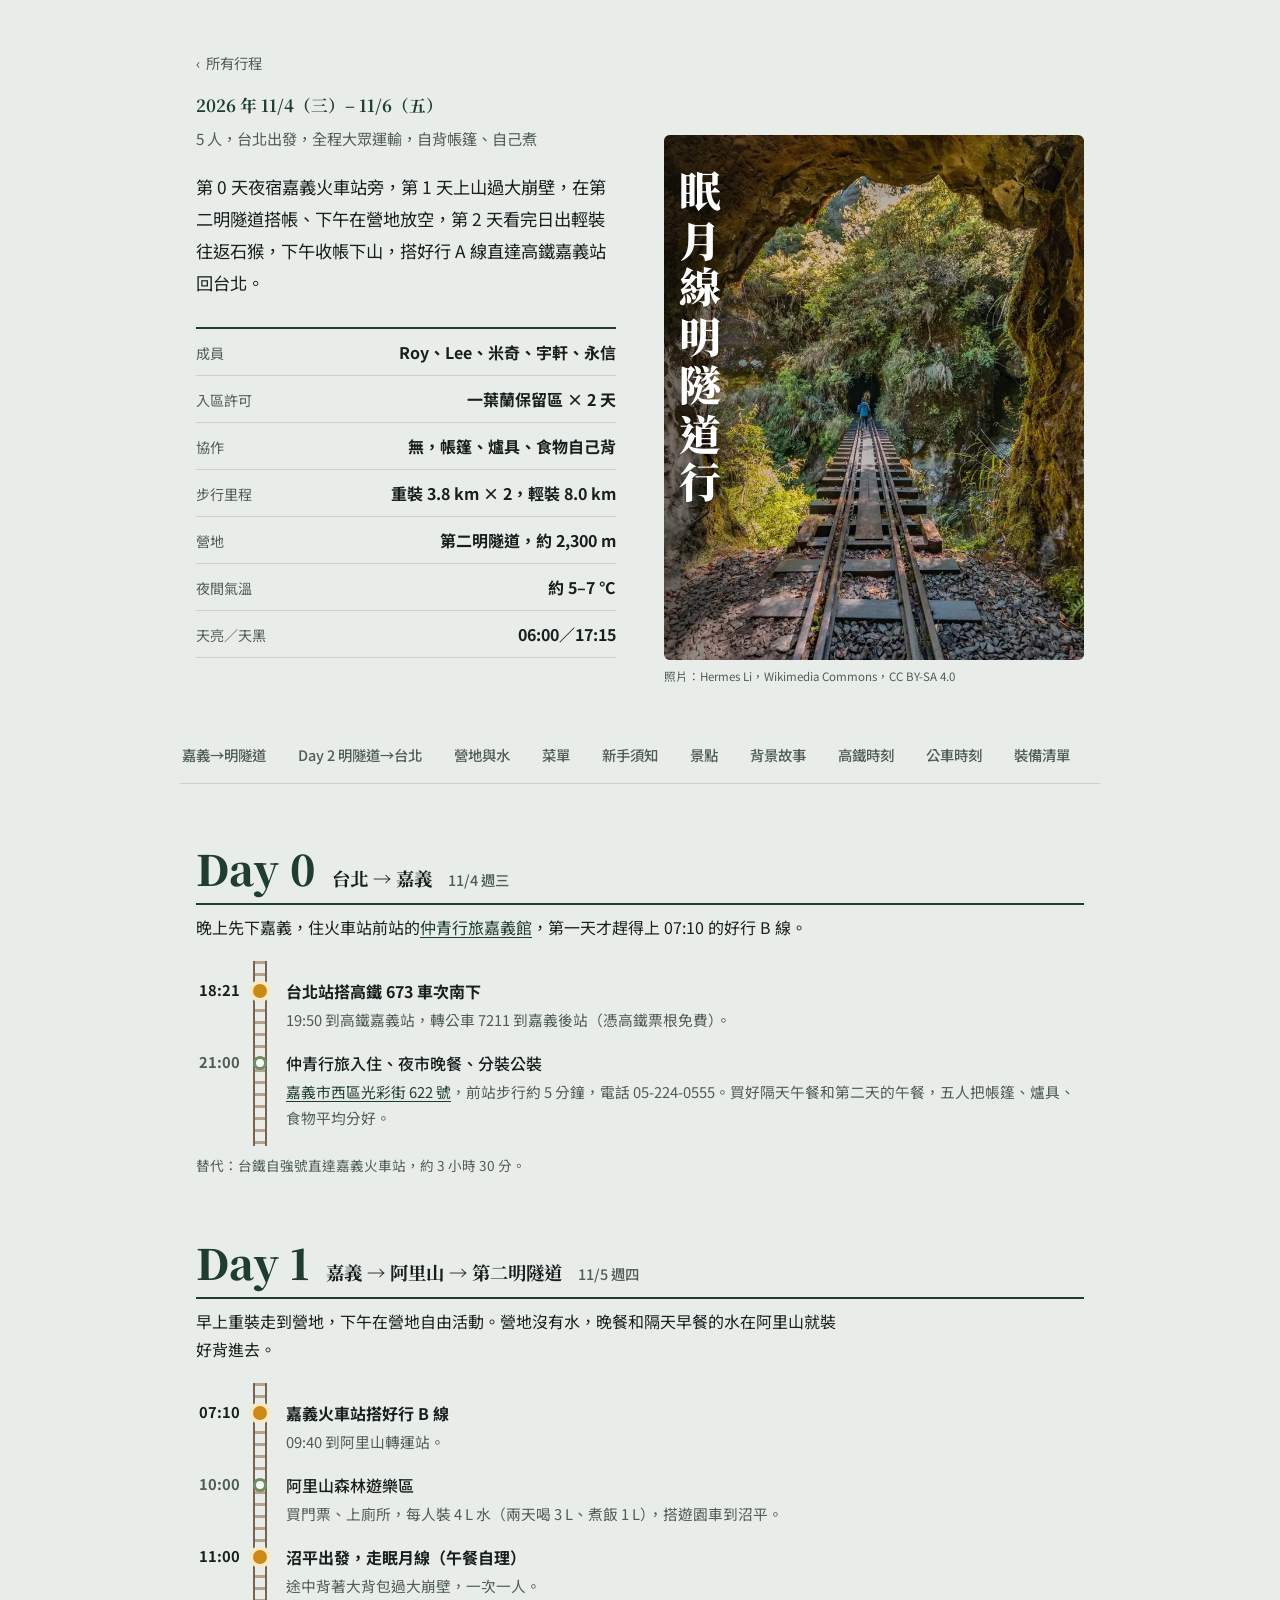
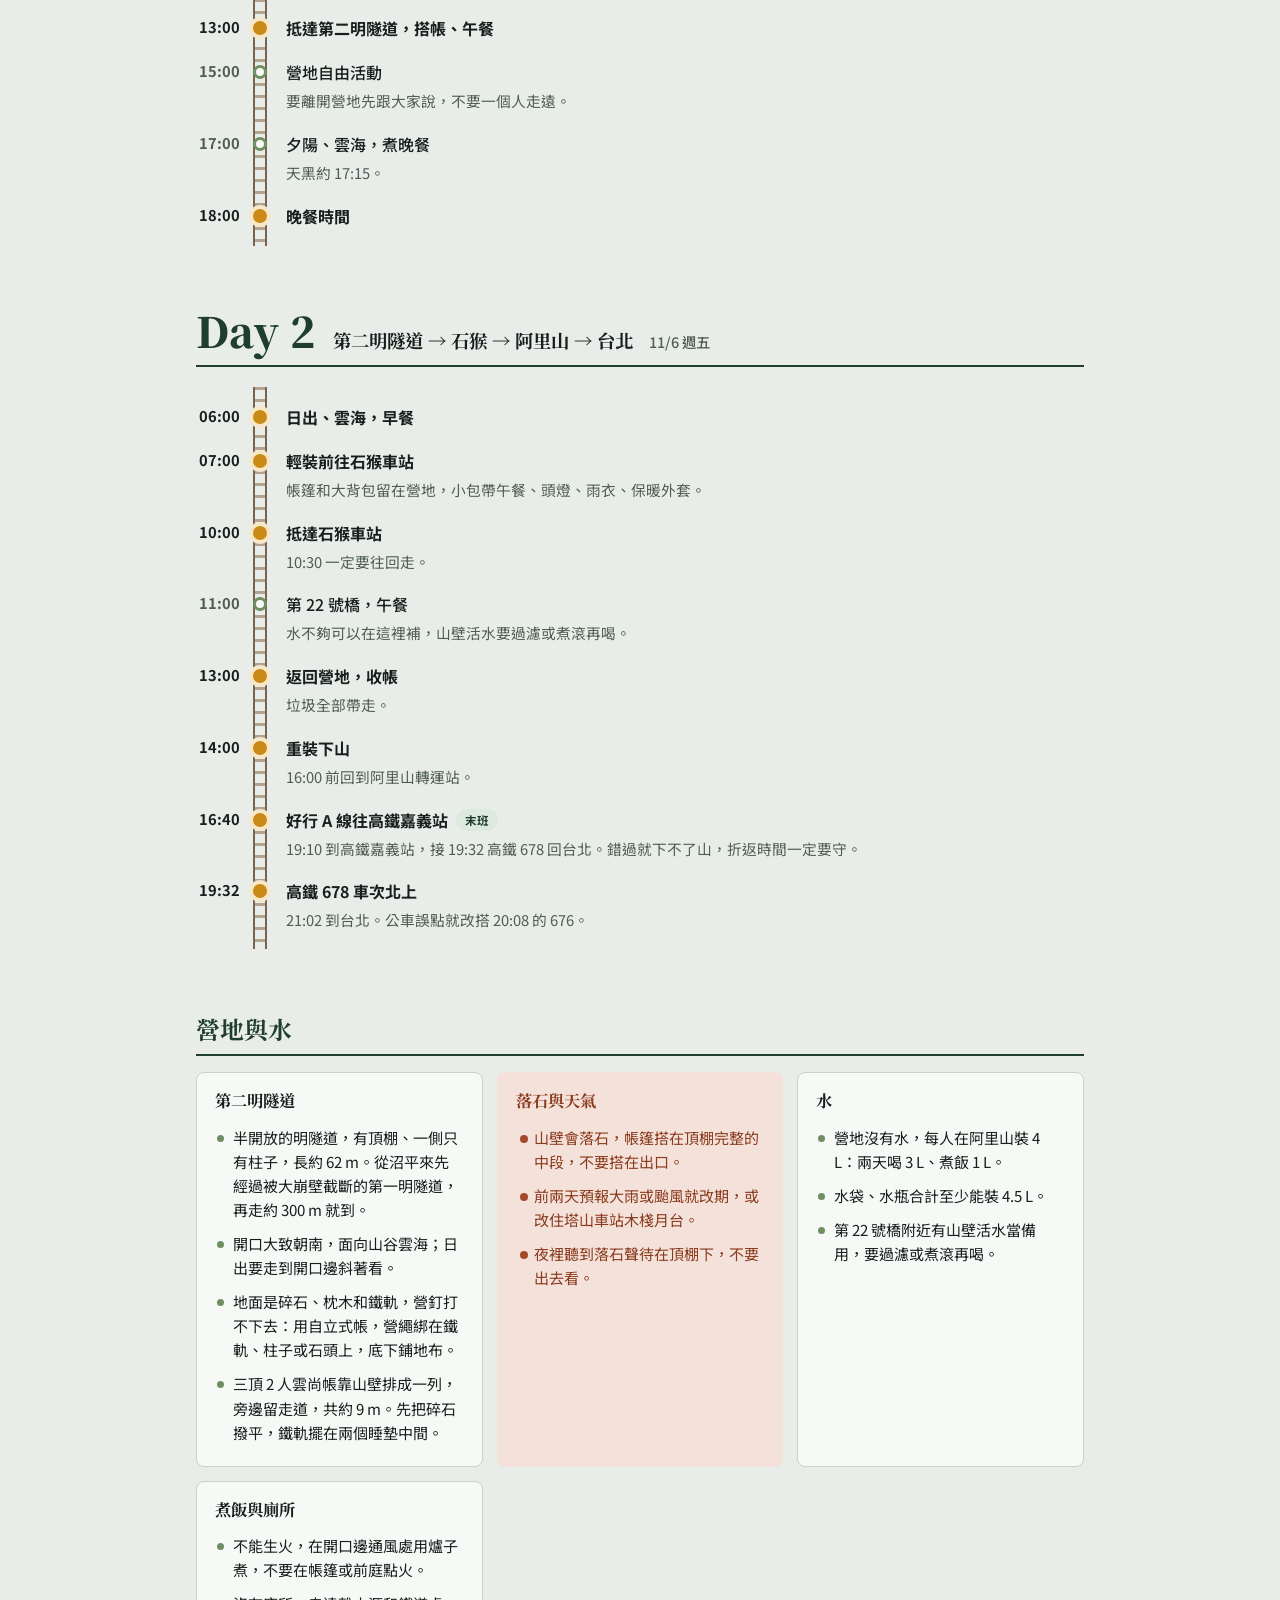
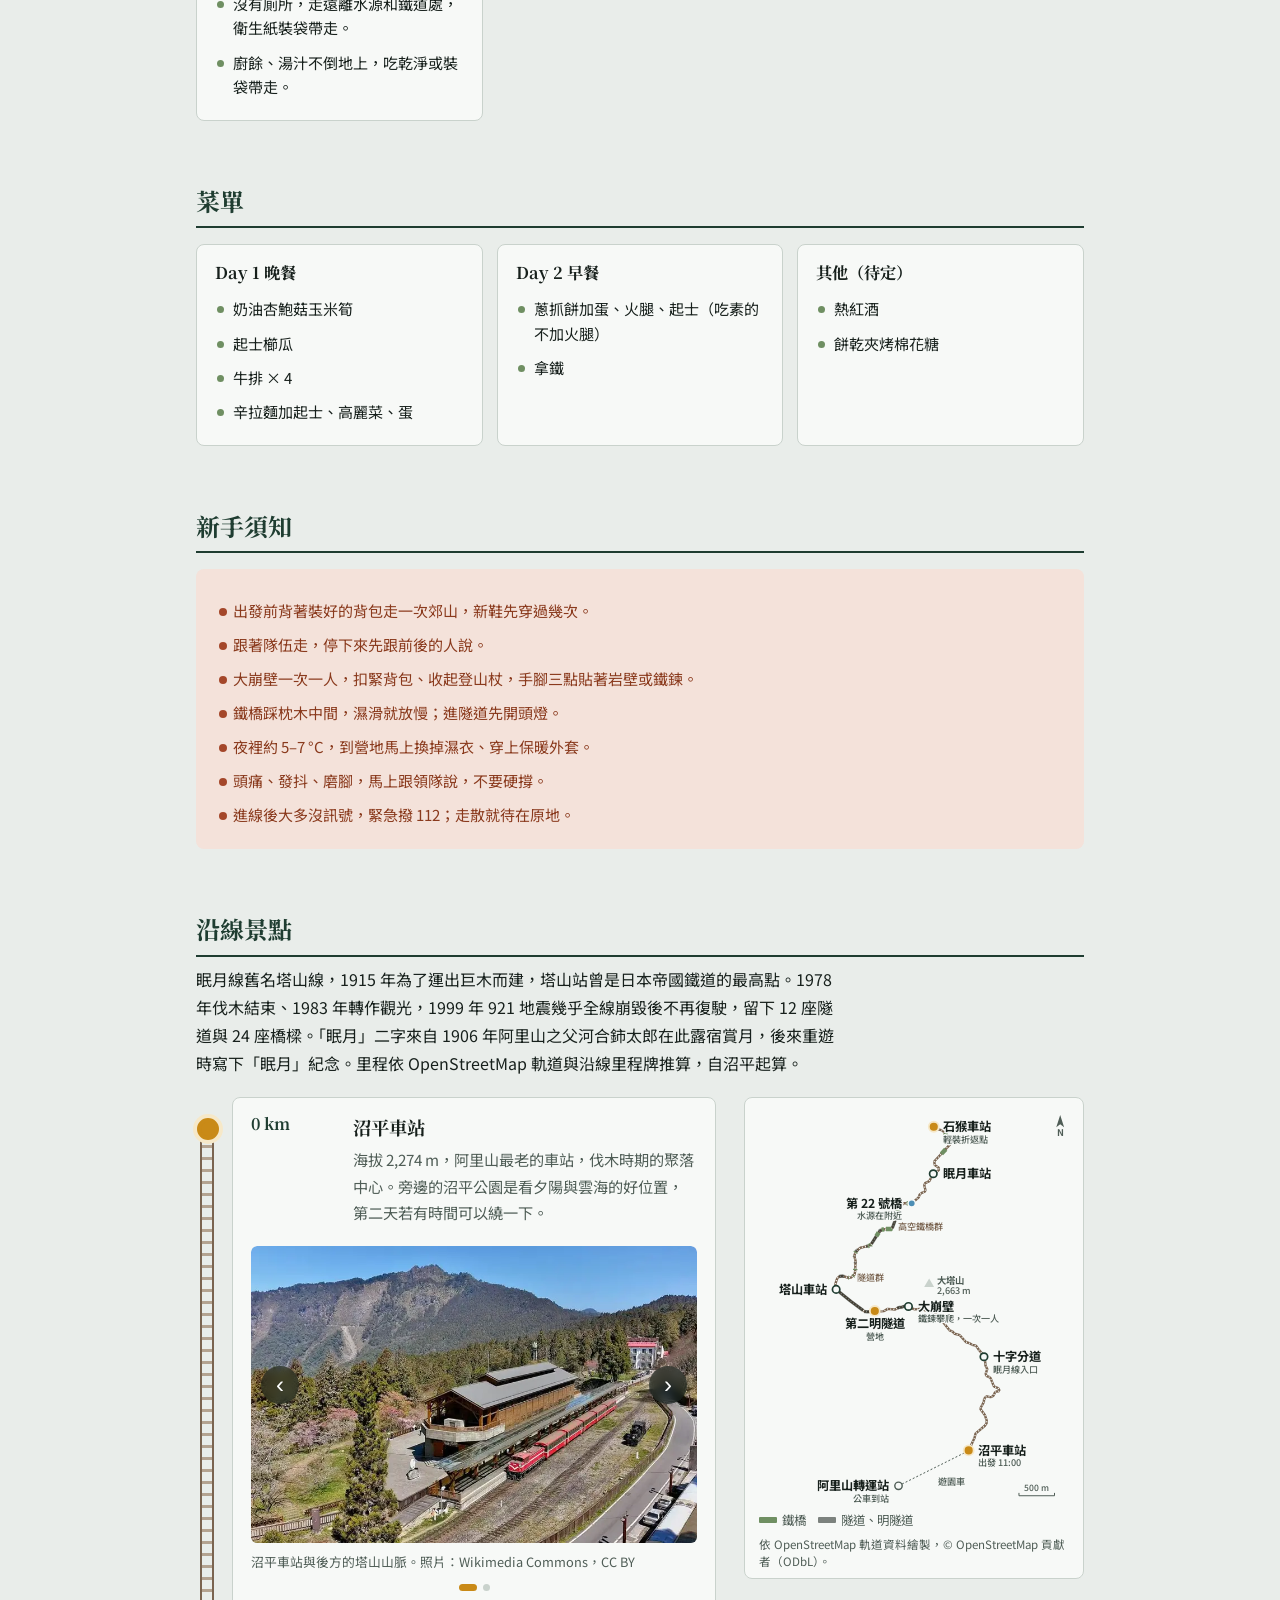
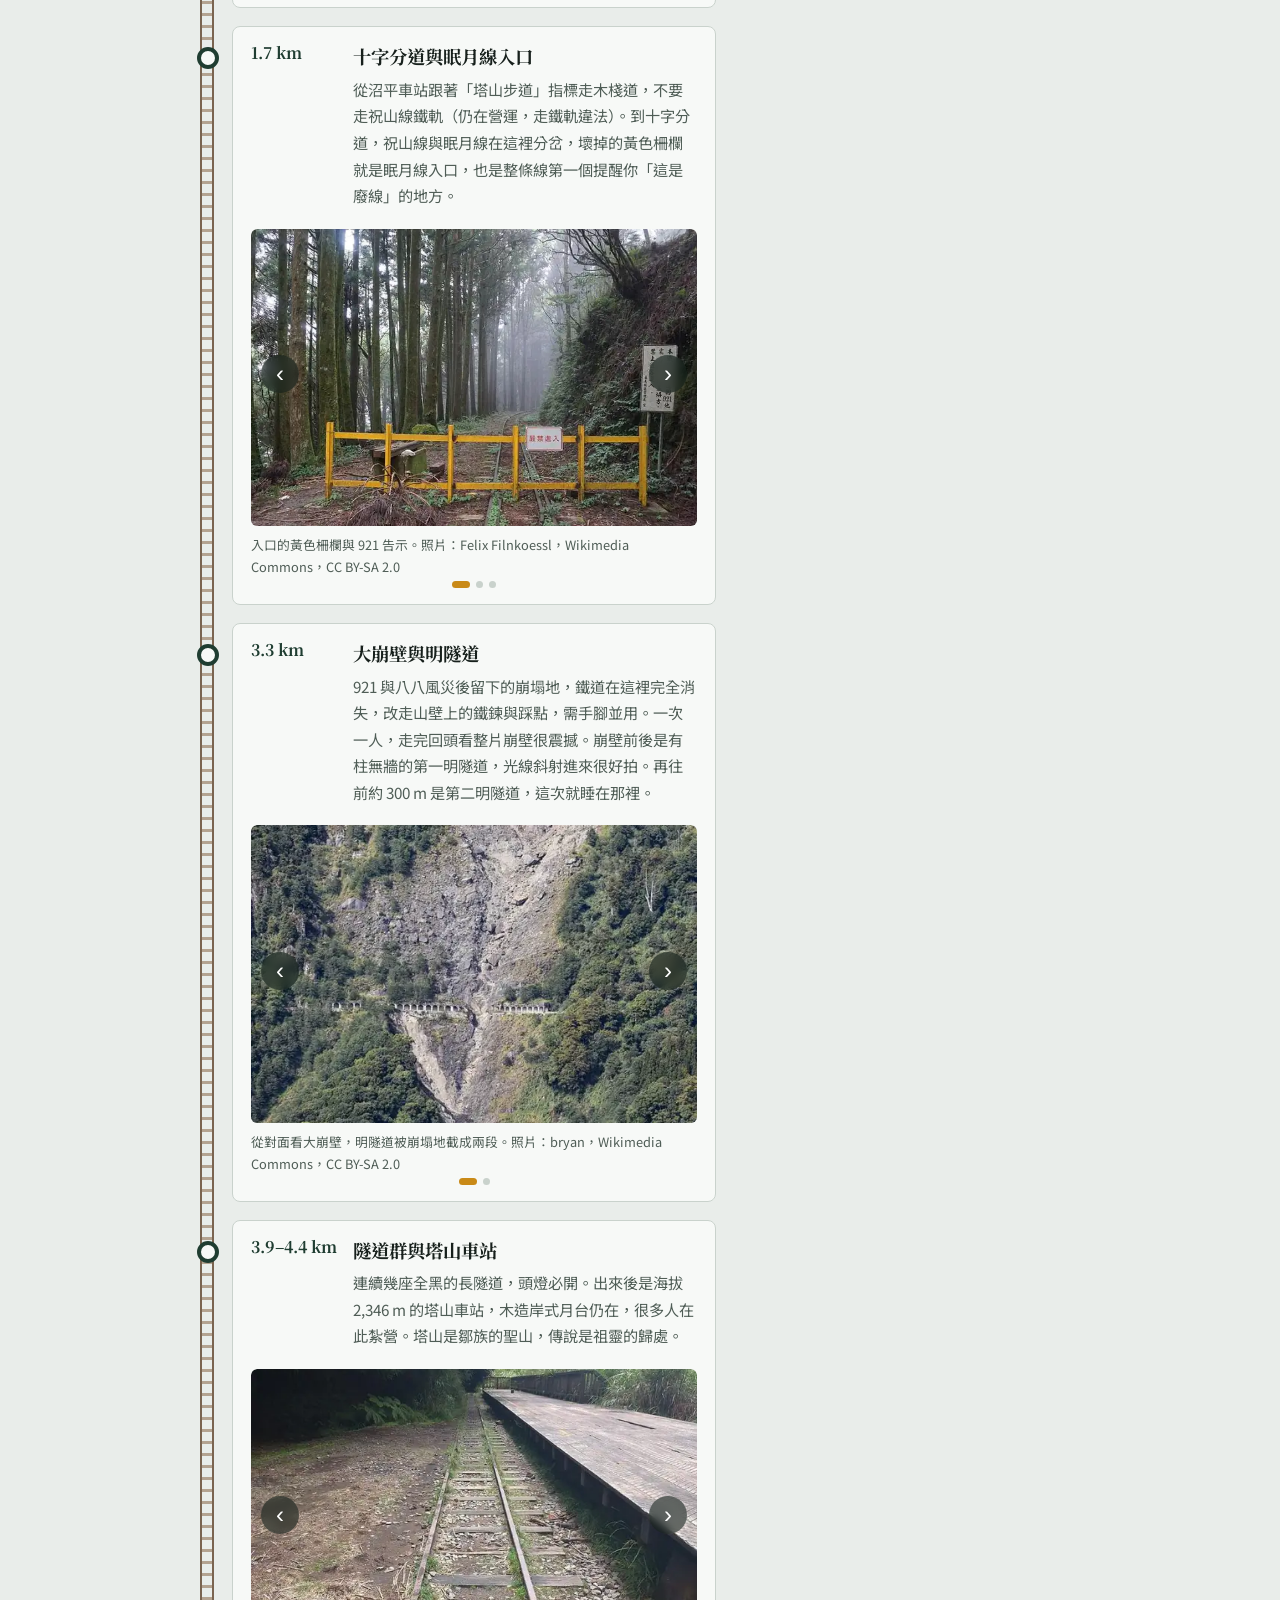
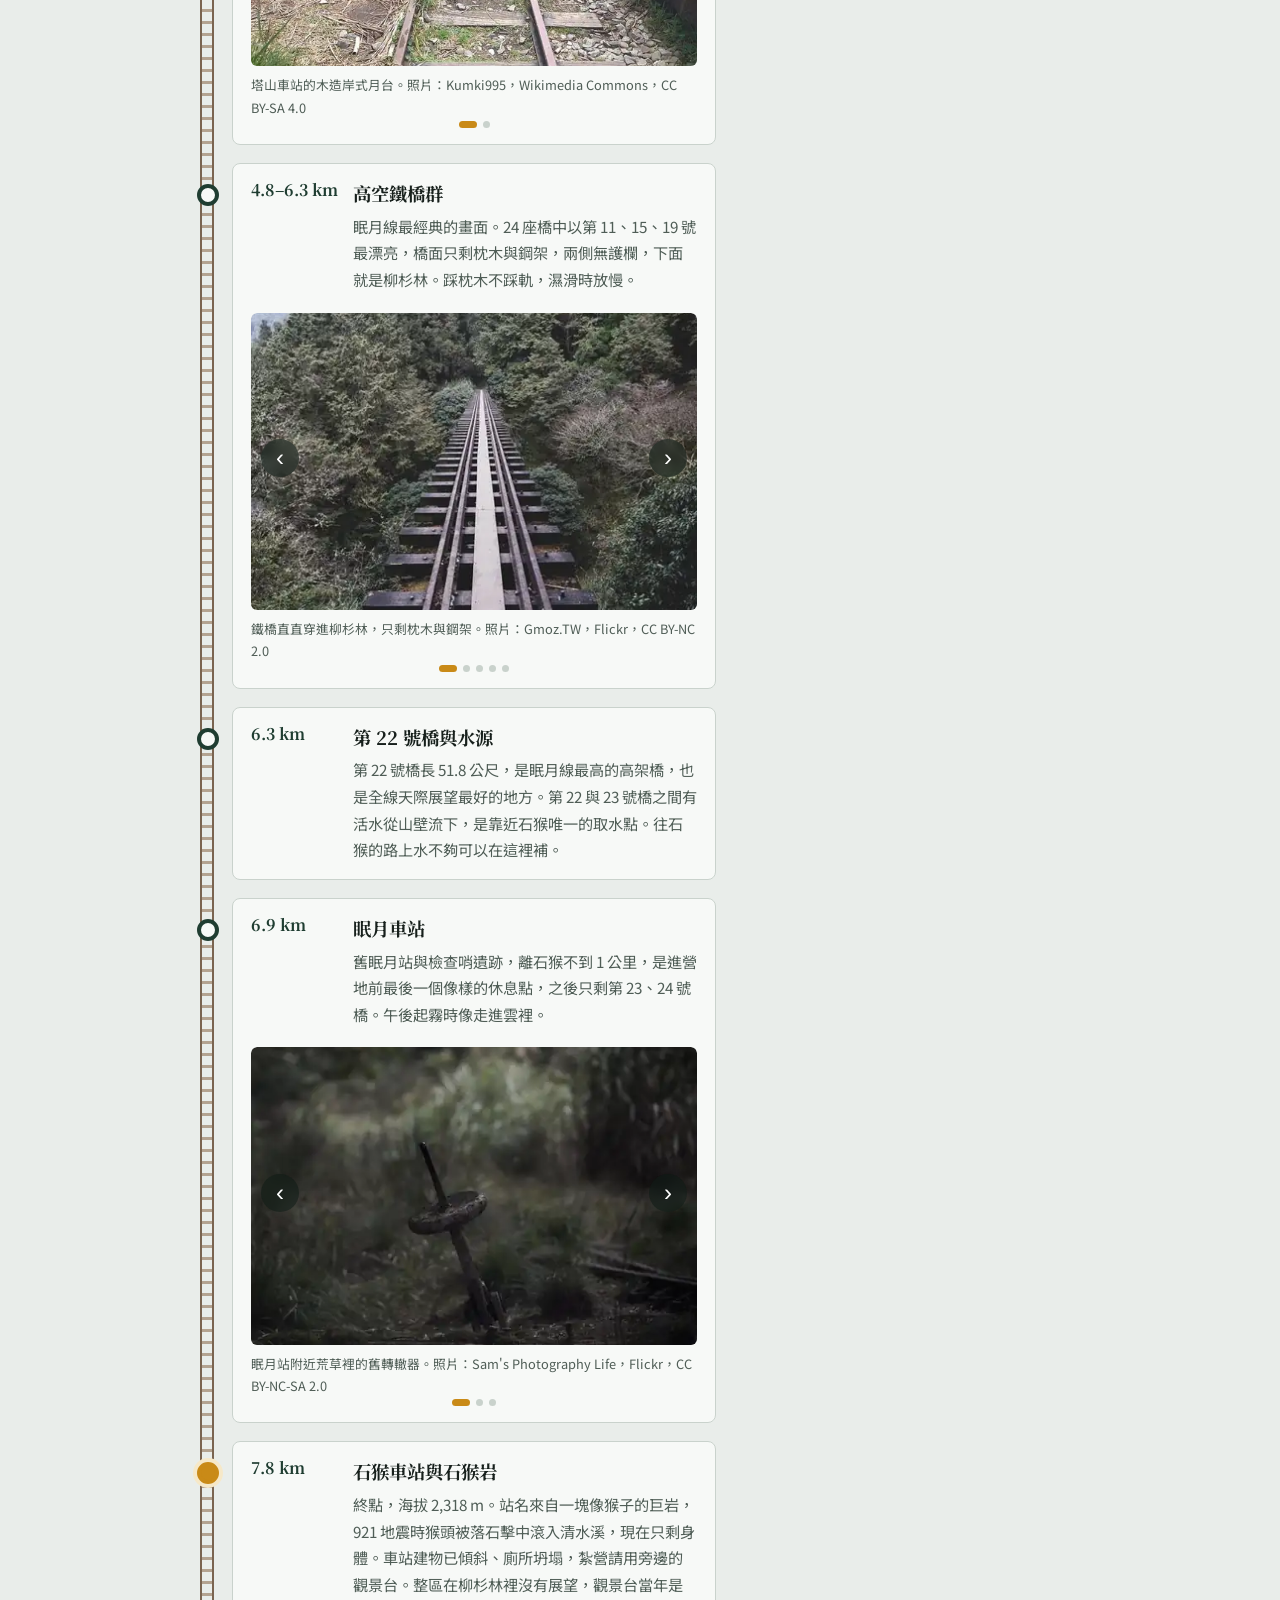
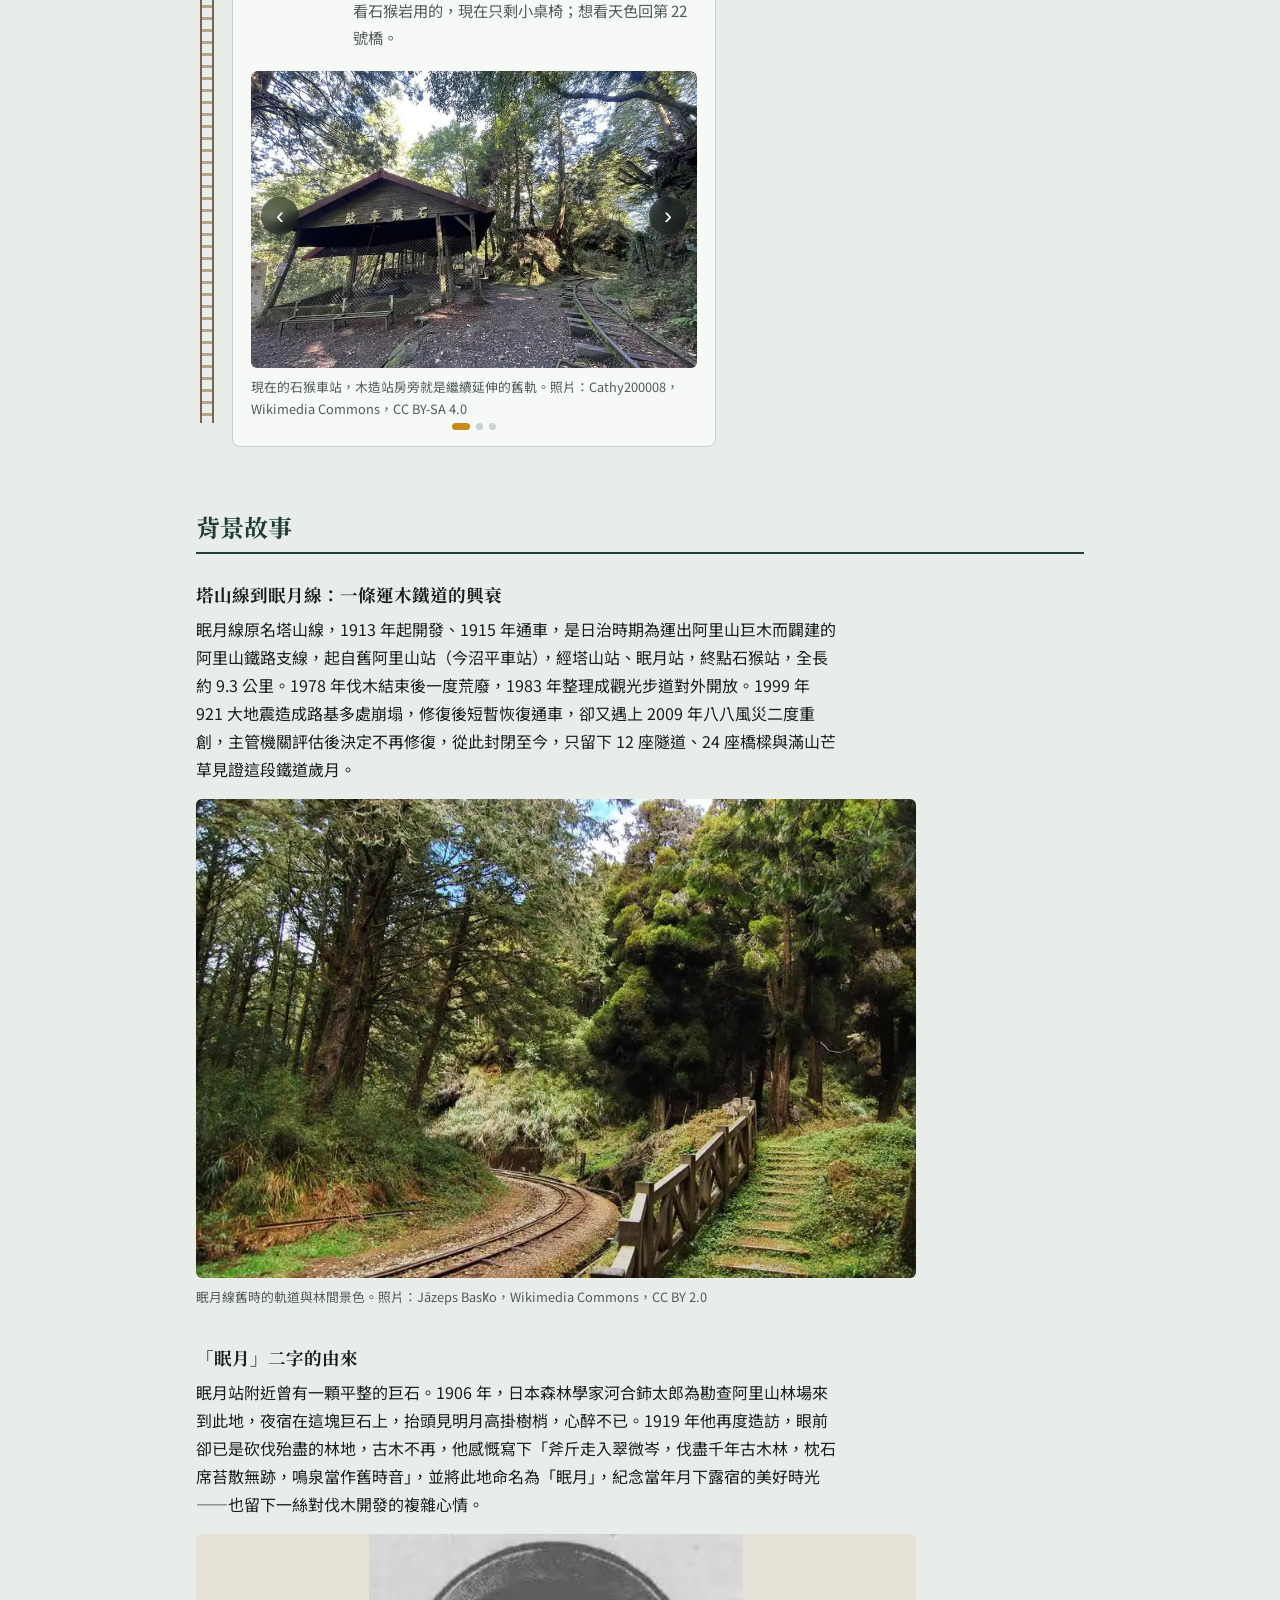
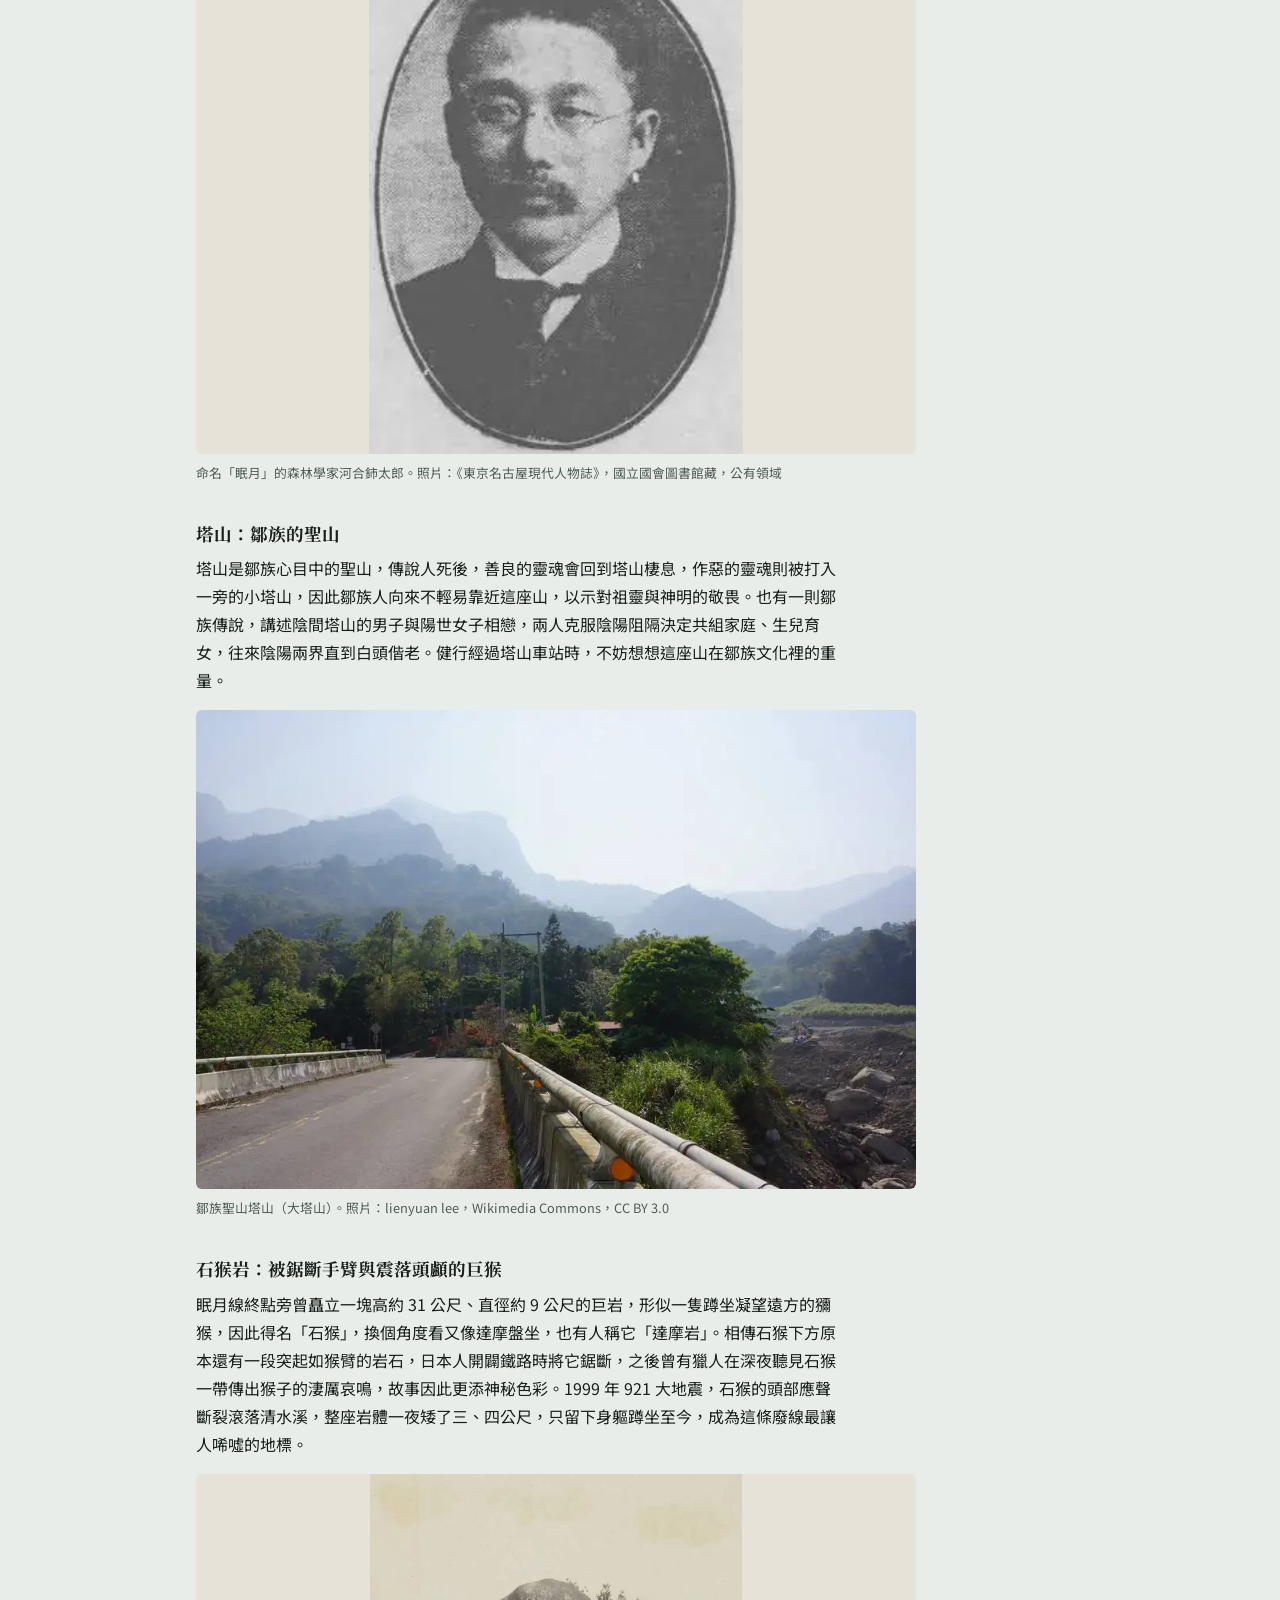
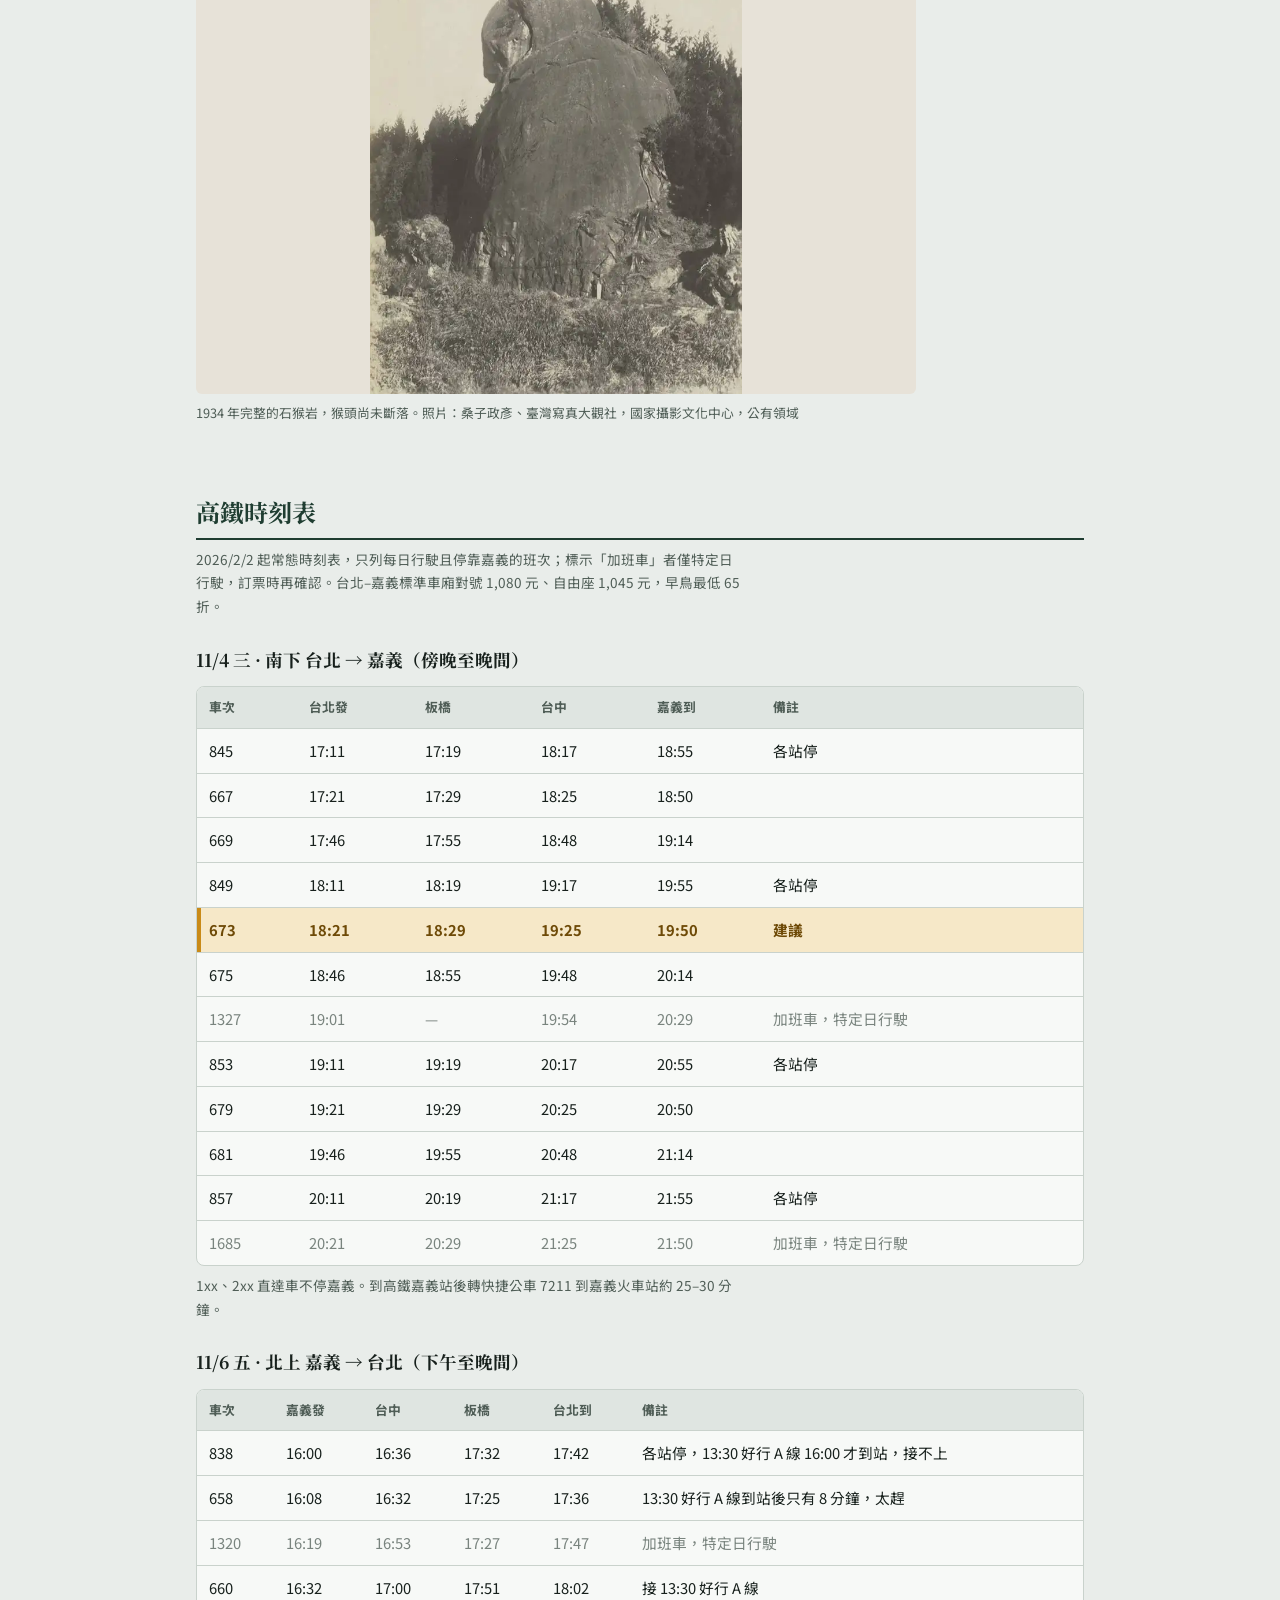
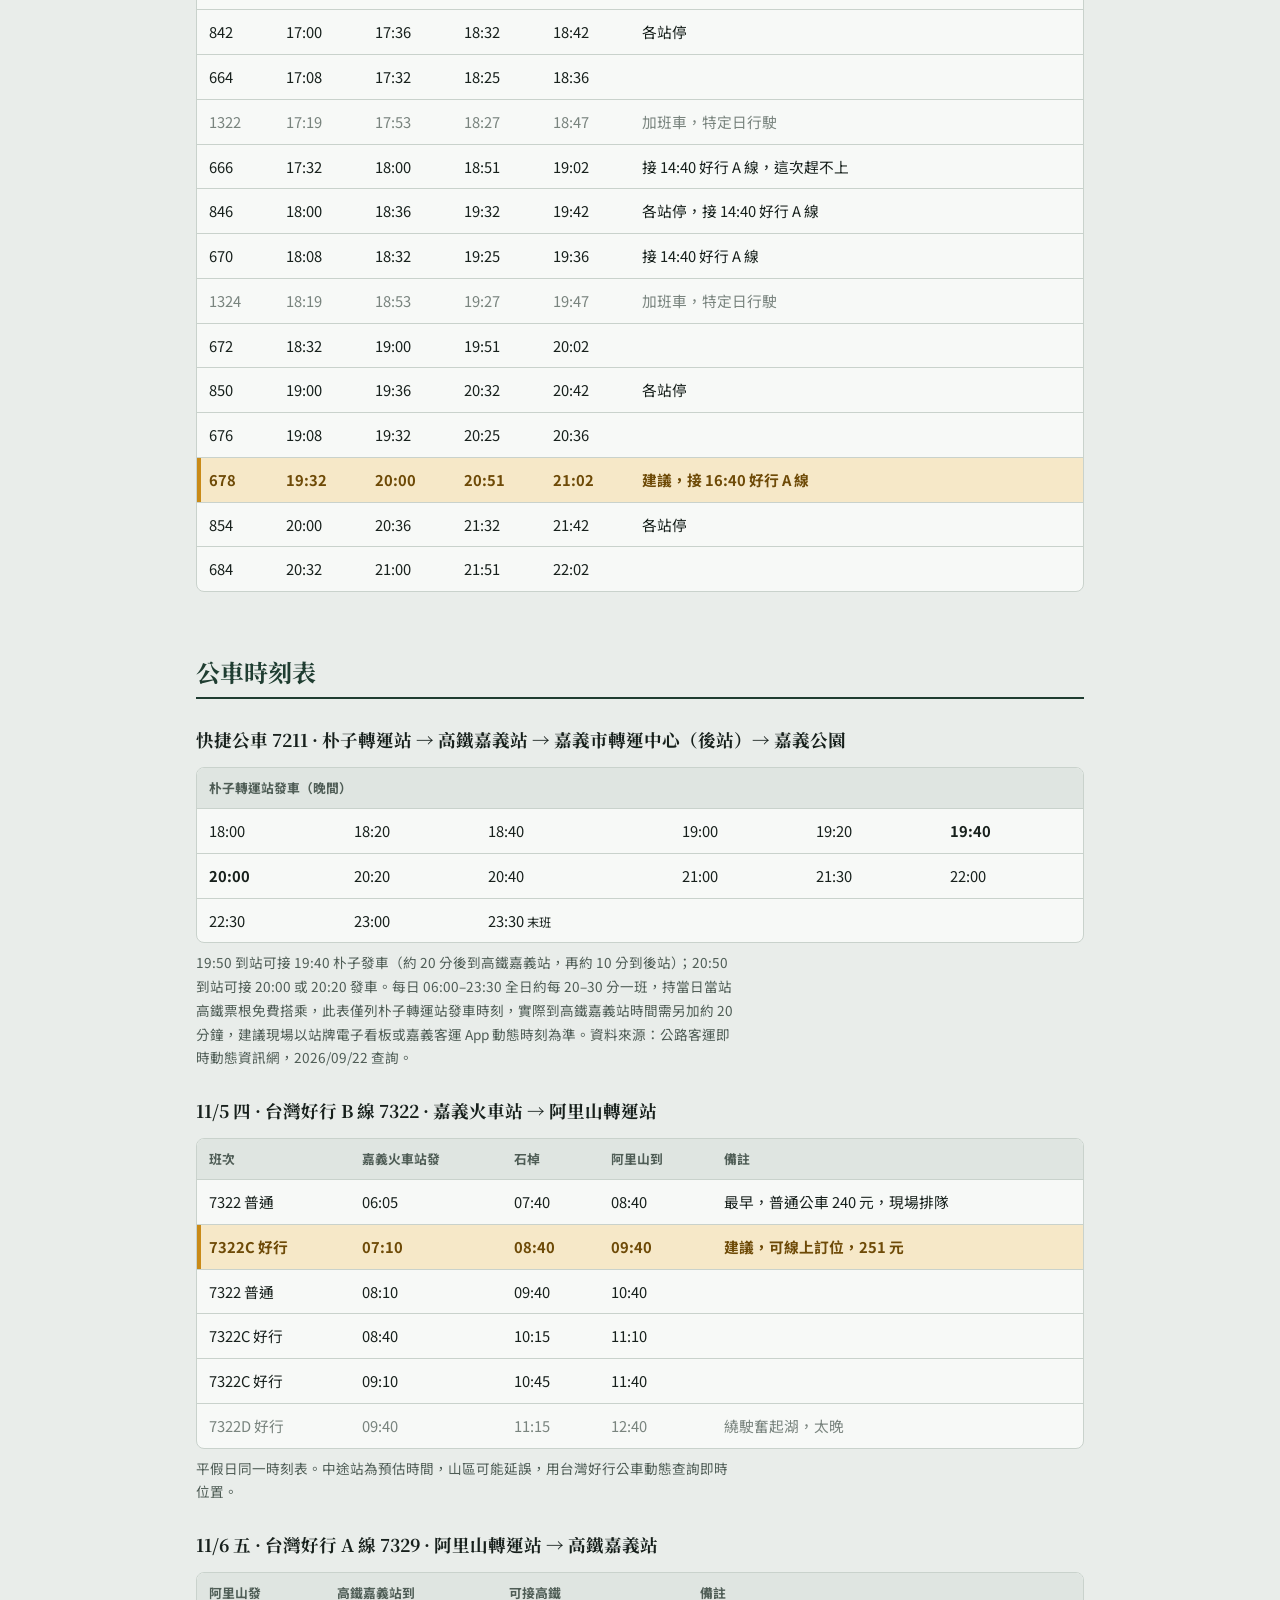
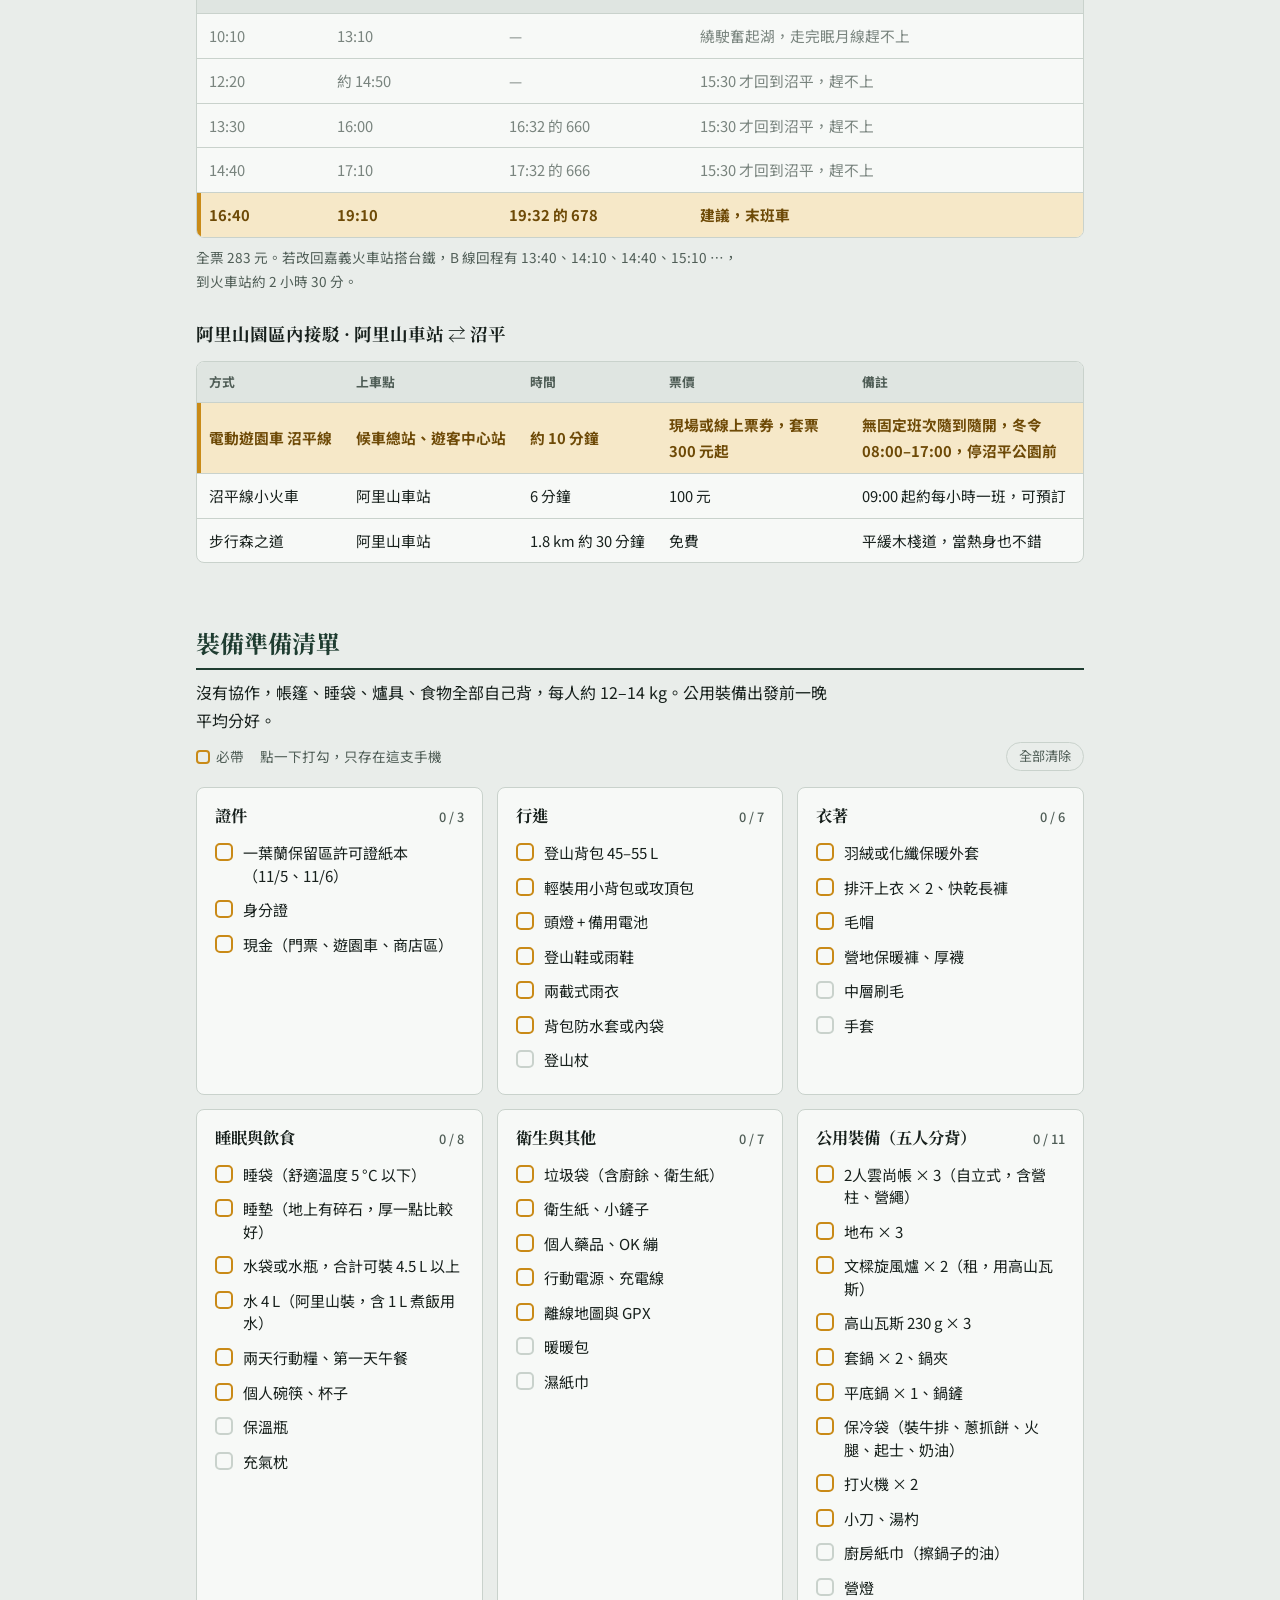
==== commit 625d0f98: "明隧道行第 0 天住宿改為仲青行旅嘉義館，附地址與地圖連結 Co-Authored-By: Claude Opus 5.5 (1M context) <noreply@anthropic.com>" ====
--- a/2026-11-mianyue-tunnel/index.html
+++ b/2026-11-mianyue-tunnel/index.html
@@ -51,10 +51,10 @@
 
 
 <h2 id="d0" class="day"><span class="dn">Day 0</span><span class="dr">台北 → 嘉義</span><span class="dd">11/4 週三</span></h2>
-<p>晚上先下嘉義，睡火車站旁，第一天才趕得上 07:10 的好行 B 線。</p>
+<p>晚上先下嘉義，住火車站前站的<a href="https://www.lighthostel.com.tw/chiayi.aspx">仲青行旅嘉義館</a>，第一天才趕得上 07:10 的好行 B 線。</p>
 <ul class="tl">
   <li class="key"><time>18:21</time><span class="t">台北站搭高鐵 673 車次南下</span><span class="d">19:50 到高鐵嘉義站，轉公車 7211 到嘉義後站（憑高鐵票根免費）。</span></li>
-  <li><time>21:00</time><span class="t">hostel 入住、夜市晚餐、分裝公裝</span><span class="d">買好隔天午餐和第二天的午餐，五人把帳篷、爐具、食物平均分好。</span></li>
+  <li><time>21:00</time><span class="t">仲青行旅入住、夜市晚餐、分裝公裝</span><span class="d"><a href="https://www.google.com/maps/search/?api=1&amp;query=仲青行旅+嘉義市西區光彩街622號">嘉義市西區光彩街 622 號</a>，前站步行約 5 分鐘，電話 05-224-0555。買好隔天午餐和第二天的午餐，五人把帳篷、爐具、食物平均分好。</span></li>
 </ul>
 <p class="caption">替代：台鐵自強號直達嘉義火車站，約 3 小時 30 分。</p>
 
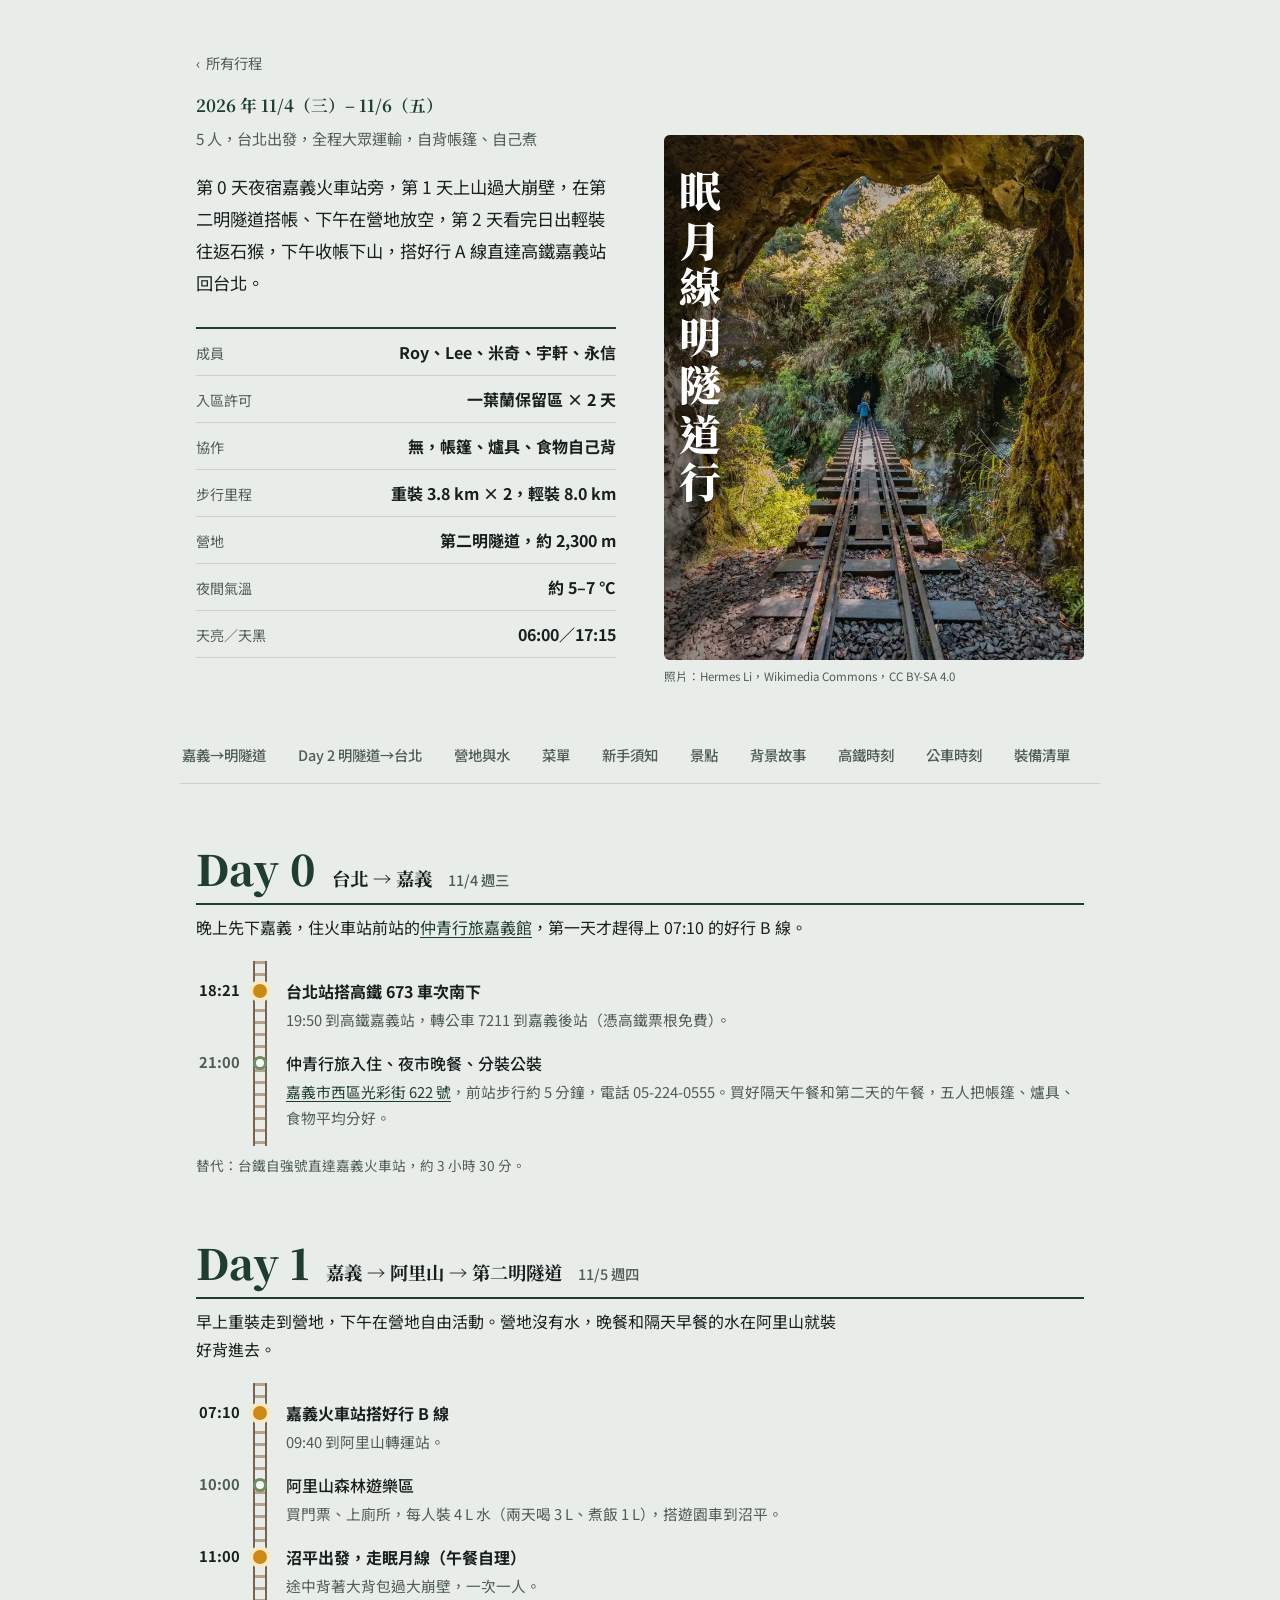
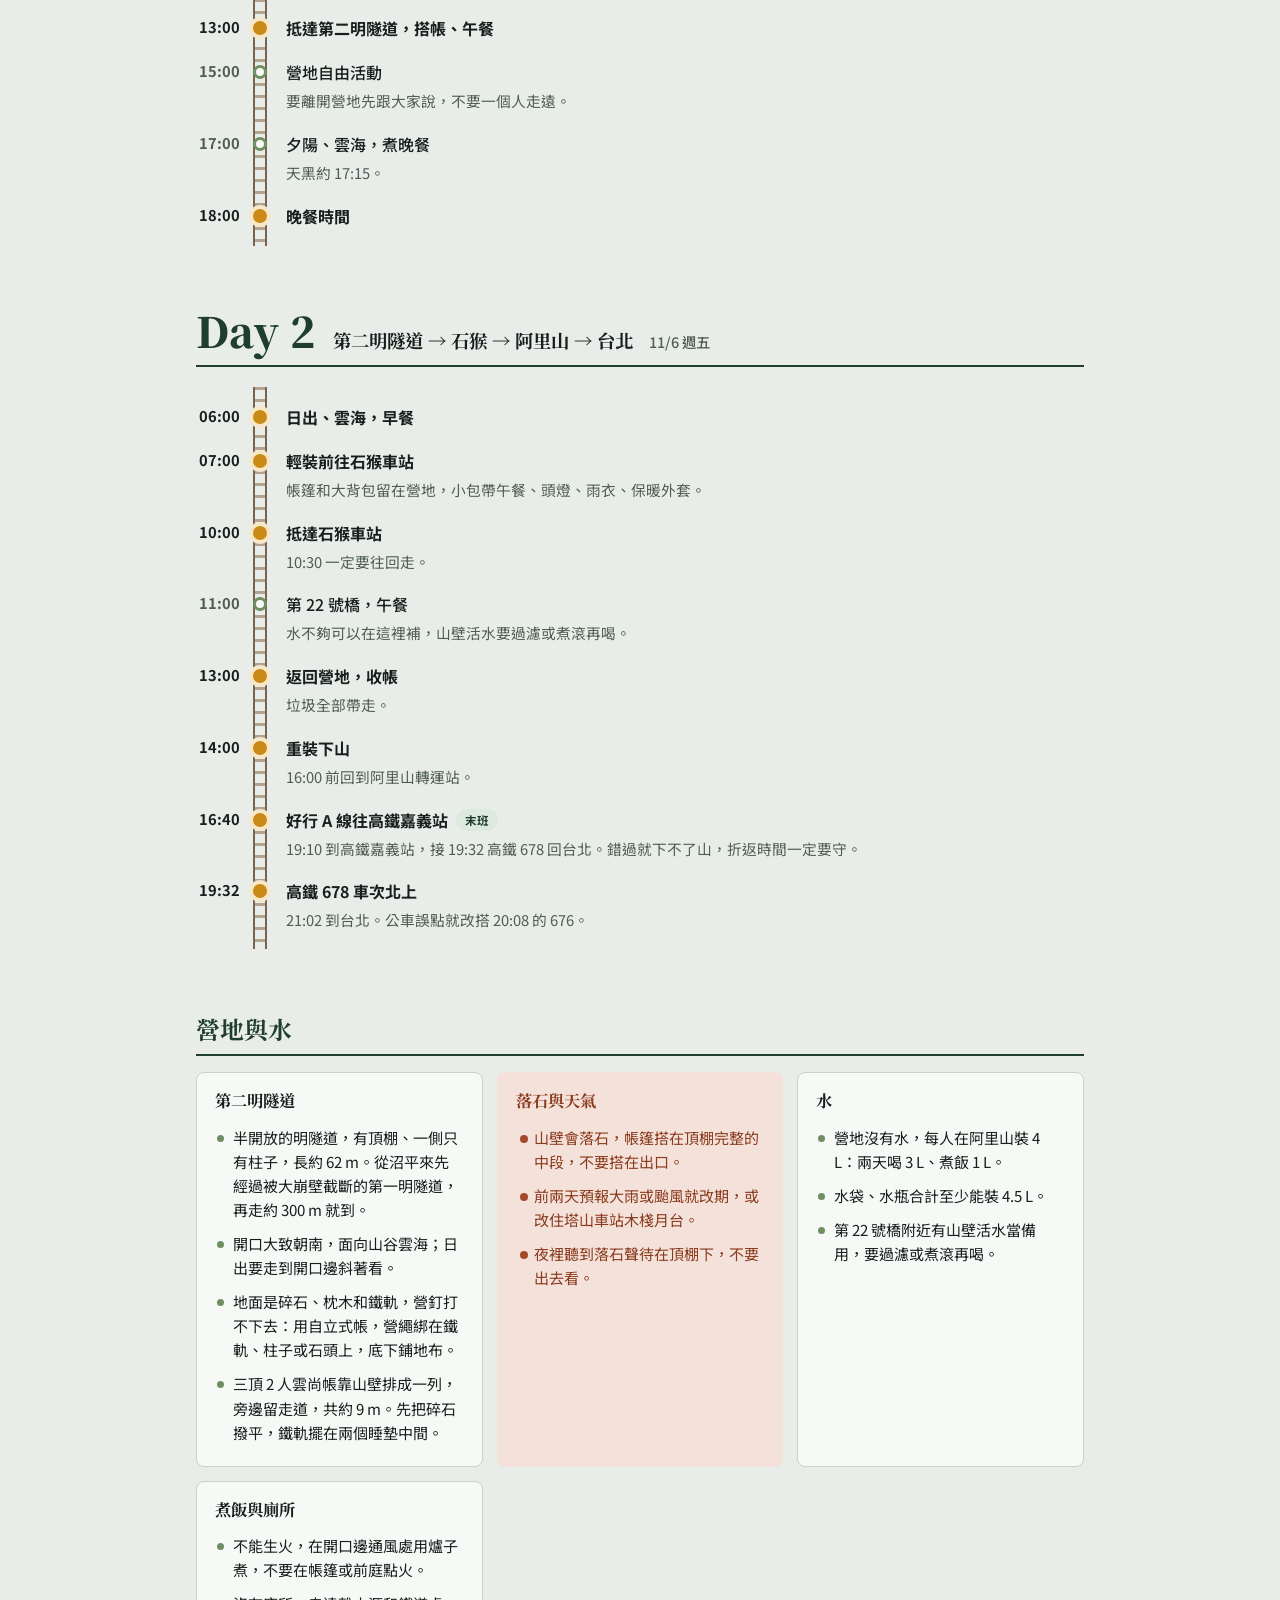
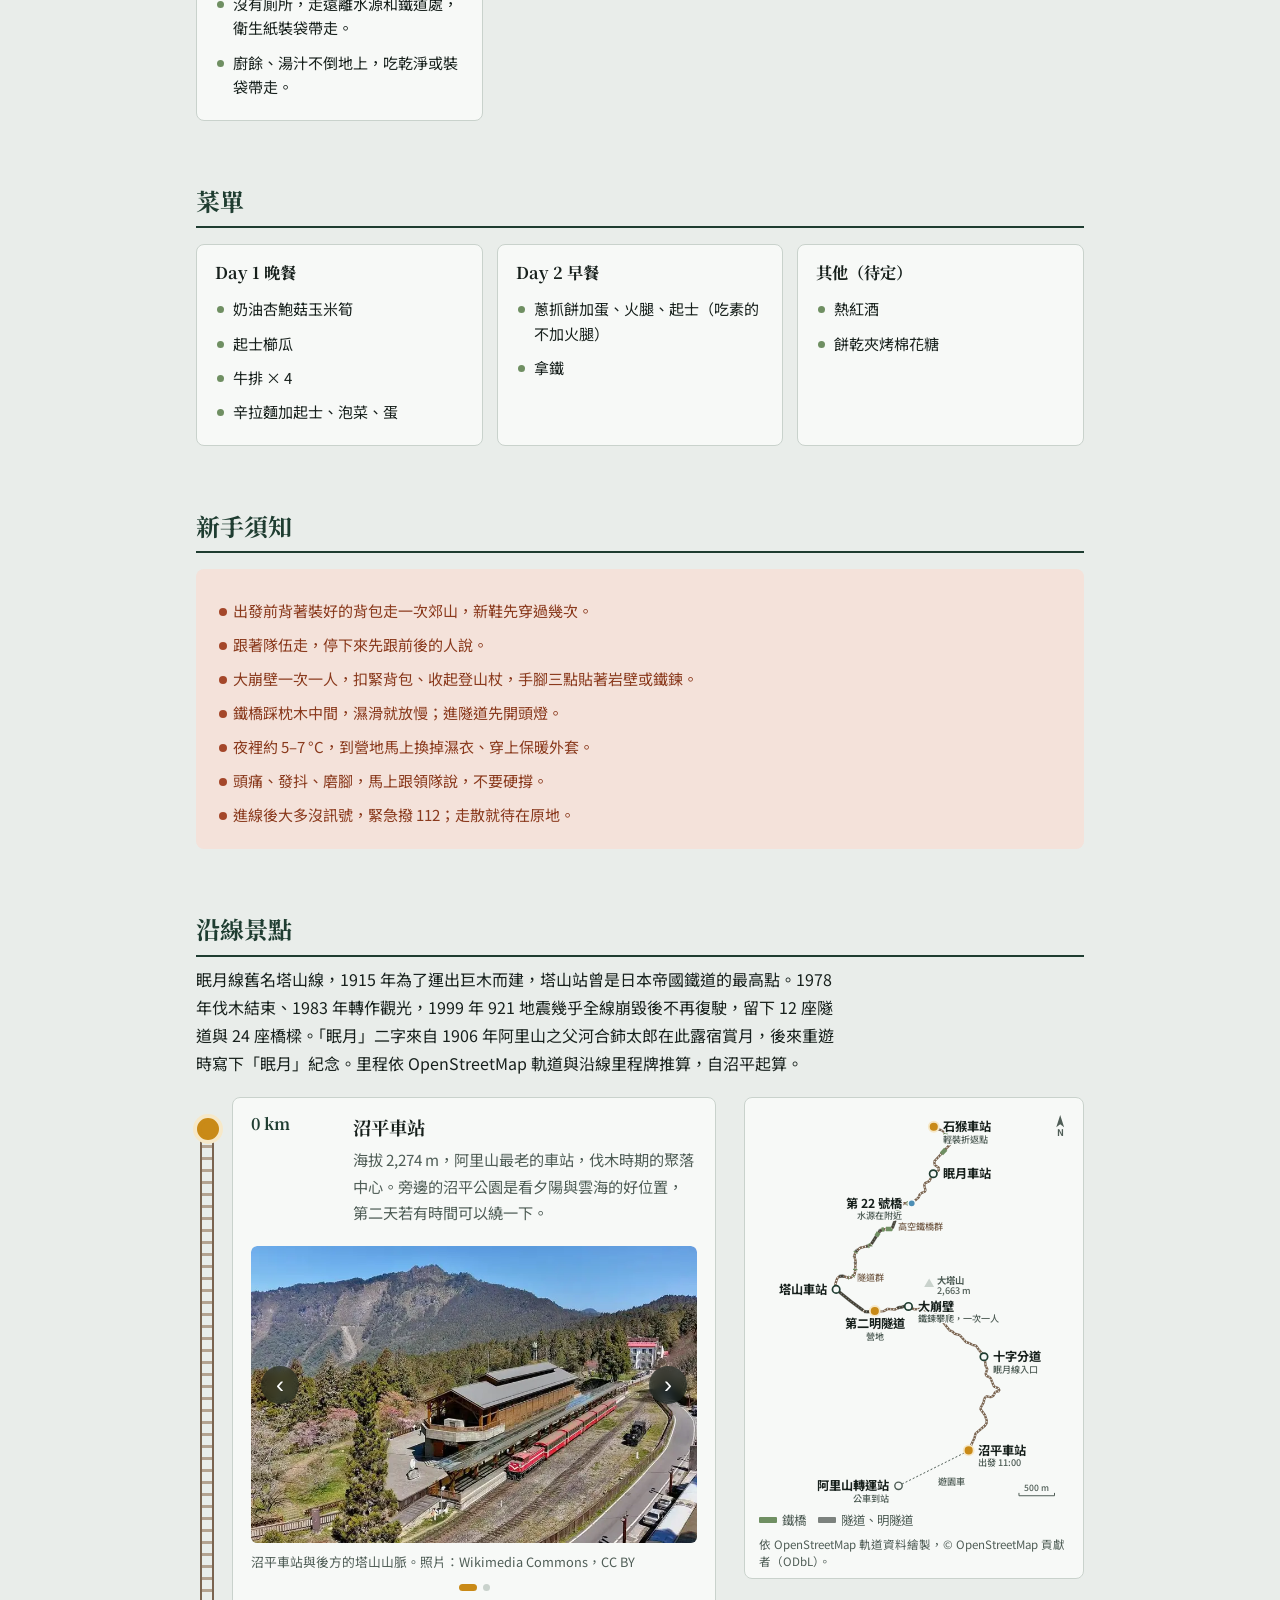
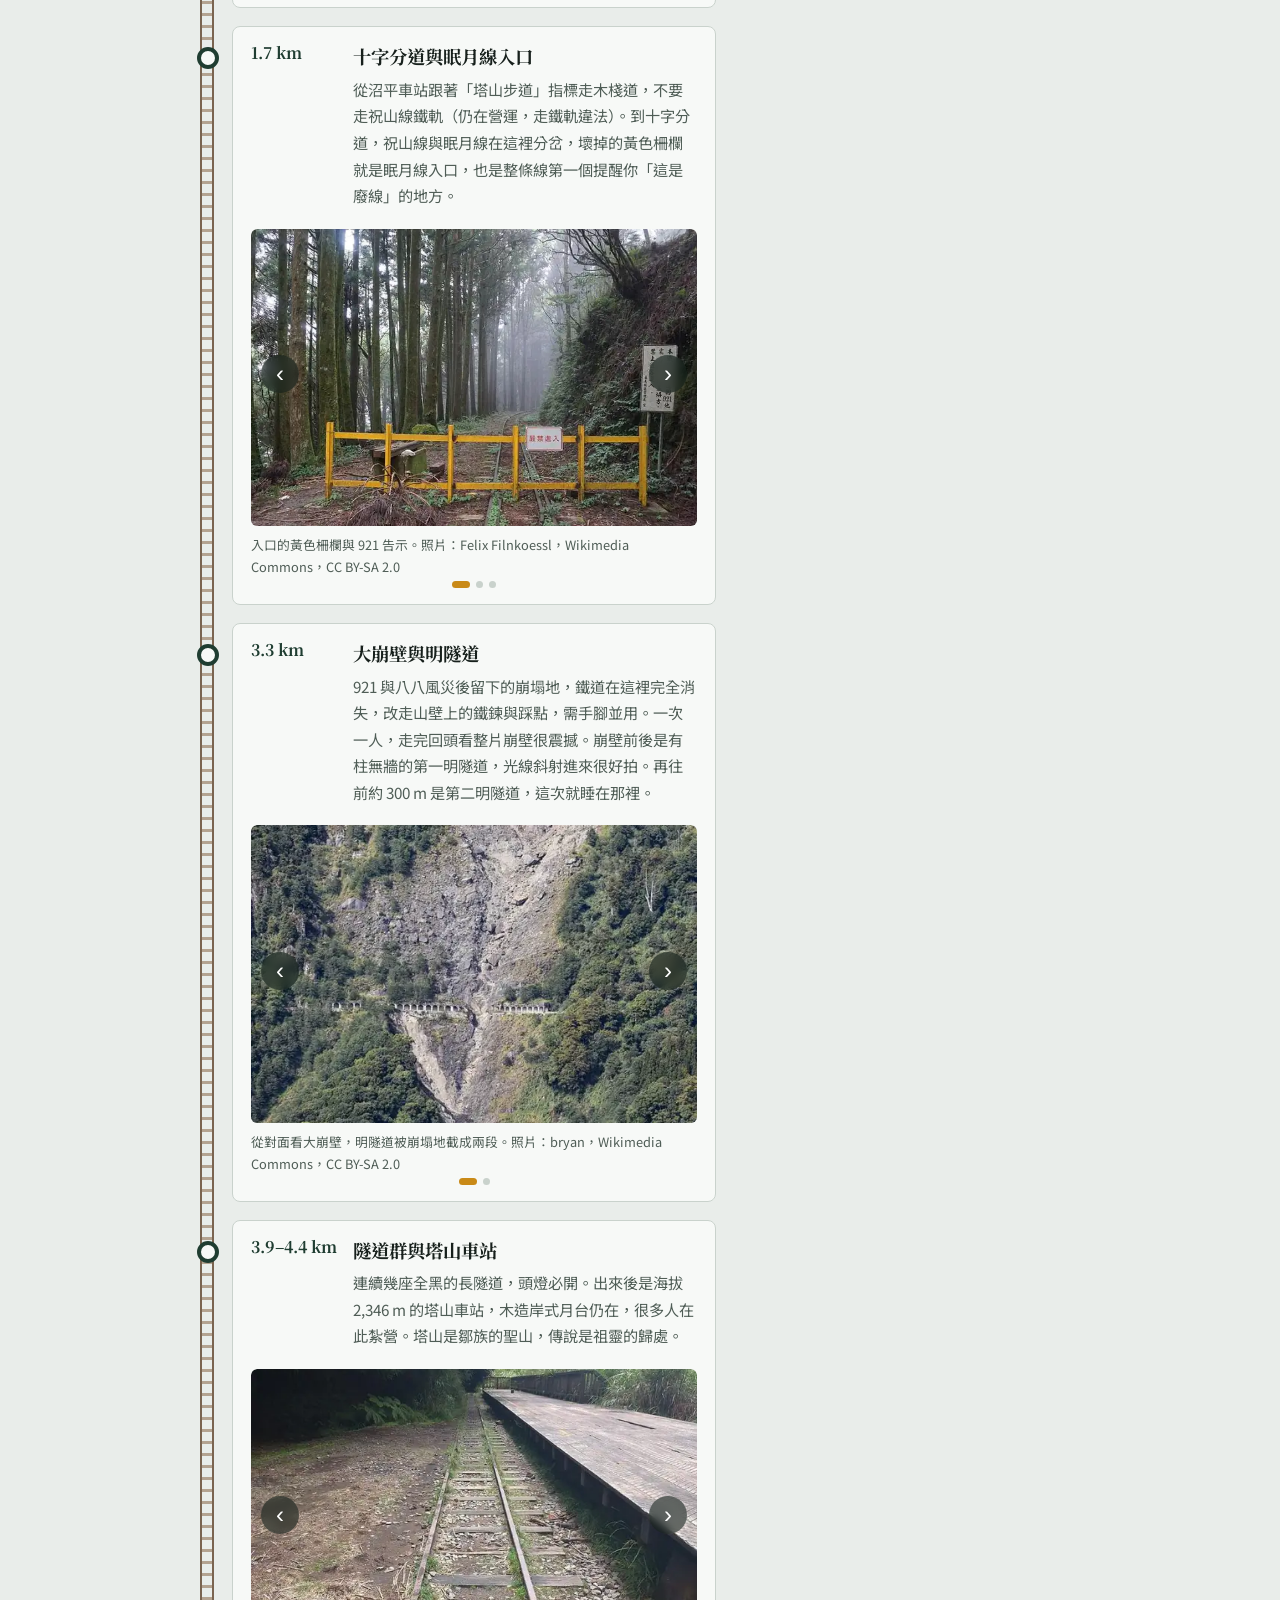
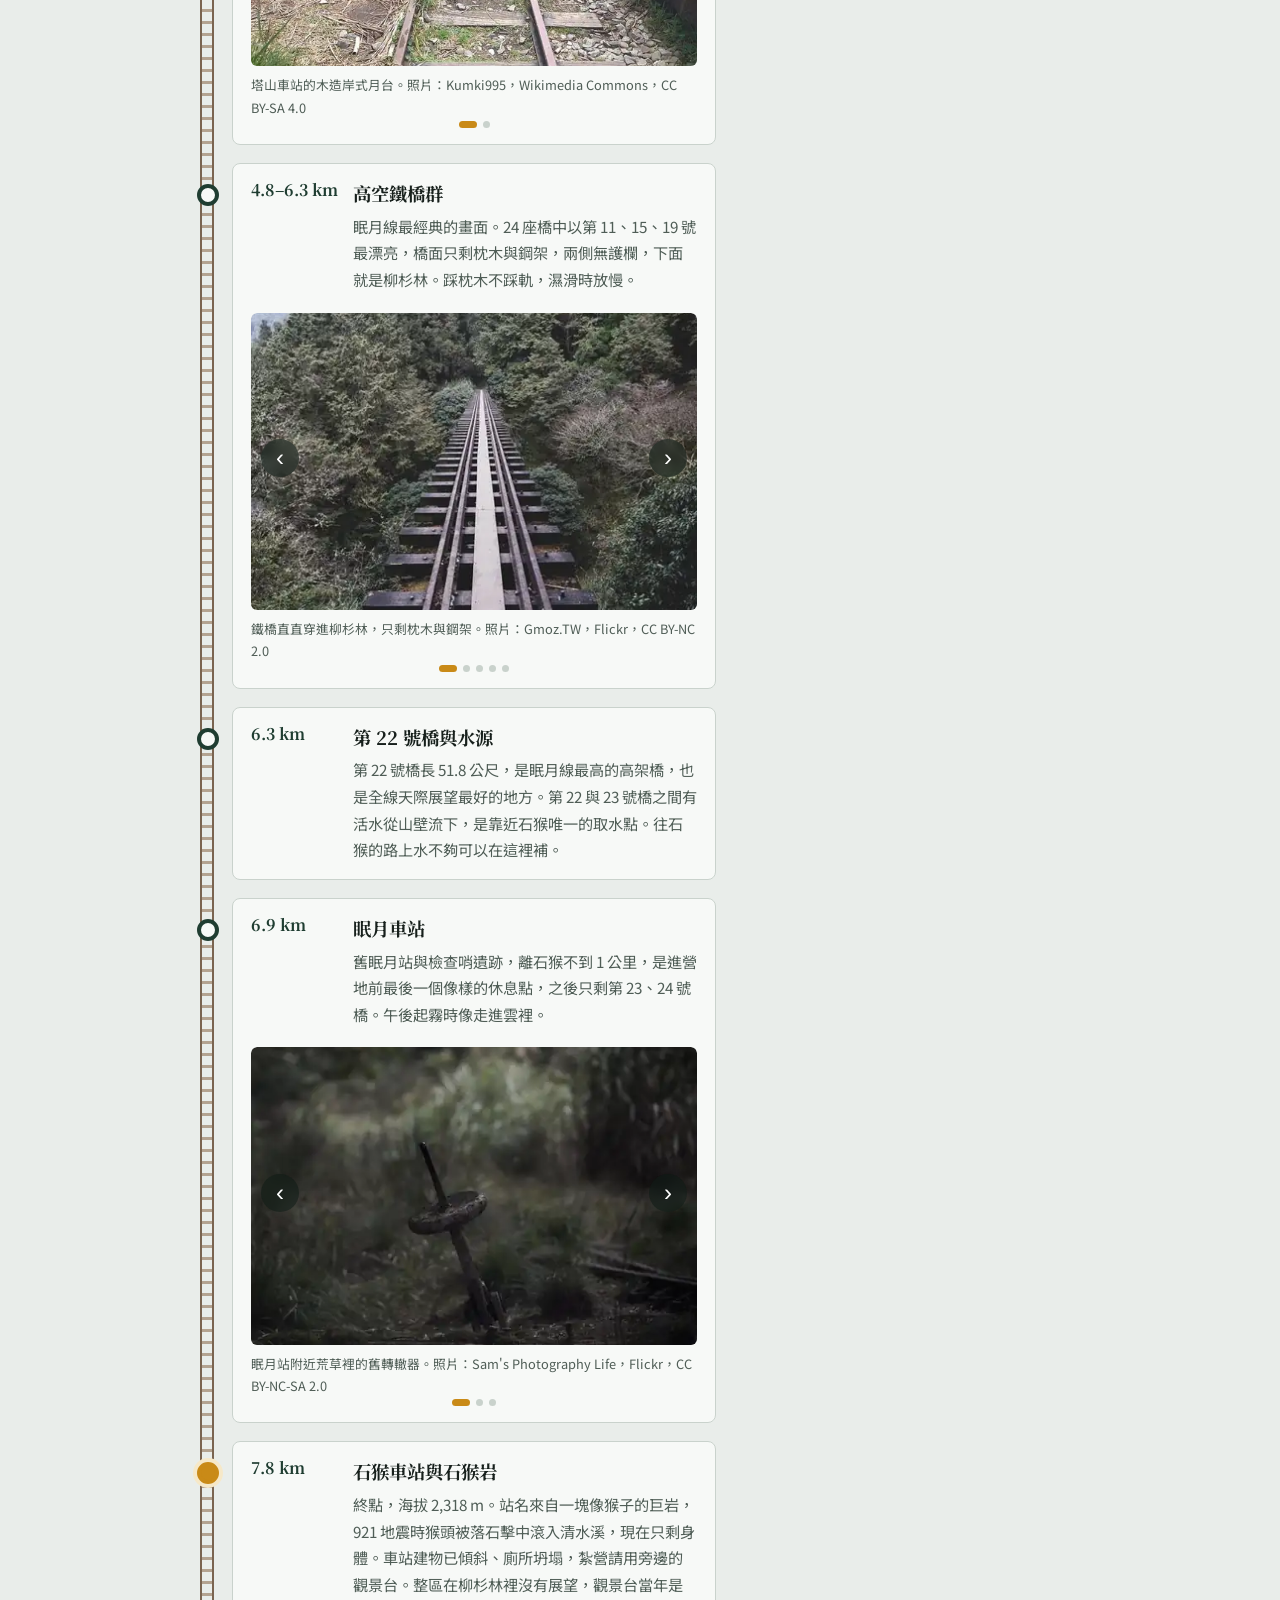
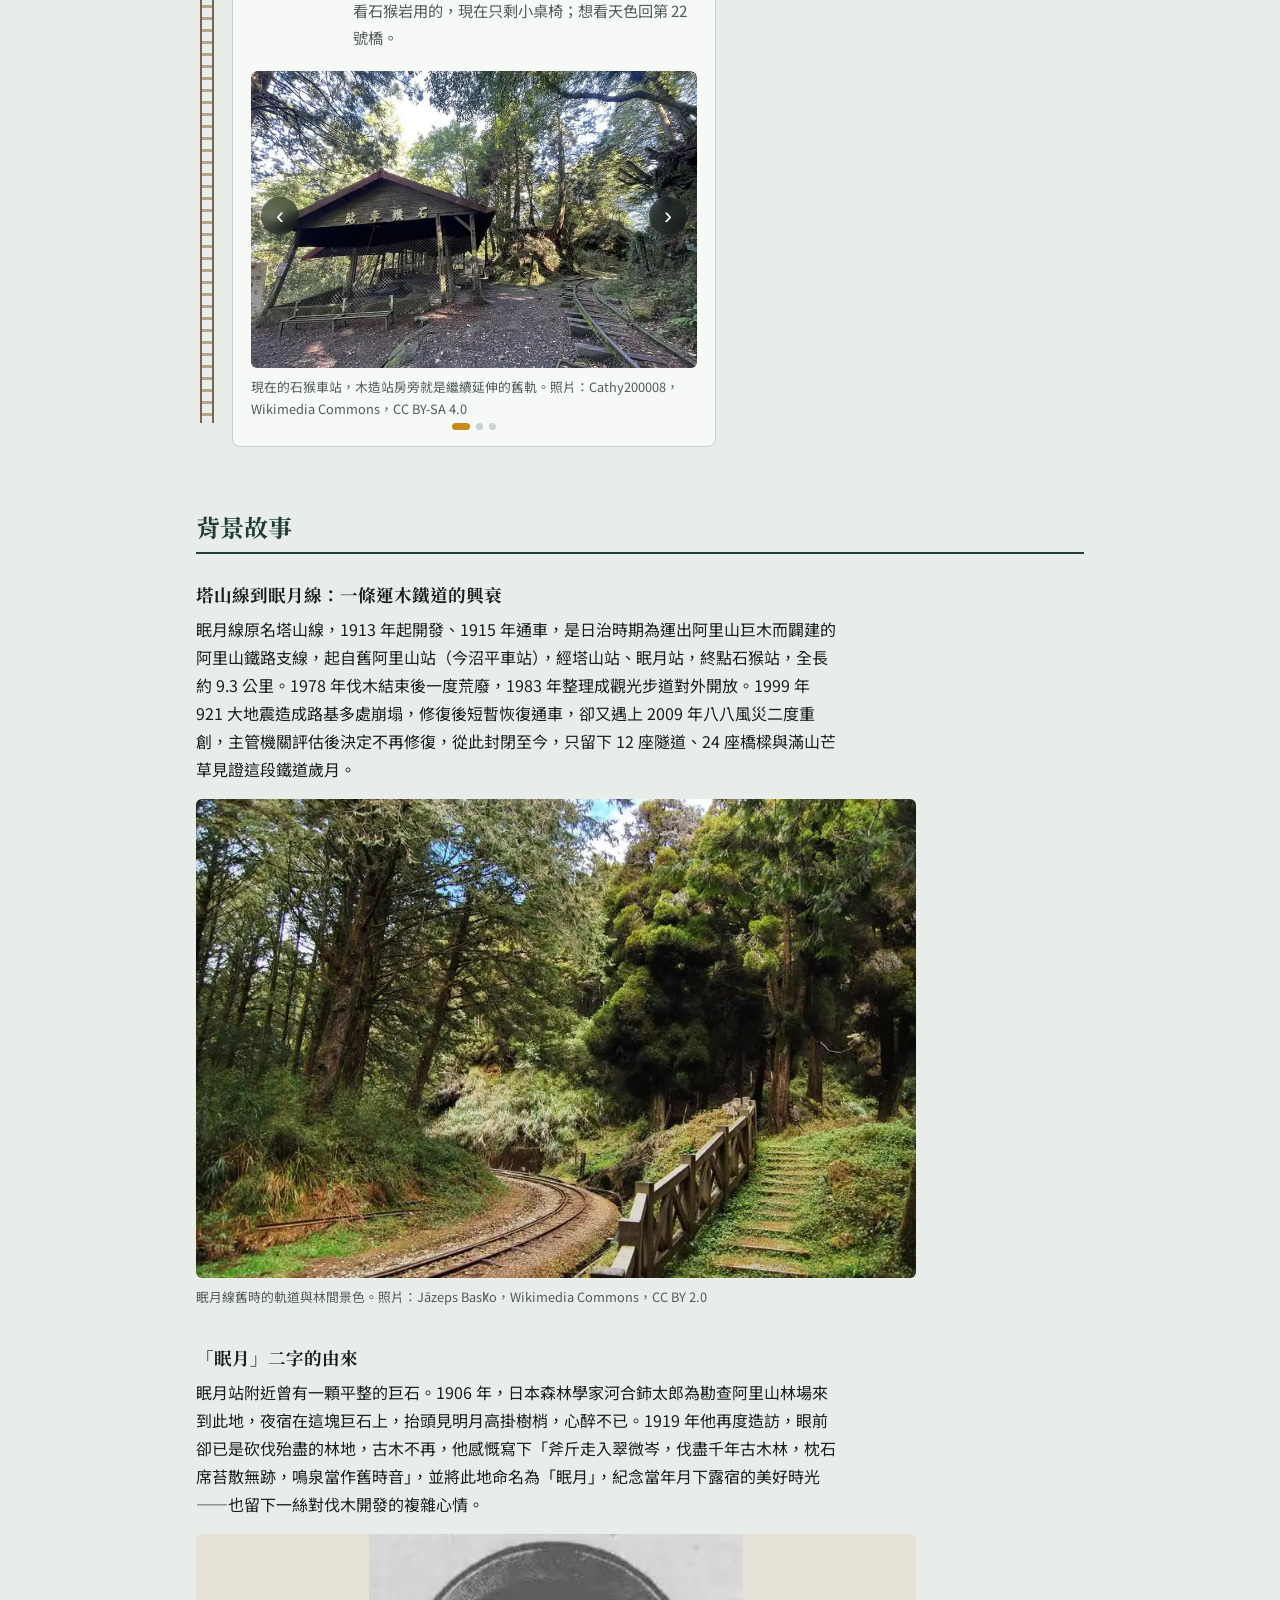
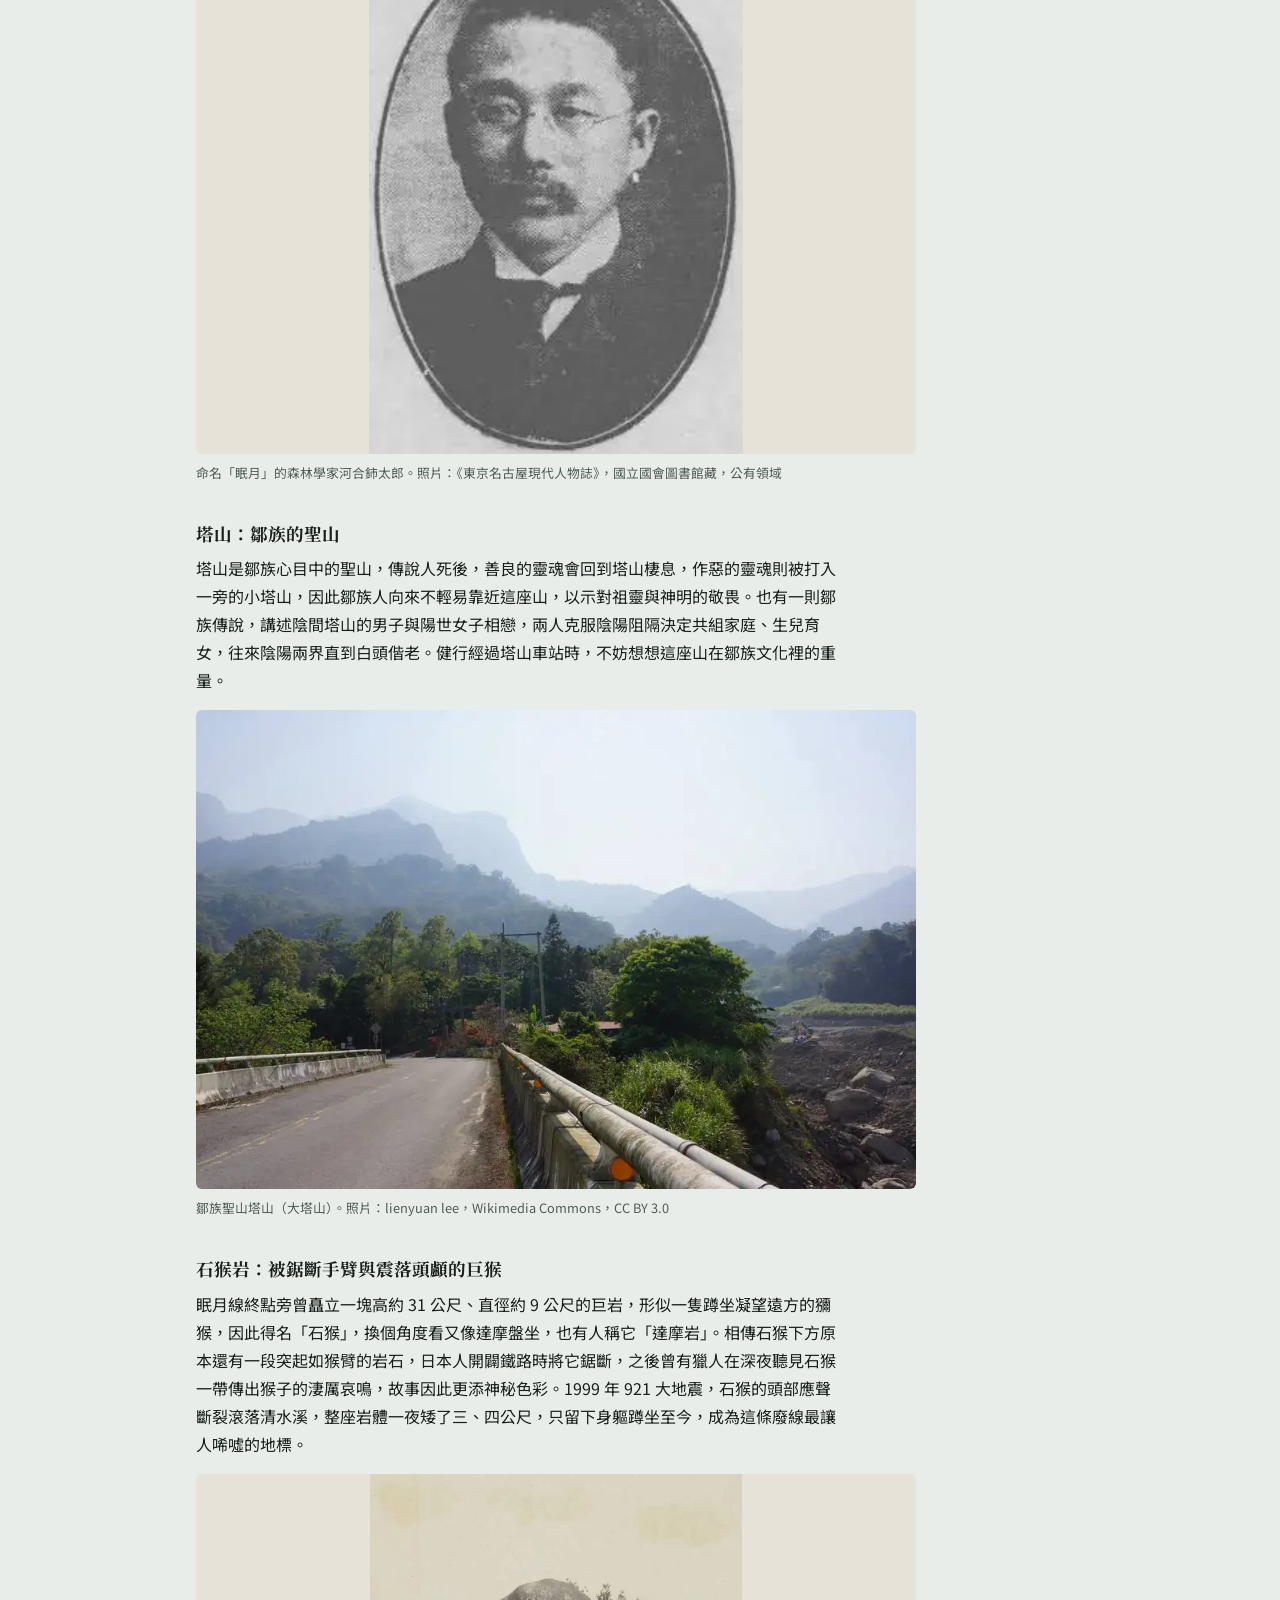
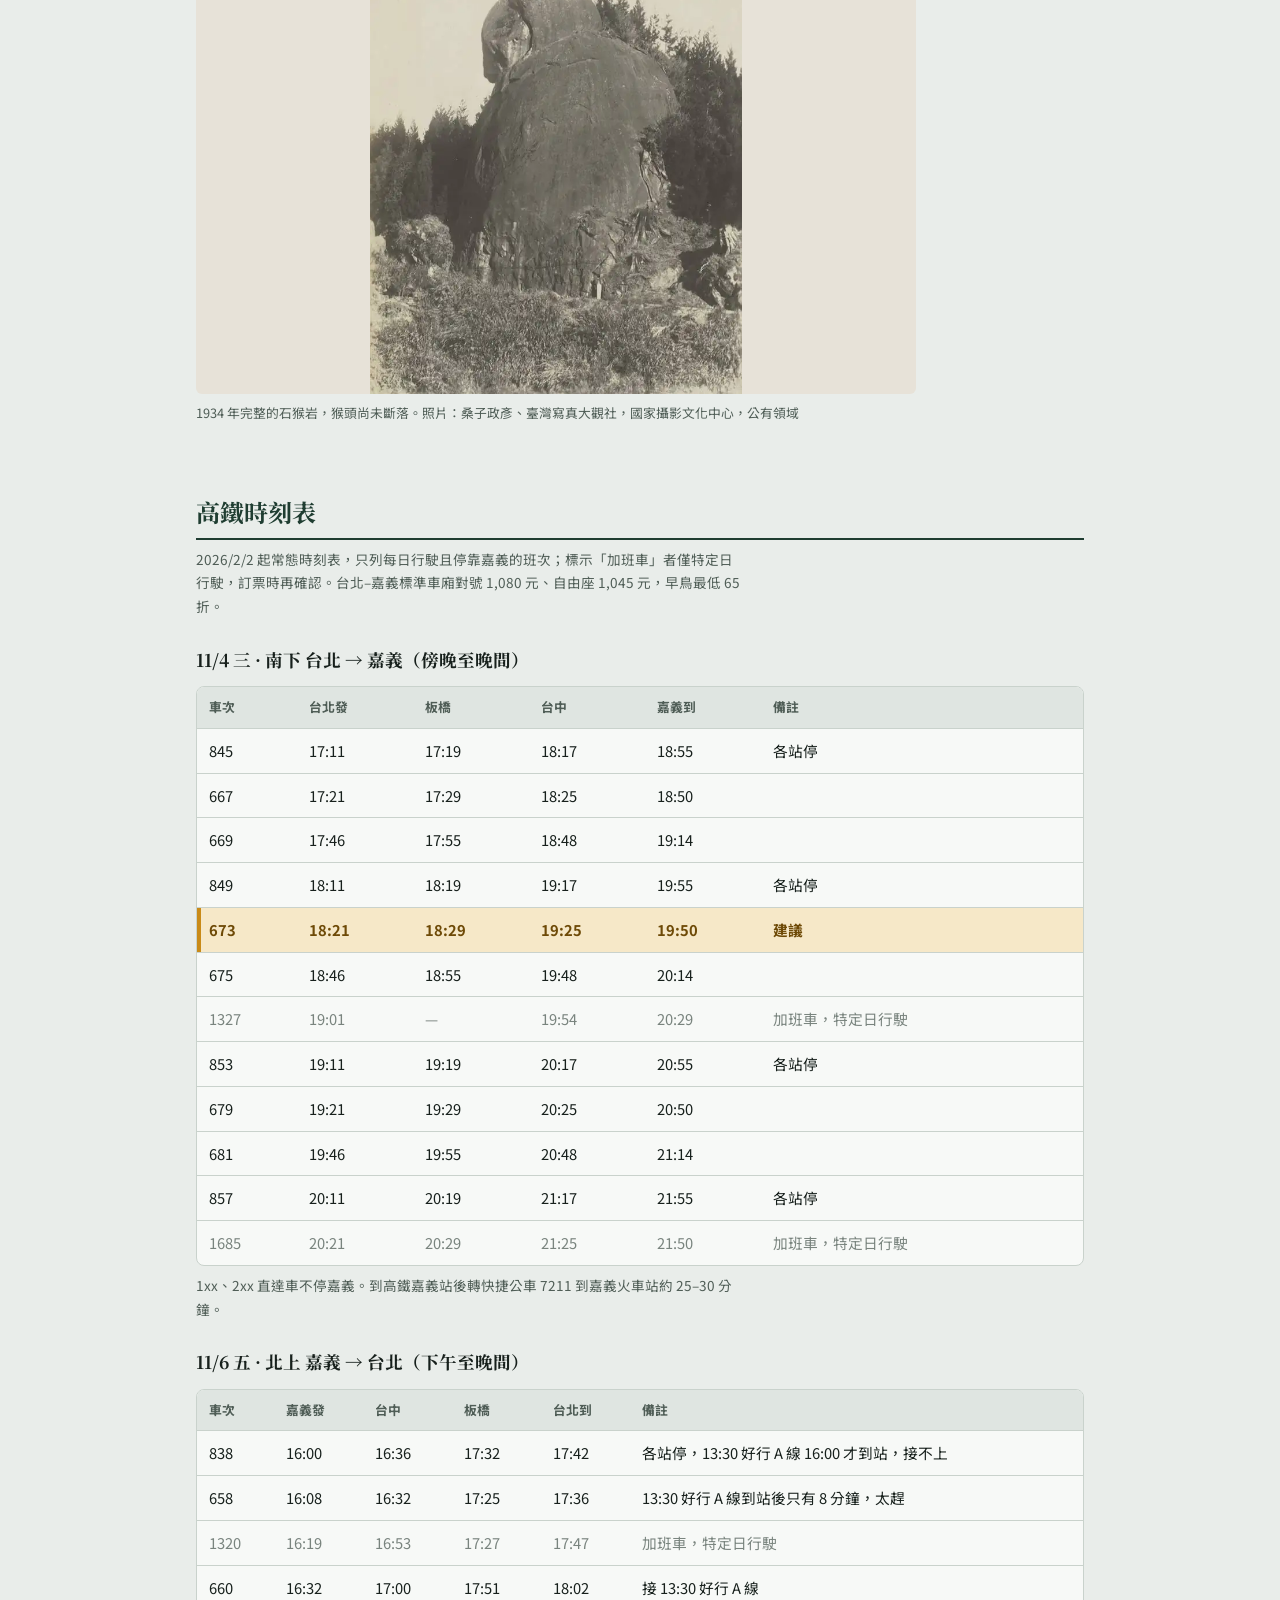
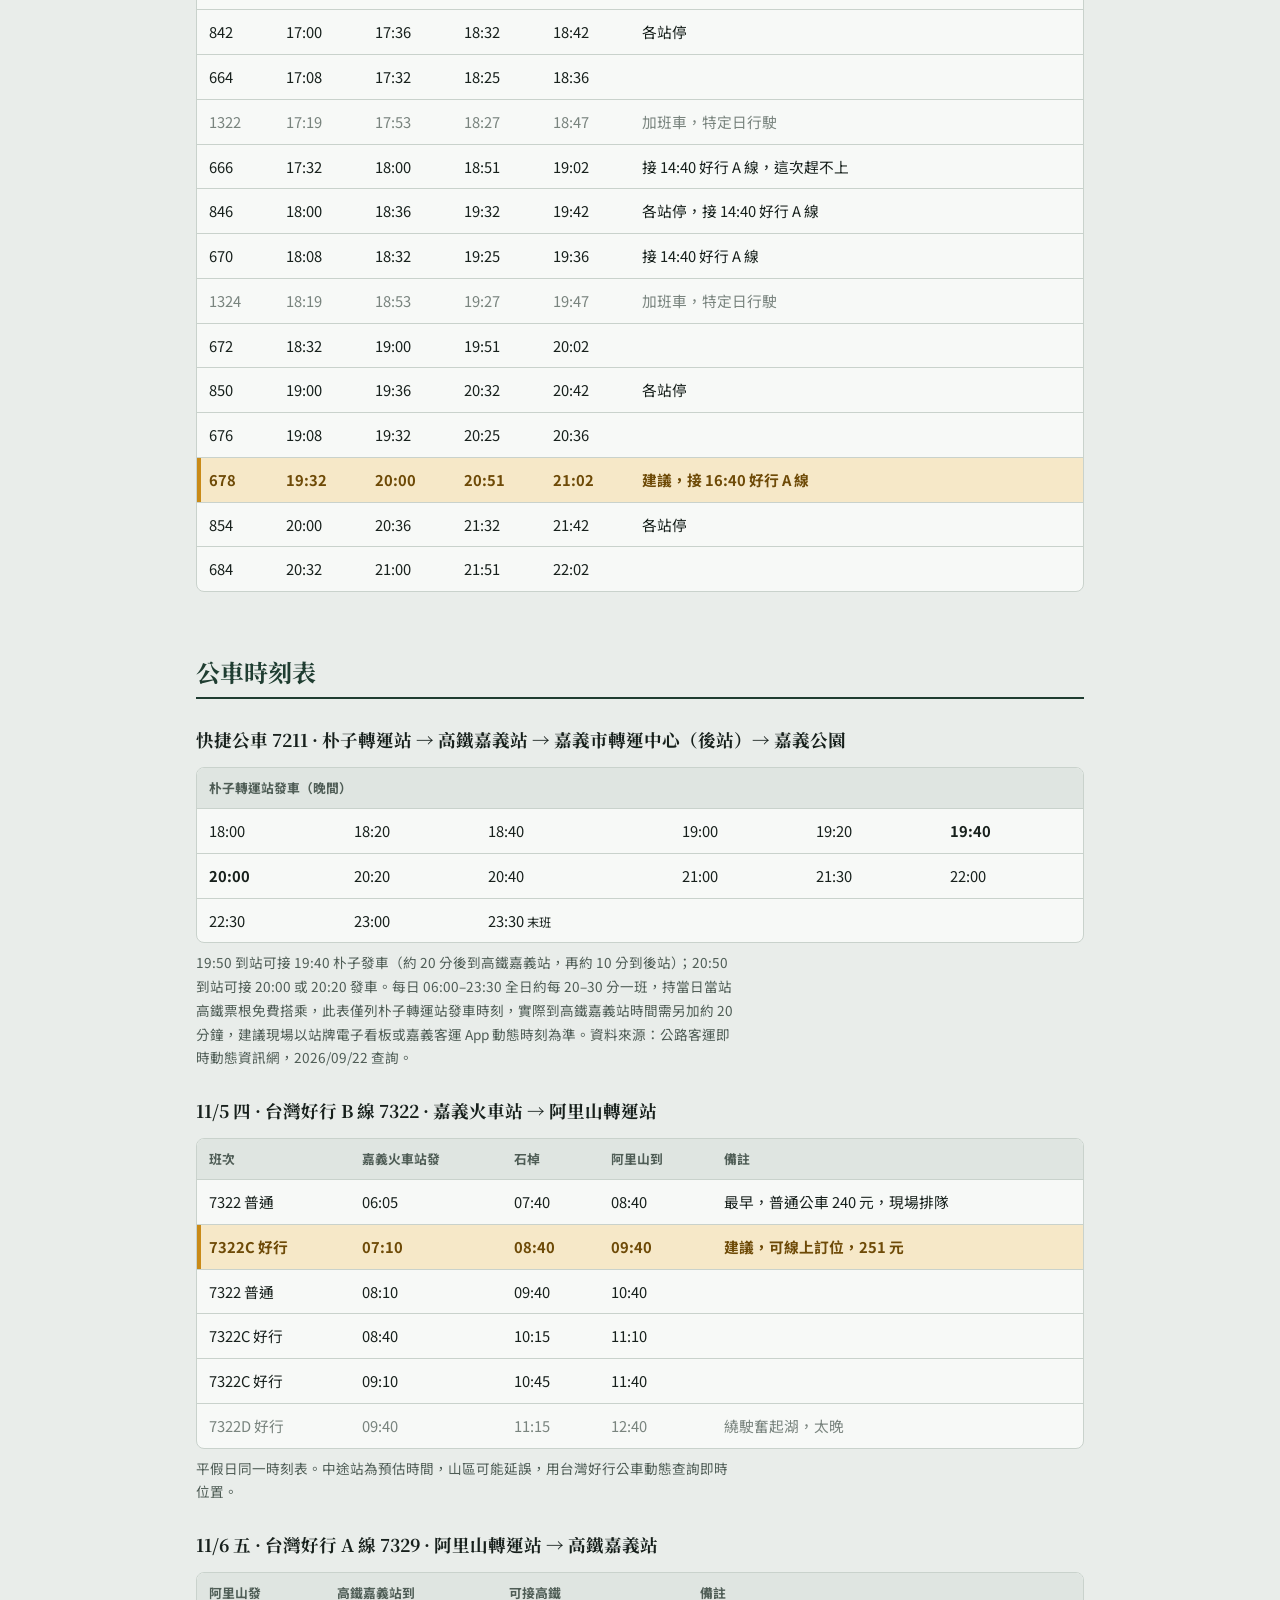
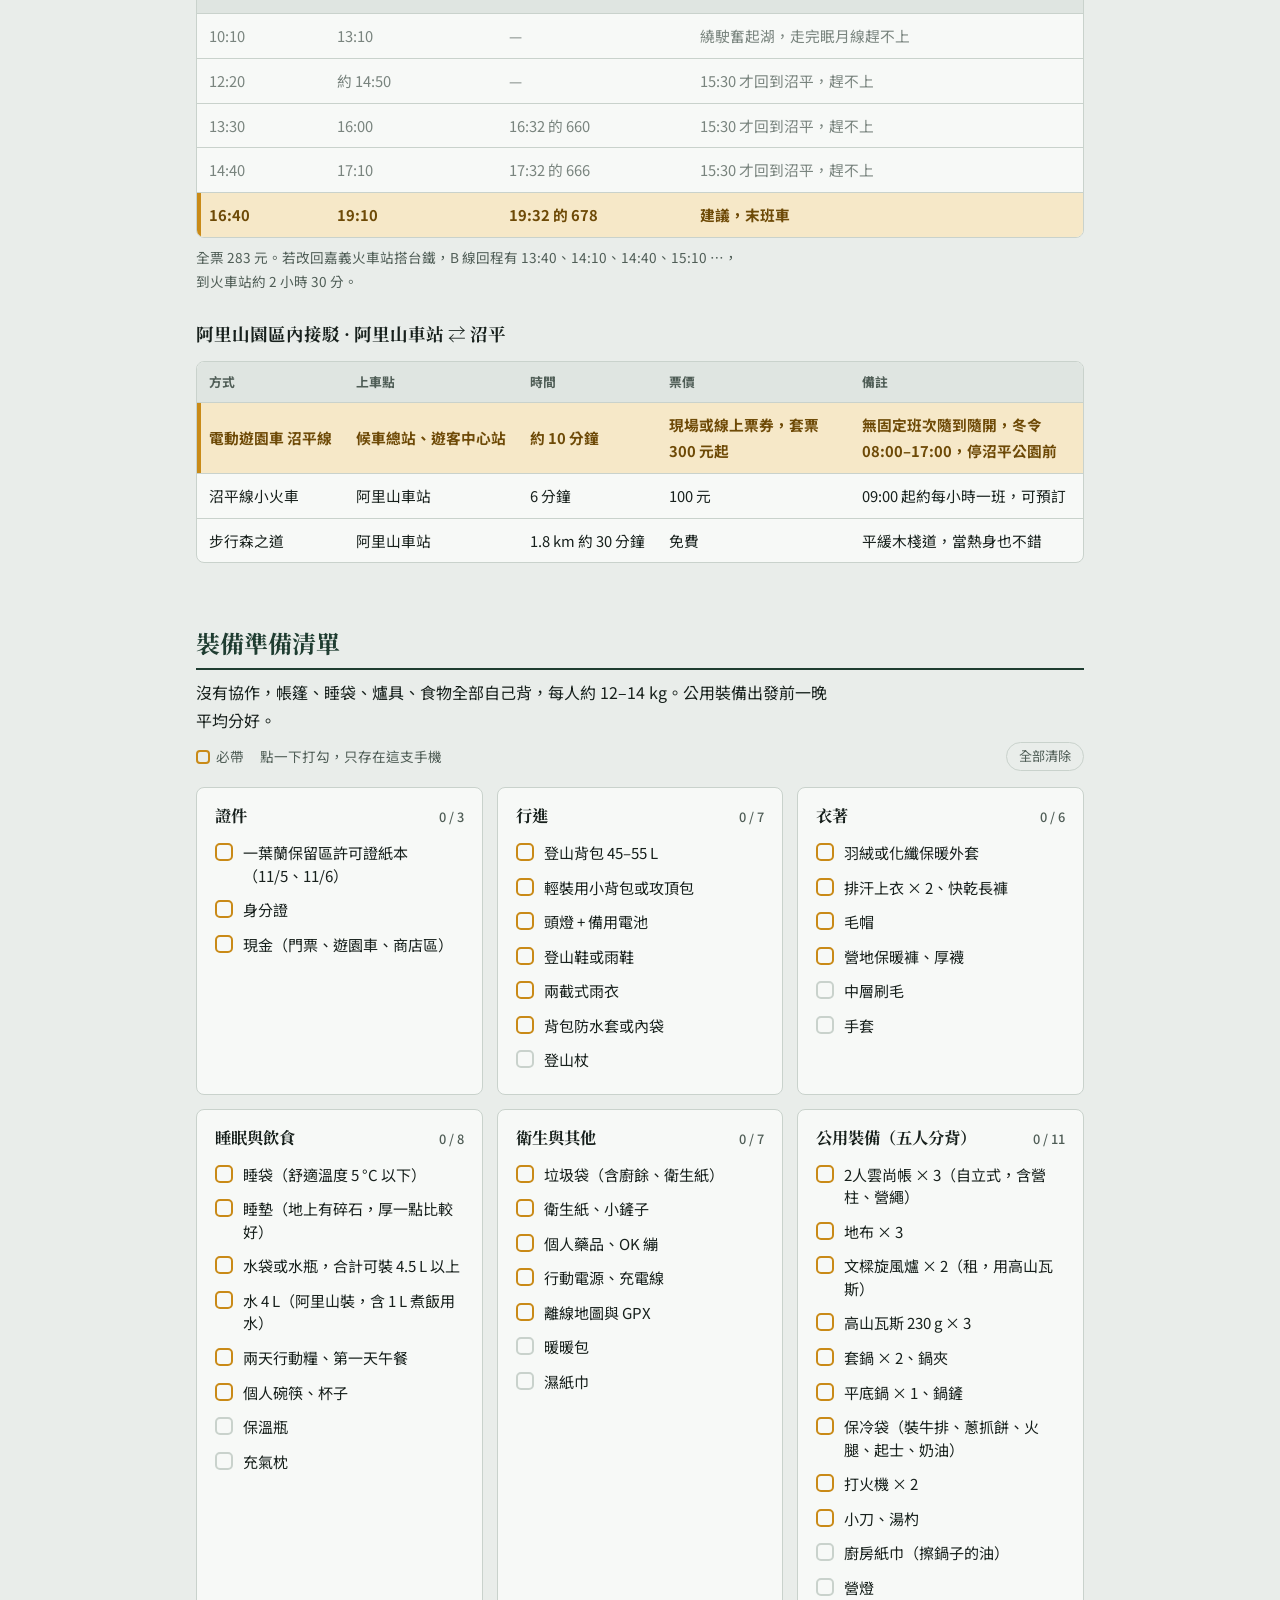
==== commit abc66ed4: "明隧道行辛拉麵配料高麗菜換成泡菜 Co-Authored-By: Claude Opus 5.5 (1M context) <noreply@anthropic.com>" ====
--- a/2026-11-mianyue-tunnel/index.html
+++ b/2026-11-mianyue-tunnel/index.html
@@ -127,7 +127,7 @@
       <li>奶油杏鮑菇玉米筍</li>
       <li>起士櫛瓜</li>
       <li>牛排 × 4</li>
-      <li>辛拉麵加起士、高麗菜、蛋</li>
+      <li>辛拉麵加起士、泡菜、蛋</li>
     </ul>
   </div>
   <div class="box">
@@ -438,7 +438,7 @@
       <li class="must">杏鮑菇 × 3 根（切片裝袋）</li>
       <li class="must">玉米筍 × 1 盒</li>
       <li class="must">辛拉麵 × 5</li>
-      <li class="must">高麗菜（切好裝袋）</li>
+      <li class="must">韓式泡菜 約 300 g（密封盒裝）</li>
       <li class="must">蔥抓餅 × 5（在家先煎好，冷凍）</li>
       <li class="must">火腿片 × 4</li>
       <li class="must">起士片 × 14</li>
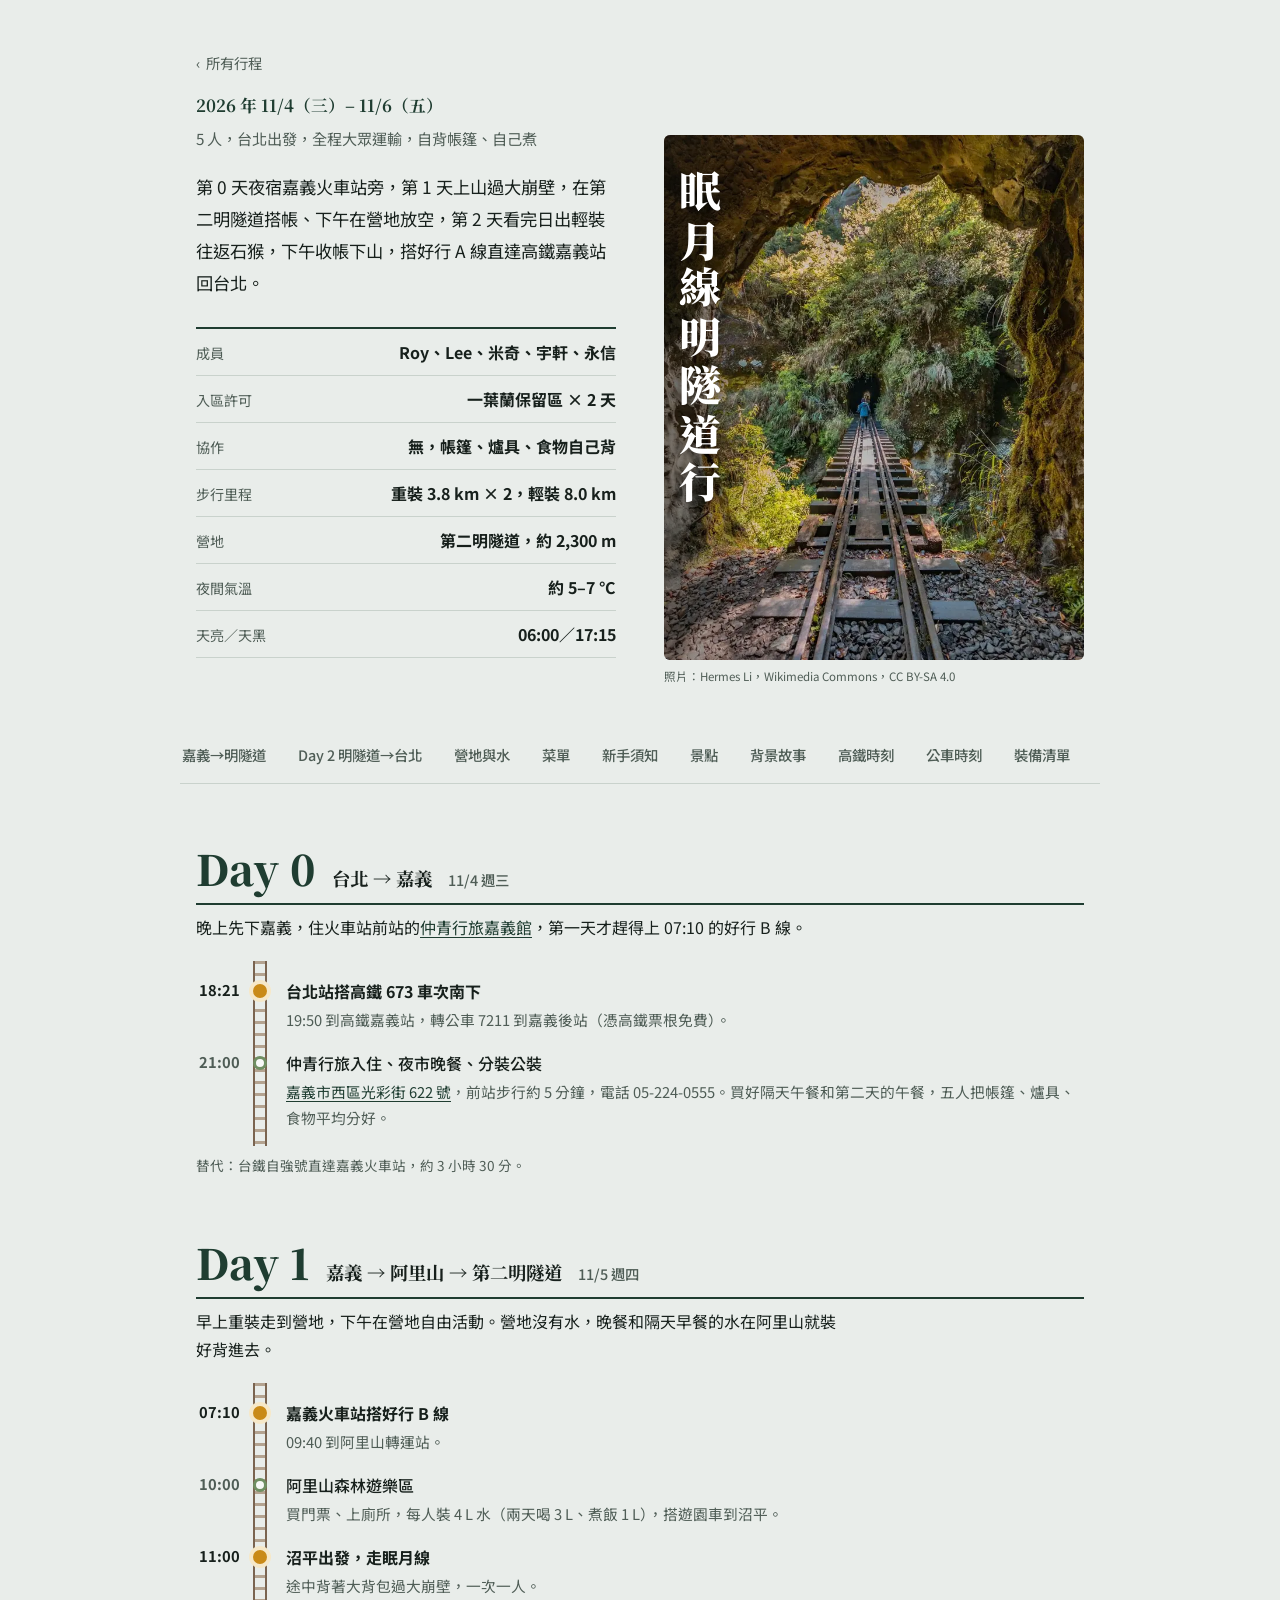
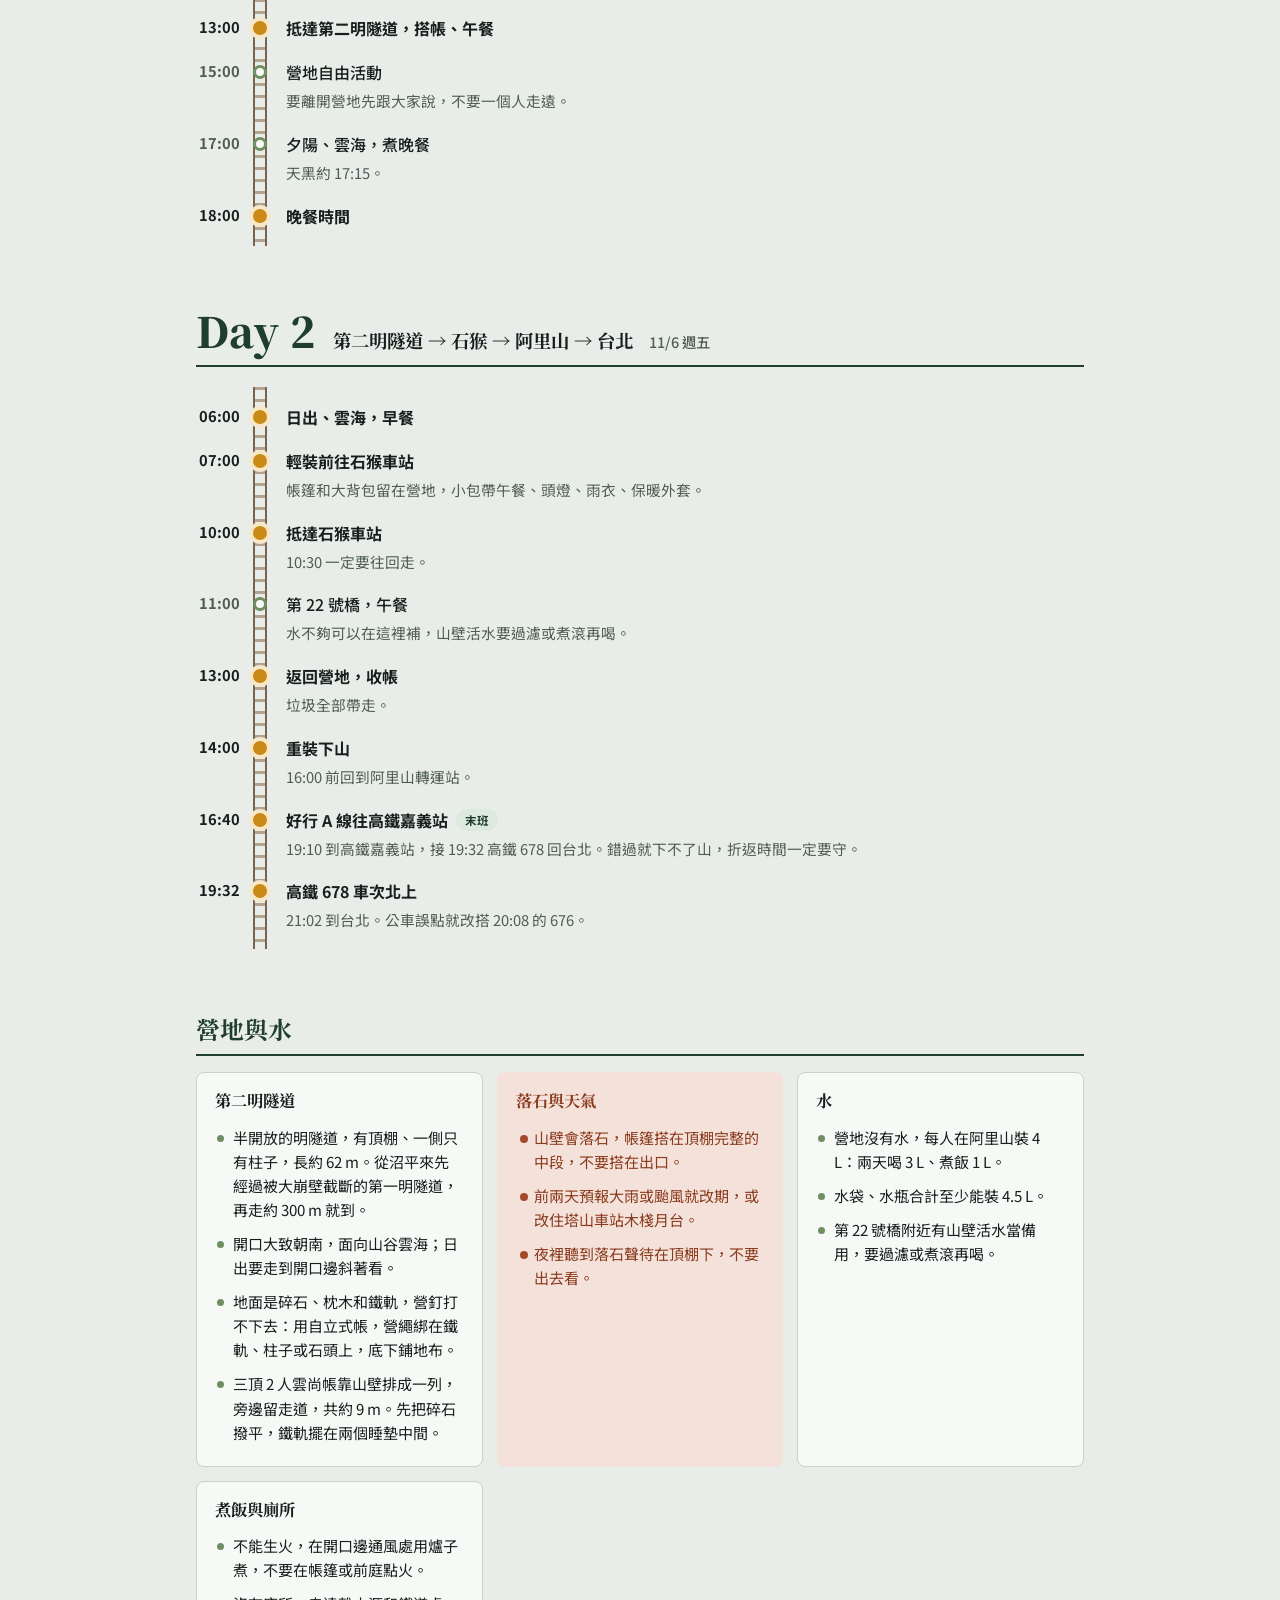
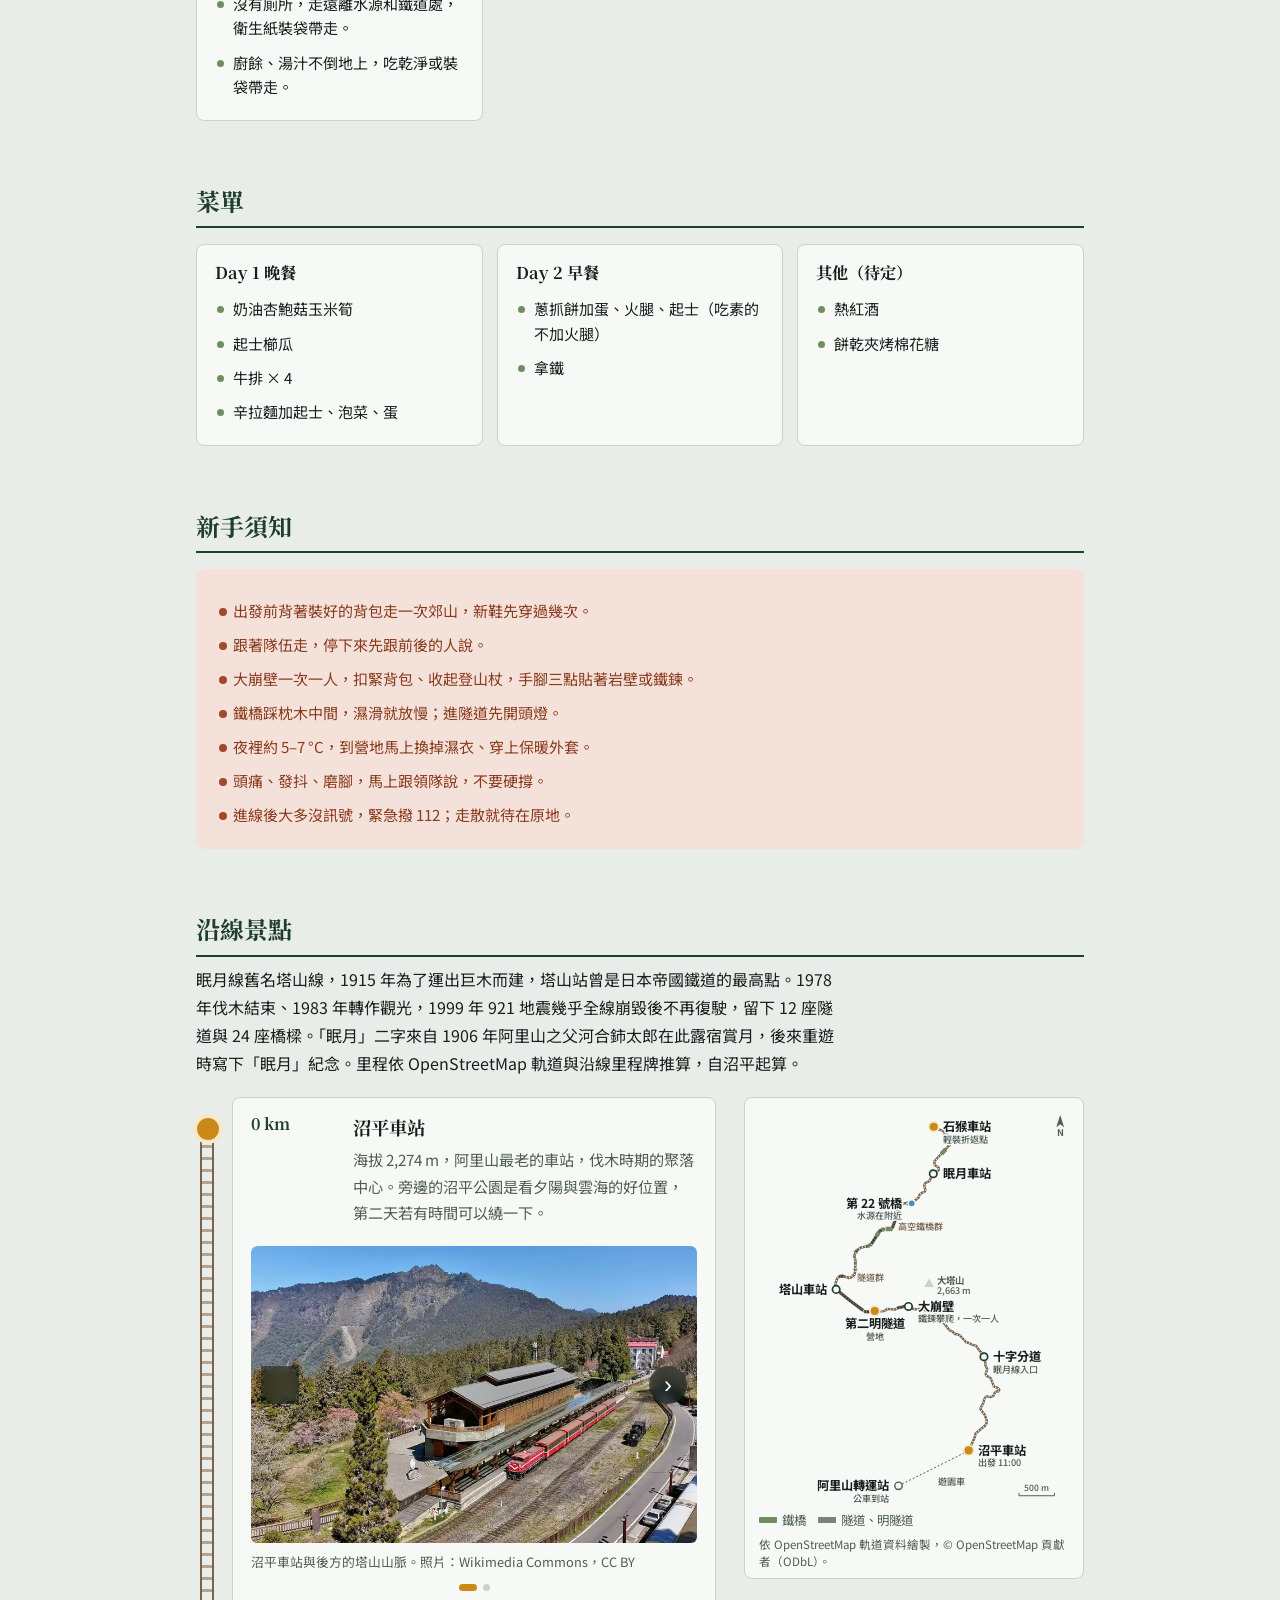
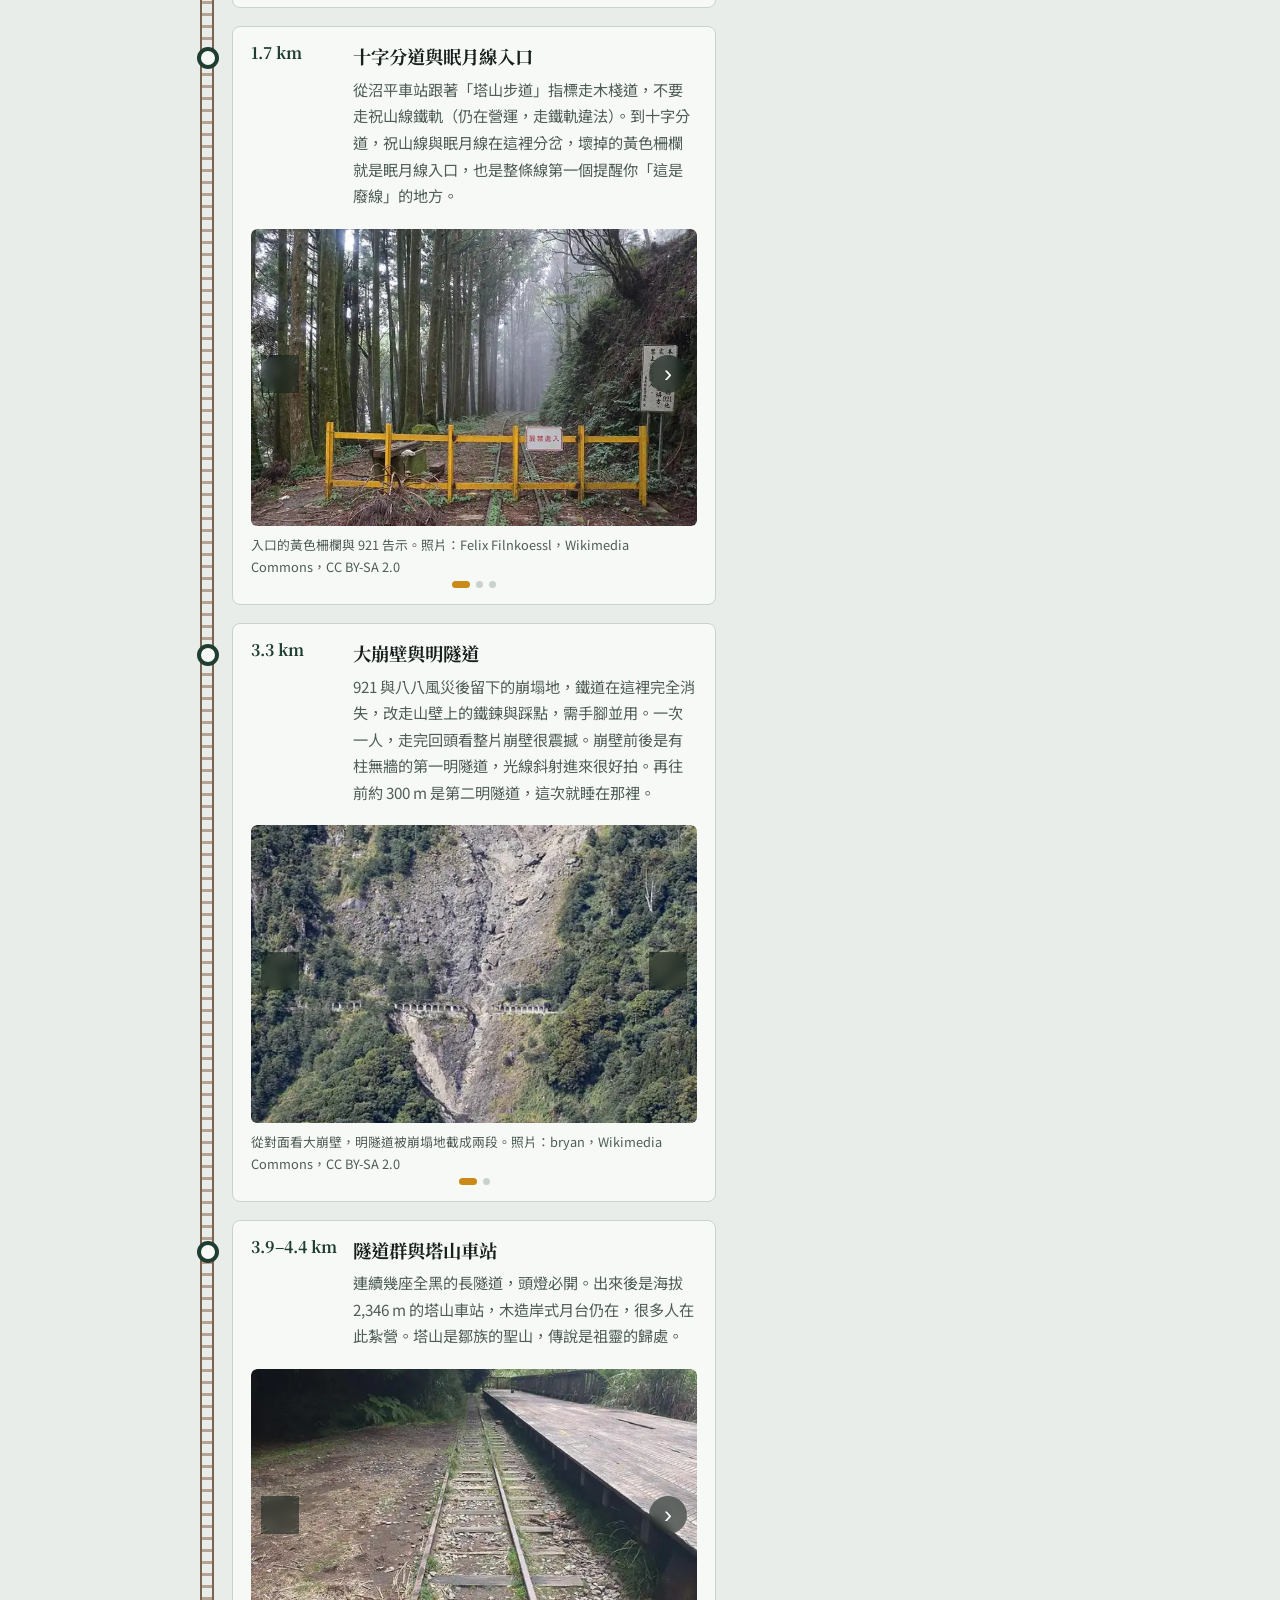
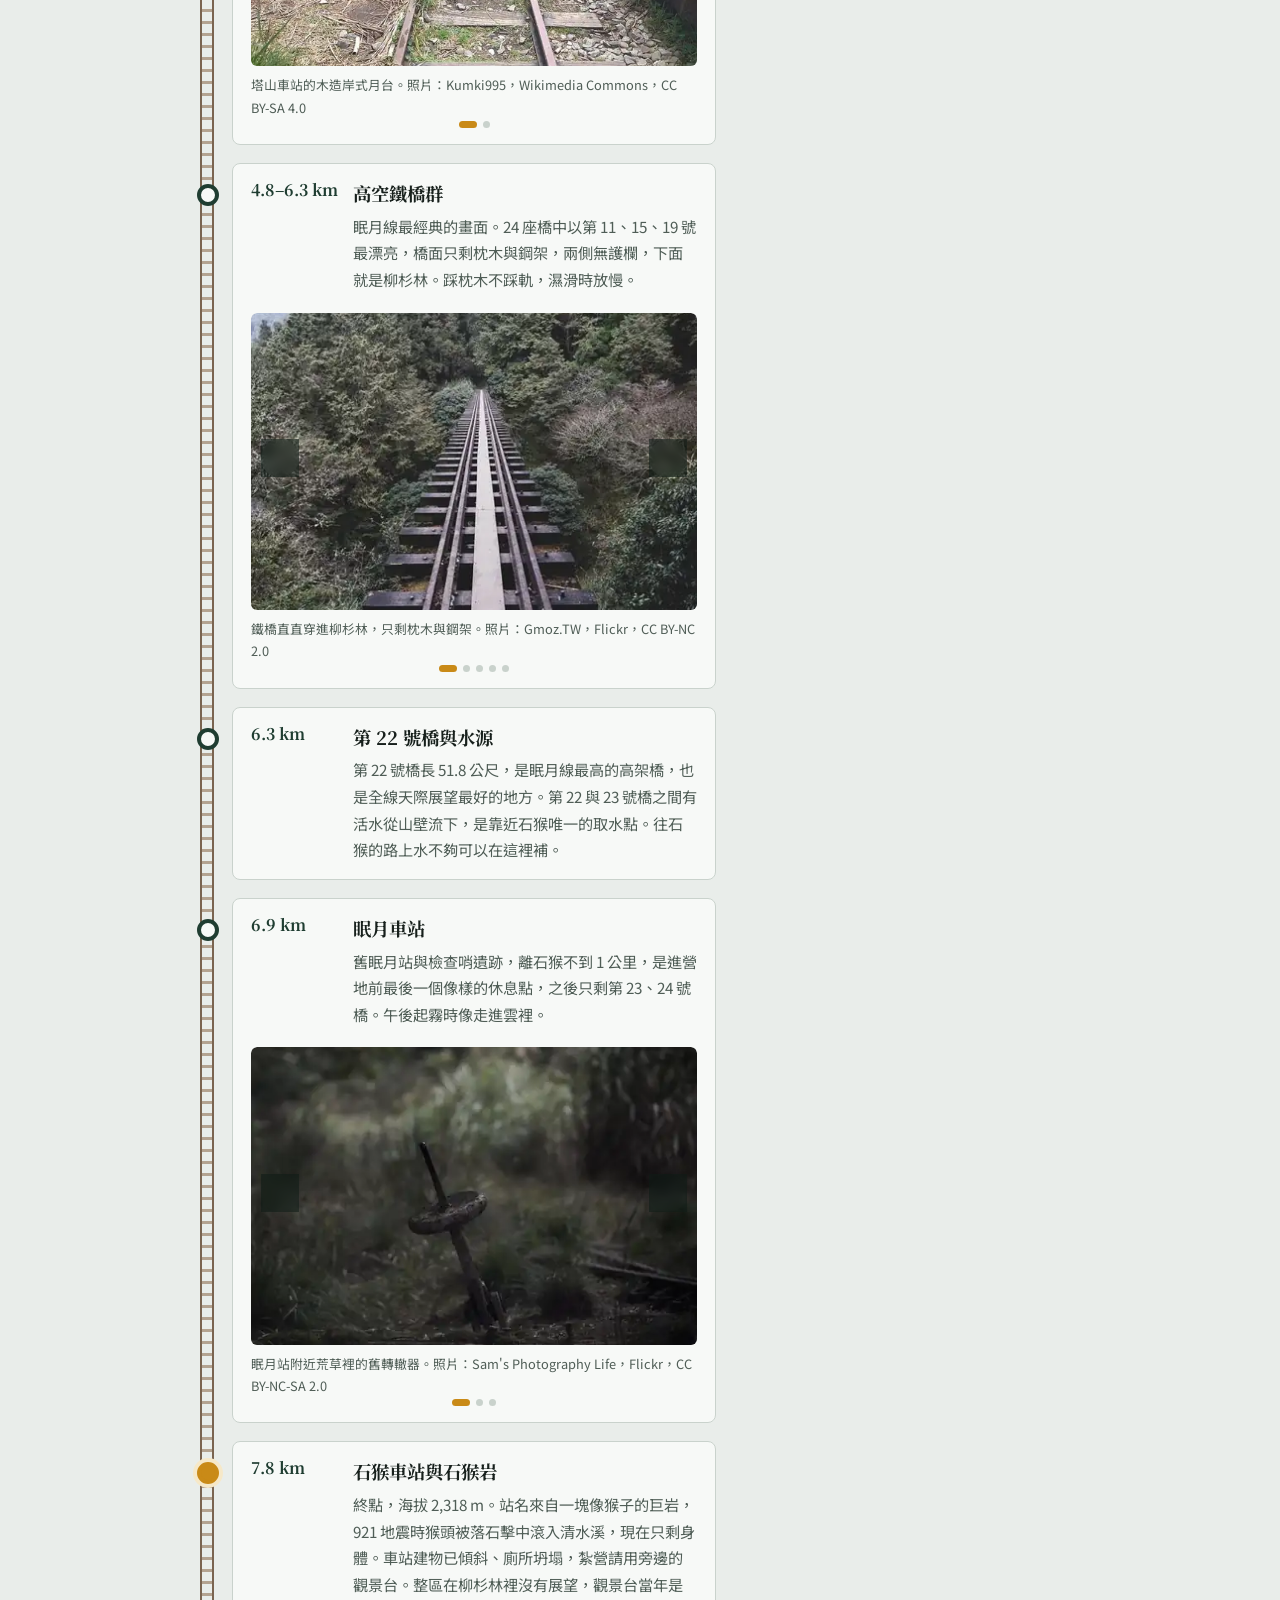
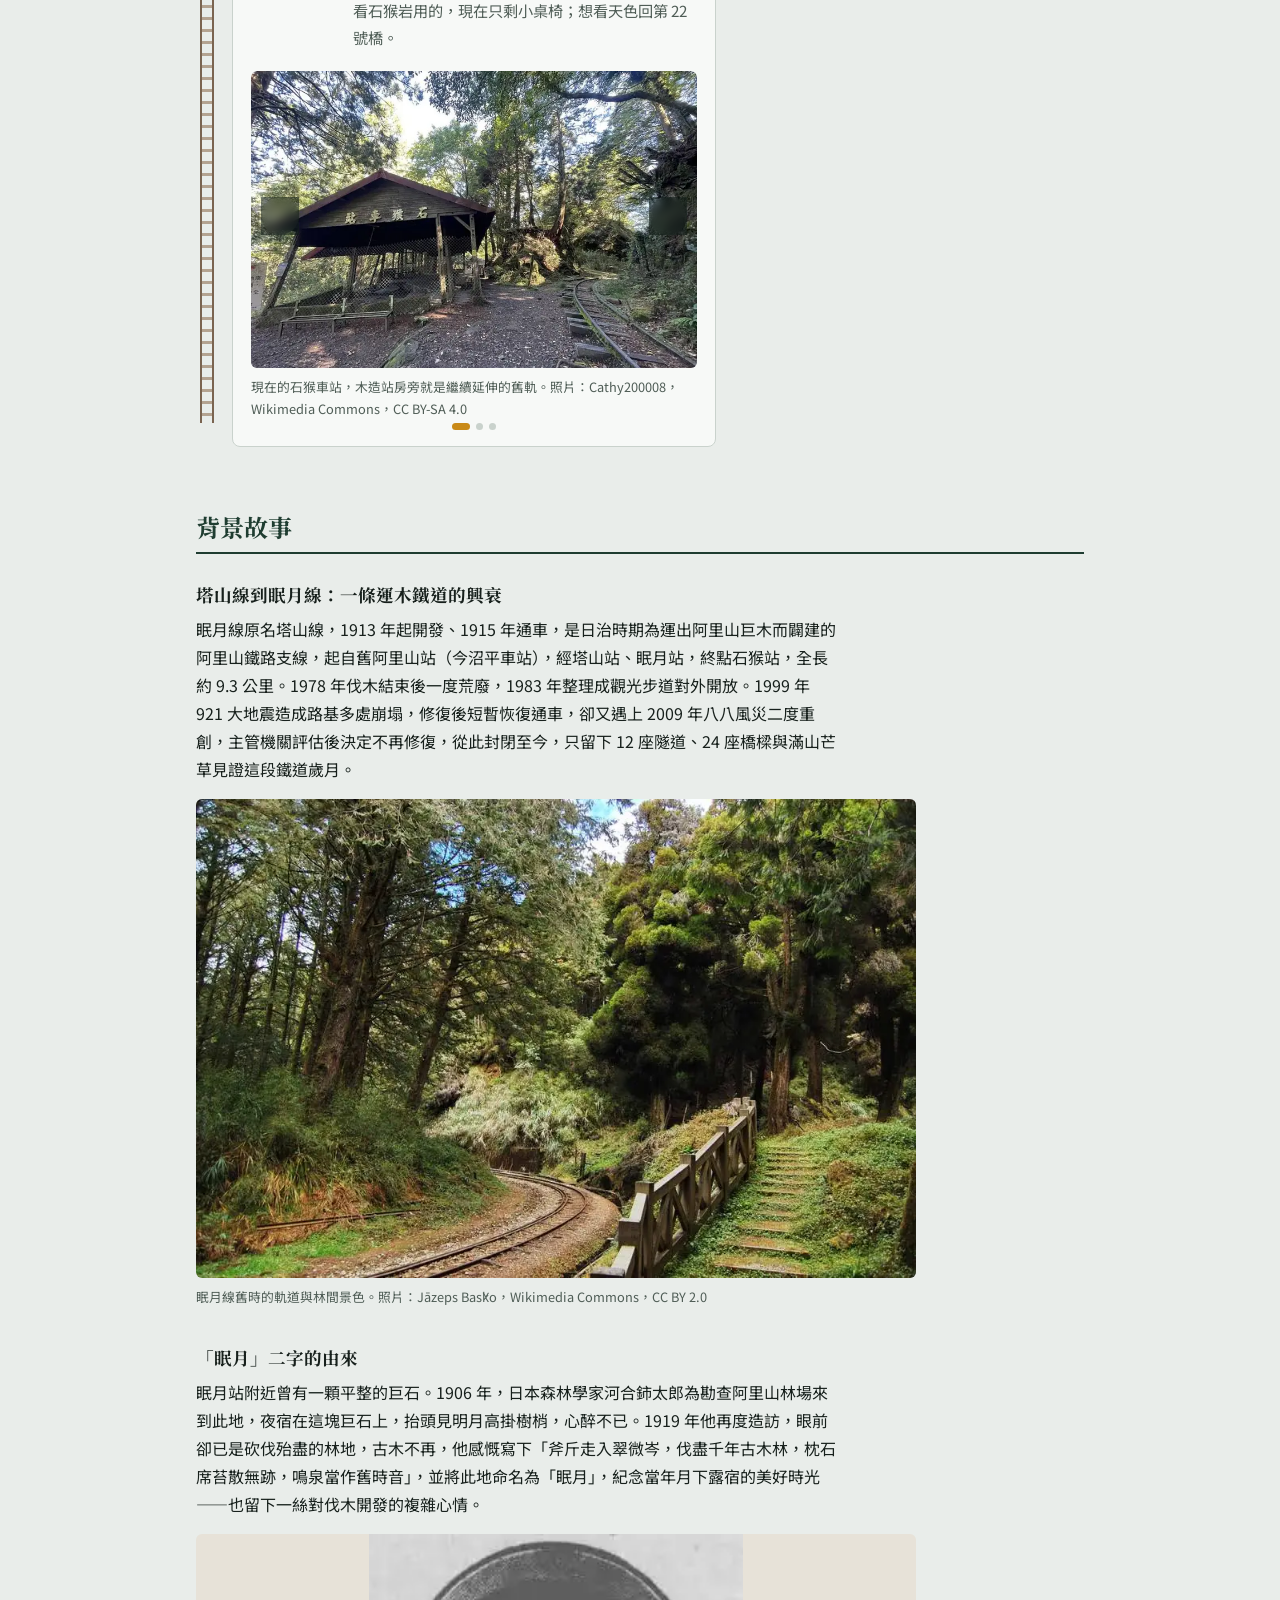
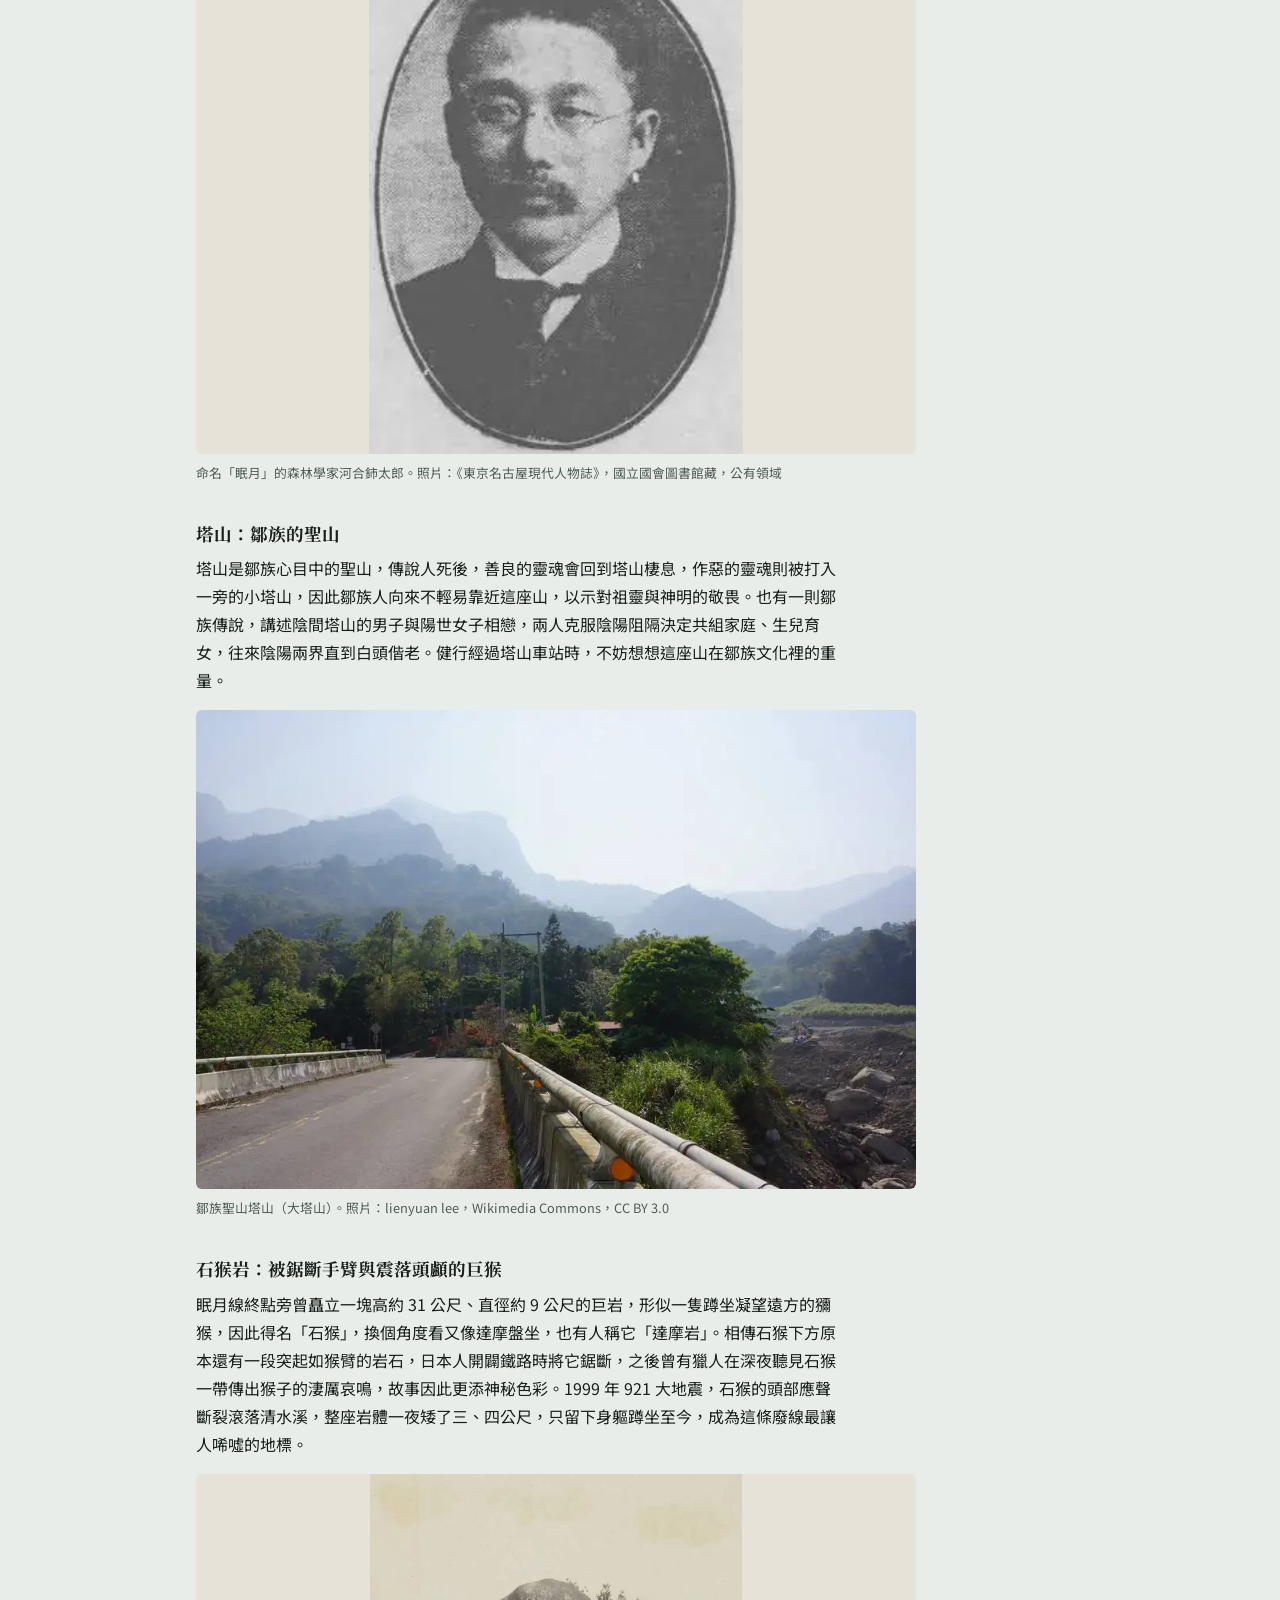
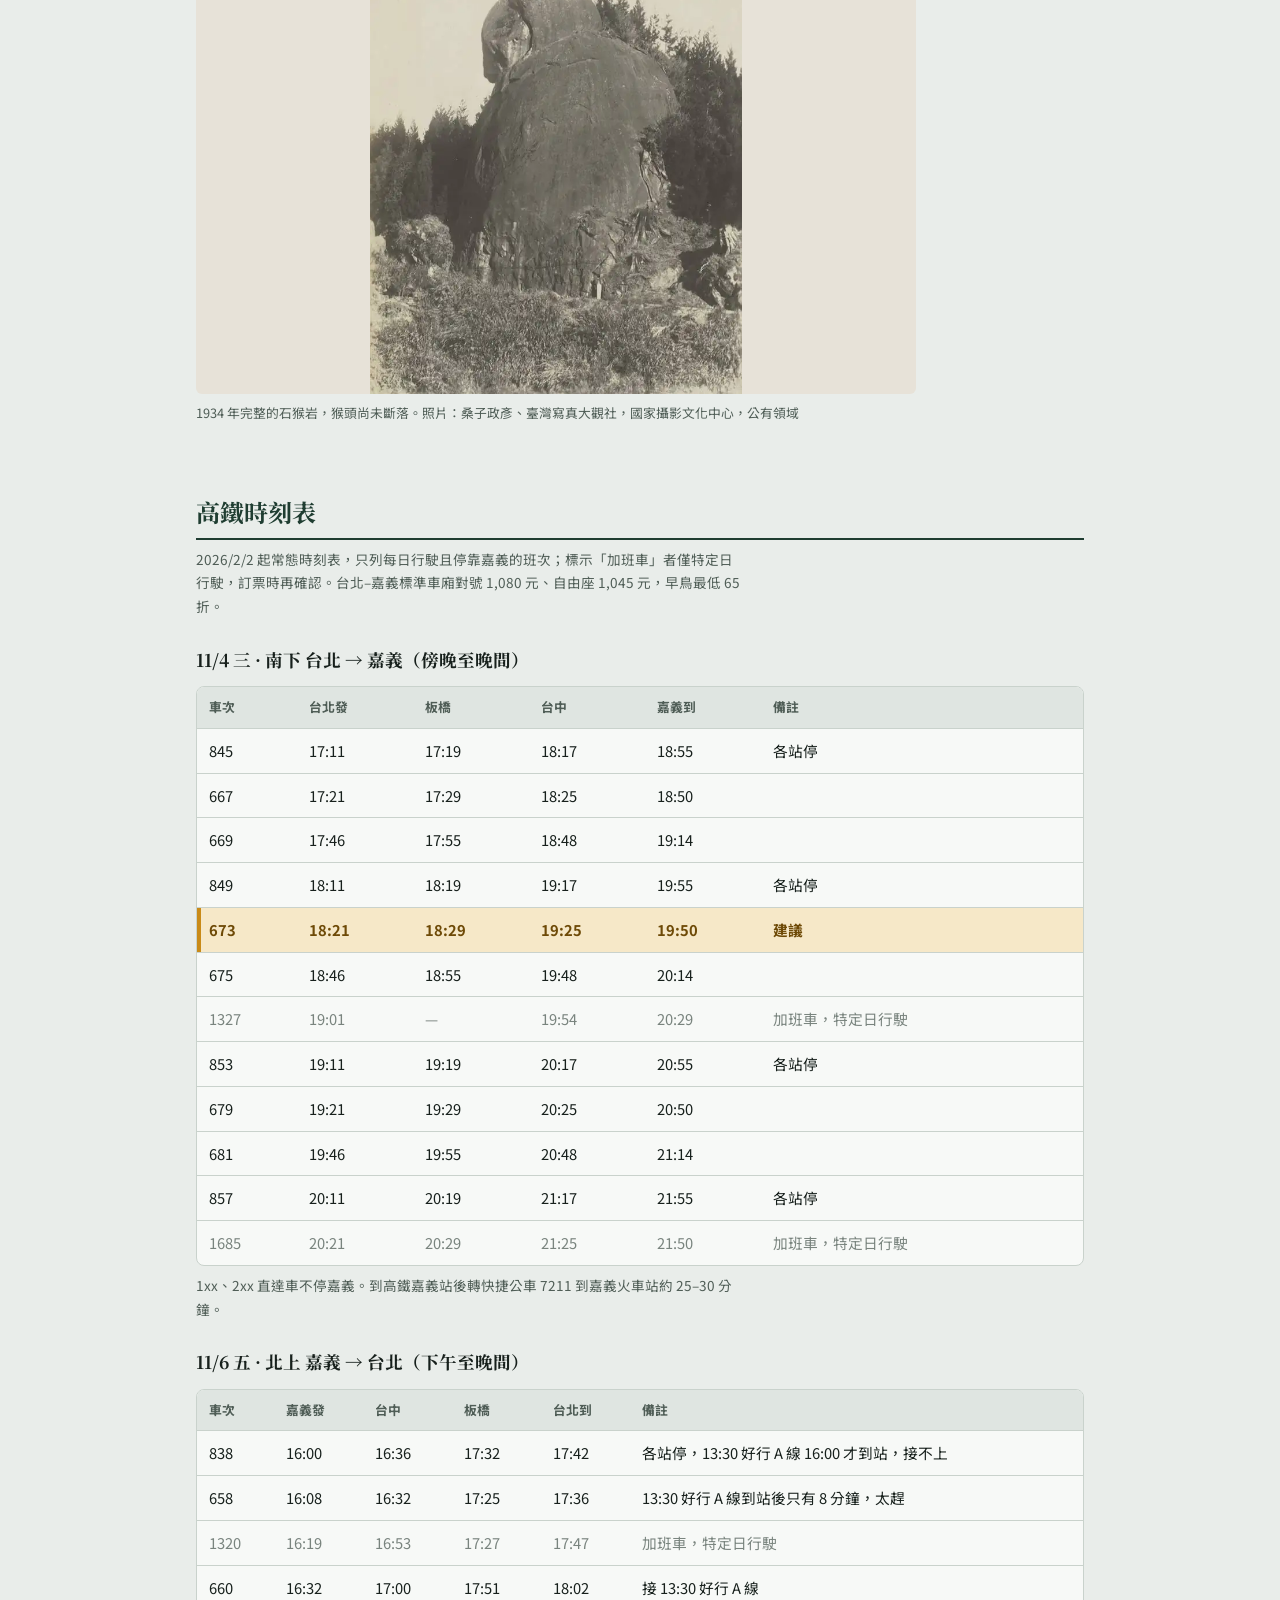
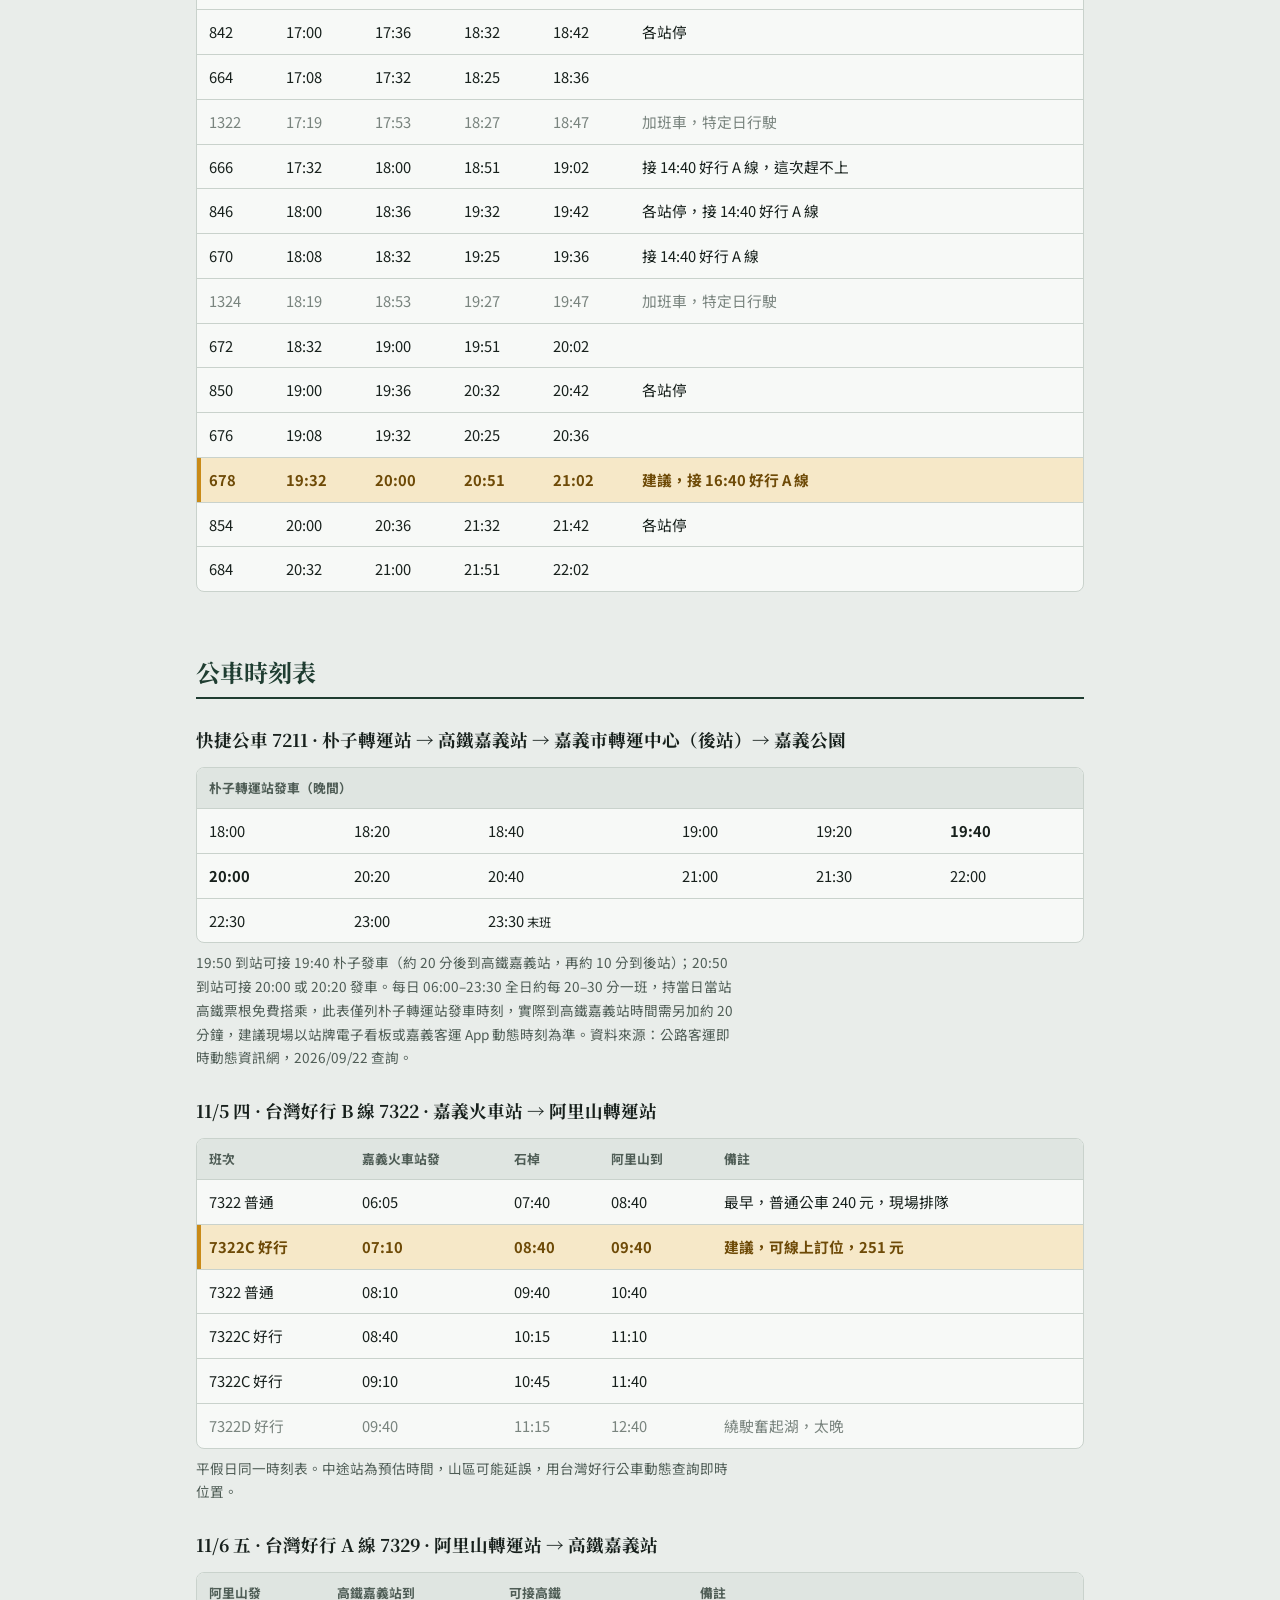
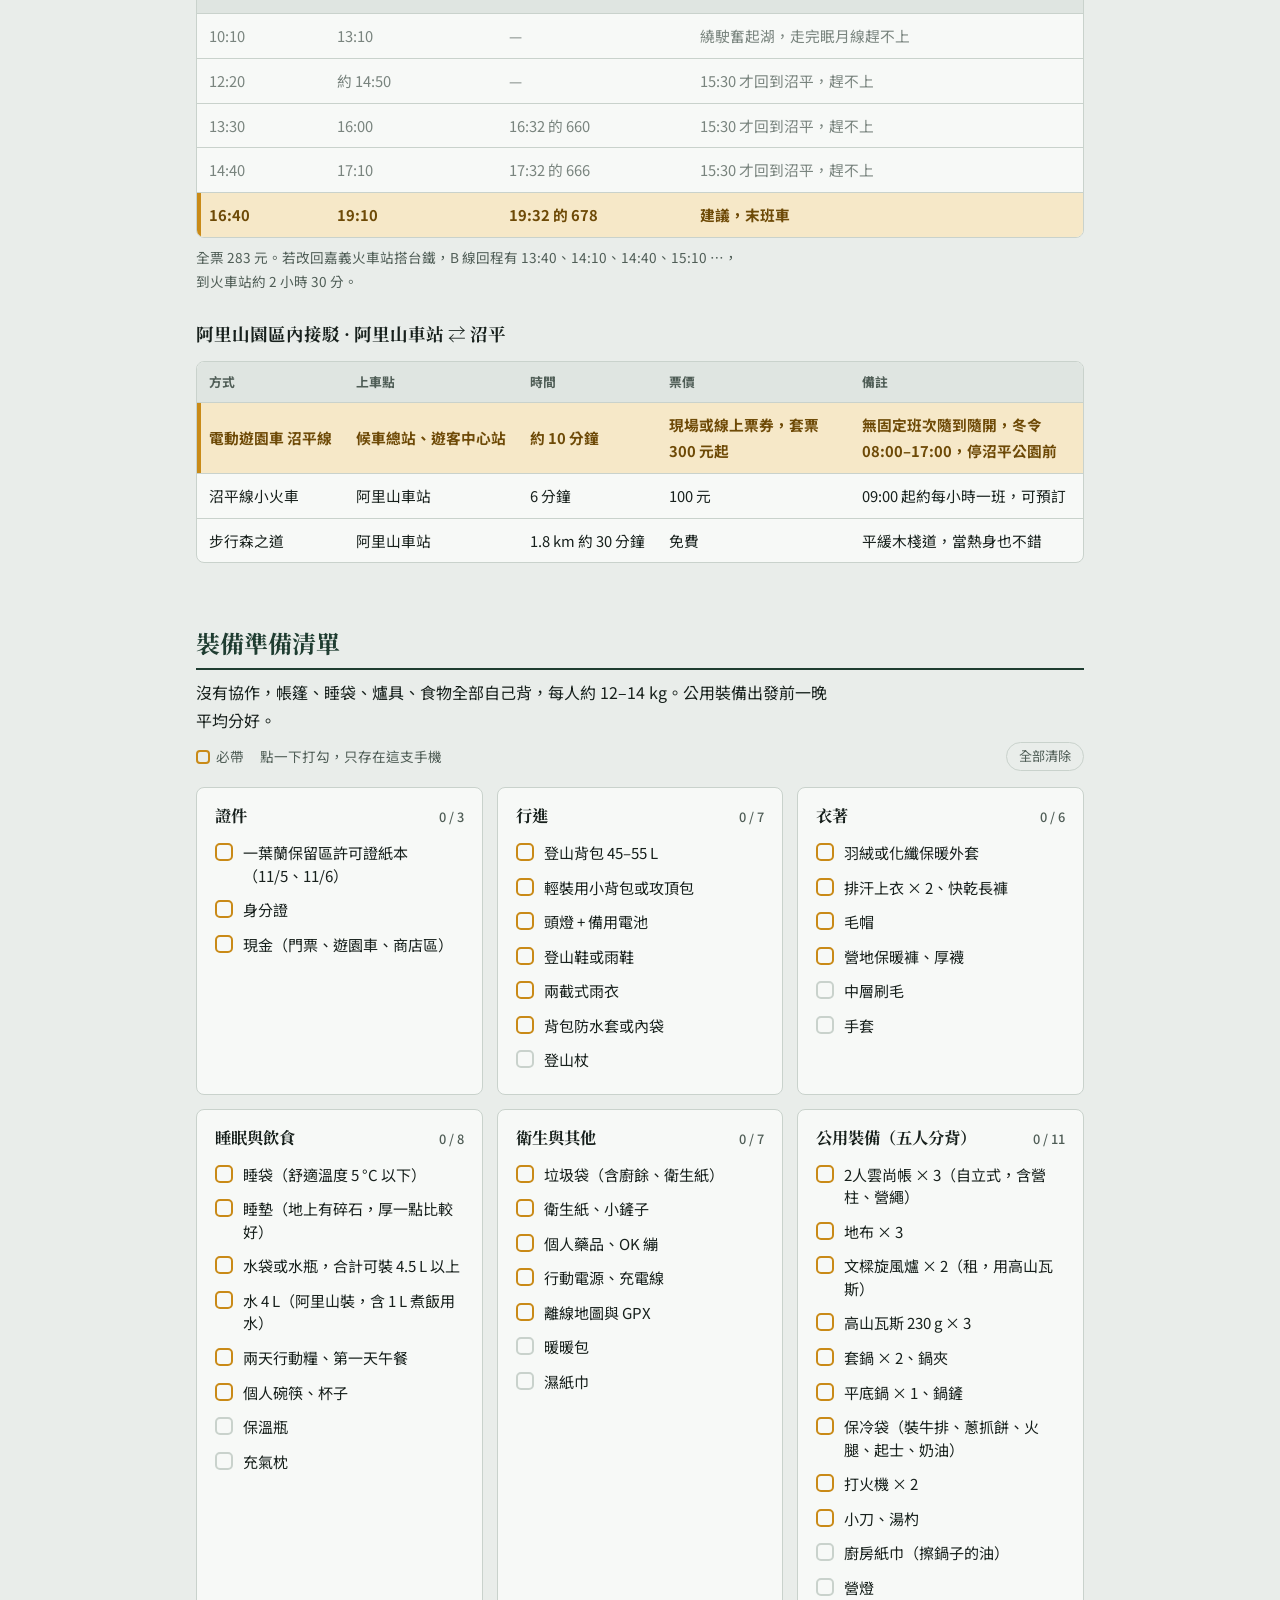
==== commit 6541765a: "明隧道行第一天 11:00 移除午餐自理 Co-Authored-By: Claude Opus 5.5 (1M context) <noreply@anthropic.com>" ====
--- a/2026-11-mianyue-tunnel/index.html
+++ b/2026-11-mianyue-tunnel/index.html
@@ -63,7 +63,7 @@
 <ul class="tl">
   <li class="key"><time>07:10</time><span class="t">嘉義火車站搭好行 B 線</span><span class="d">09:40 到阿里山轉運站。</span></li>
   <li><time>10:00</time><span class="t">阿里山森林遊樂區</span><span class="d">買門票、上廁所，每人裝 4 L 水（兩天喝 3 L、煮飯 1 L），搭遊園車到沼平。</span></li>
-  <li class="key"><time>11:00</time><span class="t">沼平出發，走眠月線（午餐自理）</span><span class="d">途中背著大背包過大崩壁，一次一人。</span></li>
+  <li class="key"><time>11:00</time><span class="t">沼平出發，走眠月線</span><span class="d">途中背著大背包過大崩壁，一次一人。</span></li>
   <li class="key"><time>13:00</time><span class="t">抵達第二明隧道，搭帳、午餐</span></li>
   <li><time>15:00</time><span class="t">營地自由活動</span><span class="d">要離開營地先跟大家說，不要一個人走遠。</span></li>
   <li><time>17:00</time><span class="t">夕陽、雲海，煮晚餐</span><span class="d">天黑約 17:15。</span></li>
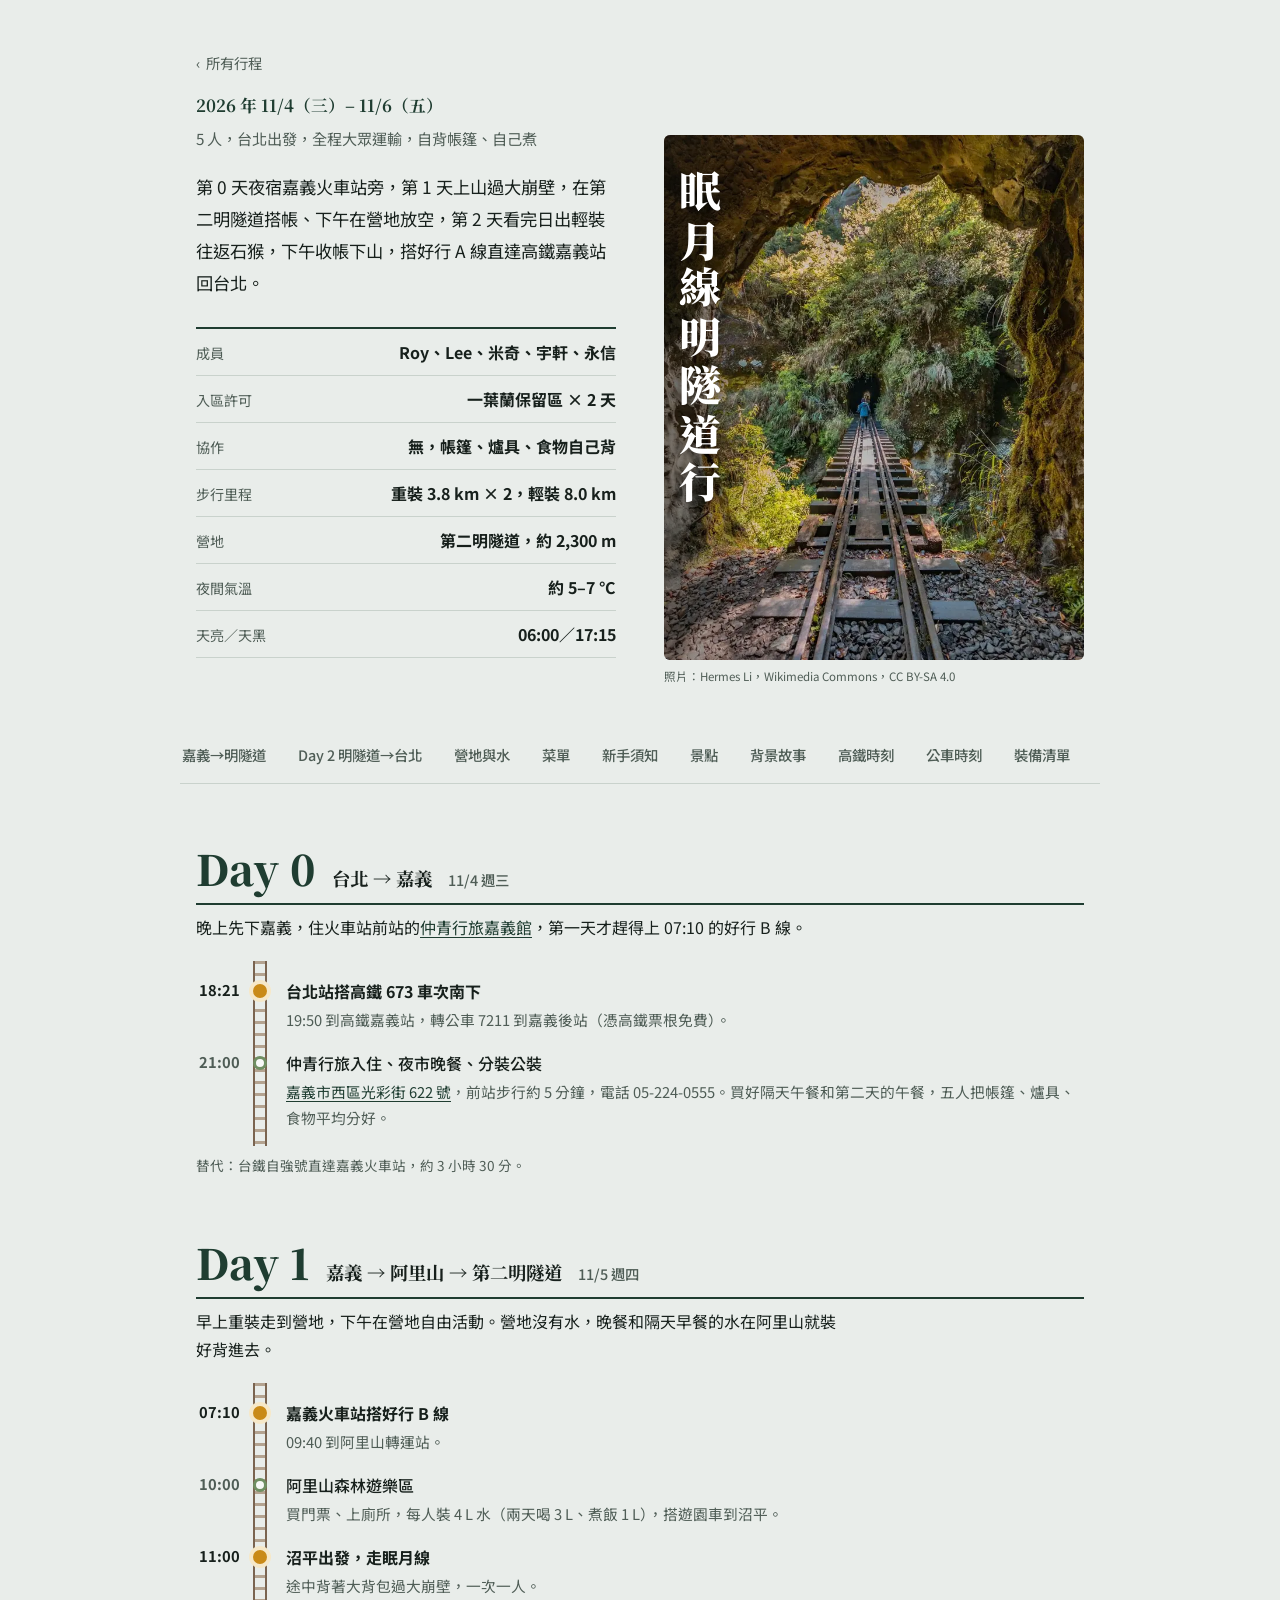
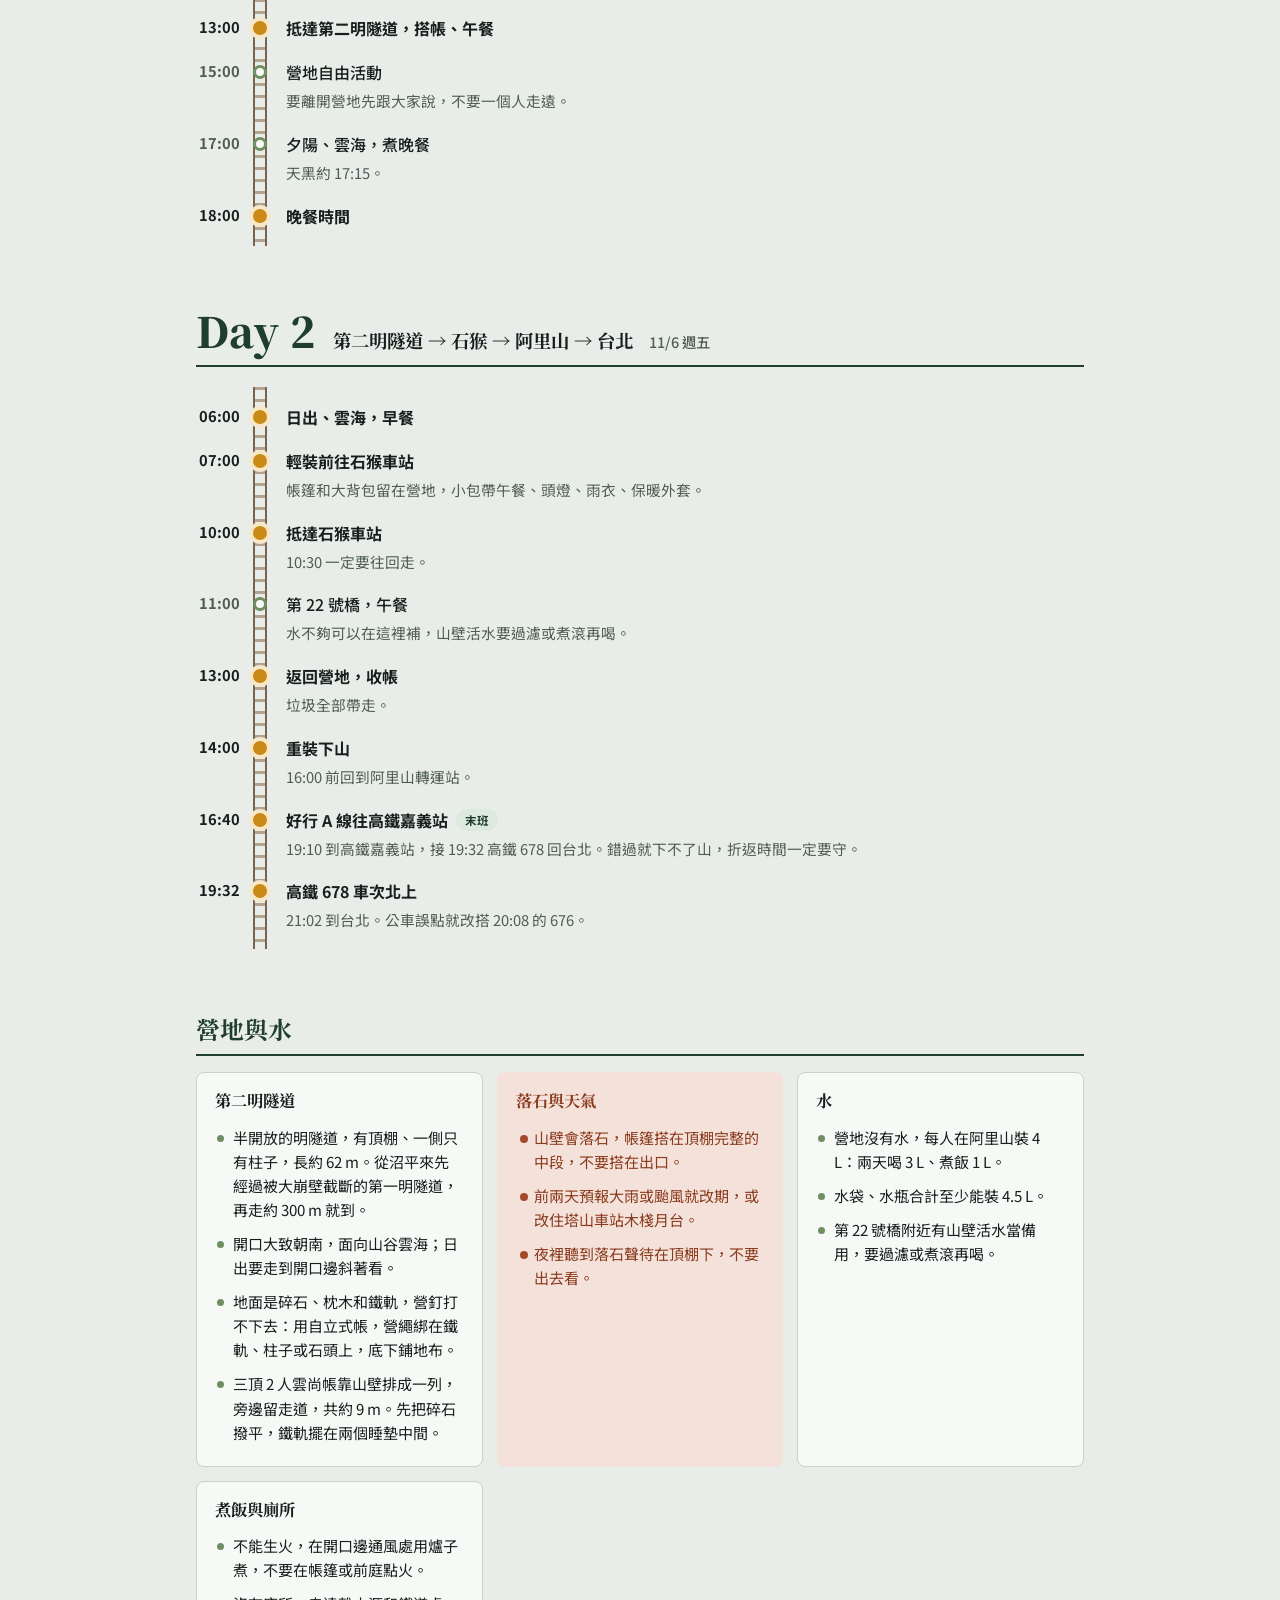
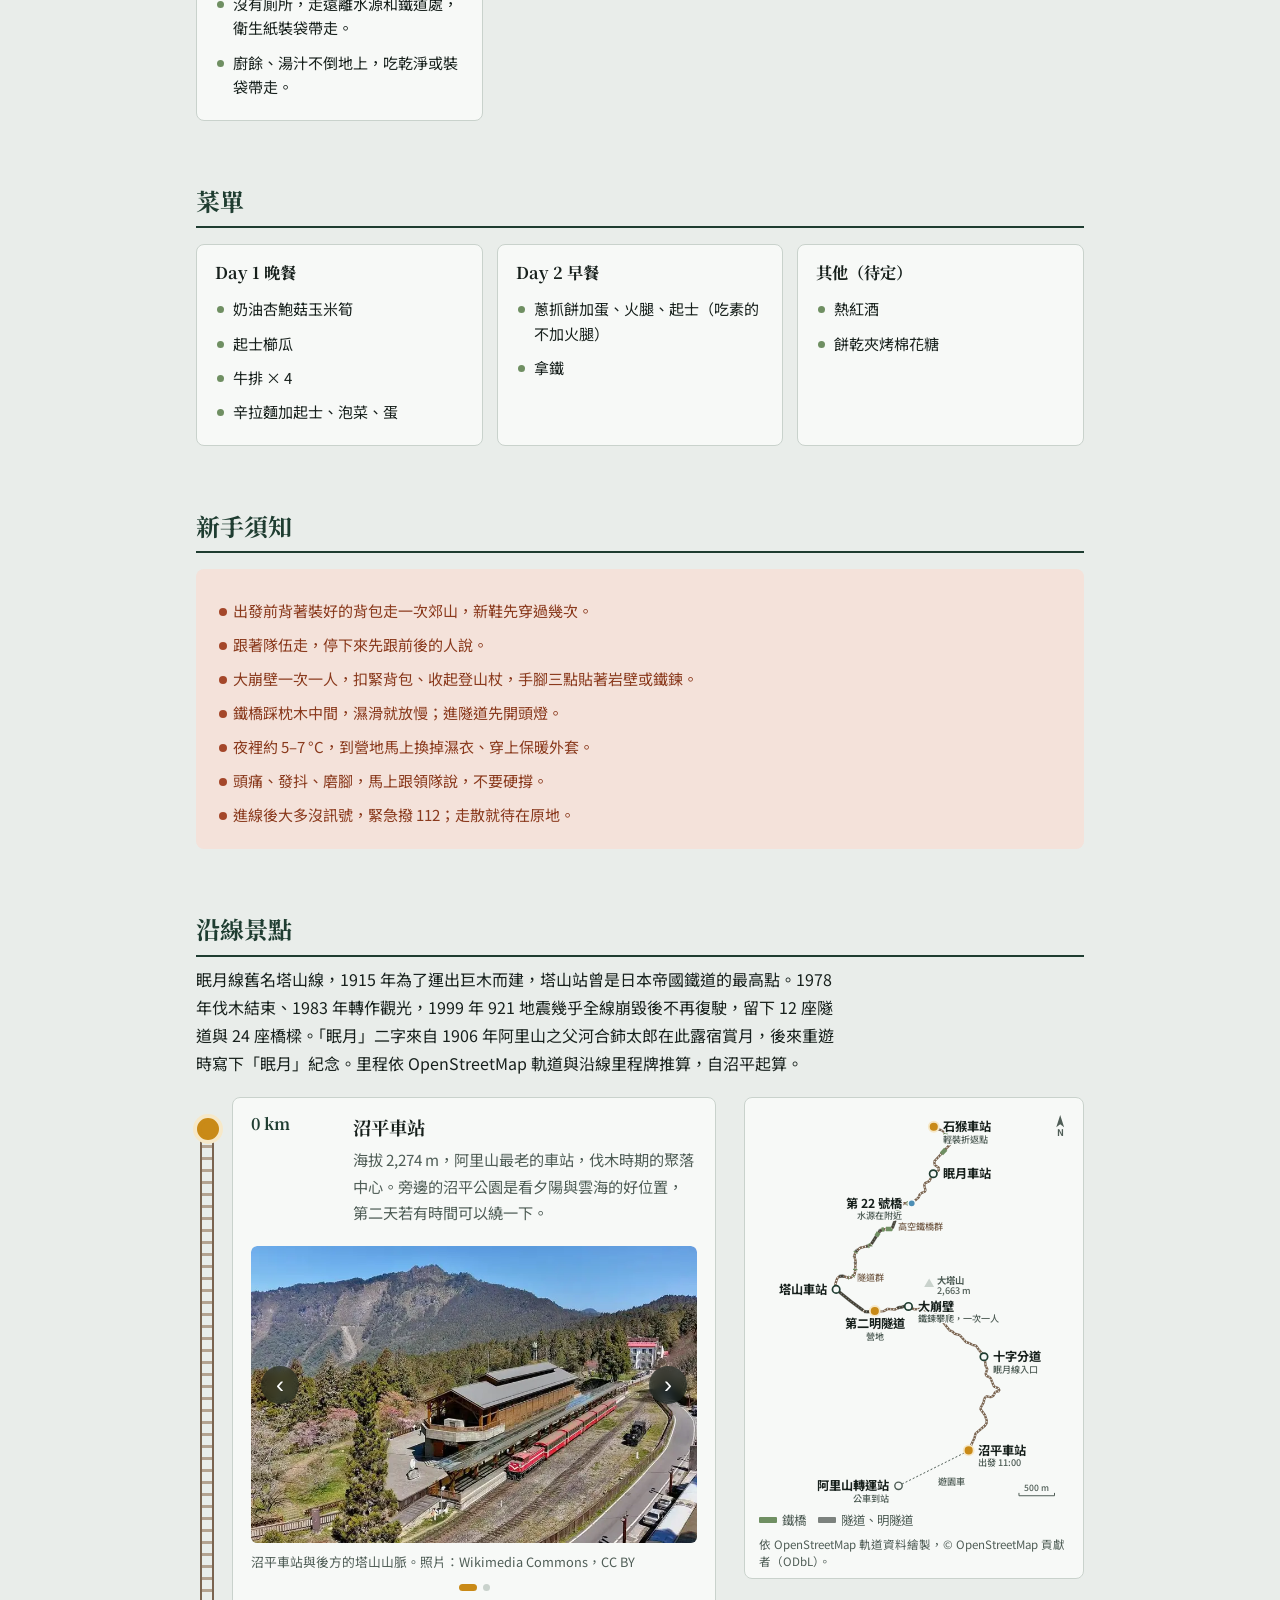
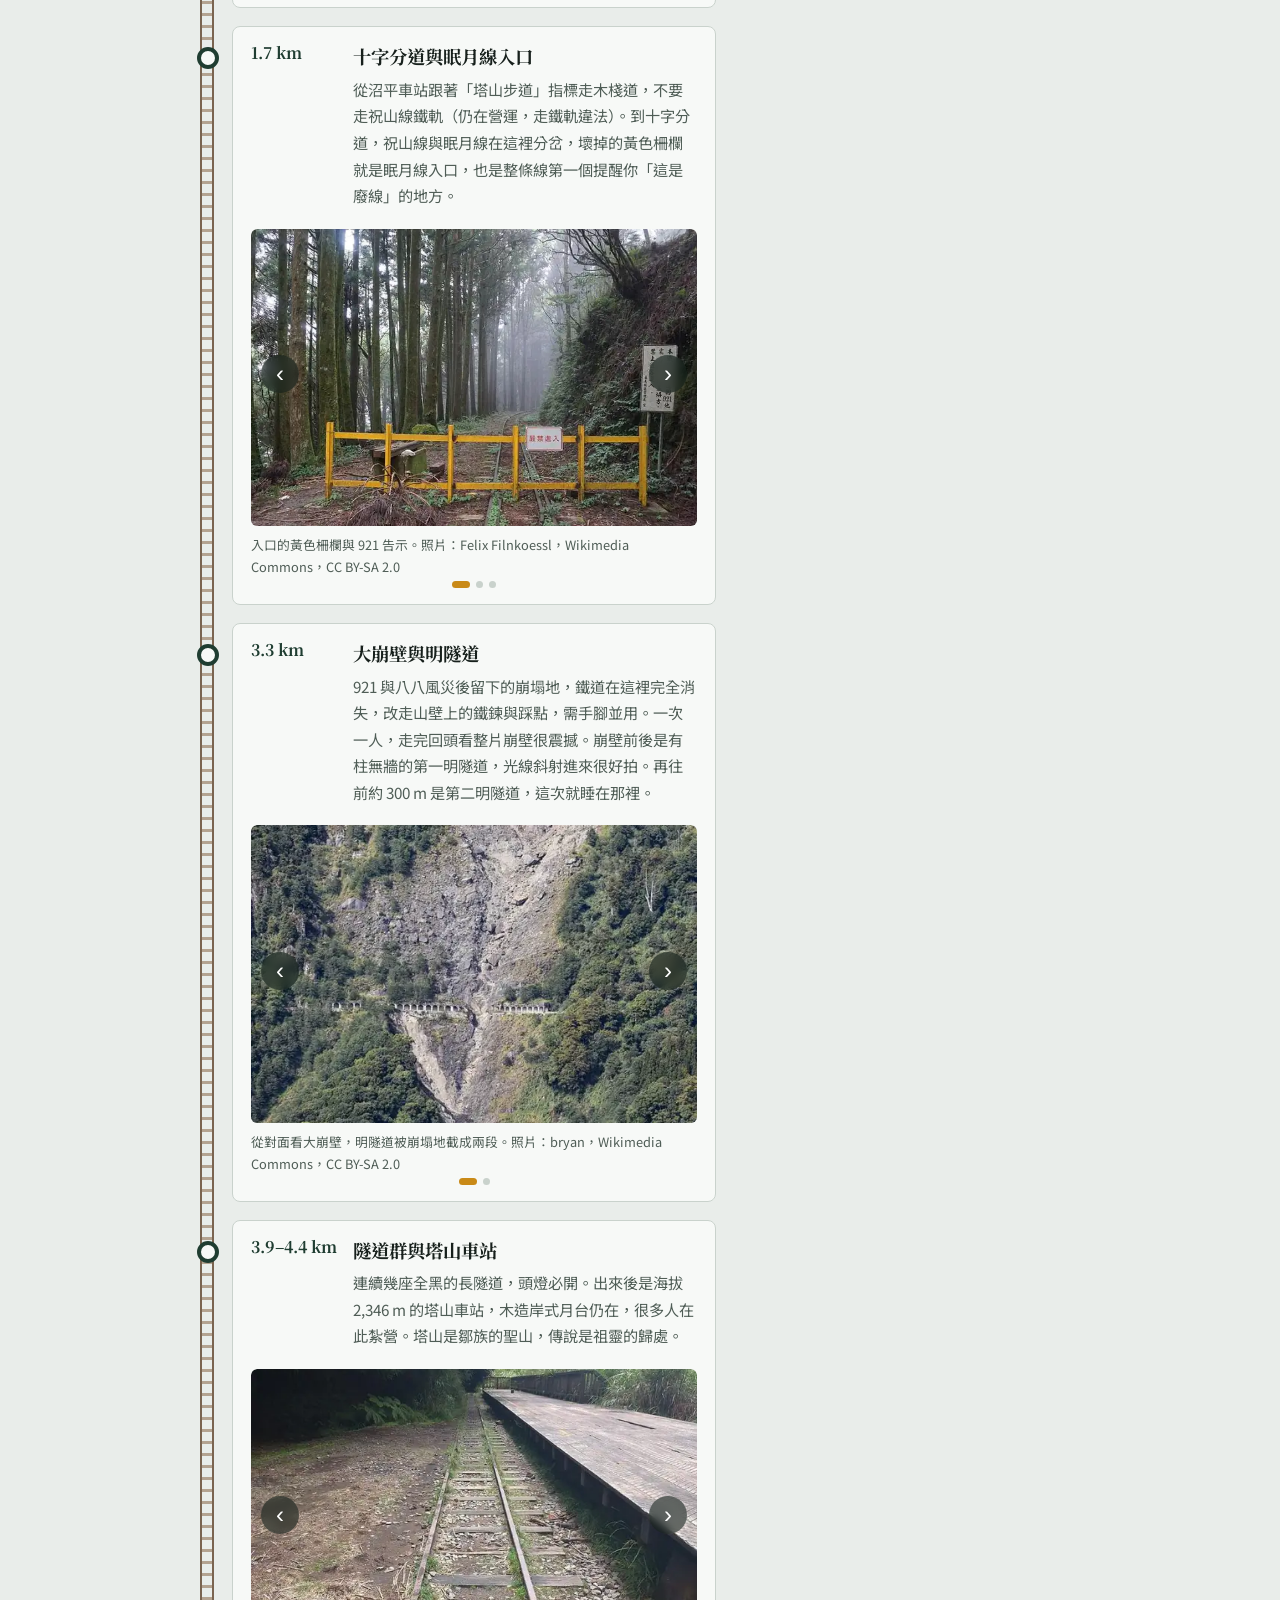
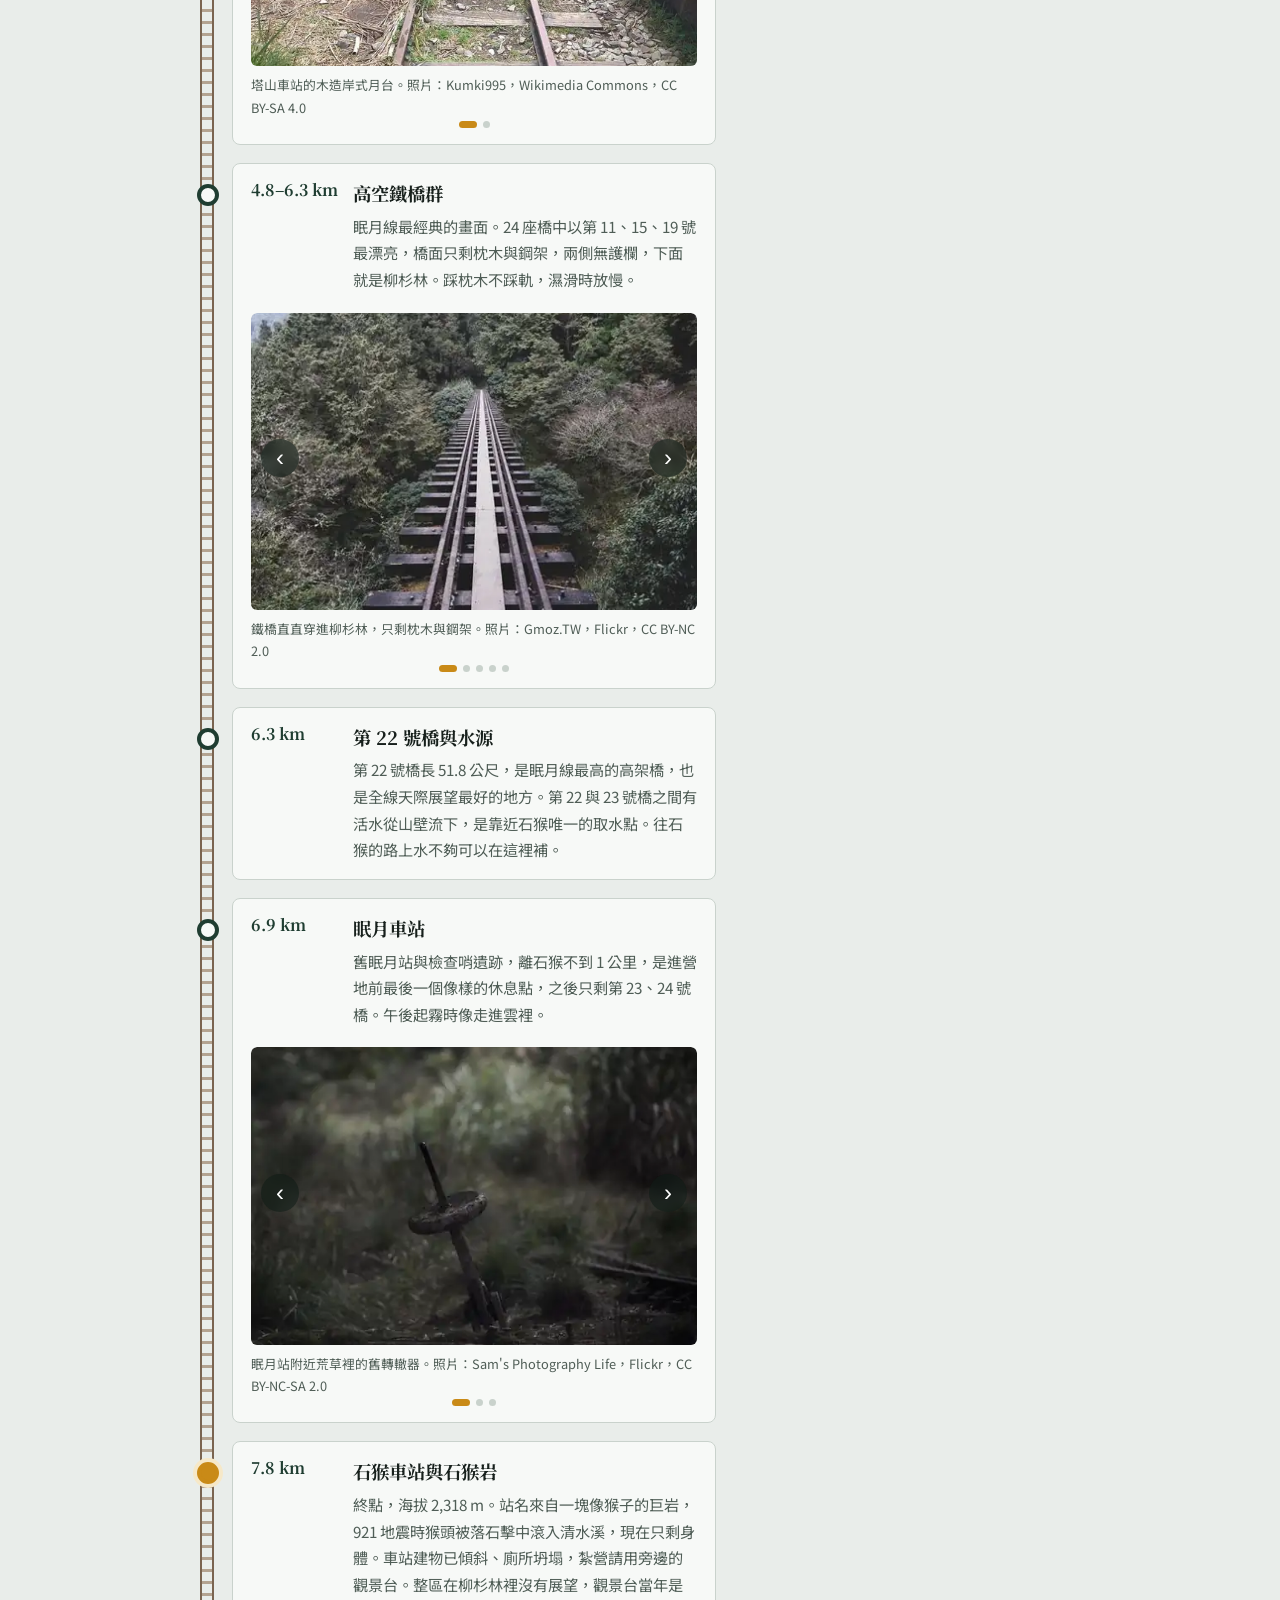
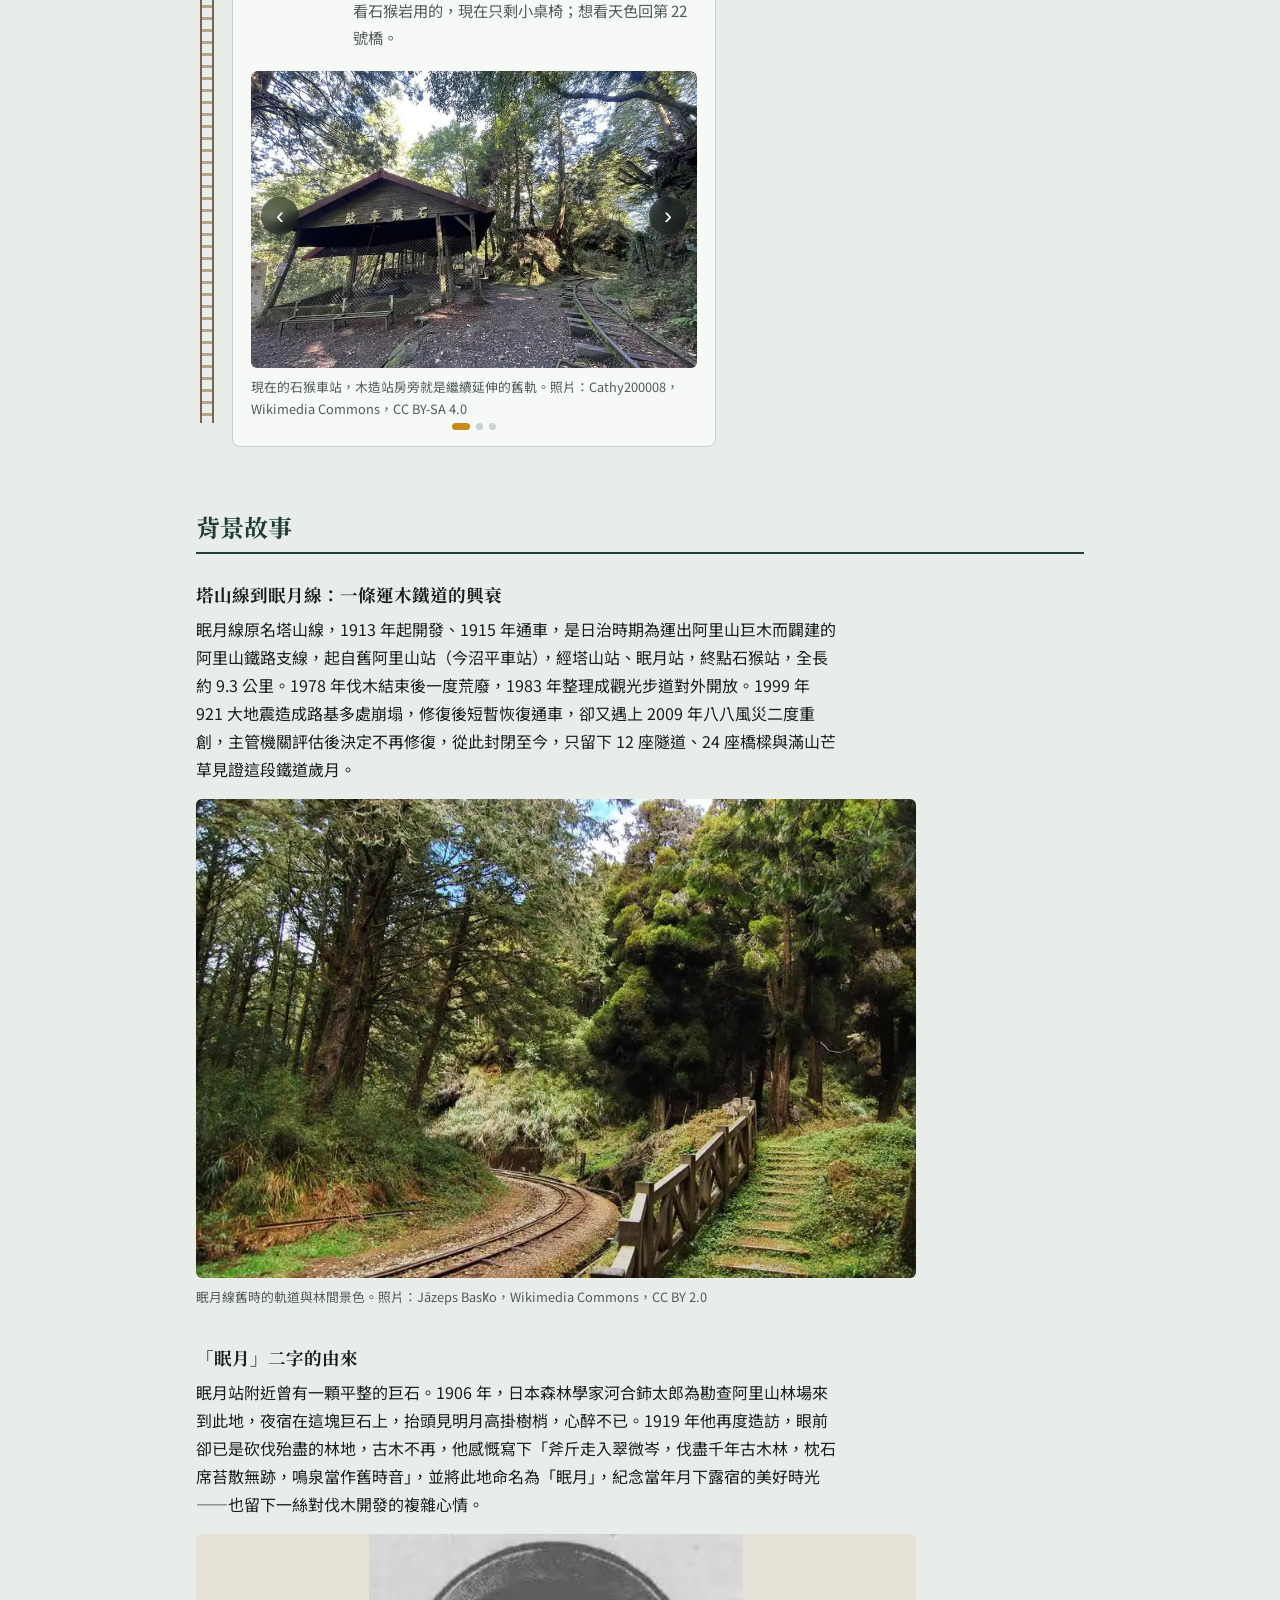
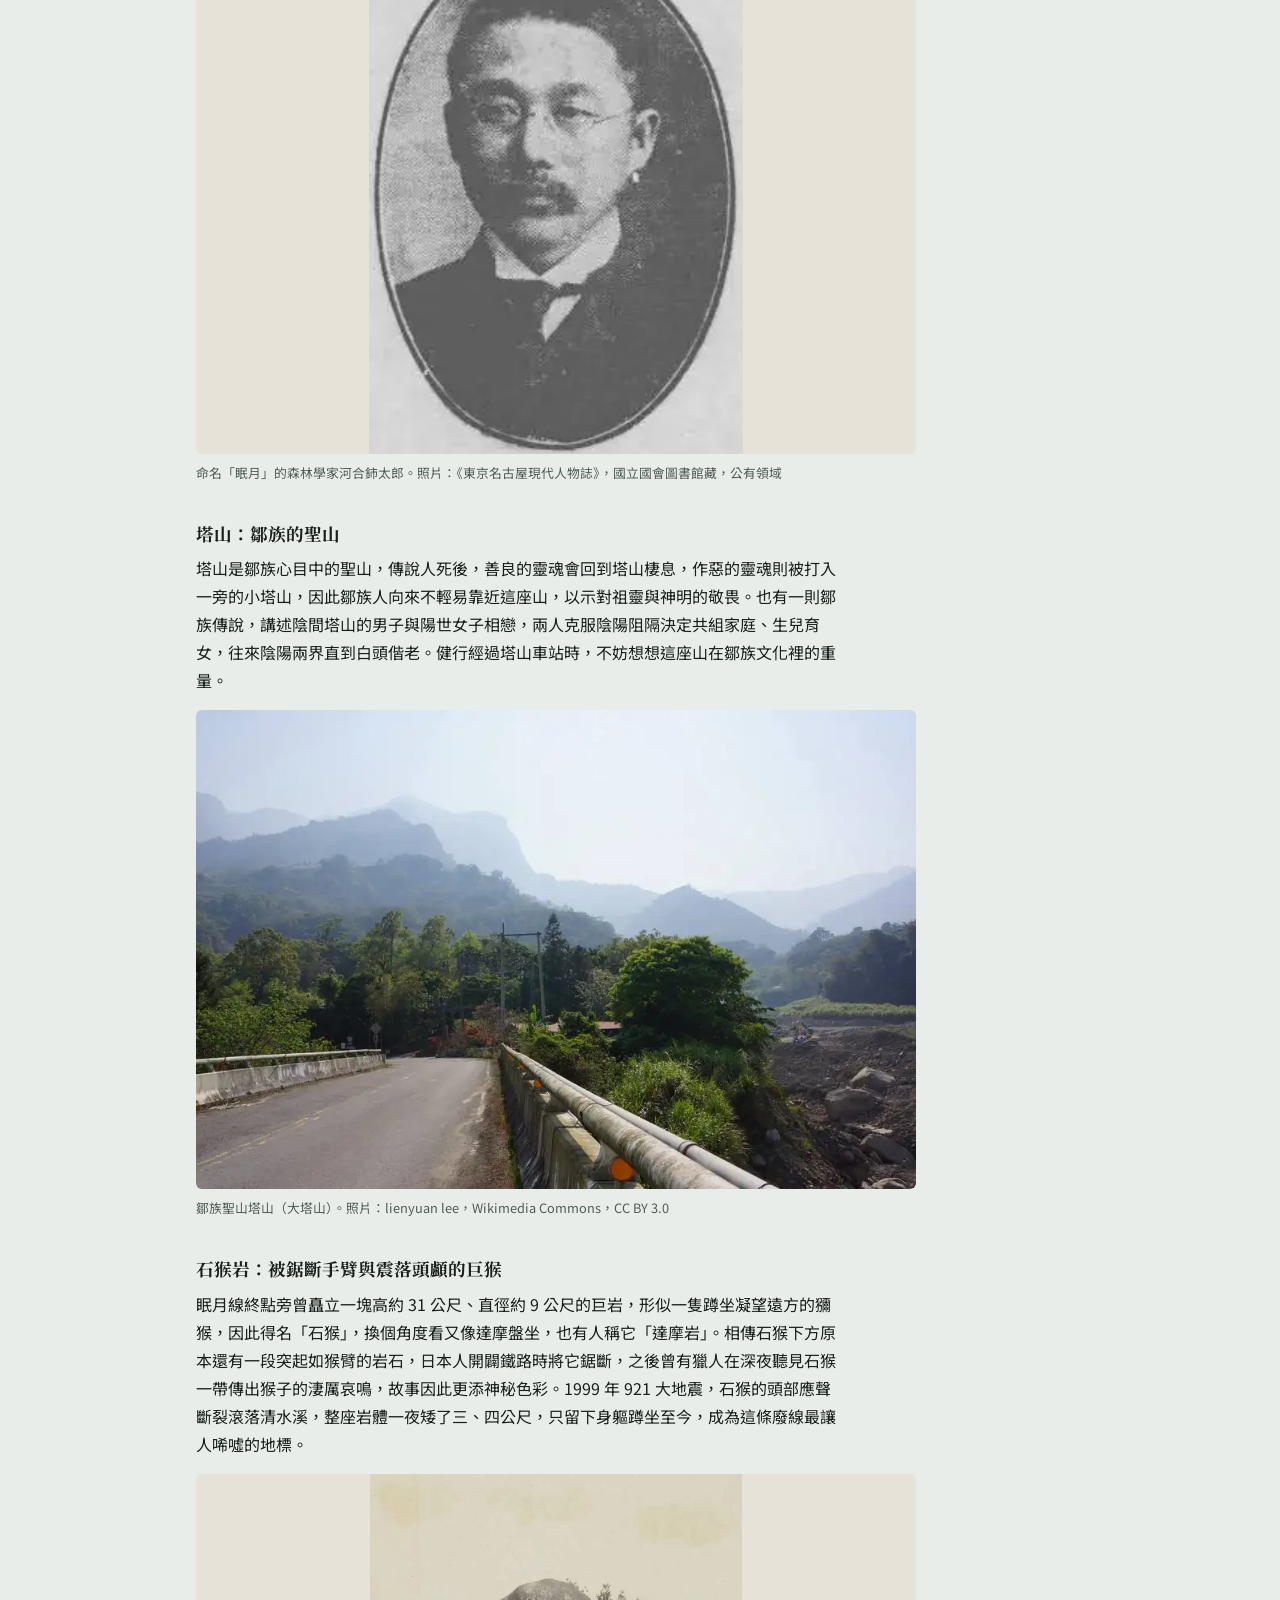
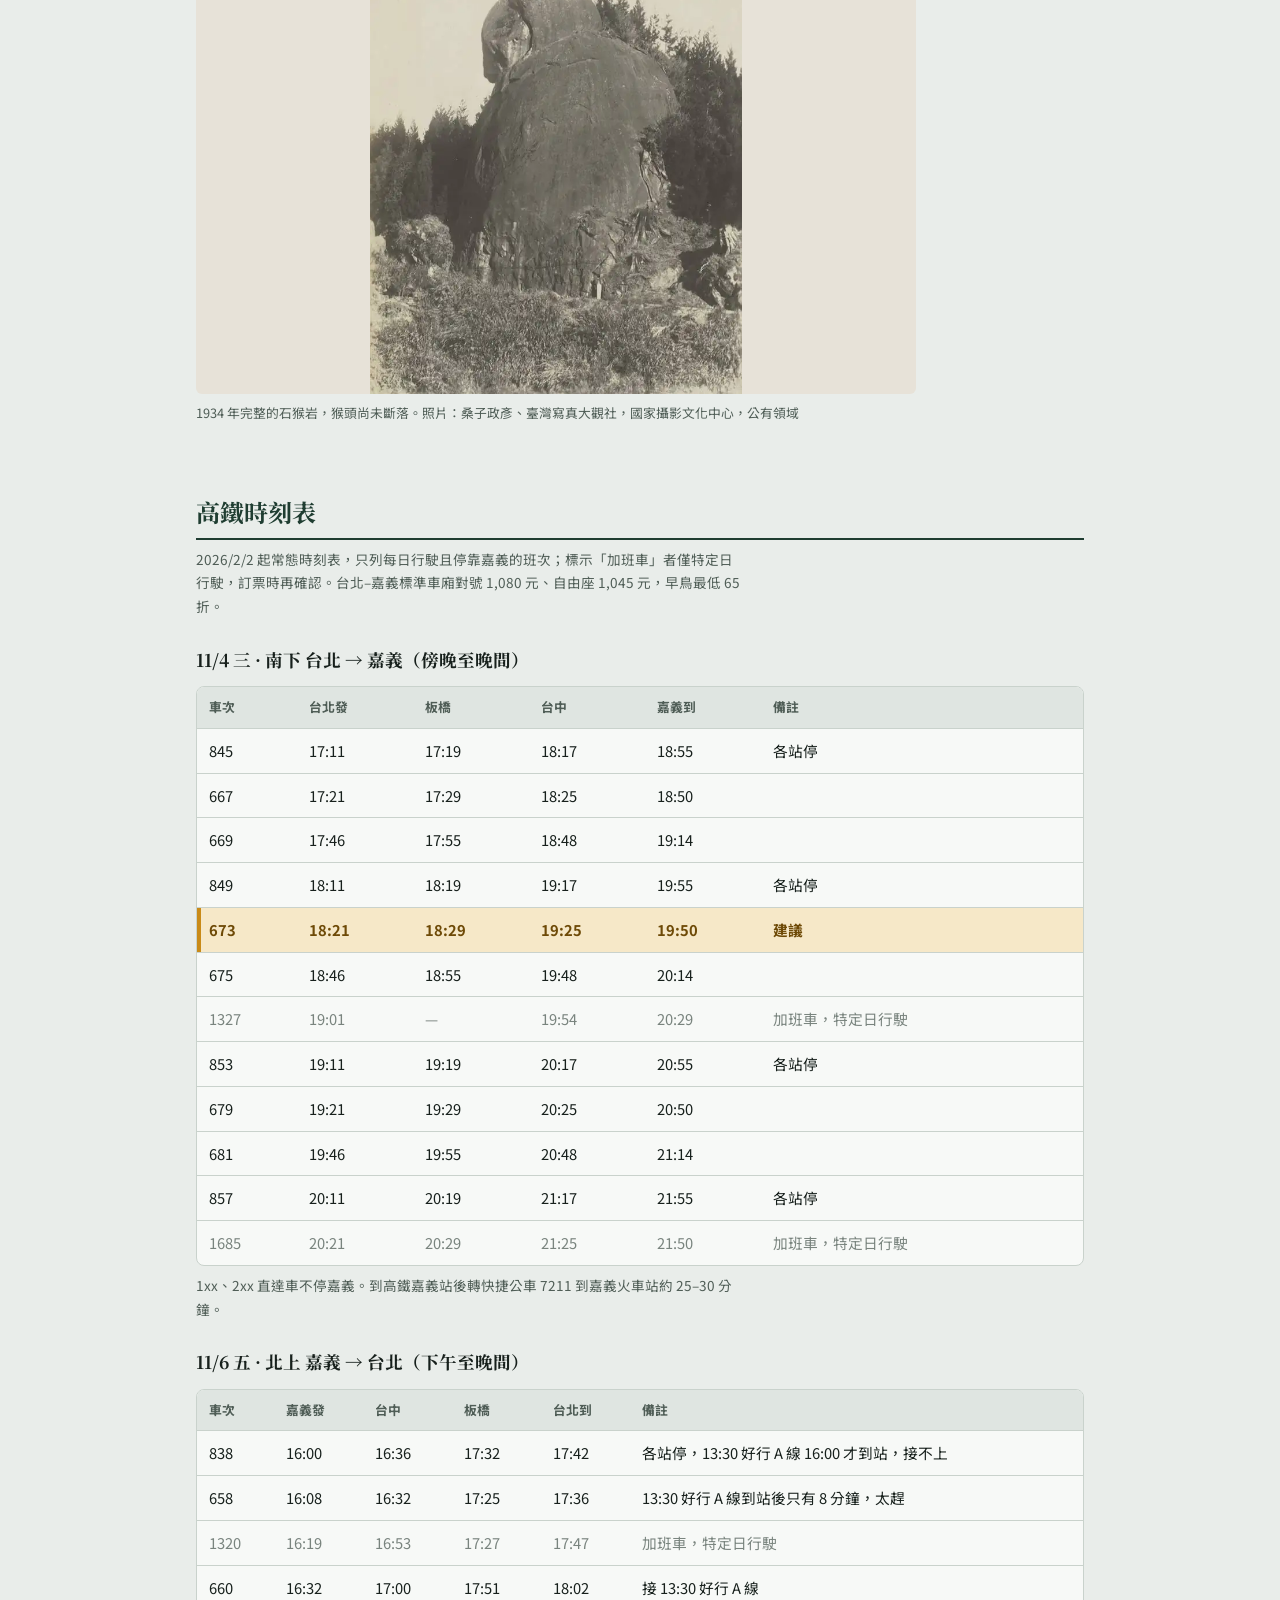
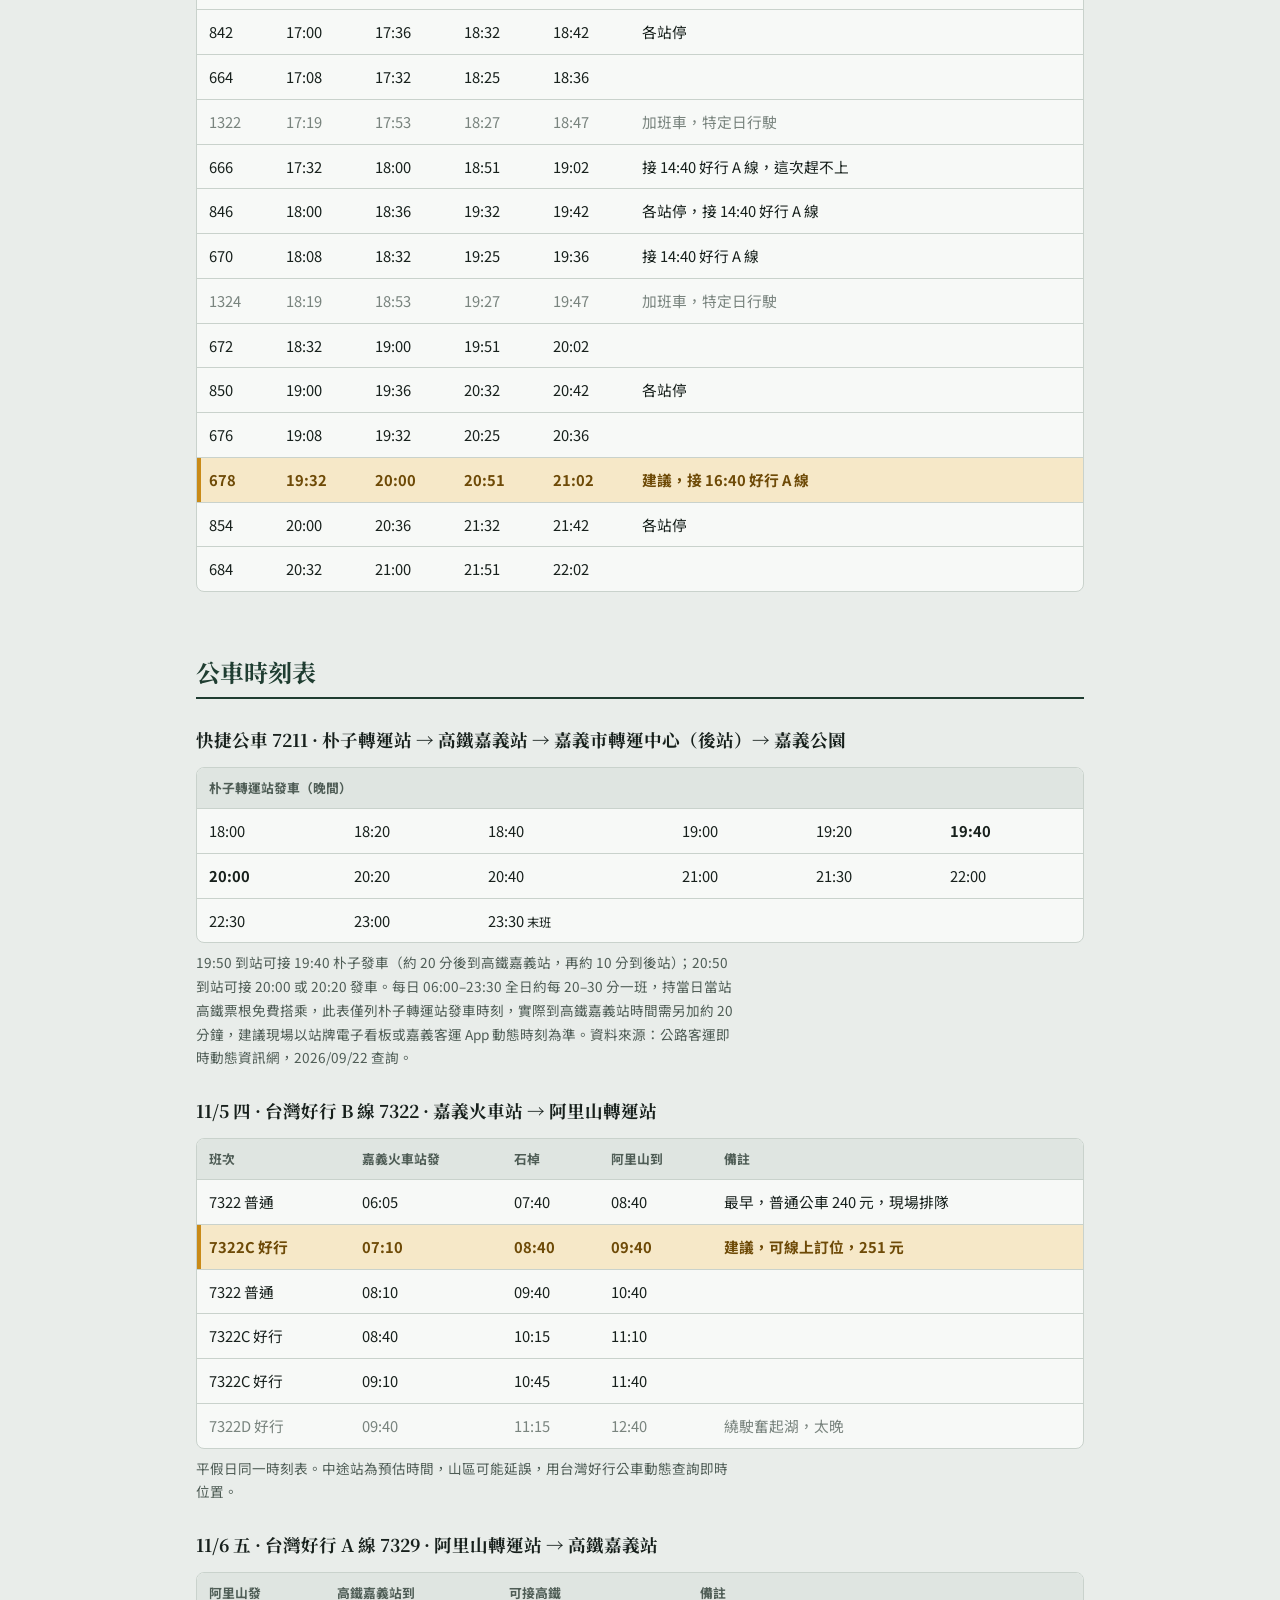
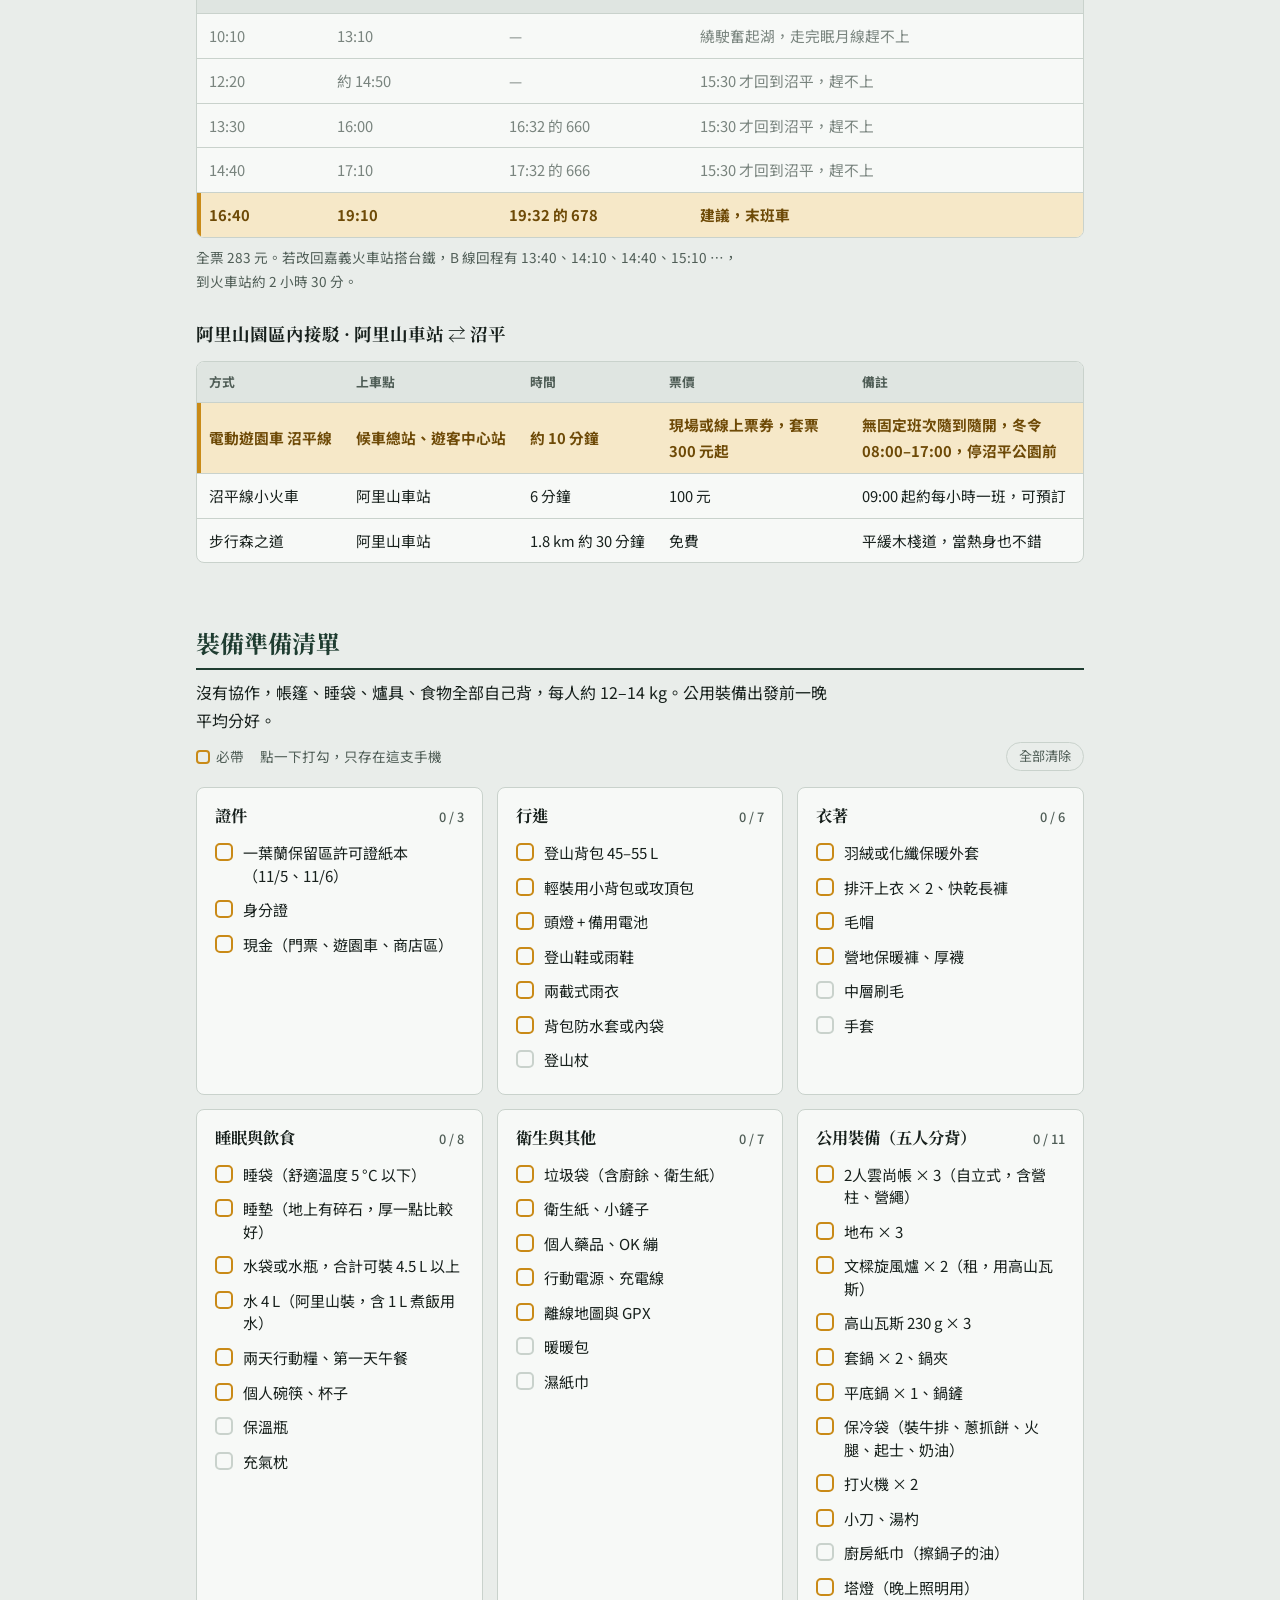
==== commit ec296bd8: "明隧道行公用裝備營燈改為塔燈 Co-Authored-By: Claude Opus 5.5 (1M context) <noreply@anthropic.com>" ====
--- a/2026-11-mianyue-tunnel/index.html
+++ b/2026-11-mianyue-tunnel/index.html
@@ -427,7 +427,7 @@
       <li class="must">打火機 × 2</li>
       <li class="must">小刀、湯杓</li>
       <li>廚房紙巾（擦鍋子的油）</li>
-      <li>營燈</li>
+      <li class="must">塔燈（晚上照明用）</li>
     </ul>
   </div>
   <div class="box chk">
